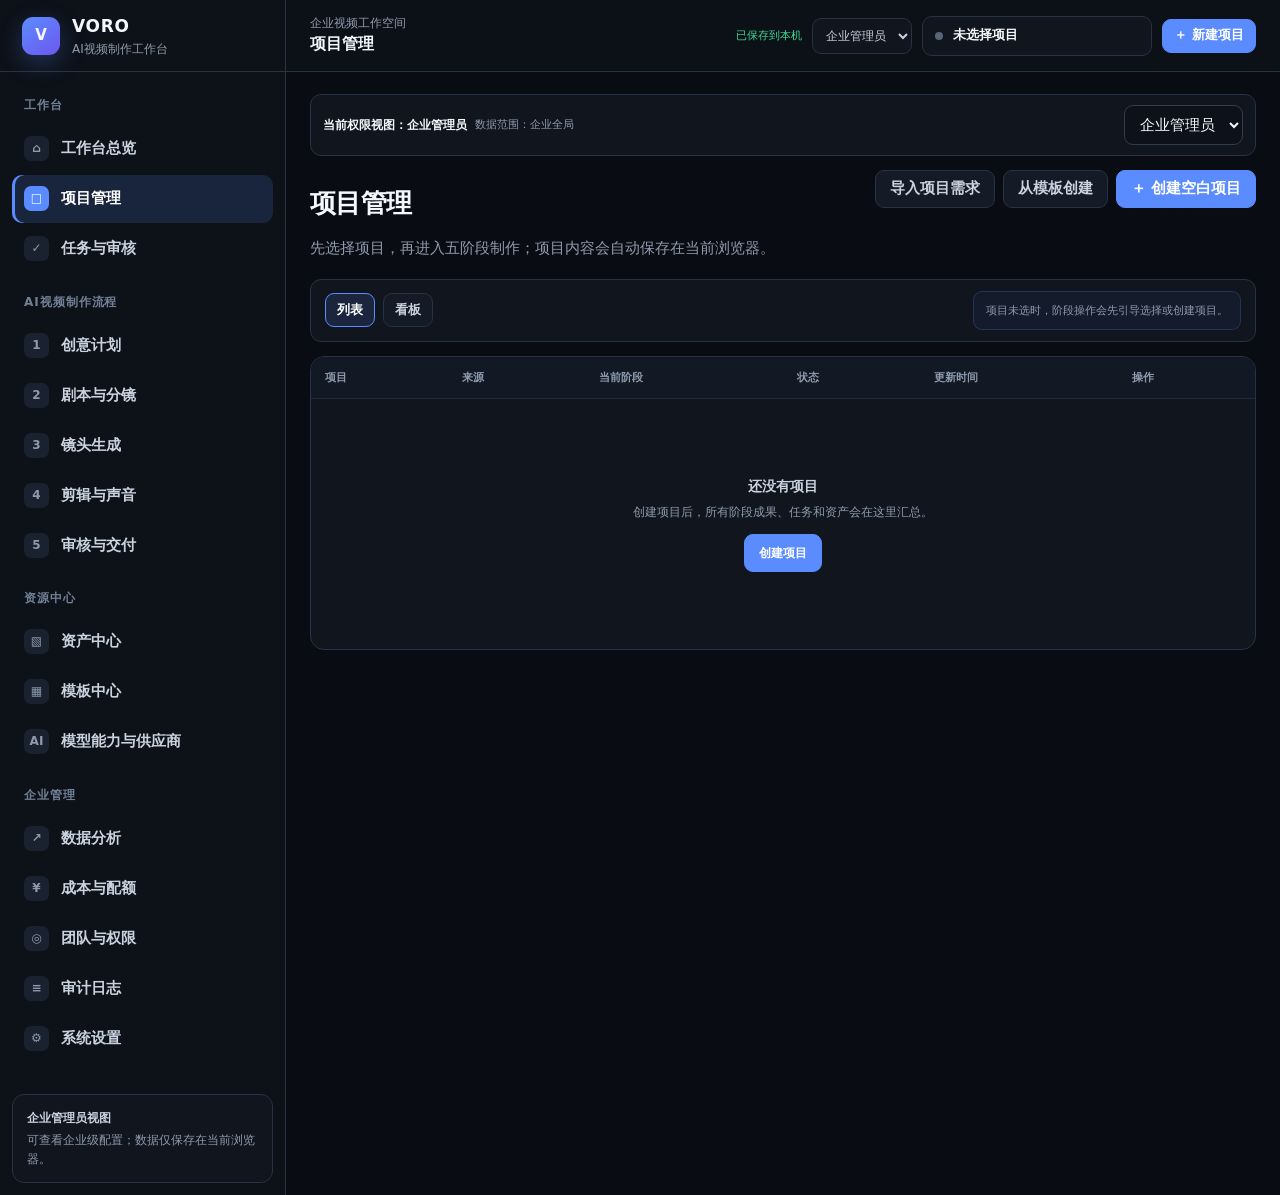
==== prototype.html @ 7858fd2a "Refine page focus treatment" ====
<!doctype html>
<html lang="zh-CN">
<head>
  <meta charset="utf-8">
  <meta name="viewport" content="width=device-width,initial-scale=1">
  <meta name="color-scheme" content="dark">
  <title>VORO · AI视频制作工作台</title>
  <style>
    :root{
      --bg:#090c12;--surface:#10151e;--surface-2:#151b26;--surface-3:#1a2230;
      --line:#273244;--line-soft:#202a39;--text:#f4f7fb;--text-2:#c9d2df;--text-3:#8f9bad;
      --blue:#5b8cff;--blue-2:#79a3ff;--green:#3ddc97;--amber:#f6bd60;--red:#ff6b7a;
      --violet:#9c7cff;--radius:14px;--shadow:0 18px 48px rgba(0,0,0,.34);
      --sidebar:286px;--topbar:72px;
    }
    *{box-sizing:border-box}html,body{height:100%}[hidden]{display:none!important}body{margin:0;background:var(--bg);color:var(--text);font:15px/1.55 "Microsoft YaHei UI","PingFang SC",system-ui,sans-serif;overflow:hidden}
    button,input,textarea,select{font:inherit;color:inherit}button{cursor:pointer}button:disabled{cursor:not-allowed;opacity:.45}
    .app{height:100%;display:grid;grid-template-columns:var(--sidebar) 1fr}
    .sidebar{min-width:0;background:#0d1118;border-right:1px solid var(--line);display:flex;flex-direction:column;z-index:10}
    .brand{height:var(--topbar);display:flex;align-items:center;gap:12px;padding:0 22px;border-bottom:1px solid var(--line)}
    .brand-mark{width:38px;height:38px;border-radius:11px;display:grid;place-items:center;background:linear-gradient(145deg,var(--blue),#6e57ef);font-weight:800;box-shadow:0 8px 24px rgba(91,140,255,.28)}
    .brand b{display:block;font-size:17px;letter-spacing:.04em}.brand small{display:block;color:var(--text-3);font-size:12px;margin-top:1px}
    .nav{padding:18px 12px;overflow:auto;flex:1}.nav-label{padding:6px 12px 8px;color:#718096;font-size:12px;font-weight:700;letter-spacing:.08em}
    .nav-item{width:100%;height:48px;border:0;border-radius:10px;background:transparent;color:var(--text-2);display:flex;align-items:center;gap:12px;padding:0 12px;margin:2px 0;text-align:left;transition:.18s ease}
    .nav-item:hover{background:var(--surface-2);color:#fff}.nav-item.active{background:rgba(91,140,255,.16);color:#fff;box-shadow:inset 3px 0 var(--blue)}
    .nav-icon,.nav-no{width:25px;height:25px;border-radius:7px;display:grid;place-items:center;background:#1a2230;color:var(--text-3);font-size:12px;font-weight:800;flex:0 0 auto}
    .nav-item.active .nav-icon,.nav-item.active .nav-no{background:var(--blue);color:white}.nav-item span:last-child{font-size:15px;font-weight:600}
    .sidebar-foot{margin:12px;padding:14px;border:1px solid var(--line);border-radius:12px;background:var(--surface);color:var(--text-3);font-size:12px}.sidebar-foot b{color:var(--text-2);display:block;margin-bottom:3px}
    .main{min-width:0;display:flex;flex-direction:column}.topbar{height:var(--topbar);border-bottom:1px solid var(--line);background:rgba(13,17,24,.94);backdrop-filter:blur(16px);display:flex;align-items:center;justify-content:space-between;padding:0 24px;gap:18px;z-index:8}
    .top-left,.top-actions,.project-select{display:flex;align-items:center;gap:10px}.mobile-menu{display:none}.page-kicker{color:var(--text-3);font-size:12px}.page-name{font-size:16px;font-weight:700}
    .project-select{min-width:230px;height:40px;border:1px solid var(--line);border-radius:10px;background:var(--surface);padding:0 12px}.project-select i{width:8px;height:8px;border-radius:50%;background:#586477}.project-select b{font-size:13px;white-space:nowrap;overflow:hidden;text-overflow:ellipsis}
    .btn{min-height:38px;border-radius:9px;border:1px solid var(--line);padding:0 14px;background:var(--surface-2);color:var(--text-2);display:inline-flex;align-items:center;justify-content:center;gap:7px;font-weight:650;transition:.18s ease}
    .btn:hover{border-color:#3a4a64;color:#fff;transform:translateY(-1px)}.btn-primary{background:var(--blue);border-color:var(--blue);color:#fff}.btn-primary:hover{background:#6b97ff;border-color:#6b97ff}.btn-ghost{background:transparent}.btn-sm{min-height:34px;padding:0 11px;font-size:13px}.btn-xs{min-height:29px;padding:0 9px;font-size:12px}.btn-danger{border-color:rgba(255,107,122,.45);color:#ff9aa5;background:rgba(255,107,122,.08)}
    .content{flex:1;overflow-y:auto;overflow-x:hidden;padding:22px 24px 48px;scrollbar-color:#344056 transparent}.page{max-width:1640px;min-width:0;margin:0 auto}.page.hidden{display:none}
    .project-tools{display:flex;align-items:center;justify-content:space-between;gap:14px;padding:11px 14px;border:1px solid var(--line);border-radius:12px;background:var(--surface);margin-bottom:18px}.tool-more{display:none}
    .project-tools-left{display:flex;align-items:center;gap:10px;min-width:0}.context-mark{width:34px;height:34px;border-radius:9px;display:grid;place-items:center;background:rgba(91,140,255,.16);color:var(--blue-2);font-weight:800}.context-copy b{display:block;font-size:13px}.context-copy small{color:var(--text-3)}
    .tool-links{display:flex;gap:7px;flex-wrap:wrap;justify-content:flex-end}.tool-link{border:1px solid transparent;background:#171e2a;color:var(--text-2);padding:7px 10px;border-radius:8px;font-size:12px}.tool-link:hover{border-color:#3a4a64;color:#fff}
    .page-head{display:flex;align-items:flex-start;justify-content:space-between;gap:20px;margin:4px 0 18px}.page-title{font-size:26px;line-height:1.25;font-weight:780;letter-spacing:-.02em}.page-desc{color:var(--text-3);margin-top:7px;max-width:860px}.page-actions{display:flex;gap:8px;flex-wrap:wrap;justify-content:flex-end}
    .stage-strip{display:grid;grid-template-columns:repeat(5,minmax(0,1fr));gap:8px;margin-bottom:18px}.stage-chip{border:1px solid var(--line);border-radius:11px;background:var(--surface);padding:10px 11px;color:var(--text-3);text-align:left;display:flex;gap:9px;align-items:center;min-width:0}.stage-chip:hover{border-color:#43526a;color:var(--text-2)}.stage-chip.active{border-color:var(--blue);background:rgba(91,140,255,.12);color:#fff}.stage-chip em{width:24px;height:24px;border-radius:7px;background:#1b2432;display:grid;place-items:center;font-style:normal;font-size:12px;font-weight:800;flex:0 0 auto}.stage-chip.active em{background:var(--blue)}.stage-chip span{font-size:12px;font-weight:650;white-space:nowrap;overflow:hidden;text-overflow:ellipsis}
    .grid-2{display:grid;grid-template-columns:minmax(0,1fr) minmax(0,1fr);gap:14px}.grid-3{display:grid;grid-template-columns:repeat(3,minmax(0,1fr));gap:14px}.grid-2-1{display:grid;grid-template-columns:minmax(0,1.7fr) minmax(320px,1fr);gap:14px}.stack{display:grid;gap:14px}.span-2{grid-column:1/-1}
    .card{border:1px solid var(--line);border-radius:var(--radius);background:var(--surface);overflow:hidden;min-width:0}.card-head{min-height:55px;padding:12px 16px;border-bottom:1px solid var(--line-soft);display:flex;align-items:center;justify-content:space-between;gap:12px}.card-head h3{font-size:15px;margin:0}.card-head p{margin:2px 0 0;color:var(--text-3);font-size:12px}.card-actions{display:flex;gap:6px;flex-wrap:wrap;justify-content:flex-end}.card-body{padding:16px}.card-note{padding:10px 12px;border:1px solid rgba(91,140,255,.24);border-radius:9px;background:rgba(91,140,255,.07);color:var(--text-2);font-size:12px}
    .form-grid{display:grid;grid-template-columns:repeat(2,minmax(0,1fr));gap:12px}.form-group{display:grid;gap:7px;min-width:0}.form-group.full{grid-column:1/-1}.form-label{color:var(--text-2);font-size:12px;font-weight:650}.required{color:var(--red)}
    .input,.select,.textarea{width:100%;border:1px solid #303c50;border-radius:9px;background:#0d121a;color:var(--text);outline:0;transition:.15s ease}.input,.select{height:40px;padding:0 11px}.textarea{min-height:105px;padding:10px 11px;resize:vertical}.input:focus,.select:focus,.textarea:focus{border-color:var(--blue);box-shadow:0 0 0 3px rgba(91,140,255,.12)}.input::placeholder,.textarea::placeholder{color:#647085}.select:invalid{color:#6e7a8f}
    .empty{min-height:190px;border:1px dashed #344158;border-radius:11px;background:rgba(9,12,18,.42);display:flex;flex-direction:column;align-items:center;justify-content:center;text-align:center;padding:24px}.empty.compact{min-height:130px}.empty-icon{width:46px;height:46px;border-radius:13px;background:#192231;display:grid;place-items:center;color:var(--blue-2);font-weight:800;margin-bottom:11px}.empty b{font-size:14px}.empty p{margin:5px 0 14px;color:var(--text-3);font-size:12px;max-width:460px}.empty-actions{display:flex;gap:8px;flex-wrap:wrap;justify-content:center}
    .upload{position:relative;min-height:155px;border:1px dashed #3a4961;border-radius:11px;background:#0d121a;display:flex;flex-direction:column;align-items:center;justify-content:center;text-align:center;padding:18px}.upload input{position:absolute;inset:0;opacity:0;cursor:pointer}.upload strong{font-size:13px}.upload span{color:var(--text-3);font-size:12px;margin-top:5px}.upload-count{margin-top:9px;color:var(--blue-2);font-size:12px}
    .check-row,.setting-row{display:flex;align-items:center;justify-content:space-between;gap:14px;padding:11px 0;border-bottom:1px solid var(--line-soft)}.check-row:last-child,.setting-row:last-child{border-bottom:0}.check-row label,.setting-row label{display:flex;align-items:flex-start;gap:9px;color:var(--text-2);font-size:13px}.check-row input{margin-top:3px;accent-color:var(--blue)}.setting-row small{display:block;color:var(--text-3);margin-top:2px}
    .switch{width:38px;height:22px;border-radius:12px;background:#343f50;position:relative;border:0;flex:0 0 auto}.switch:after{content:"";position:absolute;width:16px;height:16px;left:3px;top:3px;border-radius:50%;background:white;transition:.18s}.switch.on{background:var(--blue)}.switch.on:after{left:19px}
    .seg{display:inline-flex;border:1px solid var(--line);border-radius:9px;padding:3px;background:#0d121a}.seg button{border:0;background:transparent;color:var(--text-3);padding:6px 11px;border-radius:6px;font-size:12px}.seg button.active{background:#253249;color:white}
    .workspace{display:grid;grid-template-columns:250px minmax(0,1fr) 320px;min-height:540px;border:1px solid var(--line);border-radius:var(--radius);overflow:hidden;background:var(--surface)}.workspace-col{min-width:0;border-right:1px solid var(--line)}.workspace-col:last-child{border-right:0}.workspace-title{min-height:50px;padding:0 14px;border-bottom:1px solid var(--line);display:flex;align-items:center;justify-content:space-between;font-size:13px;font-weight:700}.workspace-body{padding:14px}.tree-empty{min-height:420px;display:flex;flex-direction:column;align-items:center;justify-content:center;text-align:center;color:var(--text-3);padding:20px}.tree-empty b{color:var(--text-2);margin-bottom:5px}
    .inspector .form-group{margin-bottom:12px}.inspector .textarea{min-height:76px}.mini-kpi{display:grid;grid-template-columns:repeat(3,1fr);gap:8px}.mini-kpi div{padding:12px;border:1px solid var(--line);border-radius:10px;background:#0d121a}.mini-kpi b{display:block;color:var(--text-2);font-size:13px}.mini-kpi span{color:var(--text-3);font-size:11px}
    .rules{display:grid;grid-template-columns:repeat(4,minmax(0,1fr));gap:9px}.rule-slot{min-width:0;min-height:96px;border:1px solid var(--line);border-radius:10px;padding:12px;background:#0d121a}.rule-slot b{display:block;font-size:12px}.rule-slot span{display:block;color:var(--text-3);font-size:11px;margin:5px 0 12px}
    .shot-toolbar,.timeline-toolbar{display:flex;align-items:center;justify-content:space-between;gap:10px;padding:11px 14px;background:#121925;border-bottom:1px solid var(--line)}.toolbar-group{display:flex;gap:7px;align-items:center;flex-wrap:wrap}.filter{height:34px;border:1px solid var(--line);border-radius:8px;background:#0d121a;padding:0 9px;color:var(--text-2);font-size:12px}
    .preview{aspect-ratio:16/8.6;min-height:280px;background:#05070a;border:1px solid #263142;border-radius:11px;display:flex;flex-direction:column;align-items:center;justify-content:center;text-align:center;color:var(--text-3);position:relative;overflow:hidden}.preview:before{content:"";position:absolute;inset:0;background:radial-gradient(circle at 50% 45%,rgba(91,140,255,.08),transparent 48%)}.preview b,.preview span,.preview button{position:relative}.preview b{color:var(--text-2);margin-bottom:5px}.preview span{font-size:12px;margin-bottom:12px}
    .audio-tool{padding:12px;border:1px solid var(--line);border-radius:10px;background:#0d121a}.audio-tool+.audio-tool{margin-top:9px}.audio-tool-head{display:flex;justify-content:space-between;gap:10px;align-items:center}.audio-tool b{font-size:13px}.audio-tool p{margin:4px 0 10px;color:var(--text-3);font-size:11px}
    .timeline{border:1px solid var(--line);border-radius:12px;overflow:hidden;background:#0b1017}.ruler{height:30px;display:grid;grid-template-columns:90px repeat(6,1fr);align-items:center;border-bottom:1px solid var(--line);color:#667389;font-size:10px}.ruler span{padding-left:8px}.track{display:grid;grid-template-columns:90px 1fr;min-height:54px;border-bottom:1px solid var(--line-soft)}.track:last-child{border-bottom:0}.track-name{padding:11px;border-right:1px solid var(--line);color:var(--text-2);font-size:12px;display:flex;align-items:center;gap:6px}.track-name i{width:8px;height:8px;border-radius:50%;background:var(--blue)}.track:nth-child(3) i{background:var(--green)}.track:nth-child(4) i{background:var(--violet)}.track:nth-child(5) i{background:var(--amber)}.track-lane{margin:7px;border:1px dashed #303c50;border-radius:7px;display:flex;align-items:center;justify-content:center;color:#5e6a7e;font-size:11px;min-width:0}.timeline-foot{padding:10px 14px;display:flex;justify-content:space-between;align-items:center;color:var(--text-3);font-size:11px}
    .qc-grid{display:grid;grid-template-columns:repeat(2,minmax(0,1fr));gap:8px}.qc-option{border:1px solid var(--line);border-radius:9px;padding:10px;background:#0d121a}.qc-option label{display:flex;gap:8px;align-items:flex-start;color:var(--text-2);font-size:12px}.qc-option input{accent-color:var(--blue);margin-top:2px}.qc-option small{display:block;color:var(--text-3);margin:5px 0 0 22px}
    .deliverables{display:grid;grid-template-columns:repeat(2,minmax(0,1fr));gap:8px}.delivery{border:1px solid var(--line);border-radius:9px;padding:10px;background:#0d121a;display:flex;gap:9px;align-items:flex-start}.delivery input{accent-color:var(--blue);margin-top:3px}.delivery b{display:block;font-size:12px}.delivery small{color:var(--text-3);font-size:11px}
    .metric-row{display:grid;grid-template-columns:repeat(4,minmax(0,1fr));gap:12px;margin-bottom:14px}.metric-card{min-height:112px;border:1px solid var(--line);border-radius:12px;background:var(--surface);padding:15px}.metric-card span{display:block;color:var(--text-3);font-size:12px}.metric-card b{display:block;font-size:25px;margin:9px 0 2px}.metric-card small{color:#68758a;font-size:11px}.metric-card .metric-empty{color:#68758a;font-size:22px}
    .filterbar{display:flex;align-items:center;justify-content:space-between;gap:10px;padding:11px 14px;border:1px solid var(--line);border-radius:11px;background:var(--surface);margin-bottom:14px}.filterbar-left,.filterbar-right{display:flex;align-items:center;gap:8px;flex-wrap:wrap}.filterbar button.active{border-color:var(--blue);background:rgba(91,140,255,.14);color:#fff}.search-input{height:36px;min-width:230px;border:1px solid var(--line);border-radius:8px;background:#0d121a;padding:0 11px;color:var(--text)}
    .page-tabs{display:flex;gap:3px;border-bottom:1px solid var(--line);padding:0 14px}.page-tabs button{border:0;border-bottom:2px solid transparent;background:transparent;color:var(--text-3);padding:11px 12px;font-size:12px}.page-tabs button.active{color:#fff;border-bottom-color:var(--blue)}
    .table-shell{border:1px solid var(--line);border-radius:var(--radius);background:var(--surface);overflow:hidden}.data-table{width:100%;border-collapse:collapse}.data-table th{height:42px;padding:0 14px;background:#121925;color:var(--text-3);font-size:11px;text-align:left;font-weight:650;white-space:nowrap}.data-table td{padding:13px 14px;border-top:1px solid var(--line-soft);color:var(--text-2);font-size:12px}.data-table-empty td{padding:0}.table-empty{min-height:250px;display:flex;flex-direction:column;align-items:center;justify-content:center;text-align:center;color:var(--text-3);padding:26px}.table-empty b{color:var(--text-2);font-size:14px}.table-empty p{margin:5px 0 13px;font-size:12px}
    .module-grid{display:grid;grid-template-columns:repeat(3,minmax(0,1fr));gap:12px}.module-card{min-width:0;min-height:156px;border:1px solid var(--line);border-radius:11px;background:var(--surface);padding:14px;display:flex;flex-direction:column}.module-card-head{display:flex;align-items:center;justify-content:space-between;gap:9px}.module-card h3{font-size:14px;margin:0}.module-card p{color:var(--text-3);font-size:11px;margin:6px 0 14px}.module-card .btn{margin-top:auto;align-self:flex-start}.module-icon{width:34px;height:34px;border-radius:9px;display:grid;place-items:center;background:rgba(91,140,255,.12);color:var(--blue-2);font-size:12px;font-weight:800}
    .chart-empty{min-height:280px;border:1px dashed #334056;border-radius:11px;background:linear-gradient(180deg,rgba(91,140,255,.03),transparent);display:flex;flex-direction:column;align-items:center;justify-content:center;text-align:center;color:var(--text-3);padding:24px}.chart-empty b{color:var(--text-2)}.chart-empty p{font-size:12px;margin:6px 0 0}
    .capability-grid{display:grid;grid-template-columns:repeat(4,minmax(0,1fr));gap:10px}.capability-card{min-height:132px;border:1px solid var(--line);border-radius:10px;background:#0d121a;padding:12px}.capability-card b{display:block;font-size:13px}.capability-card p{color:var(--text-3);font-size:11px;margin:5px 0 12px}.capability-state{display:inline-flex;border:1px solid var(--line);border-radius:999px;padding:3px 7px;color:#758198;font-size:10px}
    .policy-list{display:grid;gap:8px}.policy-item{border:1px solid var(--line);border-radius:10px;background:#0d121a;padding:12px;display:flex;align-items:center;justify-content:space-between;gap:14px}.policy-item b{display:block;font-size:12px}.policy-item p{margin:3px 0 0;color:var(--text-3);font-size:11px}
    .role-select{height:36px;max-width:150px;border:1px solid var(--line);border-radius:9px;background:var(--surface);padding:0 9px;color:var(--text-2);font-size:12px}.save-state{min-width:88px;color:var(--text-3);font-size:11px;text-align:right}.save-state.saved{color:var(--green)}
    .sidebar-close{display:none;margin-left:auto;width:34px;height:34px;border:1px solid var(--line);border-radius:9px;background:var(--surface);color:var(--text-2)}.sidebar-mask{display:none;position:fixed;inset:0;background:rgba(2,5,9,.66);z-index:9}
    button:focus-visible,.input:focus-visible,.select:focus-visible,.textarea:focus-visible,[tabindex]:focus-visible{outline:3px solid rgba(121,163,255,.8);outline-offset:2px}.page-title:focus-visible{outline:none}
    .status-pill{display:inline-flex;align-items:center;gap:5px;border:1px solid var(--line);border-radius:999px;padding:3px 8px;color:var(--text-3);font-size:10px;white-space:nowrap}.status-pill:before{content:"";width:6px;height:6px;border-radius:50%;background:#667389}.status-pill.draft:before{background:var(--amber)}.status-pill.running:before{background:var(--blue)}.status-pill.ready:before,.status-pill.approved:before,.status-pill.locked:before,.status-pill.connected:before{background:var(--green)}.status-pill.blocked:before,.status-pill.failed:before{background:var(--red)}.status-pill.stale:before{background:var(--violet)}
    .stage-chip{position:relative}.stage-chip small{display:block;color:#738098;font-size:10px;margin-left:auto}.stage-chip.active small{color:var(--blue-2)}.stage-chip.locked{border-color:rgba(61,220,151,.35)}
    .onboarding{display:grid;grid-template-columns:repeat(3,minmax(0,1fr));gap:12px}.onboarding-step{border:1px solid var(--line);border-radius:12px;background:var(--surface);padding:16px}.onboarding-step em{width:28px;height:28px;border-radius:8px;display:grid;place-items:center;background:rgba(91,140,255,.15);color:var(--blue-2);font-style:normal;font-weight:800}.onboarding-step b{display:block;margin-top:12px}.onboarding-step p{color:var(--text-3);font-size:12px;min-height:38px}.onboarding-step.done{border-color:rgba(61,220,151,.32)}
    .project-card-grid{display:grid;grid-template-columns:repeat(3,minmax(0,1fr));gap:12px}.project-card{border:1px solid var(--line);border-radius:12px;background:var(--surface);padding:14px}.project-card.selected{border-color:var(--blue);box-shadow:0 0 0 2px rgba(91,140,255,.1)}.project-card h3{margin:0;font-size:14px}.project-card p{color:var(--text-3);font-size:11px}.project-meta{display:flex;gap:7px;flex-wrap:wrap;margin:10px 0}.board-columns{display:grid;grid-template-columns:repeat(4,minmax(180px,1fr));gap:10px;overflow:auto}.board-column{min-height:280px;border:1px solid var(--line);border-radius:11px;background:#0d121a;padding:10px}.board-column h3{font-size:12px;margin:0 0 10px;color:var(--text-2)}
    .stage-alert{display:flex;align-items:center;justify-content:space-between;gap:12px;border:1px solid rgba(246,189,96,.32);border-radius:11px;background:rgba(246,189,96,.07);padding:11px 13px;margin-bottom:14px;color:#e8cb8e;font-size:12px}.stage-alert.success{border-color:rgba(61,220,151,.3);background:rgba(61,220,151,.06);color:#9ce9c5}.stage-alert b{color:inherit}.stage-alert p{margin:2px 0 0;color:var(--text-3)}
    .artifact{border:1px solid var(--line);border-radius:11px;background:#0d121a;padding:13px}.artifact+.artifact{margin-top:9px}.artifact-head{display:flex;align-items:flex-start;justify-content:space-between;gap:10px}.artifact h4{font-size:13px;margin:0}.artifact p{color:var(--text-3);font-size:11px;margin:4px 0 10px}.artifact-actions{display:flex;gap:6px;flex-wrap:wrap}.artifact-grid{display:grid;grid-template-columns:repeat(3,minmax(0,1fr));gap:9px}.artifact.selected{border-color:var(--blue);background:rgba(91,140,255,.06)}
    .tree-list{display:grid;gap:7px}.tree-item{border:1px solid var(--line);border-radius:9px;background:#0d121a;padding:10px;text-align:left;color:var(--text-2)}.tree-item:hover,.tree-item.selected{border-color:var(--blue);background:rgba(91,140,255,.09)}.tree-item b{display:block;font-size:12px}.tree-item small{color:var(--text-3)}
    .shot-card-grid{display:grid;grid-template-columns:repeat(3,minmax(250px,1fr));gap:11px}.shot-card{border:1px solid var(--line);border-radius:12px;background:var(--surface);overflow:hidden}.shot-card.selected{border-color:var(--blue)}.shot-frame{aspect-ratio:16/8.5;background:linear-gradient(145deg,#111a28,#080b10);display:grid;place-items:center;color:#667389;border-bottom:1px solid var(--line)}.shot-card-body{padding:12px}.shot-card-body h3{margin:0;font-size:13px}.shot-card-body p{min-height:34px;color:var(--text-3);font-size:11px}.candidate{border:1px solid var(--line);border-radius:10px;background:#0d121a;padding:10px}.candidate.adopted{border-color:rgba(61,220,151,.48)}
    .timeline-clip{height:34px;border:1px solid #4c6fae;border-radius:6px;background:rgba(91,140,255,.24);padding:0 9px;color:#dbe6ff;font-size:11px;display:flex;align-items:center;justify-content:space-between;min-width:80px}.timeline-clip.selected{box-shadow:0 0 0 2px var(--blue)}.track-lane.has-clips{justify-content:flex-start;gap:5px;padding:3px;overflow:auto}.issue-list{display:grid;gap:8px}.issue{border:1px solid var(--line);border-radius:10px;background:#0d121a;padding:11px;display:flex;align-items:flex-start;justify-content:space-between;gap:12px}.issue b{font-size:12px}.issue p{margin:3px 0 0;color:var(--text-3);font-size:11px}
    .scope-bar{display:flex;align-items:center;gap:8px;padding:10px 12px;border:1px solid var(--line);border-radius:11px;background:var(--surface);margin-bottom:14px}.scope-bar b{font-size:12px}.scope-bar span{color:var(--text-3);font-size:11px}.scope-bar .select{width:auto;margin-left:auto}.permission-note{padding:10px 12px;border:1px solid rgba(91,140,255,.22);border-radius:9px;background:rgba(91,140,255,.06);color:var(--text-3);font-size:11px}
    .drawer-mask{position:fixed;inset:0;background:rgba(2,5,9,.7);backdrop-filter:blur(4px);z-index:30;opacity:0;pointer-events:none;transition:.2s}.drawer-mask.show{opacity:1;pointer-events:auto}.drawer{position:fixed;right:0;top:0;bottom:0;width:min(570px,96vw);background:#0f141d;border-left:1px solid var(--line);z-index:31;transform:translateX(102%);transition:.24s ease;display:flex;flex-direction:column;box-shadow:var(--shadow)}.drawer.show{transform:none}.drawer-head{height:72px;border-bottom:1px solid var(--line);display:flex;align-items:center;justify-content:space-between;padding:0 20px}.drawer-head h2{font-size:18px;margin:0}.drawer-head p{margin:2px 0 0;color:var(--text-3);font-size:11px}.drawer-close{width:36px;height:36px;border-radius:9px;border:1px solid var(--line);background:var(--surface);color:var(--text-2)}.drawer-body{padding:18px 20px;overflow:auto;flex:1}.drawer-foot{padding:14px 20px;border-top:1px solid var(--line);display:flex;align-items:center;justify-content:space-between;gap:10px}.drawer-foot-right{display:flex;gap:8px}.drawer-section{padding:14px;border:1px solid var(--line);border-radius:11px;background:var(--surface);margin-bottom:12px}.drawer-section h3{font-size:14px;margin:0 0 3px}.drawer-section>p{font-size:11px;color:var(--text-3);margin:0 0 13px}.impact{padding:10px 11px;border-radius:9px;background:rgba(246,189,96,.08);border:1px solid rgba(246,189,96,.28);color:#e8cb8e;font-size:11px;margin-top:12px}
    .toast-wrap{position:fixed;right:22px;bottom:22px;z-index:50;display:grid;gap:8px}.toast{min-width:300px;max-width:420px;border:1px solid #33435b;border-radius:11px;background:#151d29;box-shadow:var(--shadow);padding:12px 14px;display:flex;gap:10px;align-items:flex-start;animation:toastIn .2s ease}.toast i{width:9px;height:9px;border-radius:50%;background:var(--blue);margin-top:7px;flex:0 0 auto}.toast.success i{background:var(--green)}.toast.warn i{background:var(--amber)}.toast b{display:block;font-size:13px}.toast span{color:var(--text-3);font-size:11px}.toast.out{opacity:0;transform:translateY(8px);transition:.2s}@keyframes toastIn{from{opacity:0;transform:translateY(8px)}}
    .sr-only{position:absolute;width:1px;height:1px;padding:0;margin:-1px;overflow:hidden;clip:rect(0,0,0,0);white-space:nowrap;border:0}
    @media(max-width:1180px){:root{--sidebar:246px}.workspace{grid-template-columns:220px minmax(0,1fr)}.workspace-col:last-child{grid-column:1/-1;border-top:1px solid var(--line);border-right:0}.rules{grid-template-columns:repeat(2,1fr)}.top-actions .project-select{min-width:180px}.metric-row{grid-template-columns:repeat(2,1fr)}.module-grid{grid-template-columns:repeat(2,1fr)}.capability-grid{grid-template-columns:repeat(2,1fr)}.artifact-grid,.shot-card-grid,.project-card-grid{grid-template-columns:repeat(2,1fr)}}
    @media(max-width:850px){body{overflow:auto}body.nav-open,body.drawer-open{overflow:hidden}.sidebar-mask.show{display:block}.app{display:block}.sidebar{position:fixed;left:0;top:0;bottom:0;width:280px;transform:translateX(-102%);transition:.22s;box-shadow:var(--shadow)}.sidebar.show{transform:none}.sidebar-close{display:grid;place-items:center}.main{min-height:100vh}.mobile-menu{display:grid;place-items:center;width:38px;height:38px;border:1px solid var(--line);border-radius:9px;background:var(--surface);color:var(--text)}.topbar{padding:0 14px}.top-left .page-kicker{display:none}.top-actions .project-select,.top-actions .save-state{display:none}.role-select{max-width:112px}.content{padding:16px 14px 40px}.page-head{display:block}.page-actions{justify-content:flex-start;margin-top:13px}.stage-strip{display:flex;overflow:auto;padding-bottom:4px}.stage-chip{min-width:155px}.grid-2,.grid-3,.grid-2-1,.metric-row,.module-grid,.capability-grid,.artifact-grid,.shot-card-grid,.project-card-grid,.onboarding{grid-template-columns:1fr}.workspace{display:block}.workspace-col{border-right:0;border-bottom:1px solid var(--line)}.form-grid{grid-template-columns:1fr}.form-group.full{grid-column:auto}.project-tools{display:block}.project-tools-left{margin-bottom:9px}.tool-links{display:flex;flex-wrap:nowrap;overflow-x:auto;justify-content:flex-start;padding-bottom:3px}.tool-link{display:inline-flex!important;flex:0 0 auto;min-height:44px}.tool-more{display:none}.qc-grid,.deliverables{grid-template-columns:1fr}.rules{grid-template-columns:1fr}.page-title{font-size:23px}.filterbar{display:block}.filterbar-right{margin-top:9px}.search-input{width:100%;min-width:0}.table-shell{overflow:auto;-webkit-overflow-scrolling:touch}.data-table{min-width:720px}.board-columns{grid-template-columns:repeat(4,240px)}.stage-alert{display:block}.stage-alert .btn{margin-top:8px}.drawer{width:100vw}.drawer-foot{align-items:flex-start;flex-wrap:wrap}.drawer-foot-right{margin-left:auto}.toast-wrap{left:12px;right:12px}.toast{min-width:0;width:100%}.btn,.btn-sm,.btn-xs,.page-tabs button,.tool-link{min-height:44px}}
    @media(max-width:520px){.top-actions .role-select{display:none}.top-actions>.btn-primary{width:44px;padding:0;font-size:0}.top-actions>.btn-primary:after{content:"＋";font-size:18px}.drawer-foot{display:block}.drawer-foot-right{margin-top:10px}.drawer-foot-right .btn{flex:1}}
    @media(prefers-reduced-motion:reduce){*,*:before,*:after{scroll-behavior:auto!important;transition:none!important;animation:none!important}.btn:hover{transform:none}}
  </style>
</head>
<body>
  <div class="app" id="appRoot">
    <aside class="sidebar" id="sidebar" aria-label="主导航">
      <div class="brand"><div class="brand-mark">V</div><div><b>VORO</b><small>AI视频制作工作台</small></div><button class="sidebar-close" id="sidebarClose" aria-label="关闭导航">✕</button></div>
      <nav class="nav" id="nav" aria-label="主导航">
        <div class="nav-label">工作台</div>
        <button class="nav-item" data-page="dashboard"><span class="nav-icon">⌂</span><span>工作台总览</span></button>
        <button class="nav-item active" data-page="projects"><span class="nav-icon">□</span><span>项目管理</span></button>
        <button class="nav-item" data-page="tasks"><span class="nav-icon">✓</span><span>任务与审核</span></button>
        <div class="nav-label" style="margin-top:14px">AI视频制作流程</div>
        <button class="nav-item" data-page="plan"><span class="nav-no">1</span><span>创意计划</span></button>
        <button class="nav-item" data-page="script"><span class="nav-no">2</span><span>剧本与分镜</span></button>
        <button class="nav-item" data-page="shots"><span class="nav-no">3</span><span>镜头生成</span></button>
        <button class="nav-item" data-page="edit"><span class="nav-no">4</span><span>剪辑与声音</span></button>
        <button class="nav-item" data-page="delivery"><span class="nav-no">5</span><span>审核与交付</span></button>
        <div class="nav-label" style="margin-top:14px">资源中心</div>
        <button class="nav-item" data-page="assets"><span class="nav-icon">▧</span><span>资产中心</span></button>
        <button class="nav-item" data-page="templates"><span class="nav-icon">▦</span><span>模板中心</span></button>
        <button class="nav-item role-admin" data-page="models"><span class="nav-icon">AI</span><span>模型能力与供应商</span></button>
        <div class="nav-label" style="margin-top:14px">企业管理</div>
        <button class="nav-item" data-page="analytics"><span class="nav-icon">↗</span><span>数据分析</span></button>
        <button class="nav-item role-admin" data-page="cost"><span class="nav-icon">¥</span><span>成本与配额</span></button>
        <button class="nav-item role-admin" data-page="team"><span class="nav-icon">◎</span><span>团队与权限</span></button>
        <button class="nav-item role-admin" data-page="audit"><span class="nav-icon">≡</span><span>审计日志</span></button>
        <button class="nav-item role-admin" data-page="settings"><span class="nav-icon">⚙</span><span>系统设置</span></button>
      </nav>
      <div class="sidebar-foot"><b id="sidebarScope">企业管理员视图</b><span id="sidebarFootText">所有数据仅保存在当前浏览器，不含预置样例。</span></div>
    </aside>

    <main class="main">
      <header class="topbar">
        <div class="top-left">
          <button class="mobile-menu" id="mobileMenu" aria-label="打开导航" aria-controls="sidebar" aria-expanded="false">☰</button>
          <div><div class="page-kicker">企业视频工作空间</div><div class="page-name" id="topPageName">项目管理</div></div>
        </div>
        <div class="top-actions">
          <span class="save-state saved" id="saveState" aria-live="polite">已保存到本机</span>
          <select class="role-select" id="roleSelect" aria-label="预览权限视图"><option value="member">普通成员</option><option value="projectAdmin">项目管理员</option><option value="enterpriseAdmin" selected>企业管理员</option></select>
          <button class="project-select" data-action="go-projects"><i></i><b id="projectNameTop">未选择项目</b></button>
          <button class="btn btn-primary btn-sm" data-action="new-project">＋ 新建项目</button>
        </div>
      </header>
      <div class="content"><div class="page" id="page"></div></div>
    </main>
  </div>
  <div class="sidebar-mask" id="sidebarMask" aria-hidden="true"></div>

  <div class="drawer-mask" id="drawerMask" hidden></div>
  <aside class="drawer" id="drawer" role="dialog" aria-modal="true" aria-labelledby="drawerTitle" aria-describedby="drawerSubtitle" aria-hidden="true" tabindex="-1" hidden>
    <div class="drawer-head"><div><h2 id="drawerTitle">功能配置</h2><p id="drawerSubtitle">配置仅作用于当前项目</p></div><button class="drawer-close" data-action="close-drawer" aria-label="关闭">✕</button></div>
    <div class="drawer-body" id="drawerBody"></div>
    <div class="drawer-foot"><span style="color:var(--text-3);font-size:11px" id="drawerHint">所有设置均可再次修改</span><div class="drawer-foot-right"><button class="btn btn-ghost" data-action="close-drawer">取消</button><button class="btn btn-primary" id="drawerPrimary" data-action="save-panel">保存设置</button></div></div>
  </aside>
  <div class="toast-wrap" id="toastWrap" aria-live="polite"></div>

  <script type="application/x-voro-legacy">
    const STAGES=[
      {key:'plan',no:1,name:'创意计划',desc:'明确目标、输入、约束和生成计划'},
      {key:'script',no:2,name:'剧本与分镜',desc:'组织内容结构并拆解为可编辑镜头'},
      {key:'shots',no:3,name:'镜头生成',desc:'建立一致性规则并逐镜头生成'},
      {key:'edit',no:4,name:'剪辑与声音',desc:'完成时间线、旁白、音乐、音效和字幕'},
      {key:'delivery',no:5,name:'审核与交付',desc:'质量检查、审批、导出和发布'}
    ];
    const PAGE_NAMES={dashboard:'工作台总览',projects:'项目管理',tasks:'任务与审核',assets:'项目资产库',templates:'模板中心',models:'模型能力与供应商',analytics:'数据分析',cost:'成本与配额',team:'团队与权限',audit:'审计日志',settings:'系统设置'};
    const state={page:'projects',projectName:'',uploadCounts:{},drawerType:'',drawerStage:'',createdScenes:0,createdShots:0};
    const $=s=>document.querySelector(s), $$=s=>[...document.querySelectorAll(s)];
    const esc=s=>String(s||'').replace(/[&<>'"]/g,c=>({'&':'&amp;','<':'&lt;','>':'&gt;',"'":'&#39;','"':'&quot;'}[c]));

    function stageStrip(){return `<div class="stage-strip">${STAGES.map(s=>`<button class="stage-chip ${state.page===s.key?'active':''}" data-page="${s.key}"><em>${s.no}</em><span>${s.name}</span></button>`).join('')}</div>`}
    function projectTools(){return `<div class="project-tools"><div class="project-tools-left"><span class="context-mark">AI</span><div class="context-copy"><b>${state.projectName?esc(state.projectName):'未选择项目'}</b><small>项目级上下文、锁定内容和版本关系持续生效</small></div></div><div class="tool-links"><button class="tool-link" data-panel="requirement">项目需求</button><button class="tool-link" data-panel="materials">素材库</button><button class="tool-link" data-panel="visual">全局视觉规则</button><button class="tool-link" data-panel="model">项目AI与预算</button><button class="tool-link" data-panel="history">版本历史</button></div></div>`}
    function stageHead(stage,actions=''){return `${projectTools()}${stageStrip()}<div class="page-head"><div><div class="page-title">${stage.no}. ${stage.name}</div><div class="page-desc">${stage.desc}。各成果物均可编辑、锁定版本，并针对局部内容继续调用AI。</div></div><div class="page-actions">${actions}<button class="btn btn-primary" data-panel="model" data-stage="${stage.key}">配置本阶段AI</button></div></div>`}
    function empty(icon,title,desc,buttons=''){return `<div class="empty"><div class="empty-icon">${icon}</div><b>${title}</b><p>${desc}</p>${buttons?`<div class="empty-actions">${buttons}</div>`:''}</div>`}
    function nextButton(key){const i=STAGES.findIndex(s=>s.key===key);if(i<0||i===STAGES.length-1)return '';return `<button class="btn" data-page="${STAGES[i+1].key}">下一阶段：${STAGES[i+1].name}</button>`}
    function enterpriseHead(title,desc,actions=''){return `<div class="page-head"><div><div class="page-title">${title}</div><div class="page-desc">${desc}</div></div>${actions?`<div class="page-actions">${actions}</div>`:''}</div>`}
    function metricCards(items){return `<div class="metric-row">${items.map(x=>`<div class="metric-card"><span>${x[0]}</span><b class="metric-empty">—</b><small>${x[1]}</small></div>`).join('')}</div>`}
    function emptyTable(columns,title,desc,buttons=''){return `<div class="table-shell"><table class="data-table"><thead><tr>${columns.map(c=>`<th>${c}</th>`).join('')}</tr></thead><tbody><tr class="data-table-empty"><td colspan="${columns.length}"><div class="table-empty"><b>${title}</b><p>${desc}</p>${buttons?`<div class="empty-actions">${buttons}</div>`:''}</div></td></tr></tbody></table></div>`}
    function pageTabs(items,active=0){return `<div class="page-tabs">${items.map((x,i)=>`<button class="${i===active?'active':''}" data-seg>${x}</button>`).join('')}</div>`}
    function moduleCard(icon,title,desc,action,panel){return `<div class="module-card"><div class="module-card-head"><div class="module-icon">${icon}</div><span class="capability-state">尚未配置</span></div><h3 style="margin-top:12px">${title}</h3><p>${desc}</p><button class="btn btn-sm" data-panel="${panel}">${action}</button></div>`}

    function projectsPage(){return `${enterpriseHead('项目管理','创建、导入、查找并管理企业视频项目；选择项目后进入五阶段AI制作流程。','<button class="btn" data-panel="import">导入项目需求</button><button class="btn btn-primary" data-action="new-project">＋ 创建空白项目</button>')}
      <div class="filterbar"><div class="filterbar-left"><input class="search-input" placeholder="搜索项目名称或标识"><select class="select" style="width:auto"><option>全部状态</option><option>制作中</option><option>待审核</option><option>已交付</option></select><select class="select" style="width:auto"><option>全部阶段</option>${STAGES.map(s=>`<option>${s.name}</option>`).join('')}</select></div><div class="filterbar-right"><button class="btn btn-sm active" data-seg>列表</button><button class="btn btn-sm" data-seg>看板</button><button class="btn btn-sm" data-action="disabled-bulk">批量操作</button></div></div>
      ${emptyTable(['项目','当前阶段','负责人','输出规格','状态','更新时间','操作'],'暂无项目','创建空白项目或导入已有需求后，项目会显示在这里。','<button class="btn" data-panel="import">导入需求</button><button class="btn btn-primary" data-action="new-project">创建第一个项目</button>')}
      <section class="card" style="margin-top:14px"><div class="card-head"><div><h3>标准AI制作流程</h3><p>项目上下文、素材、模型路由、版本关系和审核状态贯穿全部阶段</p></div></div><div class="card-body"><div class="grid-3">${STAGES.map(s=>`<button class="rule-slot" style="text-align:left;color:inherit" data-page="${s.key}"><b>${s.no}. ${s.name}</b><span>${s.desc}</span><em style="color:var(--blue-2);font-style:normal;font-size:11px">查看功能 →</em></button>`).join('')}</div></div></section>`}

    function planPage(){const s=STAGES[0];return `${stageHead(s,nextButton('plan'))}<div class="grid-2">
      <section class="card"><div class="card-head"><div><h3>项目需求</h3><p>AI解析的唯一原始输入，可随时回溯</p></div><div class="card-actions"><button class="btn btn-xs" data-panel="adjust" data-target="项目需求">局部AI</button><button class="btn btn-xs btn-primary" data-action="ai-ready">AI解析需求</button></div></div><div class="card-body"><div class="form-group"><label class="form-label">原始制作需求 <span class="required">*</span></label><textarea class="textarea" id="briefInput" placeholder="填写视频主题、核心信息、目标受众、使用场景和必须包含的内容"></textarea></div><div class="form-grid" style="margin-top:12px"><div class="form-group"><label class="form-label">目标受众</label><input class="input" placeholder="填写目标受众"></div><div class="form-group"><label class="form-label">使用场景</label><input class="input" placeholder="填写投放或使用场景"></div><div class="form-group"><label class="form-label">内容语言</label><select class="select"><option value="" selected>请选择</option><option>中文</option><option>英文</option><option>多语言</option></select></div><div class="form-group"><label class="form-label">目标时长</label><input class="input" type="number" min="1" placeholder="填写秒数"></div></div></div></section>
      <section class="card"><div class="card-head"><div><h3>基础素材与事实依据</h3><p>上传前先分类，上传后再确认作用范围</p></div><button class="btn btn-xs" data-panel="materials">打开素材库</button></div><div class="card-body"><label class="upload"><input type="file" multiple data-file-input data-upload-scope="project-plan"><strong>拖拽或点击上传基础素材</strong><span>图片、视频、音频、文档和品牌规范</span><em class="upload-count" data-file-count>尚未选择文件</em></label><div class="form-grid" style="margin-top:12px"><div class="form-group"><label class="form-label">素材作用范围</label><select class="select"><option>整个项目</option><option>当前阶段</option><option>指定镜头</option></select></div><div class="form-group"><label class="form-label">版权与来源</label><select class="select"><option value="" selected>待确认</option><option>自有素材</option><option>已授权素材</option><option>公开可用素材</option></select></div></div></div></section>
      <section class="card"><div class="card-head"><div><h3>输出规格与约束</h3><p>规格将自动传递到镜头、时间线和交付</p></div><button class="btn btn-xs" data-panel="requirement">完整设置</button></div><div class="card-body"><div class="form-grid"><div class="form-group"><label class="form-label">主画幅</label><select class="select"><option value="" selected>请选择</option><option>横屏</option><option>竖屏</option><option>方形</option><option>自定义</option></select></div><div class="form-group"><label class="form-label">分辨率</label><select class="select"><option value="" selected>请选择</option><option>高清</option><option>超高清</option><option>自定义</option></select></div><div class="form-group full"><label class="form-label">必须遵守的约束</label><textarea class="textarea" placeholder="填写品牌、合规、版权、内容禁区和技术限制"></textarea></div></div></div></section>
      <section class="card"><div class="card-head"><div><h3>创意方向与风险</h3><p>生成多个可比较方向，选定后作为项目基线</p></div><div class="card-actions"><button class="btn btn-xs" data-panel="model">模型配置</button><button class="btn btn-xs btn-primary" data-action="ai-ready">生成创意方向</button></div></div><div class="card-body">${empty('AI','尚未生成创意方向','填写需求并配置AI后，可生成、比较、编辑和锁定多个创意方向。')}</div></section>
      <section class="card span-2"><div class="card-head"><div><h3>AI视频计划</h3><p>统一描述叙事结构、阶段产物、时长分配、素材需求、模型路由和成本上限</p></div><div class="card-actions"><button class="btn btn-xs" data-panel="adjust" data-target="视频计划">局部AI</button><button class="btn btn-xs btn-primary" data-action="ai-ready">生成视频计划</button></div></div><div class="card-body">${empty('▤','等待生成视频计划','确认需求与创意方向后，AI会输出可编辑的结构化计划，并标记缺失信息和高风险环节。')}</div></section>
    </div>`}

    function scriptPage(){const s=STAGES[1];return `${stageHead(s,nextButton('script'))}<div class="shot-toolbar" style="border:1px solid var(--line);border-radius:12px 12px 0 0"><div class="toolbar-group"><div class="seg"><button class="active" data-seg>剧本视图</button><button data-seg>场景视图</button><button data-seg>分镜视图</button></div><button class="btn btn-sm" data-action="add-scene">＋ 空白场景</button><button class="btn btn-sm" data-action="add-shot">＋ 空白镜头</button></div><div class="toolbar-group"><button class="btn btn-sm" data-panel="adjust" data-target="剧本与分镜">局部AI</button><button class="btn btn-primary btn-sm" data-action="ai-ready">从计划生成</button></div></div>
      <div class="workspace">
        <section class="workspace-col"><div class="workspace-title"><span>内容结构</span><button class="btn btn-xs" data-action="add-scene">＋</button></div><div class="workspace-body" id="sceneList"><div class="tree-empty"><b>暂无场景或镜头</b><span>手动创建空白结构，或由AI从视频计划生成。</span></div></div></section>
        <section class="workspace-col"><div class="workspace-title"><span>内容编辑区</span><div class="seg"><button class="active" data-seg>画面</button><button data-seg>旁白</button><button data-seg>屏幕文字</button></div></div><div class="workspace-body">${empty('▦','选择一个场景或镜头','在左侧选择内容后，可直接编辑画面描述、旁白、字幕、时长、景别、机位和运镜。','<button class="btn btn-sm" data-action="add-shot">创建空白镜头</button>')}</div></section>
        <aside class="workspace-col inspector"><div class="workspace-title"><span>镜头检查器</span><button class="btn btn-xs" data-panel="model">AI设置</button></div><div class="workspace-body"><div class="form-group"><label class="form-label">镜头名称</label><input class="input" placeholder="选择镜头后编辑"></div><div class="form-group"><label class="form-label">画面描述</label><textarea class="textarea" placeholder="选择镜头后编辑"></textarea></div><div class="form-grid"><div class="form-group"><label class="form-label">时长</label><input class="input" placeholder="未设置"></div><div class="form-group"><label class="form-label">景别</label><select class="select"><option>未设置</option></select></div><div class="form-group"><label class="form-label">机位</label><select class="select"><option>未设置</option></select></div><div class="form-group"><label class="form-label">运镜</label><select class="select"><option>未设置</option></select></div></div><div class="form-group" style="margin-top:12px"><label class="form-label">验收标准</label><textarea class="textarea" placeholder="填写本镜头通过条件"></textarea></div></div></aside>
      </div>
      <section class="card" style="margin-top:14px"><div class="card-head"><div><h3>脚本覆盖与时长检查</h3><p>自动检查信息覆盖、节奏、重复内容、旁白密度和目标时长</p></div><button class="btn btn-sm" data-action="ai-ready">运行AI检查</button></div><div class="card-body"><div class="mini-kpi"><div><b>内容覆盖</b><span>尚未检查</span></div><div><b>目标时长</b><span>尚未计算</span></div><div><b>待确认项</b><span>尚未识别</span></div></div></div></section>`}

    function shotsPage(){const s=STAGES[2];return `${stageHead(s,nextButton('shots'))}<section class="card"><div class="card-head"><div><h3>全局视觉与一致性规则</h3><p>主体、环境、风格和负面约束由所有镜头继承，也可逐镜头覆盖</p></div><div class="card-actions"><button class="btn btn-xs" data-panel="visual">详细设置</button><button class="btn btn-xs" data-panel="model">模型路由</button></div></div><div class="card-body"><div class="rules"><div class="rule-slot"><b>主体一致性</b><span>尚未配置主体参考、身份特征和锁定项</span><button class="btn btn-xs" data-panel="visual">配置</button></div><div class="rule-slot"><b>环境一致性</b><span>尚未配置场景、时间、天气和空间关系</span><button class="btn btn-xs" data-panel="visual">配置</button></div><div class="rule-slot"><b>风格与摄影</b><span>尚未配置影调、镜头语言、质感和构图</span><button class="btn btn-xs" data-panel="visual">配置</button></div><div class="rule-slot"><b>负面约束</b><span>尚未配置禁止元素、失真类型和安全规则</span><button class="btn btn-xs" data-panel="visual">配置</button></div></div></div></section>
      <section class="card" style="margin-top:14px"><div class="shot-toolbar"><div class="toolbar-group"><select class="filter"><option>全部镜头</option><option>待生成</option><option>待确认</option><option>已锁定</option></select><select class="filter"><option>全部模型路由</option><option>未配置模型</option></select></div><div class="toolbar-group"><button class="btn btn-sm" data-action="add-shot">＋ 空白镜头</button><button class="btn btn-sm" data-panel="materials">批量绑定素材</button><button class="btn btn-primary btn-sm" data-action="ai-ready">批量生成</button></div></div><div class="card-body" id="shotBoard">${empty('◇','暂无待生成镜头','从剧本与分镜同步镜头，或手动创建空白镜头。每个镜头可独立生成关键帧、首尾帧、视频候选和局部修复。','<button class="btn btn-sm" data-action="add-shot">创建空白镜头</button><button class="btn btn-primary btn-sm" data-action="ai-ready">从分镜同步</button>')}</div></section>
      <div class="grid-2" style="margin-top:14px"><section class="card"><div class="card-head"><div><h3>生成队列</h3><p>查看排队、生成、重试和备用模型状态</p></div><button class="btn btn-xs" data-panel="model">队列策略</button></div><div class="card-body">${empty('↻','当前没有生成任务','提交镜头后，此处显示任务状态、预计耗时和成本。')}</div></section><section class="card"><div class="card-head"><div><h3>版本与候选</h3><p>逐镜头比较候选、锁定版本并回滚</p></div><button class="btn btn-xs" data-panel="history">版本历史</button></div><div class="card-body">${empty('V','暂无镜头版本','生成镜头后，可在此进行A/B对比、AI局部调整、确认和锁定。')}</div></section></div>`}

    function editPage(){const s=STAGES[3];return `${stageHead(s,nextButton('edit'))}<div class="grid-2-1"><section class="card"><div class="card-head"><div><h3>成片预览</h3><p>时间线、声音和字幕修改会同步到预览</p></div><div class="card-actions"><button class="btn btn-xs" data-panel="adjust" data-target="时间线">局部AI</button><button class="btn btn-xs btn-primary" data-action="ai-ready">生成预览</button></div></div><div class="card-body"><div class="preview"><b>暂无可预览内容</b><span>将已确认的视频镜头加入时间线后生成预览。</span><button class="btn btn-sm" data-action="ai-ready">从镜头自动建序列</button></div></div></section>
      <aside class="card"><div class="card-head"><div><h3>声音与字幕</h3><p>每类声音独立生成、编辑和混音</p></div></div><div class="card-body"><div class="audio-tool"><div class="audio-tool-head"><b>旁白与语音</b><button class="btn btn-xs" data-panel="model">配置</button></div><p>文本、音色、语速、停顿和发音词典</p><button class="btn btn-xs" data-action="ai-ready">AI生成旁白</button></div><div class="audio-tool"><div class="audio-tool-head"><b>音乐</b><button class="btn btn-xs" data-panel="model">配置</button></div><p>情绪曲线、段落、循环点和版权策略</p><button class="btn btn-xs" data-action="ai-ready">AI生成音乐</button></div><div class="audio-tool"><div class="audio-tool-head"><b>环境声与动作音效</b><button class="btn btn-xs" data-panel="materials">素材</button></div><p>按镜头语义生成并自动对齐动作点</p><button class="btn btn-xs" data-action="ai-ready">AI生成音效</button></div><div class="audio-tool"><div class="audio-tool-head"><b>字幕</b><button class="btn btn-xs" data-panel="requirement">样式</button></div><p>自动转写、断句、校时、翻译和安全区</p><button class="btn btn-xs" data-action="ai-ready">AI生成字幕</button></div></div></aside></div>
      <section class="card" style="margin-top:14px"><div class="timeline-toolbar"><div class="toolbar-group"><button class="btn btn-xs" data-action="timeline-empty">↶ 撤销</button><button class="btn btn-xs" data-action="timeline-empty">↷ 重做</button><button class="btn btn-xs" data-action="timeline-empty">✂ 分割</button><button class="btn btn-xs" data-action="timeline-empty">删除</button></div><div class="toolbar-group"><button class="btn btn-sm" data-panel="adjust" data-target="剪辑节奏">AI剪辑建议</button><button class="btn btn-primary btn-sm" data-action="ai-ready">AI粗剪</button></div></div><div class="timeline"><div class="ruler"><span>轨道</span><span>开始</span><span></span><span></span><span></span><span></span><span>结束</span></div><div class="track"><div class="track-name"><i></i>视频</div><div class="track-lane">拖入已确认镜头</div></div><div class="track"><div class="track-name"><i></i>旁白</div><div class="track-lane">拖入或生成旁白</div></div><div class="track"><div class="track-name"><i></i>音乐</div><div class="track-lane">拖入或生成音乐</div></div><div class="track"><div class="track-name"><i></i>音效</div><div class="track-lane">拖入或生成音效</div></div><div class="track"><div class="track-name"><i></i>字幕</div><div class="track-lane">生成或导入字幕</div></div><div class="timeline-foot"><span>未创建时间线版本</span><span>总时长：--</span></div></div></section>`}

    function deliveryPage(){const s=STAGES[4];return `${stageHead(s,'<button class="btn" data-panel="history">查看版本</button>')}<div class="grid-2-1"><section class="card"><div class="card-head"><div><h3>审核预览</h3><p>审核意见可定位到时间码、轨道和具体成果物</p></div><div class="card-actions"><button class="btn btn-xs" data-action="ai-ready">渲染审核版</button><button class="btn btn-xs" data-panel="adjust" data-target="审核问题">局部AI修复</button></div></div><div class="card-body"><div class="preview"><b>暂无审核版本</b><span>从剪辑与声音阶段提交审核版本后，可逐帧查看和批注。</span><button class="btn btn-sm" data-page="edit">返回时间线</button></div></div></section><aside class="card"><div class="card-head"><div><h3>审批流程</h3><p>定义负责人、会签规则和发布权限</p></div><button class="btn btn-xs" data-panel="approval">设置</button></div><div class="card-body">${empty('✓','尚未发起审批','生成审核版本后，可提交内部审核、客户确认或合规复核。','<button class="btn btn-sm" data-action="ai-ready">提交审批</button>')}</div></aside></div>
      <div class="grid-2" style="margin-top:14px"><section class="card"><div class="card-head"><div><h3>AI质量检查</h3><p>检查技术质量、内容一致性、音画关系和交付规范</p></div><div class="card-actions"><button class="btn btn-xs" data-panel="qc">检查项</button><button class="btn btn-xs btn-primary" data-action="ai-ready">运行AI质检</button></div></div><div class="card-body"><div class="qc-grid"><div class="qc-option"><label><input type="checkbox" checked>技术与编码</label><small>黑帧、卡帧、分辨率、码率、帧率和响度</small></div><div class="qc-option"><label><input type="checkbox" checked>内容与一致性</label><small>主体、场景、动作因果、镜头连续性和事实</small></div><div class="qc-option"><label><input type="checkbox" checked>音画与字幕</label><small>同步、可懂度、字幕校时、安全区和错别字</small></div><div class="qc-option"><label><input type="checkbox" checked>合规与版权</label><small>敏感内容、授权状态、标识和发布规范</small></div></div><div class="empty compact" style="margin-top:12px"><b>尚未运行质量检查</b><p>质检后按时间码列出问题、影响范围、严重度和AI修复入口。</p></div></div></section>
      <section class="card"><div class="card-head"><div><h3>交付包</h3><p>选择要导出的主文件、衍生版本和制作资料</p></div><button class="btn btn-xs" data-panel="export">导出设置</button></div><div class="card-body"><div class="deliverables"><label class="delivery"><input type="checkbox" checked><span><b>主视频</b><small>按项目输出规格渲染</small></span></label><label class="delivery"><input type="checkbox"><span><b>画幅适配版本</b><small>按需要生成横竖屏变体</small></span></label><label class="delivery"><input type="checkbox" checked><span><b>字幕文件</b><small>独立字幕与烧录版本</small></span></label><label class="delivery"><input type="checkbox"><span><b>分轨音频</b><small>旁白、音乐、环境声和音效</small></span></label><label class="delivery"><input type="checkbox"><span><b>封面与文案</b><small>平台封面、标题和简介</small></span></label><label class="delivery"><input type="checkbox" checked><span><b>质检与资产清单</b><small>审计、来源、授权和版本报告</small></span></label></div><div class="empty compact" style="margin-top:12px"><b>尚无可交付版本</b><p>审核通过后，可导出、生成分享链接或连接发布平台。</p><div class="empty-actions"><button class="btn btn-sm" data-action="ai-ready">导出交付包</button><button class="btn btn-primary btn-sm" data-action="ai-ready">发布或分享</button></div></div></div></section></div>`}

    function dashboardPage(){return `${enterpriseHead('工作台总览','汇总企业视频项目、待办、生成任务和运行风险；未接入业务数据时仅展示功能结构。','<button class="btn" data-page="tasks">查看任务与审核</button><button class="btn btn-primary" data-action="new-project">＋ 新建项目</button>')}
      ${metricCards([['进行中的项目','连接项目服务后自动汇总'],['待处理任务','按成员权限显示待办'],['生成任务','查看排队、运行和失败状态'],['交付健康度','结合审核与质量规则计算']])}
      <div class="grid-2"><section class="card"><div class="card-head"><div><h3>项目阶段概览</h3><p>跟踪项目从创意计划到审核交付的推进状态</p></div><button class="btn btn-xs" data-page="projects">项目管理</button></div><div class="card-body">${empty('□','暂无可展示项目','创建项目或接入项目数据后，这里按五阶段展示状态、阻塞点和下一步。','<button class="btn btn-primary btn-sm" data-action="new-project">创建项目</button>')}</div></section>
      <section class="card"><div class="card-head"><div><h3>我的任务与审核</h3><p>集中处理跨项目待办、批注、会签和审批</p></div><button class="btn btn-xs" data-page="tasks">进入队列</button></div><div class="card-body">${empty('✓','暂无待处理事项','项目分派、审核请求和批注提及时会显示在这里。','<button class="btn btn-sm" data-page="tasks">查看任务中心</button>')}</div></section></div>
      <div class="module-grid" style="margin-top:14px">${moduleCard('↻','生成任务队列','查看各模型任务的排队、执行、重试和失败原因。','打开队列','job-center')}${moduleCard('!','风险与阻塞','汇总素材授权、内容合规、预算、依赖和交付风险。','配置规则','risk-rules')}${moduleCard('↗','运营报告','按项目、团队、模型和阶段分析效率、质量与成本。','查看分析','analytics-filter')}</div>`}

    function tasksPage(){return `${enterpriseHead('任务与审核','处理个人待办与组织级审核队列；当前项目的制作审核仍在“审核与交付”阶段完成。','<button class="btn" data-panel="approval-policy">审批流程设置</button><button class="btn btn-primary" data-panel="task-create">＋ 创建任务</button>')}
      ${metricCards([['待我处理','分派给当前成员的任务'],['待我审核','需要当前成员决定的版本'],['我发起的','跟踪发起后的流转状态'],['批注与提及','定位到时间码和成果物']])}
      <section class="card"><div class="card-head" style="padding-bottom:0"><div><h3>统一任务队列</h3><p>个人任务、跨项目审核和协作通知统一处理</p></div></div>${pageTabs(['我的任务','待我审核','我发起的','批注与提及'])}<div class="card-body"><div class="filterbar"><div class="filterbar-left"><input class="search-input" placeholder="搜索任务、项目或成果物"><select class="select" style="width:auto"><option>全部项目</option></select><select class="select" style="width:auto"><option>全部阶段</option>${STAGES.map(s=>`<option>${s.name}</option>`).join('')}</select><select class="select" style="width:auto"><option>全部优先级</option></select></div><div class="filterbar-right"><button class="btn btn-sm" data-action="refresh-empty">刷新</button></div></div>${emptyTable(['任务','项目与阶段','发起人','优先级','截止时间','状态','操作'],'暂无任务或审核请求','任务分派、版本送审、批注提及和审批流转会显示在这里。','<button class="btn btn-primary" data-panel="task-create">创建任务</button>')}</div></section>`}

    function assetsPage(){return `${enterpriseHead('项目资产库','统一管理项目素材、版本、来源授权和使用关系，并支持绑定到场景、镜头与声音轨道。','<button class="btn" data-panel="asset-rules">素材规范</button><button class="btn btn-primary" data-panel="asset-upload">⇧ 上传素材</button>')}
      <div class="module-grid">${moduleCard('▧','视觉素材','图片、视频、主体、场景、风格与品牌视觉参考。','上传或导入','asset-upload')}${moduleCard('♫','声音素材','旁白音色、音乐、环境声、动作音效与已有音轨。','上传或导入','asset-upload')}${moduleCard('≡','资料与规范','需求文档、事实依据、品牌规范、版权证明与授权记录。','上传或导入','asset-upload')}</div>
      <section class="card" style="margin-top:14px"><div class="card-head" style="padding-bottom:0"><div><h3>全部资产</h3><p>支持AI标签、重复检测、版权风险提示和上下游引用追踪</p></div></div>${pageTabs(['全部','图片','视频','音频','文档','规范与授权'])}<div class="card-body"><div class="filterbar"><div class="filterbar-left"><input class="search-input" placeholder="搜索文件名、标签或来源"><select class="select" style="width:auto"><option>全部授权状态</option></select><select class="select" style="width:auto"><option>全部作用范围</option></select></div><div class="filterbar-right"><button class="btn btn-sm" data-action="disabled-bulk">批量绑定</button></div></div>${emptyTable(['资产','类型','来源与授权','作用范围','引用关系','版本','更新时间','操作'],'暂无项目资产','上传文件后先进入暂存区，确认分类、来源与使用范围后再绑定到项目。','<button class="btn btn-primary" data-panel="asset-upload">上传素材</button>')}</div></section>`}

    function templatesPage(){return `${enterpriseHead('模板中心','创建和管理可复用的项目、流程、提示词、视觉、声音与交付模板。','<button class="btn" data-panel="template-import">导入模板</button><button class="btn btn-primary" data-panel="template-create">＋ 新建模板</button>')}
      <div class="capability-grid">${[['项','项目模板','保存输入字段、规格和完整制作流程'],['流','流程模板','组合、增减和排序通用制作节点'],['词','提示词模板','管理阶段、能力和局部调整提示词'],['视','视觉模板','保存主体、场景、风格与一致性规则'],['声','声音模板','保存旁白、音乐、音效和混音规则'],['交','交付模板','保存审核、导出、命名与发布设置']].map(x=>`<div class="capability-card"><b>${x[1]}</b><p>${x[2]}</p><span class="capability-state">尚无模板</span></div>`).join('')}</div>
      <section class="card" style="margin-top:14px"><div class="card-head" style="padding-bottom:0"><div><h3>模板列表</h3><p>模板可复制、编辑、授权、导入、导出和生成新版本</p></div></div>${pageTabs(['我的模板','团队模板','组织模板','已归档'])}<div class="card-body"><div class="filterbar"><div class="filterbar-left"><input class="search-input" placeholder="搜索模板名称或标签"><select class="select" style="width:auto"><option>全部模板类型</option></select></div><div class="filterbar-right"><button class="btn btn-sm" data-action="refresh-empty">刷新</button></div></div>${emptyTable(['模板','类型','适用范围','版本','维护人','更新时间','操作'],'暂无模板','创建模板后，可在新项目或指定制作阶段中套用。','<button class="btn btn-primary" data-panel="template-create">创建第一个模板</button>')}</div></section>`}

    function modelsPage(){const caps=[['文','文本理解与创作','需求解析、策划、脚本和提示词'],['图','图像生成与编辑','关键帧、参考图、局部重绘和扩图'],['视','视频生成与编辑','文生视频、图生视频和局部修改'],['语','语音与口型','旁白、声音克隆、对齐和口型同步'],['乐','音乐与音效','配乐、环境声和动作音效'],['剪','智能剪辑','镜头选择、节奏、转场和版本适配'],['检','质量检查','技术、内容、一致性、合规和版权检查']];return `${enterpriseHead('模型能力与供应商','以能力为中心接入公有云、自定义API或私有服务，并配置主用、备用与兜底路由。','<button class="btn" data-panel="routing-policy">路由策略</button><button class="btn btn-primary" data-panel="model-connect">＋ 接入模型服务</button>')}
      <div class="capability-grid">${caps.map(x=>`<div class="capability-card"><b>${x[0]} · ${x[1]}</b><p>${x[2]}</p><span class="capability-state">尚未接入</span></div>`).join('')}</div>
      <div class="grid-2" style="margin-top:14px"><section class="card"><div class="card-head"><div><h3>服务连接</h3><p>查看连接状态、凭据范围、限额和健康度</p></div><button class="btn btn-xs" data-panel="model-connect">添加连接</button></div><div class="card-body">${empty('AI','尚未接入模型服务','接入后可按能力映射模型，并设置项目或阶段级路由。','<button class="btn btn-primary btn-sm" data-panel="model-connect">接入模型服务</button>')}</div></section><section class="card"><div class="card-head"><div><h3>默认路由与故障转移</h3><p>按质量、速度、成本和数据边界选择模型</p></div><button class="btn btn-xs" data-panel="routing-policy">配置</button></div><div class="card-body"><div class="policy-list"><div class="policy-item"><div><b>默认选择策略</b><p>尚未配置</p></div><span class="capability-state">待配置</span></div><div class="policy-item"><div><b>失败备用与重试</b><p>尚未配置</p></div><span class="capability-state">待配置</span></div><div class="policy-item"><div><b>数据与合规边界</b><p>尚未配置</p></div><span class="capability-state">待配置</span></div></div></div></section></div>`}

    function analyticsPage(){return `${enterpriseHead('数据分析','从产量、效率、质量、审核、成本和交付维度分析AI视频生产。','<button class="btn" data-panel="analytics-filter">分析口径</button><button class="btn btn-primary" data-action="export-empty">导出报表</button>')}
      <div class="filterbar"><div class="filterbar-left"><select class="select" style="width:auto"><option>选择时间范围</option></select><select class="select" style="width:auto"><option>全部项目</option></select><select class="select" style="width:auto"><option>全部团队</option></select><select class="select" style="width:auto"><option>全部模型能力</option></select></div><div class="filterbar-right"><button class="btn btn-sm" data-action="refresh-empty">刷新</button></div></div>
      ${metricCards([['视频产量','统计项目、版本与交付件'],['平均制作周期','按阶段拆分耗时与等待'],['一次审核通过率','衡量返工与质量趋势'],['单位交付成本','关联模型、人工与资源成本']])}
      <div class="grid-2"><section class="card"><div class="card-head"><div><h3>生产效率趋势</h3><p>查看阶段耗时、生成成功率与返工情况</p></div></div><div class="card-body"><div class="chart-empty"><b>尚无可分析数据</b><p>接入项目与任务数据后生成趋势和阶段漏斗。</p></div></div></section><section class="card"><div class="card-head"><div><h3>质量与审核趋势</h3><p>查看质检问题、审核轮次与修复效率</p></div></div><div class="card-body"><div class="chart-empty"><b>尚无可分析数据</b><p>运行AI质检并完成审批后生成质量分析。</p></div></div></section></div>
      <section class="card" style="margin-top:14px"><div class="card-head"><div><h3>明细下钻</h3><p>按项目、阶段、团队、模型和交付渠道查看明细</p></div></div><div class="card-body">${emptyTable(['维度','项目或对象','产量','耗时','质量','成本','操作'],'暂无明细数据','选择分析范围并接入业务数据后，此处展示可下钻明细。')}</div></section>`}

    function costPage(){return `${enterpriseHead('成本与配额','配置组织、团队和项目预算，跟踪模型用量、资源消耗、预警与审批。','<button class="btn" data-panel="quota-request">申请配额</button><button class="btn btn-primary" data-panel="budget-setting">配置预算与预警</button>')}
      ${metricCards([['本期预算','尚未配置预算口径'],['本期已用','尚未接入计费数据'],['可用配额','尚未配置组织配额'],['预计消耗','有项目计划后进行估算']])}
      <div class="grid-2"><section class="card"><div class="card-head"><div><h3>预算使用趋势</h3><p>按日期、项目、团队和能力类型分析消耗</p></div></div><div class="card-body"><div class="chart-empty"><b>尚无成本数据</b><p>接入模型计费与项目数据后生成预算趋势。</p></div></div></section><section class="card"><div class="card-head"><div><h3>配额与预警规则</h3><p>控制超额生成、审批和通知策略</p></div><button class="btn btn-xs" data-panel="budget-setting">配置</button></div><div class="card-body"><div class="policy-list"><div class="policy-item"><div><b>组织总预算</b><p>尚未配置</p></div><span class="capability-state">待配置</span></div><div class="policy-item"><div><b>团队与项目配额</b><p>尚未配置</p></div><span class="capability-state">待配置</span></div><div class="policy-item"><div><b>阈值预警与超额审批</b><p>尚未配置</p></div><span class="capability-state">待配置</span></div></div></div></section></div>
      <section class="card" style="margin-top:14px"><div class="card-head" style="padding-bottom:0"><div><h3>用量明细</h3><p>可追溯到项目、阶段、成果物、模型和调用记录</p></div></div>${pageTabs(['按模型能力','按项目','按团队','配额申请','账单与结算'])}<div class="card-body">${emptyTable(['时间','项目与阶段','能力类型','模型连接','用量','费用','状态'],'暂无用量记录','模型服务开始执行生成任务后，这里展示可审计的用量与费用明细。')}</div></section>`}

    function teamPage(){return `${enterpriseHead('团队与权限','管理成员、用户组、角色、项目范围、审批权限和外部协作访问。','<button class="btn" data-panel="role-create">角色与权限</button><button class="btn btn-primary" data-panel="member-invite">＋ 邀请成员</button>')}
      <section class="card"><div class="card-head" style="padding-bottom:0"><div><h3>组织成员</h3><p>控制工作空间、项目、资产、生成、审核、发布和成本权限</p></div></div>${pageTabs(['成员','用户组','角色与权限','项目范围','外部协作'])}<div class="card-body"><div class="filterbar"><div class="filterbar-left"><input class="search-input" placeholder="搜索成员、用户组或角色"><select class="select" style="width:auto"><option>全部状态</option></select><select class="select" style="width:auto"><option>全部角色</option></select></div><div class="filterbar-right"><button class="btn btn-sm" data-action="disabled-bulk">批量操作</button></div></div>${emptyTable(['成员','所属用户组','角色','项目范围','状态','最近活动','操作'],'暂无团队成员','邀请成员后分配角色、项目范围和审批权限。','<button class="btn btn-primary" data-panel="member-invite">邀请第一个成员</button>')}</div></section>
      <div class="module-grid" style="margin-top:14px">${moduleCard('角','角色模板','定义创建、生成、剪辑、审核、发布和管理权限。','配置角色','role-create')}${moduleCard('审','审批权限','控制谁可通过、退回、豁免质检和对外发布。','配置审批','approval-policy')}${moduleCard('外','外部协作','为客户或合作方设置限时、限项目的安全访问。','配置访问','external-access')}</div>`}

    function auditPage(){return `${enterpriseHead('审计日志','记录成员、模型、项目、资产、审批、发布、权限与配置变更，支持差异查看和合规导出。','<button class="btn" data-panel="audit-policy">留存策略</button><button class="btn btn-primary" data-action="export-empty">导出日志</button>')}
      <div class="filterbar"><div class="filterbar-left"><input class="search-input" placeholder="搜索操作者、对象或动作"><select class="select" style="width:auto"><option>全部操作类型</option></select><select class="select" style="width:auto"><option>全部结果</option></select><select class="select" style="width:auto"><option>选择时间范围</option></select></div><div class="filterbar-right"><button class="btn btn-sm" data-action="refresh-empty">刷新</button></div></div>
      ${emptyTable(['时间','操作者','动作','对象','变更摘要','结果','来源','详情'],'暂无审计记录','接入身份、项目和模型服务后，关键操作与配置差异会自动记录在这里。')}`}

    function settingsPage(){return `${enterpriseHead('系统设置','管理工作空间默认值、安全与合规、存储、通知、品牌、发布和数据使用策略。','<button class="btn" data-action="reset-empty">恢复未保存更改</button><button class="btn btn-primary" data-action="save-settings">保存设置</button>')}
      <div class="module-grid">${moduleCard('工','工作空间与默认规格','名称、语言、时区、画幅、分辨率、帧率和水印。','配置','workspace-setting')}${moduleCard('存','存储与文件策略','存储位置、缓存、归档、备份和文件生命周期。','配置','storage-setting')}${moduleCard('通','通知与协作','任务、审核、失败、预算和交付通知渠道。','配置','notification-setting')}${moduleCard('安','安全与身份','单点登录、双重验证、会话和访问控制。','配置','security-setting')}${moduleCard('牌','品牌与发布','工作空间品牌、分享页、域名和发布默认项。','配置','brand-setting')}${moduleCard('数','数据与训练权限','素材留存、模型使用边界、训练授权和脱敏规则。','配置','data-policy')}</div>
      <section class="card" style="margin-top:14px"><div class="card-head"><div><h3>企业级内容与交付策略</h3><p>需要明确确认的关键系统规则</p></div></div><div class="card-body"><div class="policy-list"><div class="policy-item"><div><b>对外交付前强制审核</b><p>未通过审批的版本不能生成公开链接或发布</p></div><button class="switch on" data-switch></button></div><div class="policy-item"><div><b>生成内容保留AI来源记录</b><p>记录模型、提示词、参数、素材引用和生成版本</p></div><button class="switch on" data-switch></button></div><div class="policy-item"><div><b>敏感内容与版权风险阻断</b><p>命中严重规则时停止生成或交付并进入人工复核</p></div><button class="switch on" data-switch></button></div><div class="policy-item"><div><b>素材用于模型训练需单独授权</b><p>默认不允许供应商将企业素材用于训练</p></div><button class="switch on" data-switch></button></div></div></div></section>`}

    function settingsPageEnhanced(){
      const s=state.settings;
      const switchRow=(path,name,note)=>{const [a,b]=path.split('.'),on=s[a][b];return `<div class="setting-row"><div><b>${esc(name)}</b><small>${esc(note)}</small></div><button class="switch ${on?'on':''}" role="switch" aria-checked="${on}" aria-label="${esc(name)}" data-action="toggle-setting" data-path="${path}"></button></div>`};
      return `${scopeBar()}${pageHead('系统设置','每个设置模块都有明确字段、保存状态和作用范围。','<button class="btn btn-primary" data-action="save-settings">保存全部设置</button>')}<div class="grid-2">
        <section class="card"><div class="card-head"><div><h3>工作空间</h3><p>企业基础信息与本地化设置</p></div></div><div class="card-body"><div class="form-grid"><div class="form-group full"><label class="form-label">工作空间名称</label><input class="input" data-setting="workspace.name" value="${esc(s.workspace.name)}" placeholder="未配置"></div><div class="form-group"><label class="form-label">语言</label><select class="select" data-setting="workspace.language"><option value="zh-CN" ${s.workspace.language==='zh-CN'?'selected':''}>简体中文</option><option value="en-US" ${s.workspace.language==='en-US'?'selected':''}>English</option></select></div><div class="form-group"><label class="form-label">时区</label><input class="input" data-setting="workspace.timezone" value="${esc(s.workspace.timezone)}"></div></div></div></section>
        <section class="card"><div class="card-head"><div><h3>存储与保留</h3><p>媒体存储、数据区域和保留周期</p></div></div><div class="card-body"><div class="form-grid"><div class="form-group"><label class="form-label">存储服务</label><input class="input" data-setting="storage.provider" value="${esc(s.storage.provider)}" placeholder="未配置"></div><div class="form-group"><label class="form-label">数据区域</label><input class="input" data-setting="storage.region" value="${esc(s.storage.region)}" placeholder="未配置"></div><div class="form-group full"><label class="form-label">保留周期</label><input class="input" data-setting="storage.retention" value="${esc(s.storage.retention)}" placeholder="例如：90天"></div></div></div></section>
        <section class="card"><div class="card-head"><div><h3>通知</h3><p>审核、失败和配额预警的通知方式</p></div></div><div class="card-body"><div class="form-grid"><div class="form-group"><label class="form-label">通知渠道</label><select class="select" data-setting="notifications.channel"><option value="" ${!s.notifications.channel?'selected':''}>未配置</option><option value="email" ${s.notifications.channel==='email'?'selected':''}>邮件</option><option value="webhook" ${s.notifications.channel==='webhook'?'selected':''}>Webhook</option><option value="in-app" ${s.notifications.channel==='in-app'?'selected':''}>站内通知</option></select></div><div class="form-group"><label class="form-label">接收人或地址</label><input class="input" data-setting="notifications.recipient" value="${esc(s.notifications.recipient)}" placeholder="未配置"></div></div><div class="card-note" style="margin-top:10px">建议至少通知：生成失败、审核待办、配额预警和交付完成。</div></div></section>
        <section class="card"><div class="card-head"><div><h3>品牌</h3><p>品牌名称、公开域名和水印策略</p></div></div><div class="card-body"><div class="form-grid"><div class="form-group"><label class="form-label">品牌名称</label><input class="input" data-setting="brand.name" value="${esc(s.brand.name)}" placeholder="未配置"></div><div class="form-group"><label class="form-label">公开域名</label><input class="input" data-setting="brand.domain" value="${esc(s.brand.domain)}" placeholder="未配置"></div></div>${switchRow('brand.watermark','默认添加水印','应用于新生成的预览与审核版本。')}</div></section>
        <section class="card"><div class="card-head"><div><h3>安全</h3><p>身份认证和敏感信息处理</p></div></div><div class="card-body">${switchRow('security.sso','单点登录','企业身份系统接入后启用。')}${switchRow('security.mfa','强制多因素认证','针对高权限成员和发布操作。')}${switchRow('data.masking','敏感信息遮蔽','在日志、提示词和导出清单中遮蔽。')}</div></section>
        <section class="card"><div class="card-head"><div><h3>AI与数据策略</h3><p>来源追踪、版权、审批和训练授权</p></div></div><div class="card-body">${switchRow('policies.trackAiSource','记录AI来源','保留模型、参数和生成版本摘要。')}${switchRow('policies.blockCopyright','阻断版权未确认素材','提交审核与交付前执行。')}${switchRow('policies.requireApproval','交付前必须审批','审批通过后才启用导出。')}${switchRow('data.trainingAllowed','允许用于模型训练','默认关闭，开启前必须获得授权。')}</div></section>
      </div>`
    }
    const renderers={dashboard:dashboardPage,projects:projectsPage,tasks:tasksPage,plan:planPage,script:scriptPage,shots:shotsPage,edit:editPage,delivery:deliveryPage,assets:assetsPage,templates:templatesPage,models:modelsPage,analytics:analyticsPage,cost:costPage,team:teamPage,audit:auditPage,settings:settingsPageEnhanced};
    function render(){const renderer=renderers[state.page]||projectsPage;$('#page').innerHTML=renderer();$('#topPageName').textContent=PAGE_NAMES[state.page]||STAGES.find(s=>s.key===state.page)?.name||'工作台';$('#projectNameTop').textContent=state.projectName||'未选择项目';$$('.nav-item').forEach(n=>n.classList.toggle('active',n.dataset.page===state.page));$('#sidebar').classList.remove('show');syncFileCounts()}
    function go(page){if(!renderers[page])return;state.page=page;render();$('.content').scrollTop=0}

    function drawerShell(title,subtitle,body,primary='保存设置',hint='所有设置均可再次修改'){$('#drawerTitle').textContent=title;$('#drawerSubtitle').textContent=subtitle;$('#drawerBody').innerHTML=body;$('#drawerPrimary').textContent=primary;$('#drawerPrimary').dataset.action=primary==='关闭'?'close-drawer':state.drawerType==='new-project'?'create-project':'save-panel';$('#drawerHint').textContent=hint;$('#drawer').classList.add('show');$('#drawerMask').classList.add('show');$('#drawer').setAttribute('aria-hidden','false');syncFileCounts()}
    function openDrawer(type,stage='',target=''){state.drawerType=type;state.drawerStage=stage||state.page;let body='';
      if(type==='new-project'){body=`<div class="drawer-section"><h3>项目基本信息</h3><p>只创建空白项目，不带入任何样例数据。</p><div class="form-group"><label class="form-label">项目名称</label><input class="input" id="newProjectName" placeholder="填写项目名称"></div><div class="form-group" style="margin-top:12px"><label class="form-label">原始需求</label><textarea class="textarea" id="newProjectBrief" placeholder="可先留空，进入创意计划后再完善"></textarea></div></div><div class="drawer-section"><h3>初始输出规格</h3><p>后续可在项目需求中修改。</p><div class="form-grid"><div class="form-group"><label class="form-label">目标时长</label><input class="input" type="number" min="1" placeholder="填写秒数"></div><div class="form-group"><label class="form-label">主画幅</label><select class="select"><option value="" selected>请选择</option><option>横屏</option><option>竖屏</option><option>方形</option><option>自定义</option></select></div></div></div>`;return drawerShell('创建空白项目','创建后进入创意计划',''+body,'创建并进入','不会自动生成或填充内容');}
      if(type==='import'){body=`<div class="drawer-section"><h3>导入需求资料</h3><p>支持原始文本、文档、表格、图片、视频和音频。</p><label class="upload"><input type="file" multiple data-file-input data-upload-scope="project-import"><strong>拖拽或点击选择文件</strong><span>文件先进入暂存区，确认后才由AI解析</span><em class="upload-count" data-file-count>尚未选择文件</em></label></div><div class="drawer-section"><h3>解析范围</h3><p>选择希望AI从资料中提取的内容。</p><div class="check-row"><label><input type="checkbox" checked>目标、受众与使用场景</label></div><div class="check-row"><label><input type="checkbox" checked>必须出现的内容与事实依据</label></div><div class="check-row"><label><input type="checkbox" checked>规格、限制、风险和待补信息</label></div></div>`;return drawerShell('导入项目需求','导入后仍由用户确认结构化结果',body,'开始解析');}
      if(type==='requirement'){body=`<div class="drawer-section"><h3>项目级需求</h3><p>这里的设置会传递到所有阶段。</p><div class="form-group"><label class="form-label">项目目标</label><textarea class="textarea" placeholder="填写视频要解决的问题和期望结果"></textarea></div><div class="form-grid" style="margin-top:12px"><div class="form-group"><label class="form-label">目标时长</label><input class="input" placeholder="未设置"></div><div class="form-group"><label class="form-label">主画幅</label><select class="select"><option>未设置</option></select></div><div class="form-group"><label class="form-label">语言</label><select class="select"><option>未设置</option></select></div><div class="form-group"><label class="form-label">输出规格</label><select class="select"><option>未设置</option></select></div></div></div><div class="drawer-section"><h3>继承与变更</h3><p>修改项目级设置前显示受影响的阶段和成果物。</p><div class="setting-row"><label>变更前显示影响范围<small>避免覆盖已锁定内容</small></label><button class="switch on" data-switch></button></div><div class="setting-row"><label>保留人工编辑与锁定版本<small>AI重生成时优先保护</small></label><button class="switch on" data-switch></button></div></div>`;return drawerShell('项目需求','项目级设置',body);}
      if(type==='materials'){body=`<div class="drawer-section"><h3>素材暂存与分类</h3><p>上传素材不会立即调用模型。</p><div class="form-grid"><div class="form-group"><label class="form-label">素材类型</label><select class="select"><option>主体参考</option><option>场景参考</option><option>风格参考</option><option>品牌规范</option><option>音频与音色</option><option>已有视频</option><option>事实与资料</option></select></div><div class="form-group"><label class="form-label">作用范围</label><select class="select"><option>整个项目</option><option>当前阶段</option><option>指定场景</option><option>指定镜头</option></select></div></div><label class="upload" style="margin-top:12px"><input type="file" multiple data-file-input data-upload-scope="project-materials"><strong>拖拽或点击上传素材</strong><span>上传后可查看、替换、解绑和修改用途</span><em class="upload-count" data-file-count>尚未选择文件</em></label></div><div class="drawer-section"><h3>提交前检查</h3><p>自动读取文件信息并提示版权、重复和敏感风险。</p><div class="check-row"><label><input type="checkbox" checked>读取媒体参数和元数据</label></div><div class="check-row"><label><input type="checkbox" checked>检查来源、授权和使用范围</label></div><div class="check-row"><label><input type="checkbox" checked>绑定前要求人工确认</label></div></div>`;return drawerShell('项目素材库','素材分类、暂存和绑定',body,'确认绑定');}
      if(type==='visual'){body=`<div class="drawer-section"><h3>全局视觉规则</h3><p>规则由镜头默认继承，局部覆盖会被明确标记。</p><div class="form-group"><label class="form-label">主体与身份特征</label><textarea class="textarea" placeholder="描述需要跨镜头保持的主体特征"></textarea></div><div class="form-group" style="margin-top:12px"><label class="form-label">环境与空间规则</label><textarea class="textarea" placeholder="描述场景、时间、天气、空间关系和连续性要求"></textarea></div><div class="form-group" style="margin-top:12px"><label class="form-label">风格、摄影与质感</label><textarea class="textarea" placeholder="描述整体风格、光线、色彩、构图、景别和运镜规则"></textarea></div><div class="form-group" style="margin-top:12px"><label class="form-label">负面约束</label><textarea class="textarea" placeholder="填写禁止元素、常见失真和不可接受结果"></textarea></div></div><div class="impact">保存前将显示受到影响的镜头；已锁定镜头不会被自动覆盖。</div>`;return drawerShell('全局视觉规则','项目级一致性控制',body);}
      if(type==='model'){const stage=STAGES.find(s=>s.key===state.drawerStage);body=`<div class="drawer-section"><h3>${stage?stage.name:'当前阶段'} · 模型路由</h3><p>不绑定固定供应商，可配置任何已接入模型或私有服务。</p><div class="form-grid"><div class="form-group"><label class="form-label">主模型</label><select class="select"><option>未配置</option><option>智能路由</option><option>选择已接入模型</option></select></div><div class="form-group"><label class="form-label">失败备用</label><select class="select"><option>未配置</option><option>智能选择备用模型</option></select></div><div class="form-group"><label class="form-label">作用范围</label><select class="select"><option>当前阶段</option><option>选中成果物</option><option>整个项目</option></select></div><div class="form-group"><label class="form-label">候选版本数</label><input class="input" type="number" min="1" placeholder="未设置"></div></div><button class="btn btn-sm" style="margin-top:12px" data-action="connect-model">＋ 接入或管理模型</button></div><div class="drawer-section"><h3>运行参数与预算</h3><p>不同能力类型显示对应参数，提交前估算时间和成本。</p><div class="form-grid"><div class="form-group"><label class="form-label">质量策略</label><select class="select"><option>未选择</option><option>质量优先</option><option>速度优先</option><option>成本优先</option><option>自定义</option></select></div><div class="form-group"><label class="form-label">成本上限</label><input class="input" placeholder="未设置"></div><div class="form-group"><label class="form-label">超时策略</label><select class="select"><option>等待人工确认</option><option>自动切换备用</option></select></div><div class="form-group"><label class="form-label">失败重试</label><input class="input" type="number" min="0" placeholder="未设置"></div></div></div><div class="drawer-section"><h3>提示词与上下文</h3><p>项目需求、上游确认结果和锁定内容自动作为上下文。</p><textarea class="textarea" placeholder="填写本阶段系统提示词或保留为空"></textarea><div class="setting-row"><label>记录提示词和参数快照<small>用于复现、审计和回滚</small></label><button class="switch on" data-switch></button></div></div>`;return drawerShell('模型与生成配置','当前阶段可独立覆盖项目默认配置',body,'保存配置','尚未产生费用估算');}
      if(type==='adjust'){body=`<div class="drawer-section"><h3>选择调整对象</h3><p>只重做受影响的局部，不覆盖已锁定内容。</p><div class="form-grid"><div class="form-group"><label class="form-label">成果物</label><select class="select"><option>尚无可调整成果物</option></select></div><div class="form-group"><label class="form-label">调整范围</label><select class="select"><option>选中内容</option><option>当前成果物</option><option>当前镜头</option><option>当前阶段</option></select></div></div><div class="empty compact" style="margin-top:12px"><b>暂无可调整内容</b><p>生成或创建${esc(target||'成果物')}后，可框选文字、区域、时间段或轨道进行局部AI调整。</p></div></div><div class="drawer-section"><h3>AI修改指令</h3><p>描述要改变的内容，以及必须保持不变的部分。</p><textarea class="textarea" placeholder="填写局部修改要求"></textarea><div class="form-grid" style="margin-top:12px"><div class="form-group"><label class="form-label">保护范围</label><select class="select"><option>保持锁定内容</option><option>保持主体与结构</option><option>允许重新生成</option></select></div><div class="form-group"><label class="form-label">版本方式</label><select class="select"><option>生成新候选，不覆盖当前版本</option><option>复制为新版本后修改</option></select></div></div><div class="impact">运行前将展示对下游镜头、时间线、声音、字幕和审核版本的影响。</div></div>`;return drawerShell('局部AI调整','文本、画面、视频、音频和时间线统一入口',body,'生成候选');}
      if(type==='history'){body=`<div class="drawer-section"><h3>项目版本</h3><p>每次AI生成、人工修改、确认和回滚都会形成版本记录。</p>${empty('V','暂无版本记录','创建或生成首个成果物后，此处显示版本、作者、模型、参数、差异和影响范围。')}</div><div class="drawer-section"><h3>版本策略</h3><p>保护已确认结果，避免上游修改静默覆盖下游。</p><div class="setting-row"><label>确认后锁定为基线<small>需要明确解锁才能覆盖</small></label><button class="switch on" data-switch></button></div><div class="setting-row"><label>修改前创建可回滚快照<small>保留完整差异和依赖关系</small></label><button class="switch on" data-switch></button></div></div>`;return drawerShell('版本历史','项目级可追溯与回滚',body,'关闭');}
      if(type==='qc'){body=`<div class="drawer-section"><h3>AI质检维度</h3><p>可按项目类型添加、删除或调整阻断规则。</p><div class="check-row"><label><input type="checkbox" checked>技术与媒体参数</label></div><div class="check-row"><label><input type="checkbox" checked>提示词与需求符合度</label></div><div class="check-row"><label><input type="checkbox" checked>主体和场景一致性</label></div><div class="check-row"><label><input type="checkbox" checked>动作因果与镜头连续性</label></div><div class="check-row"><label><input type="checkbox" checked>旁白、音效、音乐和字幕同步</label></div><div class="check-row"><label><input type="checkbox" checked>事实、版权、合规和发布规范</label></div></div><div class="drawer-section"><h3>问题处理策略</h3><p>决定哪些问题阻断交付，哪些只作为建议。</p><div class="setting-row"><label>严重问题阻断交付<small>需修复或人工豁免并记录原因</small></label><button class="switch on" data-switch></button></div><div class="setting-row"><label>为问题生成AI修复候选<small>不直接覆盖当前审核版本</small></label><button class="switch on" data-switch></button></div></div>`;return drawerShell('AI质检配置','检查项、阈值和阻断策略',body);}
      if(type==='approval'||type==='export'){body=`<div class="drawer-section"><h3>${type==='approval'?'审批流程':'导出与发布'}</h3><p>当前仅展示通用配置入口，不预置成员、平台或交付结果。</p>${empty(type==='approval'?'✓':'⇩',type==='approval'?'尚未配置审批节点':'尚未配置导出目标',type==='approval'?'添加内部审核、客户确认或合规复核节点。':'选择文件规格、命名、存储、分享和发布连接。','<button class="btn btn-sm" data-action="placeholder-config">＋ 添加配置</button>')}</div>`;return drawerShell(type==='approval'?'审批设置':'导出设置','按项目配置',body);}
      if(type==='asset-upload'){body=`<div class="drawer-section"><h3>上传暂存区</h3><p>上传不会立即调用AI或绑定到项目。</p><label class="upload"><input type="file" multiple data-file-input data-upload-scope="asset-library"><strong>拖拽或点击选择文件</strong><span>支持图片、视频、音频、文档和授权证明</span><em class="upload-count" data-file-count>尚未选择文件</em></label></div><div class="drawer-section"><h3>分类与使用范围</h3><p>确认后才进入正式资产库。</p><div class="form-grid"><div class="form-group"><label class="form-label">素材分类</label><select class="select"><option>请选择</option><option>视觉素材</option><option>声音素材</option><option>资料与规范</option></select></div><div class="form-group"><label class="form-label">作用范围</label><select class="select"><option>请选择</option><option>整个项目</option><option>指定阶段</option><option>指定场景或镜头</option></select></div><div class="form-group"><label class="form-label">来源</label><input class="input" placeholder="填写来源或提供方"></div><div class="form-group"><label class="form-label">授权状态</label><select class="select"><option>待确认</option><option>已授权</option><option>仅限内部使用</option></select></div></div></div><div class="impact">提交前将检查媒体参数、重复文件、授权范围和潜在敏感风险。</div>`;return drawerShell('上传项目资产','暂存、分类、检查并确认绑定',body,'确认入库');}
      if(type==='model-connect'){body=`<div class="drawer-section"><h3>连接方式</h3><p>可接入公有云、自定义API或企业私有服务。</p><div class="form-grid"><div class="form-group"><label class="form-label">服务类型</label><select class="select"><option>请选择</option><option>公有云服务</option><option>自定义API</option><option>私有部署</option></select></div><div class="form-group"><label class="form-label">能力类型</label><select class="select"><option>请选择</option><option>文本</option><option>图像</option><option>视频</option><option>语音</option><option>音乐与音效</option><option>剪辑</option><option>质量检查</option></select></div></div><div class="form-group" style="margin-top:12px"><label class="form-label">连接名称</label><input class="input" placeholder="填写内部可识别名称"></div><div class="form-group" style="margin-top:12px"><label class="form-label">服务地址</label><input class="input" placeholder="填写API或网关地址"></div><div class="form-group" style="margin-top:12px"><label class="form-label">凭据</label><input class="input" type="password" placeholder="仅保存到安全凭据服务"></div></div><div class="drawer-section"><h3>连接验证</h3><p>保存前测试网络、认证、能力、限额和响应格式。</p><button class="btn btn-sm" data-action="test-empty">测试连接</button></div>`;return drawerShell('接入模型服务','企业级能力连接',body,'验证并保存','敏感凭据不会显示在原型页面');}
      if(type==='template-create'||type==='template-import'){const create=type==='template-create';body=`<div class="drawer-section"><h3>${create?'模板基本信息':'导入模板文件'}</h3><p>${create?'从空白结构开始，不预填任何样例内容。':'导入前检查结构、版本、依赖和权限。'}</p>${create?`<div class="form-group"><label class="form-label">模板名称</label><input class="input" placeholder="填写模板名称"></div><div class="form-grid" style="margin-top:12px"><div class="form-group"><label class="form-label">模板类型</label><select class="select"><option>请选择</option><option>项目模板</option><option>流程模板</option><option>提示词模板</option><option>视觉模板</option><option>声音模板</option><option>交付模板</option></select></div><div class="form-group"><label class="form-label">可见范围</label><select class="select"><option>仅自己</option><option>指定团队</option><option>整个组织</option></select></div></div>`:`<label class="upload"><input type="file" data-file-input data-upload-scope="template-import"><strong>点击选择模板文件</strong><span>导入后先进入待确认状态</span><em class="upload-count" data-file-count>尚未选择文件</em></label>`}</div>`;return drawerShell(create?'新建模板':'导入模板',create?'创建可复用的生产配置':'结构化模板导入',body,create?'创建模板':'检查并导入');}
      const panels={
        'task-create':['创建任务','为成员或用户组分派项目任务','任务名称','填写需要完成的工作','创建任务'],
        'approval-policy':['审批流程与规则','配置跨项目审核、会签、退回和发布授权','流程名称','填写审批流程名称','保存审批规则'],
        'asset-rules':['素材管理规范','配置来源、授权、分类、留存和风险检查','规范名称','填写素材规范名称','保存规范'],
        'routing-policy':['模型路由策略','配置质量、速度、成本、可用性和数据边界','策略名称','填写路由策略名称','保存策略'],
        'analytics-filter':['分析口径','定义指标、时间范围、归属和统计规则','口径名称','填写分析口径名称','应用口径'],
        'quota-request':['配额申请','按团队、项目或能力类型申请使用配额','申请说明','填写用途和预期产出','提交申请'],
        'budget-setting':['预算与预警','配置预算范围、阈值、超额审批和通知','预算名称','填写预算规则名称','保存预算'],
        'role-create':['角色与权限','配置工作空间、项目、生成、审核、发布和管理权限','角色名称','填写角色名称','保存角色'],
        'member-invite':['邀请成员','邀请后再分配角色、用户组和项目范围','成员账号','填写企业邮箱或账号','发送邀请'],
        'external-access':['外部协作访问','配置限时、限项目和只读或批注权限','访问名称','填写协作方或访问用途','创建访问'],
        'audit-policy':['审计留存策略','配置记录范围、保留周期、导出与访问权限','策略名称','填写留存策略名称','保存策略'],
        'workspace-setting':['工作空间与默认规格','配置组织信息、语言、时区和默认输出规格','工作空间名称','填写工作空间名称','保存设置'],
        'storage-setting':['存储与文件策略','配置存储、缓存、归档、备份和生命周期','策略名称','填写存储策略名称','保存设置'],
        'notification-setting':['通知与协作','配置任务、审核、失败、预算和交付通知','通知规则','填写规则名称','保存设置'],
        'security-setting':['安全与身份','配置登录、会话、访问控制和身份服务','策略名称','填写安全策略名称','保存设置'],
        'brand-setting':['品牌与发布','配置品牌元素、分享页、域名和发布默认项','品牌名称','填写品牌或工作空间名称','保存设置'],
        'data-policy':['数据与训练权限','配置留存、脱敏、外发边界和模型训练授权','策略名称','填写数据策略名称','保存设置'],
        'risk-rules':['风险与阻塞规则','配置素材、内容、预算、依赖和交付风险','规则名称','填写风险规则名称','保存规则']
      };
      if(panels[type]){const p=panels[type];body=`<div class="drawer-section"><h3>${p[0]}</h3><p>${p[1]}。</p><div class="form-group"><label class="form-label">${p[2]}</label><input class="input" placeholder="${p[3]}"></div><div class="form-group" style="margin-top:12px"><label class="form-label">说明</label><textarea class="textarea" placeholder="填写适用范围、条件和注意事项"></textarea></div></div><div class="drawer-section"><h3>范围与生效方式</h3><p>未选择实际对象前不会写入业务数据。</p><div class="form-grid"><div class="form-group"><label class="form-label">适用范围</label><select class="select"><option>请选择</option><option>整个组织</option><option>指定团队</option><option>指定项目</option></select></div><div class="form-group"><label class="form-label">生效方式</label><select class="select"><option>保存后立即生效</option><option>审批后生效</option><option>指定时间生效</option></select></div></div></div>`;return drawerShell(p[0],p[1],body,p[4]);}
      if(type==='job-center'){body=`<div class="drawer-section"><h3>生成任务队列</h3><p>按项目、阶段、能力和状态查看生成任务。</p>${empty('↻','暂无生成任务','项目调用模型后，这里展示排队、运行、重试、失败原因和取消入口。')}</div>`;return drawerShell('生成任务队列','跨项目运行状态',body,'关闭');}
    }
    function closeDrawer(){$('#drawer').classList.remove('show');$('#drawerMask').classList.remove('show');$('#drawer').setAttribute('aria-hidden','true')}
    function toast(title,detail='',type=''){const el=document.createElement('div');el.className='toast '+type;el.innerHTML=`<i></i><div><b>${esc(title)}</b>${detail?`<span>${esc(detail)}</span>`:''}</div>`;$('#toastWrap').appendChild(el);setTimeout(()=>{el.classList.add('out');setTimeout(()=>el.remove(),220)},2500)}
    function syncFileCounts(){$$('[data-file-count]').forEach(el=>{const scope=el.closest('.upload')?.querySelector('[data-file-input]')?.dataset.uploadScope||'';const count=state.uploadCounts[scope]||0;el.textContent=count?`已选择 ${count} 个文件`:'尚未选择文件'})}
    function activateSegment(seg){const root=seg.parentElement;root.querySelectorAll('[data-seg]').forEach(x=>x.classList.toggle('active',x===seg));const label=seg.textContent.trim();if(root.classList.contains('page-tabs')){const box=root.closest('.card')?.querySelector('.table-empty');if(box){const title=box.querySelector('b'),desc=box.querySelector('p');if(title)title.textContent=`${label}：暂无记录`;if(desc)desc.textContent=`当前“${label}”范围内没有可显示的数据，接入业务服务后将在此更新。`}}else if(state.page==='projects'&&(label==='列表'||label==='看板')){const box=$('.table-empty');if(box){const title=box.querySelector('b'),desc=box.querySelector('p');if(title)title.textContent=`${label}视图：暂无项目`;if(desc)desc.textContent='创建空白项目或导入已有需求后，项目会显示在当前视图中。'}}}
    function addEmpty(kind){if(kind==='scene'){state.createdScenes++;const list=$('#sceneList');if(list)list.innerHTML=`<div class="rule-slot"><b>未命名场景</b><span>空白场景 · 尚未配置内容</span><button class="btn btn-xs" data-panel="adjust" data-target="场景">编辑或AI生成</button></div>`;toast('已创建空白场景','未添加任何样例内容','success')}else{state.createdShots++;const board=$('#shotBoard');if(board)board.innerHTML=`<div class="rule-slot" style="min-height:140px"><b>未命名镜头</b><span>尚未填写画面、时长、素材和生成配置</span><div class="card-actions" style="justify-content:flex-start"><button class="btn btn-xs" data-panel="materials">绑定素材</button><button class="btn btn-xs" data-panel="model">配置AI</button><button class="btn btn-xs btn-primary" data-action="ai-ready">生成</button></div></div>`;toast('已创建空白镜头','可以继续填写或调用AI','success')}}

    document.addEventListener('click',e=>{
      const pageBtn=e.target.closest('[data-page]');if(pageBtn){go(pageBtn.dataset.page);return}
      const panel=e.target.closest('[data-panel]');if(panel){openDrawer(panel.dataset.panel,panel.dataset.stage||state.page,panel.dataset.target||'');return}
      const action=e.target.closest('[data-action]');if(!action)return;const a=action.dataset.action;
      if(a==='new-project')openDrawer('new-project');
      else if(a==='close-drawer')closeDrawer();
      else if(a==='go-projects')go('projects');
      else if(a==='create-project'){const name=$('#newProjectName')?.value.trim();state.projectName=name||'未命名项目';closeDrawer();go('plan');toast('项目已创建','已进入创意计划，可继续填写需求','success')}
      else if(a==='save-panel'){closeDrawer();toast('设置已保存','当前原型仅记录交互，不调用外部服务','success')}
      else if(a==='ai-ready')toast('AI功能入口已就绪','接入模型并补齐所需输入后即可执行');
      else if(a==='connect-model')toast('模型接入模块','支持公有云、私有部署和自定义API');
      else if(a==='add-scene')addEmpty('scene');
      else if(a==='add-shot')addEmpty('shot');
      else if(a==='timeline-empty')toast('当前没有可编辑片段','添加并选中时间线片段后可执行此操作','warn');
      else if(a==='placeholder-config')toast('已打开新增配置入口','接入业务服务后可保存实际配置');
      else if(a==='disabled-bulk')toast('尚未选择对象','选择项目、资产或成员后即可批量操作','warn');
      else if(a==='refresh-empty')toast('已刷新','当前没有可显示的业务数据');
      else if(a==='export-empty')toast('暂无可导出数据','接入并选择实际数据后即可导出','warn');
      else if(a==='reset-empty')toast('没有未保存的更改','当前页面保持不变');
      else if(a==='save-settings')toast('系统设置已保存','当前原型仅记录交互，不连接实际配置服务','success');
      else if(a==='test-empty')toast('等待完整连接信息','补齐服务地址与凭据后可执行连接测试','warn');
    });
    document.addEventListener('change',e=>{if(e.target.matches('[data-file-input]')){const scope=e.target.dataset.uploadScope||`${state.page}-upload`;state.uploadCounts[scope]=(state.uploadCounts[scope]||0)+e.target.files.length;syncFileCounts();toast('文件已进入当前暂存区','确认用途后再绑定到对应项目、镜头或模板','success')}});
    document.addEventListener('click',e=>{const seg=e.target.closest('[data-seg]');if(seg)activateSegment(seg);const sw=e.target.closest('[data-switch]');if(sw)sw.classList.toggle('on')});
    $('#drawerMask').addEventListener('click',closeDrawer);$('#mobileMenu').addEventListener('click',()=>$('#sidebar').classList.toggle('show'));document.addEventListener('keydown',e=>{if(e.key==='Escape')closeDrawer()});
    render();
  </script>
  <script id="voroApp">
  (()=>{
    'use strict';
    const $=(s,r=document)=>r.querySelector(s), $$=(s,r=document)=>[...r.querySelectorAll(s)];
    const STORAGE_KEY='voro.prototype.state.v4';
    const STAGES=[
      {key:'plan',no:1,name:'创意计划',desc:'定义需求、候选方案与计划基线'},
      {key:'script',no:2,name:'剧本与分镜',desc:'拆解场景、镜头与验收标准'},
      {key:'shots',no:3,name:'镜头生成',desc:'生成、采用并锁定镜头候选'},
      {key:'edit',no:4,name:'剪辑与声音',desc:'编排时间线、声音与字幕'},
      {key:'delivery',no:5,name:'审核与交付',desc:'质检、审批并导出交付包'}
    ];
    const PAGE_NAMES={dashboard:'工作台总览',projects:'项目管理',tasks:'任务与审核',assets:'资产中心',templates:'模板中心',models:'模型能力与供应商',analytics:'数据分析',cost:'成本与配额',team:'团队与权限',audit:'审计日志',settings:'系统设置',...Object.fromEntries(STAGES.map(s=>[s.key,s.name]))};
    const STAGE_KEYS=STAGES.map(s=>s.key);
    const ROLE_PAGES={member:['dashboard','projects','tasks',...STAGE_KEYS,'assets','templates'],projectAdmin:['dashboard','projects','tasks',...STAGE_KEYS,'assets','templates','analytics','cost'],enterpriseAdmin:Object.keys(PAGE_NAMES)};
    const STATUS_TEXT={not_started:'未开始',draft:'草稿',running:'生成中',ready:'待确认',locked:'已锁定',stale:'需更新',blocked:'已阻断',in_review:'审批中',approved:'已通过',connected:'已连接',failed:'失败'};
    const ROLE_TEXT={member:'普通成员',projectAdmin:'项目管理员',enterpriseAdmin:'企业管理员'};
    const CAP_TEXT={text:'文本与策划',image:'图像与关键帧',video:'视频生成',speech:'旁白语音',music:'音乐生成',editing:'智能剪辑',quality:'质量检测'};
    const now=()=>new Date().toISOString();
    const makeId=p=>`${p}_${crypto.randomUUID?.()||Date.now().toString(36)+Math.random().toString(36).slice(2)}`;
    const esc=v=>String(v??'').replace(/[&<>'"]/g,c=>({'&':'&amp;','<':'&lt;','>':'&gt;',"'":'&#39;','"':'&quot;'}[c]));
    const clone=v=>JSON.parse(JSON.stringify(v));
    const defaultSettings=()=>({workspace:{name:'',language:'zh-CN',timezone:'Asia/Shanghai'},storage:{provider:'',region:'',retention:''},notifications:{events:[],channel:'',recipient:''},security:{sso:false,mfa:false,session:''},brand:{name:'',domain:'',watermark:false},data:{retention:'',trainingAllowed:false,masking:true},policies:{requireApproval:true,trackAiSource:true,blockCopyright:true,trainingRequiresConsent:true}});
    const defaultState=()=>({schemaVersion:4,page:'projects',role:'enterpriseAdmin',currentProjectId:null,projects:[],tasks:[],assets:[],templates:[],modelConnections:[],routes:[],members:[],audit:[],budget:{currency:'CNY',period:'monthly',amount:'',softLimit:'',hardLimit:'',warning:'80',approver:''},settings:defaultSettings(),ui:{pendingPage:null,projectView:'list',taskTab:'mine',assetTab:'all',assetScope:'org',templateTab:'mine',costTab:'model',scriptView:'script',selectedSceneId:null,selectedShotId:null,selectedClipId:null,drawer:null,pendingFiles:[]},jobs:{},updatedAt:now()});
    function loadState(){
      try{
        const saved=JSON.parse(localStorage.getItem(STORAGE_KEY));
        if(!saved||saved.schemaVersion!==4)return defaultState();
        const base=defaultState();
        return {...base,...saved,settings:{...base.settings,...(saved.settings||{})},budget:{...base.budget,...(saved.budget||{})},ui:{...base.ui,...(saved.ui||{}),drawer:null,pendingFiles:[]},jobs:{}};
      }catch{return defaultState()}
    }
    let state=loadState(), lastFocused=null, formSeq=0, renderFocus=false, saveTimer=null;
    function currentProject(){return state.projects.find(p=>p.id===state.currentProjectId)||null}
    function freshProject(name='',brief='',source='blank',templateId=null){return {id:makeId('project'),name:name||'未命名项目',brief,source,templateId,status:'draft',currentStage:'plan',audience:'',useCase:'',language:'zh-CN',duration:'',ratio:'16:9',resolution:'',constraints:'',requiredTracks:{narration:true,music:true,sfx:true,subtitles:true},stageStatus:{plan:'draft',script:'not_started',shots:'not_started',edit:'not_started',delivery:'not_started'},plan:{parsed:false,job:'idle',directions:[],selected:null,baselineLocked:false,version:0},scenes:[],shots:[],timeline:{clips:[],history:[],future:[],tracks:{narration:'not_started',music:'not_started',sfx:'not_started',subtitles:'not_started'},dirty:false,savedVersion:0,previewStatus:'none'},delivery:{reviewVersion:null,qcStatus:'not_started',issues:[],approvalStatus:'none',exportStatus:'none'},visual:{subject:'',environment:'',style:'',negative:''},versions:[],createdAt:now(),updatedAt:now()}}
    function persist(label='',quiet=false){
      state.updatedAt=now();
      const safe=clone(state); safe.ui.drawer=null; safe.ui.pendingFiles=[]; safe.jobs={};
      safe.modelConnections.forEach(x=>{delete x.apiKey;delete x.token;delete x.secret});
      localStorage.setItem(STORAGE_KEY,JSON.stringify(safe));
      const el=$('#saveState'); if(el){el.textContent='已保存到本机';el.classList.add('saved')}
      if(label){state.audit.unshift({id:makeId('audit'),action:label,page:state.page,projectId:state.currentProjectId,at:now()});state.audit=state.audit.slice(0,120);localStorage.setItem(STORAGE_KEY,JSON.stringify({...safe,audit:state.audit}))}
      if(!quiet&&label)toast('已保存到本机',label,'success');
    }
    function markDirty(label='正在保存'){const el=$('#saveState');if(el){el.textContent=label;el.classList.remove('saved')}clearTimeout(saveTimer);saveTimer=setTimeout(()=>persist('',true),180)}
    function toast(title,detail='',type=''){const w=$('#toastWrap');if(!w)return;const t=document.createElement('div');t.className=`toast ${type}`;t.innerHTML=`<i></i><div><b>${esc(title)}</b><span>${esc(detail)}</span></div>`;w.appendChild(t);setTimeout(()=>{t.classList.add('out');setTimeout(()=>t.remove(),220)},3200)}
    function statusPill(status){return `<span class="status-pill ${esc(status)}">${STATUS_TEXT[status]||status}</span>`}
    function pageHead(title,desc,actions=''){return `<div class="page-head"><div><h1 class="page-title" tabindex="-1">${esc(title)}</h1><div class="page-desc">${esc(desc)}</div></div><div class="page-actions">${actions}</div></div>`}
    function scopeBar(){const p=currentProject();return `<div class="scope-bar"><b>当前权限视图：${ROLE_TEXT[state.role]}</b><span>数据范围：${state.role==='enterpriseAdmin'?'企业全局':p?'当前项目':'待选择项目'}</span><select class="select" id="inlineRoleSelect" aria-label="切换权限视图"><option value="member" ${state.role==='member'?'selected':''}>普通成员</option><option value="projectAdmin" ${state.role==='projectAdmin'?'selected':''}>项目管理员</option><option value="enterpriseAdmin" ${state.role==='enterpriseAdmin'?'selected':''}>企业管理员</option></select></div>`}
    function projectTools(){const p=currentProject();if(!p)return'';return `<div class="project-tools"><div class="project-tools-left"><div class="context-mark">P</div><div class="context-copy"><b>${esc(p.name)}</b><small>当前项目 · ${STATUS_TEXT[p.stageStatus[p.currentStage]]||'草稿'} · 本机自动保存</small></div></div><div class="tool-links"><button class="tool-link" data-page="plan">项目需求</button><button class="tool-link" data-page="assets">项目素材</button><button class="tool-link" data-panel="visual-rules">视觉规则</button><button class="tool-link" data-page="cost">预算配额</button><button class="tool-link" data-panel="versions">版本记录</button></div></div>`}
    function stageStrip(){const p=currentProject();return `<div class="stage-strip" aria-label="项目进度">${STAGES.map(s=>{const st=p?.stageStatus?.[s.key]||'not_started';return `<button class="stage-chip ${state.page===s.key?'active':''} ${st==='locked'||st==='approved'?'locked':''}" data-page="${s.key}" ${state.page===s.key?'aria-current="step"':''}><em>${s.no}</em><span>${esc(s.name)}</span><small>${STATUS_TEXT[st]||'未开始'}</small></button>`}).join('')}</div>`}
    function stageShell(title,desc,actions,content){return `${projectTools()}${pageHead(title,desc,actions)}${stageStrip()}${content}`}
    function emptyState(title,desc,actions=''){return `<div class="empty"><div class="empty-icon">＋</div><b>${esc(title)}</b><p>${esc(desc)}</p><div class="empty-actions">${actions}</div></div>`}
    function tableEmpty(title,desc,actions=''){return `<tr class="data-table-empty"><td colspan="8"><div class="table-empty"><b>${esc(title)}</b><p>${esc(desc)}</p>${actions}</div></td></tr>`}
    function canAccess(page){return (ROLE_PAGES[state.role]||ROLE_PAGES.member).includes(page)}
    function requireProject(nextPage){if(currentProject())return true;state.ui.pendingPage=nextPage;openDrawer('project-gate',{nextPage});return false}
    function setStage(p,key,status){p.stageStatus[key]=status;p.currentStage=key;p.updatedAt=now()}
    function markDownstreamStale(p,from){const i=STAGE_KEYS.indexOf(from);STAGE_KEYS.slice(i+1).forEach(k=>{if(p.stageStatus[k]!=='not_started')p.stageStatus[k]='stale'});if(from!=='delivery'){p.delivery.reviewVersion=null;p.delivery.approvalStatus='none';p.delivery.exportStatus='none'}}
    function runJob(key,label,complete){if(state.jobs[key]?.status==='running')return;state.jobs[key]={status:'running',label,progress:20};render(false);setTimeout(()=>{state.jobs[key].progress=70;render(false);setTimeout(()=>{try{complete()}catch(err){state.jobs[key]={status:'failed',label,error:err.message};render(false);toast('AI任务失败',err.message,'warn');return}state.jobs[key]={status:'ready',label,progress:100};persist(`${label}已完成`,true);render(false);toast(`${label}已完成`,'成果已生成，可继续编辑、采用或重做','success')},360)},320)}
    function jobButton(key,label,action,disabled=false){const j=state.jobs[key];return `<button class="btn btn-primary btn-sm" data-action="${action}" ${disabled||j?.status==='running'?'disabled':''}>${j?.status==='running'?`生成中 ${j.progress}%`:label}</button>`}
    function normalizeProject(p){p.requiredTracks={narration:true,music:true,sfx:true,subtitles:true,...(p.requiredTracks||{})};p.plan={parsed:false,job:'idle',directions:[],selected:null,baselineLocked:false,version:0,...(p.plan||{})};p.scenes=p.scenes||[];p.shots=p.shots||[];p.timeline={clips:[],history:[],future:[],tracks:{narration:'not_started',music:'not_started',sfx:'not_started',subtitles:'not_started'},dirty:false,savedVersion:0,previewStatus:'none',...(p.timeline||{})};p.timeline.tracks={narration:'not_started',music:'not_started',sfx:'not_started',subtitles:'not_started',...(p.timeline.tracks||{})};p.delivery={reviewVersion:null,qcStatus:'not_started',issues:[],approvalStatus:'none',exportStatus:'none',...(p.delivery||{})};p.visual={subject:'',environment:'',style:'',negative:'',...(p.visual||{})};return p}
    state.projects.forEach(normalizeProject);

    function dashboardPage(){
      const p=currentProject(), openTasks=state.tasks.filter(t=>!['done','approved','cancelled'].includes(t.status)).length, pending=state.tasks.filter(t=>t.kind==='review'&&t.status==='pending_review').length;
      const onboarding=!state.projects.length?`<div class="onboarding"><div class="onboarding-step"><em>1</em><b>创建或导入项目</b><p>先建立项目，所有生成成果和版本都归档到项目。</p><button class="btn btn-primary btn-sm" data-action="new-project">创建项目</button></div><div class="onboarding-step"><em>2</em><b>准备素材与AI能力</b><p>按项目或企业范围管理素材、模型和路由。</p><button class="btn btn-sm" data-page="assets">打开资产中心</button></div><div class="onboarding-step"><em>3</em><b>进入五阶段制作</b><p>从需求计划开始，逐步完成生成、剪辑和交付。</p><button class="btn btn-sm" data-page="plan">进入创意计划</button></div></div>`:`<div class="grid-2"><div class="card"><div class="card-head"><h3>当前项目进度</h3></div><div class="card-body">${p?stageStrip():emptyState('选择一个项目','从项目管理选择后查看完整进度。','<button class="btn btn-sm" data-page="projects">选择项目</button>')}</div></div><div class="card"><div class="card-head"><h3>最近操作</h3></div><div class="card-body">${state.audit.length?state.audit.slice(0,6).map(a=>`<div class="setting-row"><div><b>${esc(a.action)}</b><small>${new Date(a.at).toLocaleString('zh-CN')}</small></div><button class="btn btn-xs" data-page="${a.page}">打开</button></div>`).join(''):emptyState('尚无操作记录','创建项目或编辑成果后，这里会显示最近活动。')}</div></div></div>`;
      return `${scopeBar()}${pageHead('工作台总览','从项目、任务和审核状态快速进入下一步工作。','<button class="btn btn-primary" data-action="new-project">＋ 新建项目</button>')}<div class="metric-row"><div class="metric-card"><span>项目总数</span><b>${state.projects.length}</b><small>当前浏览器中的项目</small></div><div class="metric-card"><span>进行中任务</span><b>${openTasks}</b><small>含人工任务与审核</small></div><div class="metric-card"><span>待审核</span><b>${pending}</b><small>等待处理的审核版本</small></div><div class="metric-card"><span>已交付</span><b>${state.projects.filter(x=>x.status==='delivered').length}</b><small>已导出交付包</small></div></div>${onboarding}`
    }

    function projectsPage(){
      const rows=state.projects.map(p=>`<tr><td><b>${esc(p.name)}</b>${p.id===state.currentProjectId?' '+statusPill('ready'):''}</td><td>${esc(p.source==='import'?'导入需求':p.source==='template'?'模板创建':'空白创建')}</td><td>${esc(PAGE_NAMES[p.currentStage]||'创意计划')}</td><td>${statusPill(p.status==='approved'?'approved':p.status==='review'?'in_review':'draft')}</td><td>${new Date(p.updatedAt).toLocaleString('zh-CN')}</td><td><button class="btn btn-xs" data-action="select-project" data-id="${p.id}">${p.id===state.currentProjectId?'继续':'选择'}</button></td></tr>`).join('');
      const cards=state.projects.map(p=>`<article class="project-card ${p.id===state.currentProjectId?'selected':''}"><div class="artifact-head"><h3>${esc(p.name)}</h3>${statusPill(p.stageStatus[p.currentStage])}</div><p>${esc(p.brief||'尚未填写项目需求')}</p><div class="project-meta"><span class="status-pill">${esc(PAGE_NAMES[p.currentStage])}</span><span class="status-pill">${p.shots.length} 个镜头</span></div><button class="btn btn-sm" data-action="select-project" data-id="${p.id}">${p.id===state.currentProjectId?'继续制作':'选择项目'}</button></article>`).join('');
      return `${scopeBar()}${pageHead('项目管理','先选择项目，再进入五阶段制作；项目内容会自动保存在当前浏览器。','<button class="btn" data-panel="import-project">导入项目需求</button><button class="btn" data-panel="project-from-template">从模板创建</button><button class="btn btn-primary" data-action="new-project">＋ 创建空白项目</button>')}<div class="filterbar"><div class="filterbar-left"><button class="btn btn-sm ${state.ui.projectView==='list'?'active':''}" data-action="project-view" data-value="list" aria-pressed="${state.ui.projectView==='list'}">列表</button><button class="btn btn-sm ${state.ui.projectView==='board'?'active':''}" data-action="project-view" data-value="board" aria-pressed="${state.ui.projectView==='board'}">看板</button></div><div class="filterbar-right"><span class="permission-note">项目未选时，阶段操作会先引导选择或创建项目。</span></div></div>${state.ui.projectView==='board'?`<div class="project-card-grid">${cards||emptyState('还没有项目','从空白、需求文件或模板创建第一个项目。','<button class="btn btn-primary" data-action="new-project">创建项目</button>')}</div>`:`<div class="table-shell"><table class="data-table"><thead><tr><th>项目</th><th>来源</th><th>当前阶段</th><th>状态</th><th>更新时间</th><th>操作</th></tr></thead><tbody>${rows||tableEmpty('还没有项目','创建项目后，所有阶段成果、任务和资产会在这里汇总。','<button class="btn btn-primary" data-action="new-project">创建项目</button>')}</tbody></table></div>`}`
    }

    function tasksPage(){
      let tasks=[...state.tasks];if(state.ui.taskTab==='mine')tasks=tasks.filter(t=>t.assignee==='current-user');if(state.ui.taskTab==='review')tasks=tasks.filter(t=>t.kind==='review');if(state.ui.taskTab==='created')tasks=tasks.filter(t=>t.creator==='current-user');
      const rows=tasks.map(t=>{const p=state.projects.find(x=>x.id===t.projectId);return `<tr><td><b>${esc(t.title)}</b><br><small>${t.kind==='review'?'审核任务':'协作任务'}</small></td><td>${esc(p?.name||'未关联')}</td><td>${esc(t.stageKey?PAGE_NAMES[t.stageKey]:'项目级')}</td><td>${statusPill(t.status==='pending_review'?'in_review':t.status==='approved'?'approved':'draft')}</td><td>${esc(t.priority||'中')}</td><td><button class="btn btn-xs" data-action="open-task" data-id="${t.id}">打开</button>${t.kind==='review'&&t.status==='pending_review'?` <button class="btn btn-xs" data-action="review-approve" data-id="${t.id}">通过</button> <button class="btn btn-xs btn-danger" data-action="review-return" data-id="${t.id}">退回</button>`:''}</td></tr>`}).join('');
      return `${scopeBar()}${pageHead('任务与审核','人工任务、审核版本和项目阶段保持联动。','<button class="btn btn-primary" data-panel="new-task">＋ 新建任务</button>')}<div class="page-tabs"><button class="${state.ui.taskTab==='mine'?'active':''}" data-action="task-tab" data-value="mine" aria-pressed="${state.ui.taskTab==='mine'}">我的任务</button><button class="${state.ui.taskTab==='review'?'active':''}" data-action="task-tab" data-value="review" aria-pressed="${state.ui.taskTab==='review'}">待我审核</button><button class="${state.ui.taskTab==='created'?'active':''}" data-action="task-tab" data-value="created" aria-pressed="${state.ui.taskTab==='created'}">我发起的</button></div><div class="table-shell" style="border-top-left-radius:0;border-top-right-radius:0"><table class="data-table"><thead><tr><th>任务</th><th>项目</th><th>关联阶段</th><th>状态</th><th>优先级</th><th>操作</th></tr></thead><tbody>${rows||tableEmpty('当前没有任务','新建任务，或从交付阶段提交审核。','<button class="btn btn-primary" data-panel="new-task">新建任务</button>')}</tbody></table></div>`
    }

    function planPage(){
      const p=currentProject();if(!p)return `${pageHead('创意计划','先选择项目，再填写需求并生成计划。')} ${emptyState('尚未选择项目','选择或创建项目后，AI成果才会归档到正确项目。','<button class="btn btn-primary" data-page="projects">选择项目</button>')}`;
      const dirs=p.plan.directions.map((d,i)=>`<article class="artifact ${p.plan.selected===d.id?'selected':''}"><div class="artifact-head"><div><h4>${esc(d.title)}</h4><p>AI生成 · V${d.version}${d.humanEdited?' · 人工已编辑':''}</p></div>${p.plan.selected===d.id?statusPill('ready'):statusPill('draft')}</div><div class="form-group"><label class="form-label">创作主张</label><textarea class="textarea" data-direction-field="summary" data-id="${d.id}">${esc(d.summary)}</textarea></div><div class="form-grid" style="margin-top:9px"><div class="form-group"><label class="form-label">内容结构</label><textarea class="textarea" data-direction-field="structure" data-id="${d.id}">${esc(d.structure)}</textarea></div><div class="form-group"><label class="form-label">时长与节奏</label><textarea class="textarea" data-direction-field="rhythm" data-id="${d.id}">${esc(d.rhythm)}</textarea></div></div><div class="artifact-actions" style="margin-top:10px"><button class="btn btn-xs" data-action="select-direction" data-id="${d.id}">${p.plan.selected===d.id?'已采用':'采用此候选'}</button><button class="btn btn-xs" data-action="ai-refine-plan" data-id="${d.id}">AI局部优化</button><button class="btn btn-xs" data-action="duplicate-direction" data-id="${d.id}">保存为新版本</button></div></article>`).join('');
      const locked=p.plan.baselineLocked;
      return stageShell('创意计划','将原始需求转化为可编辑、可选择和可锁定的项目计划。',`<button class="btn" data-action="save-requirements">保存需求</button>${jobButton(`plan:${p.id}`,'AI生成计划','ai-plan',!p.brief.trim())}<button class="btn btn-primary" data-page="script" ${!locked?'disabled title="需先锁定计划基线"':''}>进入剧本与分镜</button>`,`<div class="stage-alert ${locked?'success':''}"><div><b>${locked?'计划基线已锁定':'当前为需求草稿'}</b><p>${locked?'下游已可引用当前计划；解锁修改会把下游标记为需更新。':'填写并保存需求，生成候选后采用并锁定。'}</p></div>${locked?'<button class="btn btn-sm" data-action="unlock-plan">解锁并创建新版本</button>':''}</div><div class="grid-2-1"><div class="stack"><section class="card"><div class="card-head"><div><h3>项目需求</h3><p>所有字段自动保存在本机，可随时返回继续。</p></div>${statusPill(p.plan.parsed?'ready':'draft')}</div><div class="card-body"><div class="form-grid"><div class="form-group full"><label class="form-label">原始需求 <span class="required">*</span></label><textarea class="textarea" data-project-field="brief" placeholder="说明要制作什么、给谁看、希望达到什么效果">${esc(p.brief)}</textarea></div><div class="form-group"><label class="form-label">目标受众</label><input class="input" data-project-field="audience" value="${esc(p.audience)}" placeholder="例如：内部评审、公开传播"></div><div class="form-group"><label class="form-label">使用场景</label><input class="input" data-project-field="useCase" value="${esc(p.useCase)}" placeholder="说明发布渠道或播放环境"></div><div class="form-group"><label class="form-label">目标时长（秒）</label><input class="input" type="number" min="1" data-project-field="duration" value="${esc(p.duration)}" placeholder="未设定"></div><div class="form-group"><label class="form-label">主画幅</label><select class="select" data-project-field="ratio"><option value="16:9" ${p.ratio==='16:9'?'selected':''}>16:9 横屏</option><option value="9:16" ${p.ratio==='9:16'?'selected':''}>9:16 竖屏</option><option value="1:1" ${p.ratio==='1:1'?'selected':''}>1:1 方形</option></select></div><div class="form-group full"><label class="form-label">必须项、禁止项与约束</label><textarea class="textarea" data-project-field="constraints" placeholder="可填写必须出现、不能出现、事实依据、版权要求等">${esc(p.constraints)}</textarea></div></div></div></section><section class="card"><div class="card-head"><div><h3>AI计划候选</h3><p>每次生成或局部优化都会保留独立版本。</p></div>${p.plan.directions.length?`<span>${p.plan.directions.length} 个候选</span>`:''}</div><div class="card-body">${dirs||emptyState('尚未生成计划候选','保存需求后点击“AI生成计划”，系统会创建可编辑候选。')}</div></section></div><aside class="stack"><section class="card"><div class="card-head"><h3>当前计划基线</h3></div><div class="card-body">${p.plan.selected?`<div class="artifact selected"><div class="artifact-head"><h4>${esc(p.plan.directions.find(d=>d.id===p.plan.selected)?.title||'已选候选')}</h4>${statusPill(locked?'locked':'ready')}</div><p>版本 V${p.plan.version||1} · ${locked?'下游可引用':'等待锁定'}</p>${locked?'':'<button class="btn btn-primary btn-sm" data-action="lock-plan">设为计划基线并锁定</button>'}</div>`:emptyState('尚未采用候选','先从左侧选择一个候选。')}</div></section><section class="card"><div class="card-head"><h3>输出与轨道要求</h3></div><div class="card-body">${['narration:旁白','music:音乐','sfx:音效','subtitles:字幕'].map(x=>{const [k,n]=x.split(':');return `<div class="setting-row"><div><b>${n}</b><small>纳入成片检查与交付清单</small></div><button class="switch ${p.requiredTracks[k]?'on':''}" role="switch" aria-checked="${p.requiredTracks[k]}" aria-label="是否需要${n}" data-action="toggle-track" data-key="${k}"></button></div>`}).join('')}</div></section></aside></div>`)
    }

    function sceneTree(p){
      if(!p.scenes.length)return `<div class="tree-empty"><b>还没有场景</b><span>添加场景后，再在场景内追加镜头。</span></div>`;
      return `<div class="tree-list">${p.scenes.map((s,si)=>`<button class="tree-item ${state.ui.selectedSceneId===s.id&&!state.ui.selectedShotId?'selected':''}" data-action="select-scene" data-id="${s.id}"><b>S${String(si+1).padStart(2,'0')} · ${esc(s.name)}</b><small>${p.shots.filter(x=>x.sceneId===s.id).length} 个镜头 · ${s.locked?'已锁定':'草稿'}</small></button>${p.shots.filter(x=>x.sceneId===s.id).map((sh,shi)=>`<button class="tree-item ${state.ui.selectedShotId===sh.id?'selected':''}" data-action="select-shot" data-id="${sh.id}" style="margin-left:16px"><b>S${String(si+1).padStart(2,'0')}-${String(shi+1).padStart(2,'0')} · ${esc(sh.name)}</b><small>${esc(sh.duration||'未设时长')}秒 · ${sh.locked?'已锁定':'可编辑'}</small></button>`).join('')}`).join('')}</div>`
    }
    function scriptEditor(p){
      const shot=p.shots.find(x=>x.id===state.ui.selectedShotId), scene=p.scenes.find(x=>x.id===state.ui.selectedSceneId);
      if(shot)return `<div class="form-grid"><div class="form-group"><label class="form-label">镜头名称</label><input class="input" data-shot-field="name" data-id="${shot.id}" value="${esc(shot.name)}"></div><div class="form-group"><label class="form-label">目标时长（秒）</label><input class="input" type="number" min="0.5" step="0.5" data-shot-field="duration" data-id="${shot.id}" value="${esc(shot.duration)}"></div><div class="form-group full"><label class="form-label">画面描述 <span class="required">*</span></label><textarea class="textarea" data-shot-field="visual" data-id="${shot.id}" placeholder="描述主体、环境、动作、光线和镜头运动">${esc(shot.visual)}</textarea></div><div class="form-group"><label class="form-label">景别</label><input class="input" data-shot-field="shotSize" data-id="${shot.id}" value="${esc(shot.shotSize)}" placeholder="远景、中景、近景等"></div><div class="form-group"><label class="form-label">机位与运动</label><input class="input" data-shot-field="camera" data-id="${shot.id}" value="${esc(shot.camera)}" placeholder="固定、跟拍、推拉摇移等"></div><div class="form-group"><label class="form-label">旁白</label><textarea class="textarea" data-shot-field="narration" data-id="${shot.id}">${esc(shot.narration)}</textarea></div><div class="form-group"><label class="form-label">画面文字</label><textarea class="textarea" data-shot-field="screenText" data-id="${shot.id}">${esc(shot.screenText)}</textarea></div><div class="form-group full"><label class="form-label">验收标准</label><textarea class="textarea" data-shot-field="acceptance" data-id="${shot.id}" placeholder="说明生成结果必须满足什么条件">${esc(shot.acceptance)}</textarea></div></div><div class="artifact-actions" style="margin-top:12px"><button class="btn btn-primary btn-sm" data-action="ai-expand-selected">AI补全当前镜头</button><button class="btn btn-sm" data-action="duplicate-shot" data-id="${shot.id}">复制镜头</button><button class="btn btn-sm btn-danger" data-action="delete-shot" data-id="${shot.id}">删除</button></div>`;
      if(scene)return `<div class="form-grid"><div class="form-group full"><label class="form-label">场景名称</label><input class="input" data-scene-field="name" data-id="${scene.id}" value="${esc(scene.name)}"></div><div class="form-group full"><label class="form-label">场景任务与内容</label><textarea class="textarea" data-scene-field="description" data-id="${scene.id}" placeholder="说明本场景要表达的内容与叙事作用">${esc(scene.description)}</textarea></div></div><div class="artifact-actions" style="margin-top:12px"><button class="btn btn-primary btn-sm" data-action="ai-expand-selected">AI扩写当前场景</button><button class="btn btn-sm" data-action="add-shot">＋ 在此场景添加镜头</button><button class="btn btn-sm btn-danger" data-action="delete-scene" data-id="${scene.id}">删除场景</button></div>`;
      return emptyState('选择或添加场景','左侧选择场景或镜头后，可在这里直接编辑并使用AI局部补全。','<button class="btn btn-primary" data-action="add-scene">＋ 添加场景</button>')
    }
    function scriptPage(){
      const p=currentProject();if(!p)return `${pageHead('剧本与分镜','先选择项目。')}${emptyState('尚未选择项目','选择项目后再创建场景和镜头。','<button class="btn btn-primary" data-page="projects">选择项目</button>')}`;
      const locked=p.stageStatus.script==='locked', ready=p.plan.baselineLocked, total=p.shots.reduce((n,s)=>n+(Number(s.duration)||0),0);
      let body='';
      if(state.ui.scriptView==='storyboard')body=p.shots.length?`<div class="shot-card-grid">${p.shots.map((s,i)=>`<article class="shot-card"><div class="shot-frame">镜头 ${i+1} · 等待生成</div><div class="shot-card-body"><div class="artifact-head"><h3>${esc(s.name)}</h3>${statusPill(s.locked?'locked':'draft')}</div><p>${esc(s.visual||'尚未填写画面描述')}</p><button class="btn btn-xs" data-action="select-shot-and-script" data-id="${s.id}">编辑镜头</button></div></article>`).join('')}</div>`:emptyState('还没有镜头','先添加场景，再在场景中追加镜头。','<button class="btn btn-primary" data-action="add-scene">添加场景</button>');
      else if(state.ui.scriptView==='coverage')body=`<div class="table-shell"><table class="data-table"><thead><tr><th>镜头</th><th>画面描述</th><th>时长</th><th>旁白/文字</th><th>验收标准</th><th>状态</th></tr></thead><tbody>${p.shots.map(s=>`<tr><td>${esc(s.name)}</td><td>${s.visual?'完整':'缺失'}</td><td>${s.duration?`${esc(s.duration)}秒`:'缺失'}</td><td>${s.narration||s.screenText?'已填写':'未填写'}</td><td>${s.acceptance?'已填写':'未填写'}</td><td>${statusPill(s.visual&&s.duration?'ready':'blocked')}</td></tr>`).join('')||tableEmpty('还没有镜头','添加镜头后，这里会检查字段完整度。')}</tbody></table></div>`;
      else body=`<div class="workspace"><div class="workspace-col"><div class="workspace-title"><span>场景与镜头树</span><button class="btn btn-xs" data-action="add-scene" ${!ready?'disabled title="需先锁定计划基线"':''}>＋ 场景</button></div><div class="workspace-body">${sceneTree(p)}</div></div><div class="workspace-col"><div class="workspace-title"><span>当前内容编辑</span><span class="save-state saved">自动保存</span></div><div class="workspace-body">${scriptEditor(p)}</div></div><div class="workspace-col"><div class="workspace-title"><span>阶段检查器</span></div><div class="workspace-body"><div class="mini-kpi"><div><b>${p.scenes.length}</b><span>场景</span></div><div><b>${p.shots.length}</b><span>镜头</span></div><div><b>${total.toFixed(1)}s</b><span>总时长</span></div></div><div class="card-note" style="margin-top:12px">确认条件：至少 1 个场景和 1 个镜头；每个镜头必须有画面描述和有效时长。</div><div class="artifact-actions" style="margin-top:12px"><button class="btn btn-sm" data-action="add-shot" ${!state.ui.selectedSceneId?'disabled title="先选择场景"':''}>＋ 镜头</button><button class="btn btn-sm" data-action="ai-generate-structure" ${!ready?'disabled title="需先锁定计划基线"':''}>AI从计划拆解</button></div></div></div></div>`;
      return stageShell('剧本与分镜','场景和镜头会持续追加、独立保存；任何成果都可局部AI补全。',`<button class="btn" data-action="add-scene" ${!ready?'disabled':''}>＋ 空白场景</button><button class="btn" data-action="ai-generate-structure" ${!ready?'disabled':''}>AI从计划生成</button><button class="btn btn-primary" data-action="confirm-storyboard" ${locked?'disabled':''}>确认并锁定分镜</button>`,`<div class="stage-alert ${locked?'success':''}"><div><b>${locked?'剧本分镜版本已锁定':ready?'计划已就绪，可开始拆解':'等待计划基线'}</b><p>${locked?'镜头生成已可使用当前版本。':'锁定计划基线后，才能正式生成并确认分镜。'}</p></div>${locked?'<button class="btn btn-sm" data-action="unlock-script">解锁新版本</button>':''}</div><div class="filterbar"><div class="filterbar-left"><button class="btn btn-sm ${state.ui.scriptView==='script'?'active':''}" data-action="script-view" data-value="script" aria-pressed="${state.ui.scriptView==='script'}">内容编辑</button><button class="btn btn-sm ${state.ui.scriptView==='storyboard'?'active':''}" data-action="script-view" data-value="storyboard" aria-pressed="${state.ui.scriptView==='storyboard'}">分镜总览</button><button class="btn btn-sm ${state.ui.scriptView==='coverage'?'active':''}" data-action="script-view" data-value="coverage" aria-pressed="${state.ui.scriptView==='coverage'}">完整度检查</button></div><div class="filterbar-right"><span class="status-pill">V${p.versions.filter(v=>v.stage==='script').length+1}</span></div></div>${body}`)
    }

    function shotsPage(){
      const p=currentProject();if(!p)return `${pageHead('镜头生成','先选择项目。')}${emptyState('尚未选择项目','选择项目后再生成镜头。','<button class="btn btn-primary" data-page="projects">选择项目</button>')}`;
      const ready=p.stageStatus.script==='locked', allLocked=p.shots.length>0&&p.shots.every(s=>s.locked);
      const cards=p.shots.map((s,i)=>{const cands=s.candidates||[], adopted=cands.find(c=>c.id===s.adoptedCandidateId);return `<article class="shot-card ${state.ui.selectedShotId===s.id?'selected':''}"><button class="shot-frame" data-action="select-shot" data-id="${s.id}" style="width:100%;border-left:0;border-right:0;border-top:0">${adopted?`${esc(adopted.type)} · V${adopted.version}`:'尚无采用候选'}</button><div class="shot-card-body"><div class="artifact-head"><div><h3>S${String(i+1).padStart(2,'0')} · ${esc(s.name)}</h3><p>${esc(s.duration||'未设')}秒 · ${esc(s.visual||'缺少画面描述')}</p></div>${statusPill(s.locked?'locked':cands.length?'ready':'draft')}</div><div class="artifact-actions"><button class="btn btn-xs" data-action="generate-candidate" data-type="keyframe" data-id="${s.id}" ${!ready||!s.visual?'disabled':''}>生成关键帧</button><button class="btn btn-xs" data-action="generate-candidate" data-type="video" data-id="${s.id}" ${!ready||!s.visual?'disabled':''}>生成视频</button><button class="btn btn-xs" data-action="local-redo" data-id="${s.id}" ${!cands.length?'disabled':''}>AI局部重做</button></div>${cands.length?`<div style="display:grid;gap:7px;margin-top:10px">${cands.map(c=>`<div class="candidate ${c.id===s.adoptedCandidateId?'adopted':''}"><div class="artifact-head"><b>${esc(c.type)} · V${c.version}</b>${c.id===s.adoptedCandidateId?statusPill('ready'):statusPill(c.status)}</div><p>${esc(c.prompt)}</p><div class="artifact-actions"><button class="btn btn-xs" data-action="adopt-candidate" data-shot="${s.id}" data-id="${c.id}">${c.id===s.adoptedCandidateId?'已采用':'采用'}</button><button class="btn btn-xs" data-action="compare-candidate" data-shot="${s.id}" data-id="${c.id}">查看参数</button></div></div>`).join('')}</div>`:''}<div class="artifact-actions" style="margin-top:10px"><button class="btn btn-sm btn-primary" data-action="lock-shot" data-id="${s.id}" ${!adopted||s.locked?'disabled':''}>${s.locked?'镜头已锁定':'锁定采用版本'}</button></div></div></article>`}).join('');
      return stageShell('镜头生成','每个规划镜头都可独立调用AI、比较候选、局部重做、采用并锁定。',`<button class="btn" data-action="batch-generate" ${!ready||!p.shots.length?'disabled':''}>批量生成未完成镜头</button><button class="btn btn-primary" data-page="edit" ${!allLocked?'disabled title="需锁定全部纳入成片的镜头"':''}>进入剪辑与声音</button>`,`<div class="stage-alert ${allLocked?'success':''}"><div><b>${!ready?'等待锁定剧本分镜':allLocked?'全部镜头已锁定':'镜头生产进行中'}</b><p>${!ready?'可查看镜头，但生成操作暂不可用。':`已锁定 ${p.shots.filter(s=>s.locked).length}/${p.shots.length} 个镜头；AI结果始终作为新候选，不直接覆盖。`}</p></div><button class="btn btn-sm" data-page="models">配置本阶段AI路由</button></div>${p.shots.length?`<div class="shot-card-grid">${cards}</div>`:emptyState('还没有可生产镜头','先在剧本与分镜阶段添加并锁定镜头表。','<button class="btn btn-primary" data-page="script">返回剧本与分镜</button>')}`)
    }

    function timelineTracks(p){const clips=p.timeline.clips;const clipHtml=clips.map(c=>`<button class="timeline-clip ${state.ui.selectedClipId===c.id?'selected':''}" data-action="select-clip" data-id="${c.id}" style="flex:${Math.max(.6,Number(c.duration)||1)} 0 70px"><span>${esc(c.label)}</span><small>${Number(c.duration).toFixed(1)}s</small></button>`).join('');return `<div class="timeline"><div class="ruler"><span>轨道</span><span>00:00</span><span>00:15</span><span>00:30</span><span>00:45</span><span>01:00</span><span>01:15</span></div><div class="track"><div class="track-name"><i></i>V1 视频</div><div class="track-lane ${clips.length?'has-clips':''}">${clipHtml||'等待建立序列'}</div></div>${[['narration','A1 旁白'],['music','A2 音乐'],['sfx','A3 音效'],['subtitles','T1 字幕']].map(([k,n])=>`<div class="track"><div class="track-name"><i></i>${n}</div><div class="track-lane">${p.timeline.tracks[k]==='ready'?'AI成果已就绪':p.timeline.tracks[k]==='running'?'生成中…':'尚未生成'}</div></div>`).join('')}<div class="timeline-foot"><span>总时长 ${clips.reduce((n,c)=>n+Number(c.duration||0),0).toFixed(1)} 秒</span><span>时间线 V${p.timeline.savedVersion||1} · ${p.timeline.dirty?'未保存':'已保存'}</span></div></div>`}
    function editPage(){
      const p=currentProject();if(!p)return `${pageHead('剪辑与声音','先选择项目。')}${emptyState('尚未选择项目','选择项目后再进行时间线编辑。','<button class="btn btn-primary" data-page="projects">选择项目</button>')}`;
      const locked=p.shots.filter(s=>s.locked), t=p.timeline, selected=t.clips.find(c=>c.id===state.ui.selectedClipId);
      return stageShell('剪辑与声音','从已锁定镜头建立序列；分割、删除、撤销和重做都改变真实时间线状态。',`<button class="btn" data-action="auto-sequence" ${!locked.length?'disabled':''}>从锁定镜头建序列</button><button class="btn" data-action="save-timeline" ${!t.clips.length||!t.dirty?'disabled':''}>保存时间线版本</button><button class="btn btn-primary" data-action="render-review" ${!t.savedVersion?'disabled title="需先保存时间线版本"':''}>渲染审核版</button>`,`<div class="stage-alert ${t.savedVersion?'success':''}"><div><b>${t.clips.length?`时间线已有 ${t.clips.length} 个片段`:'等待建立时间线'}</b><p>${t.savedVersion?`已保存 V${t.savedVersion}，可渲染审核版。`:'从已锁定镜头建立序列后，可进行可撤销编辑。'}</p></div></div><div class="grid-2-1"><div class="stack"><section class="card"><div class="card-head"><div><h3>动态预览</h3><p>预览状态与时间线版本保持联动。</p></div>${statusPill(t.previewStatus==='ready'?'ready':'draft')}</div><div class="card-body"><div class="preview"><b>${t.previewStatus==='ready'?'审核版已生成':'当前为时间线代理预览'}</b><span>${t.clips.length?'选择片段后可拆分或局部重剪':'尚无视频片段'}</span><button class="btn btn-sm" data-action="render-review" ${!t.savedVersion?'disabled':''}>生成审核预览</button></div></div></section><section class="card"><div class="timeline-toolbar"><div class="toolbar-group"><button class="btn btn-sm" data-action="undo-timeline" ${!t.history.length?'disabled':''}>↶ 撤销</button><button class="btn btn-sm" data-action="redo-timeline" ${!t.future.length?'disabled':''}>↷ 重做</button><button class="btn btn-sm" data-action="split-clip" ${!selected?'disabled':''}>✂ 分割</button><button class="btn btn-sm btn-danger" data-action="delete-clip" ${!selected?'disabled':''}>删除片段</button></div><span class="save-state ${t.dirty?'':'saved'}">${t.dirty?'有未保存更改':'当前版本已保存'}</span></div><div class="card-body">${timelineTracks(p)}</div></section></div><aside class="stack"><section class="card"><div class="card-head"><h3>片段检查器</h3></div><div class="card-body">${selected?`<div class="form-group"><label class="form-label">片段名称</label><input class="input" data-clip-field="label" data-id="${selected.id}" value="${esc(selected.label)}"></div><div class="form-group"><label class="form-label">时长（秒）</label><input class="input" type="number" min="0.2" step="0.1" data-clip-field="duration" data-id="${selected.id}" value="${esc(selected.duration)}"></div><div class="artifact-actions"><button class="btn btn-sm" data-action="split-clip">从中点分割</button><button class="btn btn-sm" data-action="ai-recut">AI局部重剪</button></div>`:emptyState('尚未选择片段','点击时间线中的视频片段后，可编辑、分割或局部AI重剪。')}</div></section><section class="card"><div class="card-head"><h3>声音与字幕成果</h3></div><div class="card-body">${[['narration','旁白语音'],['music','音乐'],['sfx','动作音效'],['subtitles','字幕']].map(([k,n])=>`<div class="audio-tool"><div class="audio-tool-head"><b>${n}</b>${statusPill(t.tracks[k])}</div><p>${t.tracks[k]==='ready'?'成果已生成并写入当前时间线。':'根据项目需求与当前时间线生成。'}</p><button class="btn btn-xs" data-action="generate-track" data-key="${k}" ${!t.clips.length||t.tracks[k]==='running'?'disabled':''}>${t.tracks[k]==='ready'?'重新生成':'AI生成'}</button></div>`).join('')}</div></section></aside></div>`)
    }

    function deliveryPage(){
      const p=currentProject();if(!p)return `${pageHead('审核与交付','先选择项目。')}${emptyState('尚未选择项目','选择项目后再进行审核与交付。','<button class="btn btn-primary" data-page="projects">选择项目</button>')}`;
      const d=p.delivery, reviewTask=state.tasks.find(t=>t.kind==='review'&&t.projectId===p.id&&t.status==='pending_review'), blockers=d.issues.filter(i=>i.severity==='blocking'&&i.status==='open').length, canSubmit=d.reviewVersion&&d.qcStatus==='ready'&&!blockers, canExport=d.approvalStatus==='approved'&&!blockers;
      const issues=d.issues.map(i=>`<div class="issue"><div><div class="artifact-head"><b>${esc(i.title)}</b>${statusPill(i.status==='open'?'blocked':'approved')}</div><p>${esc(i.description)}</p><small>${i.severity==='blocking'?'阻断问题':'建议项'} · ${esc(i.target||'项目')}</small></div><div class="artifact-actions">${i.status==='open'?`<button class="btn btn-xs" data-action="fix-issue" data-id="${i.id}">AI修复</button><button class="btn btn-xs" data-panel="waive-issue" data-target="${i.id}">人工豁免</button>`:'<span class="status-pill approved">已处理</span>'}</div></div>`).join('');
      return stageShell('审核与交付','审核版本、AI质检、审批任务和交付包使用同一套项目状态。',`<button class="btn" data-action="run-qc" ${!d.reviewVersion?'disabled':''}>运行AI质检</button><button class="btn" data-action="submit-review" ${!canSubmit||reviewTask?'disabled':''}>提交审批</button><button class="btn btn-primary" data-action="export-package" ${!canExport?'disabled':''}>导出交付包</button>`,`<div class="stage-alert ${d.exportStatus==='ready'?'success':''}"><div><b>${d.exportStatus==='ready'?'交付包已生成':d.approvalStatus==='approved'?'审批已通过，可导出':d.approvalStatus==='in_review'?'正在审批':'等待审核版本'}</b><p>${!d.reviewVersion?'请先在剪辑阶段保存时间线并渲染审核版。':`审核版 ${esc(d.reviewVersion.label)} · 质检 ${d.qcStatus==='ready'?(blockers?`${blockers} 个阻断问题`:'已通过'):'未完成'}`}</p></div></div><div class="grid-2"><section class="card"><div class="card-head"><div><h3>审核版本</h3><p>来源于已保存的时间线版本。</p></div>${statusPill(d.reviewVersion?'ready':'not_started')}</div><div class="card-body">${d.reviewVersion?`<div class="artifact selected"><div class="artifact-head"><h4>${esc(d.reviewVersion.label)}</h4>${statusPill(d.approvalStatus==='approved'?'approved':'ready')}</div><p>来源时间线 V${d.reviewVersion.timelineVersion} · ${new Date(d.reviewVersion.createdAt).toLocaleString('zh-CN')}</p><button class="btn btn-sm" data-page="edit">返回时间线</button></div>`:emptyState('尚无审核版本','回到剪辑与声音，保存时间线并渲染审核版。','<button class="btn btn-primary" data-page="edit">前往剪辑</button>')}</div></section><section class="card"><div class="card-head"><div><h3>AI质检结果</h3><p>问题基于当前项目真实状态动态生成。</p></div>${statusPill(d.qcStatus==='ready'?(blockers?'blocked':'approved'):d.qcStatus)}</div><div class="card-body"><div class="mini-kpi"><div><b>${d.issues.length}</b><span>问题总数</span></div><div><b>${blockers}</b><span>阻断问题</span></div><div><b>${d.issues.filter(i=>i.status!=='open').length}</b><span>已处理</span></div></div><div class="artifact-actions" style="margin-top:12px"><button class="btn btn-sm" data-action="run-qc" ${!d.reviewVersion?'disabled':''}>${d.qcStatus==='ready'?'重新检查':'运行AI质检'}</button></div></div></section><section class="card span-2"><div class="card-head"><div><h3>质检问题与AI修复</h3><p>AI修复先形成候选，采用后更新对应成果状态。</p></div></div><div class="card-body"><div class="issue-list">${issues||emptyState('当前没有质检问题','运行AI质检后，这里会显示基于项目状态生成的问题。')}</div></div></section><section class="card"><div class="card-head"><div><h3>审批</h3><p>提交后自动生成审核任务。</p></div>${statusPill(d.approvalStatus==='approved'?'approved':d.approvalStatus==='in_review'?'in_review':'not_started')}</div><div class="card-body">${reviewTask?`<div class="artifact"><h4>${esc(reviewTask.title)}</h4><p>审核任务已进入“任务与审核”，两处状态实时一致。</p><button class="btn btn-sm" data-page="tasks">打开审核任务</button></div>`:`<button class="btn btn-primary btn-sm" data-action="submit-review" ${!canSubmit?'disabled':''}>提交审批</button>`}</div></section><section class="card"><div class="card-head"><div><h3>交付包</h3><p>审批通过后生成主视频、字幕和清单。</p></div>${statusPill(d.exportStatus==='ready'?'approved':'not_started')}</div><div class="card-body">${d.exportStatus==='ready'?`<div class="artifact selected"><h4>交付清单 V${d.reviewVersion?.timelineVersion||1}</h4><p>主视频 · 字幕文件 · 音频分轨 · 质检清单 · 资产授权清单</p><div class="artifact-actions"><button class="btn btn-sm" data-action="download-manifest">查看清单</button><button class="btn btn-sm" data-action="copy-share">复制分享说明</button></div></div>`:`<button class="btn btn-primary btn-sm" data-action="export-package" ${!canExport?'disabled':''}>导出交付包</button>`}</div></section></div>`)
    }

    function assetsPage(){
      const p=currentProject();let items=state.assets;if(state.ui.assetScope==='project')items=items.filter(a=>a.scope?.projectId===p?.id);if(state.ui.assetScope==='staged')items=items.filter(a=>a.status==='staged');if(state.ui.assetTab!=='all')items=items.filter(a=>a.mediaType===state.ui.assetTab);
      const rows=items.map(a=>`<tr><td><b>${esc(a.name)}</b><br><small>${esc(a.fileMeta?.mime||'未识别类型')} · ${a.fileMeta?.size?Math.ceil(a.fileMeta.size/1024)+' KB':'无文件'}</small></td><td>${esc({image:'图片',video:'视频',audio:'音频',document:'资料'}[a.mediaType]||a.mediaType)}</td><td>${esc(a.scope?.level==='org'?'企业共享':a.scope?.level==='project'?'当前项目':'暂存区')}</td><td>${esc(a.license==='authorized'?'已授权':a.license==='internal'?'内部素材':'待确认')}</td><td>${statusPill(a.status==='ready'?'ready':'draft')}</td><td><button class="btn btn-xs" data-panel="asset-detail" data-target="${a.id}">查看详情</button><button class="btn btn-xs btn-danger" data-action="delete-asset" data-id="${a.id}">移除</button></td></tr>`).join('');
      return `${scopeBar()}${pageHead('资产中心','按企业共享、当前项目和暂存区管理素材；原型仅保存文件元数据，不保存真实文件或凭据。','<button class="btn btn-primary" data-panel="upload-asset">＋ 上传素材</button>')}<div class="scope-bar"><b>资产作用域</b><span>${state.ui.assetScope==='project'&&!p?'请先选择项目':''}</span><select class="select" id="assetScope"><option value="org" ${state.ui.assetScope==='org'?'selected':''}>企业共享资产</option><option value="project" ${state.ui.assetScope==='project'?'selected':''}>当前项目资产</option><option value="staged" ${state.ui.assetScope==='staged'?'selected':''}>暂存区</option></select></div><div class="page-tabs"><button class="${state.ui.assetTab==='all'?'active':''}" data-action="asset-tab" data-value="all" aria-pressed="${state.ui.assetTab==='all'}">全部</button><button class="${state.ui.assetTab==='image'?'active':''}" data-action="asset-tab" data-value="image" aria-pressed="${state.ui.assetTab==='image'}">图片</button><button class="${state.ui.assetTab==='video'?'active':''}" data-action="asset-tab" data-value="video" aria-pressed="${state.ui.assetTab==='video'}">视频</button><button class="${state.ui.assetTab==='audio'?'active':''}" data-action="asset-tab" data-value="audio" aria-pressed="${state.ui.assetTab==='audio'}">音频</button><button class="${state.ui.assetTab==='document'?'active':''}" data-action="asset-tab" data-value="document" aria-pressed="${state.ui.assetTab==='document'}">资料</button></div><div class="table-shell" style="border-top-left-radius:0;border-top-right-radius:0"><table class="data-table"><thead><tr><th>资产</th><th>类型</th><th>作用域</th><th>授权</th><th>状态</th><th>操作</th></tr></thead><tbody>${rows||tableEmpty(state.ui.assetScope==='project'&&!p?'尚未选择项目':'当前范围没有资产',state.ui.assetScope==='project'&&!p?'先选择项目，或切换到企业共享资产。':'上传后先进入暂存区，确认用途与授权后入库。','<button class="btn btn-primary" data-panel="upload-asset">上传素材</button>')}</tbody></table></div>`
    }

    function templatesPage(){
      let items=state.templates;if(state.ui.templateTab==='mine')items=items.filter(t=>t.visibility==='private');if(state.ui.templateTab==='org')items=items.filter(t=>t.visibility==='org');
      const cards=items.map(t=>`<article class="project-card"><div class="artifact-head"><h3>${esc(t.name)}</h3>${statusPill(t.status==='active'?'ready':'draft')}</div><p>${esc({project:'项目模板',workflow:'流程模板',prompt:'提示词模板',visual:'视觉模板',sound:'声音模板',delivery:'交付模板'}[t.type]||t.type)} · V${t.version}</p><div class="project-meta"><span class="status-pill">${esc(t.visibility==='org'?'企业可见':t.visibility==='team'?'团队可见':'仅自己')}</span><span class="status-pill">${t.includes.length} 个模块</span></div><div class="artifact-actions"><button class="btn btn-sm" data-panel="template-detail" data-target="${t.id}">查看与编辑</button><button class="btn btn-sm btn-primary" data-action="apply-template" data-id="${t.id}">套用模板</button></div></article>`).join('');
      const admin=state.role==='enterpriseAdmin';
      return `${scopeBar()}${pageHead('模板中心','从空白、当前项目或当前阶段提取模板；套用时默认只填充空字段。',`${admin?'<button class="btn" data-panel="import-template">导入模板</button>':''}<button class="btn btn-primary" data-panel="new-template">＋ 新建模板</button>`)}<div class="page-tabs"><button class="${state.ui.templateTab==='mine'?'active':''}" data-action="template-tab" data-value="mine" aria-pressed="${state.ui.templateTab==='mine'}">我的模板</button><button class="${state.ui.templateTab==='team'?'active':''}" data-action="template-tab" data-value="team" aria-pressed="${state.ui.templateTab==='team'}">团队模板</button><button class="${state.ui.templateTab==='org'?'active':''}" data-action="template-tab" data-value="org" aria-pressed="${state.ui.templateTab==='org'}">企业模板</button></div><div class="project-card-grid" style="margin-top:14px">${cards||emptyState('当前没有模板','创建项目、流程、提示词、视觉、声音或交付模板。','<button class="btn btn-primary" data-panel="new-template">新建模板</button>')}</div>`
    }

    function resolvedRoute(capability,stageKey=null){const p=currentProject();return state.routes.find(r=>r.enabled&&r.scope==='stage'&&r.projectId===p?.id&&r.stageKey===stageKey&&r.capability===capability)||state.routes.find(r=>r.enabled&&r.scope==='project'&&r.projectId===p?.id&&r.capability===capability)||state.routes.find(r=>r.enabled&&r.scope==='org'&&r.capability===capability)||null}
    function modelsPage(){
      const connections=state.modelConnections.map(m=>`<tr><td><b>${esc(m.name)}</b><br><small>${esc(m.provider||'原型模拟服务')}</small></td><td>${m.capabilities.map(c=>CAP_TEXT[c]||c).join('、')}</td><td>${statusPill(m.status==='connected'?'connected':m.status==='failed'?'failed':'draft')}</td><td>${m.lastTestAt?new Date(m.lastTestAt).toLocaleString('zh-CN'):'未测试'}</td><td><button class="btn btn-xs" data-action="test-model" data-id="${m.id}">测试连接</button><button class="btn btn-xs" data-panel="model-detail" data-target="${m.id}">配置</button></td></tr>`).join('');
      const caps=Object.keys(CAP_TEXT).map(c=>{const connected=state.modelConnections.filter(m=>m.status==='connected'&&m.capabilities.includes(c)),route=resolvedRoute(c,state.page);return `<div class="capability-card"><b>${CAP_TEXT[c]}</b><p>${connected.length?`已接入 ${connected.length} 个服务`:'尚未接入可用服务'}<br>当前路由：${route?esc(route.strategy):'继承原型模拟路由'}</p><span class="capability-state">${route?'已配置':'待配置'}</span><div style="margin-top:9px"><button class="btn btn-xs" data-panel="new-route" data-target="${c}">配置路由</button></div></div>`}).join('');
      return `${scopeBar()}${pageHead('模型能力与供应商','统一管理模型连接、能力覆盖和组织/项目/阶段三级路由；不会保存真实密钥。','<button class="btn btn-primary" data-panel="connect-model">＋ 接入模型服务</button>')}<div class="card"><div class="card-head"><div><h3>能力覆盖</h3><p>阶段路由优先于项目路由，项目路由优先于企业默认。</p></div></div><div class="card-body"><div class="capability-grid">${caps}</div></div></div><div class="table-shell" style="margin-top:14px"><table class="data-table"><thead><tr><th>连接</th><th>能力</th><th>状态</th><th>最近测试</th><th>操作</th></tr></thead><tbody>${connections||tableEmpty('尚未接入模型服务','可创建原型模拟连接，或登记公有云、私有部署和自定义API。','<button class="btn btn-primary" data-panel="connect-model">接入模型服务</button>')}</tbody></table></div>`
    }

    function analyticsPage(){
      const generated=state.projects.reduce((n,p)=>n+p.shots.reduce((x,s)=>x+(s.candidates?.length||0),0),0), locked=state.projects.reduce((n,p)=>n+p.shots.filter(s=>s.locked).length,0), approved=state.projects.filter(p=>p.delivery.approvalStatus==='approved').length;
      return `${scopeBar()}${pageHead('数据分析','指标由当前浏览器中的真实项目、任务和生成状态实时汇总。',`<button class="btn" data-action="export-data" ${!state.projects.length?'disabled':''}>导出当前数据</button>`)}<div class="metric-row"><div class="metric-card"><span>项目</span><b>${state.projects.length}</b><small>已创建项目</small></div><div class="metric-card"><span>AI候选</span><b>${generated}</b><small>镜头生成成果</small></div><div class="metric-card"><span>锁定镜头</span><b>${locked}</b><small>纳入正式时间线</small></div><div class="metric-card"><span>审批通过</span><b>${approved}</b><small>可进入交付</small></div></div><div class="grid-2"><div class="card"><div class="card-head"><h3>阶段分布</h3></div><div class="card-body">${state.projects.length?STAGES.map(s=>`<div class="setting-row"><div><b>${s.name}</b><small>${state.projects.filter(p=>p.currentStage===s.key).length} 个项目处于此阶段</small></div>${statusPill(state.projects.some(p=>p.currentStage===s.key)?'ready':'not_started')}</div>`).join(''):emptyState('暂无可分析数据','创建并推进项目后自动生成阶段统计。')}</div></div><div class="card"><div class="card-head"><h3>质量与交付</h3></div><div class="card-body">${state.projects.length?`<div class="mini-kpi"><div><b>${state.projects.reduce((n,p)=>n+p.delivery.issues.filter(i=>i.status==='open').length,0)}</b><span>未处理问题</span></div><div><b>${state.tasks.filter(t=>t.status==='pending_review').length}</b><span>待审核</span></div><div><b>${state.projects.filter(p=>p.status==='delivered').length}</b><span>已交付</span></div></div>`:emptyState('暂无质量数据','渲染审核版并运行AI质检后显示。')}</div></div></div>`
    }

    function costPage(){const admin=state.role==='enterpriseAdmin';return `${scopeBar()}${pageHead('成本与配额','配置预算、阈值和审批人；项目管理员仅可查看和申请配额。',admin?'<button class="btn btn-primary" data-action="save-budget">保存预算设置</button>':'<button class="btn btn-primary" data-panel="quota-request">申请配额</button>')}<div class="page-tabs"><button class="${state.ui.costTab==='model'?'active':''}" data-action="cost-tab" data-value="model" aria-pressed="${state.ui.costTab==='model'}">按模型</button><button class="${state.ui.costTab==='project'?'active':''}" data-action="cost-tab" data-value="project" aria-pressed="${state.ui.costTab==='project'}">按项目</button><button class="${state.ui.costTab==='team'?'active':''}" data-action="cost-tab" data-value="team" aria-pressed="${state.ui.costTab==='team'}">按团队</button></div><div class="grid-2" style="margin-top:14px"><div class="card"><div class="card-head"><h3>${admin?'企业预算配置':'当前预算（只读）'}</h3></div><div class="card-body"><div class="form-grid"><div class="form-group"><label class="form-label">结算币种</label><select class="select" data-budget="currency" ${!admin?'disabled':''}><option value="CNY" ${state.budget.currency==='CNY'?'selected':''}>人民币</option><option value="USD" ${state.budget.currency==='USD'?'selected':''}>美元</option></select></div><div class="form-group"><label class="form-label">预算周期</label><select class="select" data-budget="period" ${!admin?'disabled':''}><option value="monthly" ${state.budget.period==='monthly'?'selected':''}>按月</option><option value="quarterly" ${state.budget.period==='quarterly'?'selected':''}>按季度</option></select></div><div class="form-group"><label class="form-label">预算金额</label><input class="input" type="number" data-budget="amount" value="${esc(state.budget.amount)}" ${!admin?'disabled':''} placeholder="未配置"></div><div class="form-group"><label class="form-label">预警阈值（%）</label><input class="input" type="number" data-budget="warning" value="${esc(state.budget.warning)}" ${!admin?'disabled':''}></div><div class="form-group full"><label class="form-label">配额审批人</label><input class="input" data-budget="approver" value="${esc(state.budget.approver)}" ${!admin?'disabled':''} placeholder="未配置"></div></div></div></div><div class="card"><div class="card-head"><h3>${state.ui.costTab==='model'?'模型成本明细':state.ui.costTab==='project'?'项目成本明细':'团队成本明细'}</h3></div><div class="card-body">${emptyState('暂无成本记录','接入计费接口并执行实际生成后，此处按当前维度汇总。')}</div></div></div>`}

    function teamPage(){const rows=state.members.map(m=>`<tr><td><b>${esc(m.name)}</b><br><small>${esc(m.email||'未填写')}</small></td><td>${esc(ROLE_TEXT[m.role]||m.role)}</td><td>${esc(m.scope||'企业')}</td><td>${statusPill('ready')}</td><td><button class="btn btn-xs" data-panel="member-detail" data-target="${m.id}">编辑</button><button class="btn btn-xs btn-danger" data-action="remove-member" data-id="${m.id}">移除</button></td></tr>`).join('');return `${scopeBar()}${pageHead('团队与权限','原型演示成员、角色和数据范围；真实权限仍需由后端强制校验。','<button class="btn btn-primary" data-panel="invite-member">＋ 邀请成员</button>')}<div class="permission-note" style="margin-bottom:14px">当前“权限视图”只用于验证界面和操作范围，不替代真实身份认证与服务端授权。</div><div class="table-shell"><table class="data-table"><thead><tr><th>成员</th><th>角色</th><th>数据范围</th><th>状态</th><th>操作</th></tr></thead><tbody>${rows||tableEmpty('还没有成员记录','邀请成员后，可设置角色和可访问的数据范围。','<button class="btn btn-primary" data-panel="invite-member">邀请成员</button>')}</tbody></table></div>`}

    function auditPage(){const rows=state.audit.map(a=>{const p=state.projects.find(x=>x.id===a.projectId);return `<tr><td>${new Date(a.at).toLocaleString('zh-CN')}</td><td>当前访客</td><td><b>${esc(a.action)}</b></td><td>${esc(p?.name||'企业级')}</td><td>${esc(PAGE_NAMES[a.page]||a.page)}</td></tr>`}).join('');return `${scopeBar()}${pageHead('审计日志','记录当前浏览器内的创建、生成、采用、锁定、审核和配置操作。',`<button class="btn" data-action="export-audit" ${!state.audit.length?'disabled':''}>导出日志</button>`)}<div class="table-shell"><table class="data-table"><thead><tr><th>时间</th><th>操作者</th><th>操作</th><th>项目/范围</th><th>页面</th></tr></thead><tbody>${rows||tableEmpty('暂无审计记录','执行项目或企业配置操作后自动记录。')}</tbody></table></div>`}

    function settingsPage(){const s=state.settings;return `${scopeBar()}${pageHead('系统设置','按工作空间、存储、通知、安全、品牌和数据策略分别配置。','<button class="btn btn-primary" data-action="save-settings">保存全部设置</button>')}<div class="grid-2"><section class="card"><div class="card-head"><h3>工作空间</h3></div><div class="card-body"><div class="form-group"><label class="form-label">工作空间名称</label><input class="input" data-setting="workspace.name" value="${esc(s.workspace.name)}" placeholder="未配置"></div><div class="form-grid" style="margin-top:10px"><div class="form-group"><label class="form-label">语言</label><select class="select" data-setting="workspace.language"><option value="zh-CN" selected>简体中文</option><option value="en-US">English</option></select></div><div class="form-group"><label class="form-label">时区</label><input class="input" data-setting="workspace.timezone" value="${esc(s.workspace.timezone)}"></div></div></div></section><section class="card"><div class="card-head"><h3>存储与保留</h3></div><div class="card-body"><div class="form-grid"><div class="form-group"><label class="form-label">存储服务</label><input class="input" data-setting="storage.provider" value="${esc(s.storage.provider)}" placeholder="未配置"></div><div class="form-group"><label class="form-label">数据区域</label><input class="input" data-setting="storage.region" value="${esc(s.storage.region)}" placeholder="未配置"></div><div class="form-group full"><label class="form-label">保留周期</label><input class="input" data-setting="storage.retention" value="${esc(s.storage.retention)}" placeholder="例如：90天"></div></div></div></section><section class="card"><div class="card-head"><h3>安全策略</h3></div><div class="card-body">${[['security.sso','单点登录'],['security.mfa','强制多因素认证'],['data.masking','敏感信息遮蔽']].map(([k,n])=>{const [a,b]=k.split('.'),on=s[a][b];return `<div class="setting-row"><div><b>${n}</b><small>企业安全与访问控制配置</small></div><button class="switch ${on?'on':''}" role="switch" aria-checked="${on}" aria-label="${n}" data-action="toggle-setting" data-path="${k}"></button></div>`}).join('')}</div></section><section class="card"><div class="card-head"><h3>AI与数据策略</h3></div><div class="card-body">${[['policies.trackAiSource','记录AI来源'],['policies.blockCopyright','阻断版权未确认素材'],['policies.requireApproval','交付前必须审批'],['data.trainingAllowed','允许用于模型训练']].map(([k,n])=>{const [a,b]=k.split('.'),on=s[a][b];return `<div class="setting-row"><div><b>${n}</b><small>${k==='data.trainingAllowed'?'默认关闭，开启前需获得授权。':'应用于新项目和企业操作。'}</small></div><button class="switch ${on?'on':''}" role="switch" aria-checked="${on}" aria-label="${n}" data-action="toggle-setting" data-path="${k}"></button></div>`}).join('')}</div></section></div>`}

    function settingsPageEnhanced(){
      const s=state.settings;
      const switchRow=(path,name,note)=>{const [a,b]=path.split('.'),on=s[a][b];return `<div class="setting-row"><div><b>${esc(name)}</b><small>${esc(note)}</small></div><button class="switch ${on?'on':''}" role="switch" aria-checked="${on}" aria-label="${esc(name)}" data-action="toggle-setting" data-path="${path}"></button></div>`};
      return `${scopeBar()}${pageHead('系统设置','每个设置模块都有明确字段、保存状态和作用范围。','<button class="btn btn-primary" data-action="save-settings">保存全部设置</button>')}<div class="grid-2">
        <section class="card"><div class="card-head"><div><h3>工作空间</h3><p>企业基础信息与本地化设置</p></div></div><div class="card-body"><div class="form-grid"><div class="form-group full"><label class="form-label">工作空间名称</label><input class="input" data-setting="workspace.name" value="${esc(s.workspace.name)}" placeholder="未配置"></div><div class="form-group"><label class="form-label">语言</label><select class="select" data-setting="workspace.language"><option value="zh-CN" ${s.workspace.language==='zh-CN'?'selected':''}>简体中文</option><option value="en-US" ${s.workspace.language==='en-US'?'selected':''}>English</option></select></div><div class="form-group"><label class="form-label">时区</label><input class="input" data-setting="workspace.timezone" value="${esc(s.workspace.timezone)}"></div></div></div></section>
        <section class="card"><div class="card-head"><div><h3>存储与保留</h3><p>媒体存储、数据区域和保留周期</p></div></div><div class="card-body"><div class="form-grid"><div class="form-group"><label class="form-label">存储服务</label><input class="input" data-setting="storage.provider" value="${esc(s.storage.provider)}" placeholder="未配置"></div><div class="form-group"><label class="form-label">数据区域</label><input class="input" data-setting="storage.region" value="${esc(s.storage.region)}" placeholder="未配置"></div><div class="form-group full"><label class="form-label">保留周期</label><input class="input" data-setting="storage.retention" value="${esc(s.storage.retention)}" placeholder="例如：90天"></div></div></div></section>
        <section class="card"><div class="card-head"><div><h3>通知</h3><p>审核、失败和配额预警的通知方式</p></div></div><div class="card-body"><div class="form-grid"><div class="form-group"><label class="form-label">通知渠道</label><select class="select" data-setting="notifications.channel"><option value="" ${!s.notifications.channel?'selected':''}>未配置</option><option value="email" ${s.notifications.channel==='email'?'selected':''}>邮件</option><option value="webhook" ${s.notifications.channel==='webhook'?'selected':''}>Webhook</option><option value="in-app" ${s.notifications.channel==='in-app'?'selected':''}>站内通知</option></select></div><div class="form-group"><label class="form-label">接收人或地址</label><input class="input" data-setting="notifications.recipient" value="${esc(s.notifications.recipient)}" placeholder="未配置"></div></div><div class="card-note" style="margin-top:10px">建议至少通知：生成失败、审核待办、配额预警和交付完成。</div></div></section>
        <section class="card"><div class="card-head"><div><h3>品牌</h3><p>品牌名称、公开域名和水印策略</p></div></div><div class="card-body"><div class="form-grid"><div class="form-group"><label class="form-label">品牌名称</label><input class="input" data-setting="brand.name" value="${esc(s.brand.name)}" placeholder="未配置"></div><div class="form-group"><label class="form-label">公开域名</label><input class="input" data-setting="brand.domain" value="${esc(s.brand.domain)}" placeholder="未配置"></div></div>${switchRow('brand.watermark','默认添加水印','应用于新生成的预览与审核版本。')}</div></section>
        <section class="card"><div class="card-head"><div><h3>安全</h3><p>身份认证和敏感信息处理</p></div></div><div class="card-body">${switchRow('security.sso','单点登录','企业身份系统接入后启用。')}${switchRow('security.mfa','强制多因素认证','针对高权限成员和发布操作。')}${switchRow('data.masking','敏感信息遮蔽','在日志、提示词和导出清单中遮蔽。')}</div></section>
        <section class="card"><div class="card-head"><div><h3>AI与数据策略</h3><p>来源追踪、版权、审批和训练授权</p></div></div><div class="card-body">${switchRow('policies.trackAiSource','记录AI来源','保留模型、参数和生成版本摘要。')}${switchRow('policies.blockCopyright','阻断版权未确认素材','提交审核与交付前执行。')}${switchRow('policies.requireApproval','交付前必须审批','审批通过后才启用导出。')}${switchRow('data.trainingAllowed','允许用于模型训练','默认关闭，开启前必须获得授权。')}</div></section>
      </div>`
    }
    const renderers={dashboard:dashboardPage,projects:projectsPage,tasks:tasksPage,plan:planPage,script:scriptPage,shots:shotsPage,edit:editPage,delivery:deliveryPage,assets:assetsPage,templates:templatesPage,models:modelsPage,analytics:analyticsPage,cost:costPage,team:teamPage,audit:auditPage,settings:settingsPageEnhanced};
    function enhanceA11y(root){
      if(!root)return;
      $$('.form-group',root).forEach(g=>{const control=$('input,textarea,select',g),label=$('label',g);if(control&&label){if(!control.id)control.id=`field-${++formSeq}`;label.htmlFor=control.id}});
      $$('[data-action][aria-pressed]',root).forEach(b=>b.setAttribute('aria-pressed',b.classList.contains('active')?'true':'false'));
      $$('.switch',root).forEach(b=>{b.setAttribute('role','switch');b.setAttribute('aria-checked',b.classList.contains('on')?'true':'false')});
    }
    function applyRoleVisibility(){
      $$('.nav-item').forEach(n=>{const allowed=canAccess(n.dataset.page);n.hidden=!allowed;const active=n.dataset.page===state.page;n.classList.toggle('active',active);if(active)n.setAttribute('aria-current','page');else n.removeAttribute('aria-current')});
      $$('.nav-label').forEach(label=>{let next=label.nextElementSibling,any=false;while(next&&!next.classList.contains('nav-label')){if(next.classList.contains('nav-item')&&!next.hidden)any=true;next=next.nextElementSibling}label.hidden=!any});
      $('#roleSelect').value=state.role;$('#sidebarScope').textContent=`${ROLE_TEXT[state.role]}视图`;$('#sidebarFootText').textContent=state.role==='enterpriseAdmin'?'可查看企业级配置；数据仅保存在当前浏览器。':'仅显示当前角色可访问模块；前端视图不替代真实权限。';
    }
    function render(focus=true){
      if(!canAccess(state.page))state.page='dashboard';
      const renderer=renderers[state.page]||projectsPage;$('#page').innerHTML=renderer();
      $('#topPageName').textContent=PAGE_NAMES[state.page]||'工作台';$('#projectNameTop').textContent=currentProject()?.name||'未选择项目';document.title=`${PAGE_NAMES[state.page]||'工作台'} · VORO`;
      applyRoleVisibility();enhanceA11y($('#page'));
      if(focus){const h=$('#page h1');h?.focus({preventScroll:true})}
    }
    function go(page,{replace=false}={}){
      if(!renderers[page])page='projects';
      if(!canAccess(page)){toast('当前权限视图不可访问','请切换权限视图，或返回工作台。','warn');page='dashboard';replace=true}
      if(STAGE_KEYS.includes(page)&&!currentProject()){state.ui.pendingPage=page;openDrawer('project-gate',{nextPage:page});return}
      closeSidebar(false);const hash=`#${page}`;
      if(location.hash===hash){state.page=page;render(true)}else if(replace)history.replaceState(null,'',hash);else location.hash=page;
      if(replace){state.page=page;render(true)}
    }
    function handleHash(){let page=location.hash.slice(1)||'projects';if(!renderers[page]||!canAccess(page)){page=canAccess('dashboard')?'dashboard':'projects';history.replaceState(null,'',`#${page}`)}if(STAGE_KEYS.includes(page)&&!currentProject()){state.ui.pendingPage=page;state.page='projects';render(true);openDrawer('project-gate',{nextPage:page});return}state.page=page;render(true);closeSidebar(false)}
    function openSidebar(){if(innerWidth>850)return;$('#sidebar').classList.add('show');$('#sidebarMask').classList.add('show');$('#sidebarMask').setAttribute('aria-hidden','false');$('#mobileMenu').setAttribute('aria-expanded','true');document.body.classList.add('nav-open');$('#sidebar .nav-item:not([hidden])')?.focus()}
    function closeSidebar(restore=true){const was=$('#sidebar').classList.contains('show');$('#sidebar').classList.remove('show');$('#sidebarMask').classList.remove('show');$('#sidebarMask').setAttribute('aria-hidden','true');$('#mobileMenu').setAttribute('aria-expanded','false');document.body.classList.remove('nav-open');if(was&&restore)$('#mobileMenu').focus()}
    function drawerConfig(type,payload={}){
      const p=currentProject(), itemId=payload.target||payload.id;
      if(type==='project-gate')return {title:'先选择项目',subtitle:'阶段成果必须归档到项目',label:'前往项目管理',hint:'也可以直接在此创建空白项目。',body:`<div class="drawer-section"><h3>当前没有选定项目</h3><p>选择已有项目，或创建新项目后进入“${esc(PAGE_NAMES[payload.nextPage]||'制作流程')}”。</p><div class="form-group"><label class="form-label">已有项目</label><select class="select" id="gateProject"><option value="">请选择</option>${state.projects.map(x=>`<option value="${x.id}">${esc(x.name)}</option>`).join('')}</select></div><div class="impact">未选择项目时，生成、保存、审核和交付操作不会执行。</div></div>`};
      if(type==='new-project')return {title:'创建空白项目',subtitle:'创建后进入创意计划',label:'创建并进入',body:`<div class="drawer-section"><h3>项目基础信息</h3><p>只需填写名称即可创建，其余内容可在计划阶段继续完善。</p><div class="form-grid"><div class="form-group full"><label class="form-label">项目名称 <span class="required">*</span></label><input class="input" id="drawerProjectName" placeholder="输入项目名称"></div><div class="form-group full"><label class="form-label">原始需求</label><textarea class="textarea" id="drawerProjectBrief" placeholder="可选：粘贴初始制作需求"></textarea></div><div class="form-group"><label class="form-label">目标时长（秒）</label><input class="input" id="drawerProjectDuration" type="number" min="1" placeholder="未设定"></div><div class="form-group"><label class="form-label">主画幅</label><select class="select" id="drawerProjectRatio"><option value="16:9">16:9 横屏</option><option value="9:16">9:16 竖屏</option><option value="1:1">1:1 方形</option></select></div></div></div>`};
      if(type==='import-project')return {title:'导入项目需求',subtitle:'从需求文本或文件创建项目',label:'导入并创建项目',body:`<div class="drawer-section"><h3>需求内容</h3><p>原型读取文件名和大小，不会上传或保存文件内容。</p><div class="form-group"><label class="form-label">项目名称 <span class="required">*</span></label><input class="input" id="drawerProjectName"></div><div class="form-group" style="margin-top:10px"><label class="form-label">粘贴需求</label><textarea class="textarea" id="drawerProjectBrief"></textarea></div><div class="upload" style="margin-top:12px"><input type="file" id="drawerImportFile" accept=".txt,.doc,.docx,.pdf"><strong>选择需求文件</strong><span>仅记录本地文件元数据</span><div class="upload-count" id="importFileCount">尚未选择</div></div></div>`};
      if(type==='project-from-template')return {title:'从模板创建项目',subtitle:'模板内容只填充新项目',label:'创建项目',body:`<div class="drawer-section"><h3>选择项目模板</h3><p>不会影响任何已有项目。</p><div class="form-group"><label class="form-label">模板</label><select class="select" id="drawerTemplateId"><option value="">请选择</option>${state.templates.map(t=>`<option value="${t.id}">${esc(t.name)}</option>`).join('')}</select></div><div class="form-group" style="margin-top:10px"><label class="form-label">新项目名称 <span class="required">*</span></label><input class="input" id="drawerProjectName"></div></div>`};
      if(type==='new-task')return {title:'新建任务',subtitle:'关联到项目或具体阶段',label:'创建任务',body:`<div class="drawer-section"><h3>任务信息</h3><div class="form-grid"><div class="form-group full"><label class="form-label">任务标题 <span class="required">*</span></label><input class="input" id="drawerTaskTitle"></div><div class="form-group"><label class="form-label">项目</label><select class="select" id="drawerTaskProject"><option value="">不关联</option>${state.projects.map(x=>`<option value="${x.id}" ${x.id===p?.id?'selected':''}>${esc(x.name)}</option>`).join('')}</select></div><div class="form-group"><label class="form-label">阶段</label><select class="select" id="drawerTaskStage"><option value="">项目级</option>${STAGES.map(s=>`<option value="${s.key}">${s.name}</option>`).join('')}</select></div><div class="form-group"><label class="form-label">优先级</label><select class="select" id="drawerTaskPriority"><option value="low">低</option><option value="medium" selected>中</option><option value="high">高</option></select></div><div class="form-group"><label class="form-label">截止日期</label><input class="input" type="date" id="drawerTaskDue"></div></div></div>`};
      if(type==='upload-asset')return {title:'上传素材',subtitle:'先暂存，再确认作用域和授权',label:'确认入库',hint:'原型只保存文件名、类型、大小与授权元数据。',body:`<div class="drawer-section"><h3>选择文件</h3><div class="upload"><input type="file" multiple id="drawerAssetFiles"><strong>点击选择一个或多个文件</strong><span>图片、视频、音频或资料</span><div class="upload-count" id="assetFileCount">尚未选择文件</div></div></div><div class="drawer-section"><h3>入库信息</h3><div class="form-grid"><div class="form-group"><label class="form-label">素材类型</label><select class="select" id="drawerAssetType"><option value="image">图片</option><option value="video">视频</option><option value="audio">音频</option><option value="document">资料</option></select></div><div class="form-group"><label class="form-label">作用域</label><select class="select" id="drawerAssetScope"><option value="org">企业共享</option><option value="project" ${p?'selected':''}>当前项目</option><option value="staged">暂存区</option></select></div><div class="form-group"><label class="form-label">来源说明</label><input class="input" id="drawerAssetSource" placeholder="自有拍摄、公开授权等"></div><div class="form-group"><label class="form-label">授权状态</label><select class="select" id="drawerAssetLicense"><option value="pending">待确认</option><option value="authorized">已授权</option><option value="internal">内部素材</option></select></div></div>${!p?'<div class="impact">若选择“当前项目”，需先创建或选择项目。</div>':''}</div>`};
      if(type==='new-template')return {title:'新建模板',subtitle:'可从空白、当前项目或当前阶段提取',label:'创建模板',body:`<div class="drawer-section"><h3>模板信息</h3><div class="form-grid"><div class="form-group full"><label class="form-label">模板名称 <span class="required">*</span></label><input class="input" id="drawerTemplateName"></div><div class="form-group"><label class="form-label">模板类型</label><select class="select" id="drawerTemplateType"><option value="project">项目模板</option><option value="workflow">流程模板</option><option value="prompt">提示词模板</option><option value="visual">视觉模板</option><option value="sound">声音模板</option><option value="delivery">交付模板</option></select></div><div class="form-group"><label class="form-label">来源</label><select class="select" id="drawerTemplateSource"><option value="blank">从空白创建</option><option value="project" ${p?'':'disabled'}>从当前项目提取</option><option value="stage" ${p?'':'disabled'}>从当前阶段提取</option></select></div><div class="form-group"><label class="form-label">可见范围</label><select class="select" id="drawerTemplateVisibility"><option value="private">仅自己</option><option value="team">团队</option><option value="org" ${state.role==='enterpriseAdmin'?'':'disabled'}>企业</option></select></div><div class="form-group"><label class="form-label">包含内容</label><select class="select" id="drawerTemplateIncludes"><option value="requirements,settings,workflow">需求、规格、流程</option><option value="prompts,visual">提示词与视觉</option><option value="sound,delivery">声音与交付</option></select></div></div></div>`};
      if(type==='template-detail'){const t=state.templates.find(x=>x.id===itemId);return {title:'模板详情',subtitle:'编辑会保存为新版本',label:'保存新版本',body:t?`<div class="drawer-section"><div class="form-group"><label class="form-label">模板名称</label><input class="input" id="drawerTemplateName" value="${esc(t.name)}"></div><p>类型：${esc(t.type)} · 当前 V${t.version} · 来源 ${esc(t.source?.kind||'blank')}</p><div class="impact">保存后版本号增加，原版本摘要继续保留在审计日志。</div></div>`:emptyState('模板不存在','该模板可能已被移除。')};
      }
      if(type==='connect-model')return {title:'接入模型服务',subtitle:'支持模拟、公有云、私有部署与自定义API',label:'保存连接',hint:'不会保存 API Key、Token 或密码。',body:`<div class="drawer-section"><h3>连接信息</h3><div class="form-grid"><div class="form-group full"><label class="form-label">连接名称 <span class="required">*</span></label><input class="input" id="drawerModelName"></div><div class="form-group"><label class="form-label">连接类型</label><select class="select" id="drawerModelType"><option value="simulation">原型模拟连接</option><option value="public">公有云服务</option><option value="private">私有部署</option><option value="custom">自定义API</option></select></div><div class="form-group"><label class="form-label">供应商</label><input class="input" id="drawerModelProvider" placeholder="可选"></div><div class="form-group full"><label class="form-label">服务地址</label><input class="input" id="drawerModelEndpoint" placeholder="模拟连接可留空"></div></div><div class="form-label" style="margin-top:12px">能力</div><div class="qc-grid">${Object.entries(CAP_TEXT).map(([k,n])=>`<div class="qc-option"><label><input type="checkbox" name="modelCaps" value="${k}"> ${n}</label></div>`).join('')}</div><div class="impact">凭据请只在真实安全后端中保存；本原型仅记录“已配置/未配置”。</div></div>`};
      if(type==='model-detail'){const m=state.modelConnections.find(x=>x.id===itemId);return {title:'模型连接配置',subtitle:'查看能力、状态和路由引用',label:'保存修改',body:m?`<div class="drawer-section"><div class="form-group"><label class="form-label">连接名称</label><input class="input" id="drawerModelName" value="${esc(m.name)}"></div><div class="form-group" style="margin-top:10px"><label class="form-label">服务地址</label><input class="input" id="drawerModelEndpoint" value="${esc(m.endpoint)}"></div><p>能力：${m.capabilities.map(c=>CAP_TEXT[c]).join('、')||'未配置'}</p><p>状态：${STATUS_TEXT[m.status==='connected'?'ready':m.status]||m.status}</p><div class="impact">不会显示或保存真实密钥。</div></div>`:emptyState('连接不存在','该连接可能已被移除。')};
      }
      if(type==='new-route')return {title:'配置模型路由',subtitle:`能力：${CAP_TEXT[itemId]||itemId}`,label:'保存路由',body:`<div class="drawer-section"><h3>路由范围与策略</h3><div class="form-grid"><div class="form-group"><label class="form-label">作用范围</label><select class="select" id="drawerRouteScope"><option value="org">企业默认</option><option value="project" ${p?'':'disabled'}>当前项目</option><option value="stage" ${p&&STAGE_KEYS.includes(state.page)?'':'disabled'}>当前阶段</option></select></div><div class="form-group"><label class="form-label">主连接</label><select class="select" id="drawerRouteModel"><option value="">原型模拟路由</option>${state.modelConnections.filter(m=>m.capabilities.includes(itemId)).map(m=>`<option value="${m.id}">${esc(m.name)}</option>`).join('')}</select></div><div class="form-group"><label class="form-label">策略</label><select class="select" id="drawerRouteStrategy"><option value="balanced">质量、速度与成本均衡</option><option value="quality">质量优先</option><option value="speed">速度优先</option><option value="cost">成本优先</option></select></div><div class="form-group"><label class="form-label">失败重试</label><input class="input" type="number" min="0" max="5" value="1" id="drawerRouteRetries"></div></div></div>`};
      if(type==='visual-rules')return {title:'项目视觉规则',subtitle:p?.name||'当前项目',label:'保存视觉规则',body:p?`<div class="drawer-section"><div class="form-group"><label class="form-label">主体一致性</label><textarea class="textarea" id="drawerVisualSubject">${esc(p.visual.subject)}</textarea></div><div class="form-group" style="margin-top:10px"><label class="form-label">环境与光线</label><textarea class="textarea" id="drawerVisualEnvironment">${esc(p.visual.environment)}</textarea></div><div class="form-group" style="margin-top:10px"><label class="form-label">整体风格</label><textarea class="textarea" id="drawerVisualStyle">${esc(p.visual.style)}</textarea></div><div class="form-group" style="margin-top:10px"><label class="form-label">负面约束</label><textarea class="textarea" id="drawerVisualNegative">${esc(p.visual.negative)}</textarea></div></div>`:emptyState('尚未选择项目','先选择项目。')};
      if(type==='versions')return {title:'项目版本记录',subtitle:p?.name||'当前项目',label:'关闭',body:p&&p.versions.length?p.versions.slice().reverse().map(v=>`<div class="drawer-section"><h3>${esc(PAGE_NAMES[v.stage])} · V${v.version}</h3><p>${new Date(v.createdAt).toLocaleString('zh-CN')} · ${esc(v.note||'保存版本')}</p></div>`).join(''):emptyState('尚无版本记录','锁定计划、分镜或保存时间线后生成版本记录。')};
      if(type==='waive-issue')return {title:'人工豁免质检问题',subtitle:'需填写可审计原因',label:'确认豁免',body:`<div class="drawer-section"><div class="form-group"><label class="form-label">豁免原因 <span class="required">*</span></label><textarea class="textarea" id="drawerWaiveReason"></textarea></div><div class="impact">豁免会保留问题记录和原因，不会删除原问题。</div></div>`};
      if(type==='asset-detail'){const a=state.assets.find(x=>x.id===itemId);return {title:'资产详情',subtitle:'来源、授权与引用范围',label:'关闭',body:a?`<div class="drawer-section"><h3>${esc(a.name)}</h3><p>类型：${esc(a.mediaType)} · 大小：${a.fileMeta?.size||0} 字节</p><p>来源：${esc(a.source||'未填写')}</p><p>授权：${esc(a.license)}</p><p>作用域：${esc(a.scope?.level)}</p><div class="impact">浏览器原型只保留元数据，刷新后无法重新读取本地文件内容。</div></div>`:emptyState('资产不存在','该资产可能已移除。')};
      }
      if(type==='invite-member')return {title:'邀请成员',subtitle:'设置角色和数据范围',label:'添加成员记录',body:`<div class="drawer-section"><div class="form-grid"><div class="form-group"><label class="form-label">姓名 <span class="required">*</span></label><input class="input" id="drawerMemberName"></div><div class="form-group"><label class="form-label">邮箱</label><input class="input" id="drawerMemberEmail" type="email"></div><div class="form-group"><label class="form-label">角色</label><select class="select" id="drawerMemberRole"><option value="member">普通成员</option><option value="projectAdmin">项目管理员</option><option value="enterpriseAdmin">企业管理员</option></select></div><div class="form-group"><label class="form-label">数据范围</label><input class="input" id="drawerMemberScope" placeholder="企业或指定项目"></div></div></div>`};
      if(type==='quota-request')return {title:'申请配额',subtitle:'提交给企业管理员审批',label:'提交申请',body:`<div class="drawer-section"><div class="form-group"><label class="form-label">申请说明 <span class="required">*</span></label><textarea class="textarea" id="drawerQuotaReason"></textarea></div><div class="form-group" style="margin-top:10px"><label class="form-label">申请额度</label><input class="input" id="drawerQuotaAmount" type="number"></div></div>`};
      if(type==='import-template')return {title:'导入模板',subtitle:'登记模板文件元数据',label:'导入模板',body:`<div class="drawer-section"><div class="upload"><input type="file" id="drawerTemplateFile"><strong>选择模板文件</strong><span>原型仅记录文件名</span></div><div class="form-group" style="margin-top:12px"><label class="form-label">模板名称</label><input class="input" id="drawerTemplateName"></div></div>`};
      return {title:'功能配置',subtitle:'配置作用于当前原型状态',label:'保存设置',body:emptyState('该配置正在完善','当前入口已保留，但没有需要填写的字段。')};
    }
    function openDrawer(type,payload={}){lastFocused=document.activeElement;state.ui.drawer={type,payload};const c=drawerConfig(type,payload);$('#drawerTitle').textContent=c.title;$('#drawerSubtitle').textContent=c.subtitle||'';$('#drawerBody').innerHTML=c.body;$('#drawerHint').textContent=c.hint||'所有设置均可再次修改';$('#drawerPrimary').textContent=c.label||'保存';$('#drawerPrimary').dataset.action=c.label==='关闭'?'close-drawer':'submit-drawer';$('#drawer').hidden=false;$('#drawerMask').hidden=false;$('#drawer').classList.add('show');$('#drawerMask').classList.add('show');$('#drawer').setAttribute('aria-hidden','false');$('#appRoot').inert=true;document.body.classList.add('drawer-open');enhanceA11y($('#drawerBody'));setTimeout(()=>($('#drawerBody input:not([type=file]),#drawerBody textarea,#drawerBody select')||$('#drawer')).focus(),30)}
    function closeDrawer(){if(!$('#drawer').classList.contains('show'))return;$('#drawer').classList.remove('show');$('#drawerMask').classList.remove('show');$('#drawer').setAttribute('aria-hidden','true');$('#drawer').hidden=true;$('#drawerMask').hidden=true;$('#appRoot').inert=false;document.body.classList.remove('drawer-open');state.ui.drawer=null;if(lastFocused&&document.contains(lastFocused))lastFocused.focus();lastFocused=null}
    function createProject(source='blank',templateId=null){const name=$('#drawerProjectName')?.value.trim(),brief=$('#drawerProjectBrief')?.value.trim()||'';if(!name){toast('请填写项目名称','项目名称不能为空','warn');$('#drawerProjectName')?.focus();return null}const p=freshProject(name,brief,source,templateId);p.duration=$('#drawerProjectDuration')?.value||'';p.ratio=$('#drawerProjectRatio')?.value||'16:9';if(templateId){const t=state.templates.find(x=>x.id===templateId);if(t?.snapshot?.brief&&!p.brief)p.brief=t.snapshot.brief;if(t?.snapshot?.visual)p.visual={...p.visual,...t.snapshot.visual}}state.projects.unshift(p);state.currentProjectId=p.id;state.ui.selectedSceneId=null;state.ui.selectedShotId=null;persist('创建项目',true);closeDrawer();const next=state.ui.pendingPage||'plan';state.ui.pendingPage=null;go(next);toast('项目已创建','已进入项目制作流程','success');return p}
    function submitDrawer(){const d=state.ui.drawer;if(!d)return;const {type,payload}=d,p=currentProject();
      if(type==='project-gate'){const id=$('#gateProject')?.value;if(id){state.currentProjectId=id;persist('选择项目',true);closeDrawer();const next=state.ui.pendingPage||payload.nextPage||currentProject().currentStage;state.ui.pendingPage=null;go(next)}else{closeDrawer();go('projects')}return}
      if(type==='new-project'){createProject('blank');return}if(type==='import-project'){createProject('import');return}if(type==='project-from-template'){const tid=$('#drawerTemplateId')?.value;if(!tid){toast('请选择模板','','warn');return}createProject('template',tid);return}
      if(type==='new-task'){const title=$('#drawerTaskTitle')?.value.trim();if(!title){toast('请填写任务标题','','warn');return}state.tasks.unshift({id:makeId('task'),kind:'task',title,projectId:$('#drawerTaskProject')?.value||'',stageKey:$('#drawerTaskStage')?.value||null,creator:'current-user',assignee:'current-user',priority:$('#drawerTaskPriority')?.value||'medium',dueAt:$('#drawerTaskDue')?.value||null,status:'open',createdAt:now(),updatedAt:now()});persist('创建任务',true);closeDrawer();render(false);toast('任务已创建','','success');return}
      if(type==='upload-asset'){const files=state.ui.pendingFiles||[];if(!files.length){toast('请先选择文件','','warn');return}const scope=$('#drawerAssetScope')?.value||'staged';if(scope==='project'&&!p){toast('当前没有选定项目','请选择企业共享或暂存区，或先选择项目','warn');return}files.forEach(f=>state.assets.unshift({id:makeId('asset'),name:f.name,mediaType:$('#drawerAssetType')?.value||'document',status:scope==='staged'?'staged':'ready',scope:{level:scope==='org'?'org':scope==='project'?'project':'staged',projectId:scope==='project'?p.id:null,stageKey:null,targetId:null},source:$('#drawerAssetSource')?.value.trim()||'',license:$('#drawerAssetLicense')?.value||'pending',tags:[],fileMeta:{mime:f.type,size:f.size,lastModified:f.lastModified},createdAt:now(),updatedAt:now()}));state.ui.pendingFiles=[];persist('素材入库',true);closeDrawer();render(false);toast('素材已入库',`已保存 ${files.length} 条元数据`,'success');return}
      if(type==='new-template'||type==='import-template'){const name=$('#drawerTemplateName')?.value.trim();if(!name){toast('请填写模板名称','','warn');return}const source=type==='import-template'?'blank':$('#drawerTemplateSource')?.value||'blank';state.templates.unshift({id:makeId('template'),name,type:type==='import-template'?'project':$('#drawerTemplateType')?.value||'project',visibility:$('#drawerTemplateVisibility')?.value||'private',source:{kind:source,projectId:source==='blank'?null:p?.id||null,stageKey:source==='stage'?state.page:null},includes:($('#drawerTemplateIncludes')?.value||'requirements,settings,workflow').split(','),snapshot:source==='blank'?{}:{brief:p?.brief||'',visual:clone(p?.visual||{})},version:1,history:[],status:'active',createdAt:now(),updatedAt:now()});persist('创建模板',true);closeDrawer();render(false);toast('模板已创建','','success');return}
      if(type==='template-detail'){const t=state.templates.find(x=>x.id===(payload.target||payload.id));if(t){t.history=t.history||[];t.history.push({version:t.version,name:t.name,at:now()});t.version++;t.name=$('#drawerTemplateName')?.value.trim()||t.name;t.updatedAt=now();persist('保存模板新版本',true)}closeDrawer();render(false);return}
      if(type==='connect-model'){const name=$('#drawerModelName')?.value.trim(),caps=$$('input[name=modelCaps]:checked').map(x=>x.value);if(!name||!caps.length){toast('请填写连接名称并选择至少一项能力','','warn');return}state.modelConnections.unshift({id:makeId('model'),name,connectionType:$('#drawerModelType')?.value||'simulation',provider:$('#drawerModelProvider')?.value.trim()||'原型模拟服务',endpoint:$('#drawerModelEndpoint')?.value.trim()||'',capabilities:caps,credentialConfigured:false,status:'draft',lastTestAt:null,failureReason:'',createdAt:now(),updatedAt:now()});persist('保存模型连接',true);closeDrawer();render(false);toast('模型连接已保存','未保存任何真实凭据','success');return}
      if(type==='model-detail'){const m=state.modelConnections.find(x=>x.id===(payload.target||payload.id));if(m){m.name=$('#drawerModelName')?.value.trim()||m.name;m.endpoint=$('#drawerModelEndpoint')?.value.trim()||'';m.updatedAt=now();persist('更新模型连接',true)}closeDrawer();render(false);return}
      if(type==='new-route'){const cap=payload.target||payload.id,scope=$('#drawerRouteScope')?.value||'org';state.routes.unshift({id:makeId('route'),scope,projectId:scope==='org'?null:p?.id||null,stageKey:scope==='stage'?state.page:null,capability:cap,primaryConnectionId:$('#drawerRouteModel')?.value||'',fallbackConnectionIds:[],strategy:$('#drawerRouteStrategy')?.value||'balanced',retries:Number($('#drawerRouteRetries')?.value||1),enabled:true,createdAt:now()});persist('保存模型路由',true);closeDrawer();render(false);toast('路由已保存','阶段 > 项目 > 企业的优先级已生效','success');return}
      if(type==='visual-rules'&&p){p.visual={subject:$('#drawerVisualSubject')?.value||'',environment:$('#drawerVisualEnvironment')?.value||'',style:$('#drawerVisualStyle')?.value||'',negative:$('#drawerVisualNegative')?.value||''};persist('保存视觉规则',true);closeDrawer();render(false);return}
      if(type==='waive-issue'&&p){const reason=$('#drawerWaiveReason')?.value.trim();if(!reason){toast('请填写豁免原因','','warn');return}const issue=p.delivery.issues.find(i=>i.id===(payload.target||payload.id));if(issue){issue.status='waived';issue.reason=reason;issue.updatedAt=now()}persist('人工豁免质检问题',true);closeDrawer();render(false);return}
      if(type==='invite-member'){const name=$('#drawerMemberName')?.value.trim();if(!name){toast('请填写成员姓名','','warn');return}state.members.unshift({id:makeId('member'),name,email:$('#drawerMemberEmail')?.value.trim()||'',role:$('#drawerMemberRole')?.value||'member',scope:$('#drawerMemberScope')?.value.trim()||'企业',createdAt:now()});persist('添加成员记录',true);closeDrawer();render(false);return}
      if(type==='quota-request'){const reason=$('#drawerQuotaReason')?.value.trim();if(!reason){toast('请填写申请说明','','warn');return}state.tasks.unshift({id:makeId('task'),kind:'task',title:'配额申请',projectId:p?.id||'',stageKey:null,creator:'current-user',assignee:'enterprise-admin',priority:'medium',status:'open',comment:reason,amount:$('#drawerQuotaAmount')?.value||'',createdAt:now(),updatedAt:now()});persist('提交配额申请',true);closeDrawer();toast('配额申请已提交','','success');return}
      closeDrawer();
    }
    function pushTimelineHistory(p){p.timeline.history.push(clone(p.timeline.clips));p.timeline.history=p.timeline.history.slice(-30);p.timeline.future=[]}
    function runQc(p){const issues=[];if(!p.delivery.reviewVersion)issues.push({title:'缺少审核版本',description:'当前没有可供质检的审核版。',target:'审核版本',severity:'blocking'});if(p.shots.some(s=>!s.locked))issues.push({title:'存在未锁定镜头',description:'纳入成片的镜头必须采用并锁定生成版本。',target:'镜头生成',severity:'blocking'});Object.entries(p.requiredTracks).forEach(([k,required])=>{if(required&&p.timeline.tracks[k]!=='ready')issues.push({title:`缺少必需${{narration:'旁白',music:'音乐',sfx:'音效',subtitles:'字幕'}[k]}`,description:'项目要求包含该轨道，但当前时间线尚未生成。',target:k,severity:'blocking'})});if(state.assets.some(a=>a.scope?.projectId===p.id&&a.license==='pending'))issues.push({title:'素材授权待确认',description:'当前项目包含授权状态为“待确认”的素材。',target:'资产中心',severity:'blocking'});const total=p.timeline.clips.reduce((n,c)=>n+Number(c.duration||0),0);if(p.duration&&Math.abs(total-Number(p.duration))>Math.max(2,Number(p.duration)*.1))issues.push({title:'成片时长偏离目标',description:`当前 ${total.toFixed(1)} 秒，目标 ${p.duration} 秒。`,target:'时间线',severity:'warning'});p.delivery.issues=issues.map(x=>({id:makeId('issue'),...x,status:'open',createdAt:now()}));p.delivery.qcStatus='ready';setStage(p,'delivery','ready')}
    function createPlanDirections(p){const brief=p.brief.trim();return [{title:'方案A · 信息清晰型',summary:`围绕“${brief.slice(0,42)}${brief.length>42?'…':''}”建立清晰的目标—证据—结论结构。`,structure:'开场明确主题，中段分层展开核心信息，结尾总结价值与行动。',rhythm:'前段快速建立认知，中段留出理解空间，结尾收束。'},{title:'方案B · 叙事推进型',summary:`把当前需求转化为有起承转合的观看路径，并保持信息真实可核验。`,structure:'情境引入—问题展开—关键变化—结果与意义。',rhythm:'由慢到快形成推进，在关键节点设置节奏停顿。'},{title:'方案C · 视觉驱动型',summary:'以画面变化和声音节奏承载核心信息，减少重复解释。',structure:'视觉钩子—主体展示—细节强化—整体回收。',rhythm:'强开场、短段落、多视觉节点、明确收尾。'}].map((d,i)=>({id:makeId('direction'),...d,version:i+1,humanEdited:false,createdAt:now()}))}
    async function handleAction(a,el){const p=currentProject(),id=el.dataset.id;
      if(a==='new-project'){openDrawer('new-project');return}if(a==='go-projects'){go('projects');return}if(a==='close-drawer'){closeDrawer();return}if(a==='submit-drawer'){submitDrawer();return}
      if(a==='select-project'){state.currentProjectId=id;const np=currentProject();state.ui.selectedSceneId=np.scenes[0]?.id||null;state.ui.selectedShotId=null;persist('选择项目',true);go(np.currentStage||'plan');return}
      if(a==='project-view'){state.ui.projectView=el.dataset.value;persist('',true);render(false);return}if(a==='task-tab'){state.ui.taskTab=el.dataset.value;render(false);return}if(a==='asset-tab'){state.ui.assetTab=el.dataset.value;render(false);return}if(a==='template-tab'){state.ui.templateTab=el.dataset.value;render(false);return}if(a==='cost-tab'){state.ui.costTab=el.dataset.value;render(false);return}if(a==='script-view'){state.ui.scriptView=el.dataset.value;render(false);return}
      if(!p&&['save-requirements','ai-plan','add-scene','add-shot','ai-generate-structure','confirm-storyboard','generate-candidate','batch-generate','auto-sequence','run-qc','submit-review','export-package'].includes(a)){requireProject(state.page);return}
      if(a==='save-requirements'){if(!p.brief.trim()){toast('请先填写原始需求','','warn');return}p.plan.parsed=true;setStage(p,'plan','draft');p.versions.push({stage:'plan',version:p.plan.version+1,createdAt:now(),note:'保存需求'});persist('保存项目需求');render(false);return}
      if(a==='ai-plan'){if(!p.brief.trim()){toast('请先填写原始需求','','warn');return}runJob(`plan:${p.id}`,'AI计划生成',()=>{p.plan.parsed=true;p.plan.directions=createPlanDirections(p);p.plan.selected=null;p.plan.baselineLocked=false;setStage(p,'plan','ready')});return}
      if(a==='select-direction'){p.plan.selected=id;p.plan.version=Math.max(1,p.plan.version);persist('采用计划候选',true);render(false);return}
      if(a==='duplicate-direction'){const d=p.plan.directions.find(x=>x.id===id);if(d){p.plan.directions.push({...clone(d),id:makeId('direction'),version:Math.max(...p.plan.directions.map(x=>x.version))+1,humanEdited:true,createdAt:now()});persist('保存计划新版本',true);render(false)}return}
      if(a==='ai-refine-plan'){const d=p.plan.directions.find(x=>x.id===id);if(!d)return;runJob(`direction:${id}`,'AI局部优化',()=>{p.plan.directions.push({...clone(d),id:makeId('direction'),title:`${d.title} · 优化版`,summary:`${d.summary} 已进一步明确受众、核心信息与执行约束。`,version:Math.max(...p.plan.directions.map(x=>x.version))+1,humanEdited:false,createdAt:now()})});return}
      if(a==='lock-plan'){if(!p.plan.selected){toast('请先采用一个候选','','warn');return}p.plan.baselineLocked=true;p.plan.version++;p.versions.push({stage:'plan',version:p.plan.version,createdAt:now(),note:'锁定计划基线'});setStage(p,'plan','locked');if(p.stageStatus.script==='not_started')p.stageStatus.script='draft';persist('锁定计划基线');render(false);return}
      if(a==='unlock-plan'){p.plan.baselineLocked=false;setStage(p,'plan','draft');markDownstreamStale(p,'plan');persist('解锁计划并标记下游需更新');render(false);return}
      if(a==='toggle-track'){const k=el.dataset.key;p.requiredTracks[k]=!p.requiredTracks[k];markDownstreamStale(p,'plan');persist('更新输出轨道要求',true);render(false);return}
      if(a==='add-scene'){if(!p.plan.baselineLocked){toast('请先锁定计划基线','','warn');return}const s={id:makeId('scene'),name:`场景 ${p.scenes.length+1}`,description:'',locked:false,createdAt:now()};p.scenes.push(s);state.ui.selectedSceneId=s.id;state.ui.selectedShotId=null;setStage(p,'script','draft');persist('添加场景',true);render(false);return}
      if(a==='add-shot'){const scene=p.scenes.find(s=>s.id===state.ui.selectedSceneId);if(!scene){toast('请先选择场景','','warn');return}const count=p.shots.filter(s=>s.sceneId===scene.id).length,shot={id:makeId('shot'),sceneId:scene.id,name:`镜头 ${count+1}`,visual:'',narration:'',screenText:'',duration:'',shotSize:'',camera:'',acceptance:'',status:'draft',candidates:[],adoptedCandidateId:null,locked:false,version:1,createdAt:now()};p.shots.push(shot);state.ui.selectedShotId=shot.id;setStage(p,'script','draft');persist('添加镜头',true);render(false);return}
      if(a==='select-scene'){state.ui.selectedSceneId=id;state.ui.selectedShotId=null;persist('',true);render(false);return}if(a==='select-shot'){const s=p.shots.find(x=>x.id===id);state.ui.selectedShotId=id;state.ui.selectedSceneId=s?.sceneId||state.ui.selectedSceneId;persist('',true);render(false);return}if(a==='select-shot-and-script'){state.ui.selectedShotId=id;state.ui.selectedSceneId=p.shots.find(x=>x.id===id)?.sceneId||null;state.ui.scriptView='script';render(false);return}
      if(a==='duplicate-shot'){const s=p.shots.find(x=>x.id===id);if(s){const n={...clone(s),id:makeId('shot'),name:`${s.name} 副本`,candidates:[],adoptedCandidateId:null,locked:false,version:1,createdAt:now()};p.shots.push(n);state.ui.selectedShotId=n.id;persist('复制镜头',true);render(false)}return}
      if(a==='delete-shot'){p.shots=p.shots.filter(x=>x.id!==id);state.ui.selectedShotId=null;markDownstreamStale(p,'script');persist('删除镜头',true);render(false);return}if(a==='delete-scene'){p.scenes=p.scenes.filter(x=>x.id!==id);p.shots=p.shots.filter(x=>x.sceneId!==id);state.ui.selectedSceneId=null;state.ui.selectedShotId=null;markDownstreamStale(p,'script');persist('删除场景',true);render(false);return}
      if(a==='ai-expand-selected'){const shot=p.shots.find(x=>x.id===state.ui.selectedShotId),scene=p.scenes.find(x=>x.id===state.ui.selectedSceneId);runJob(`expand:${shot?.id||scene?.id}`,'AI局部补全',()=>{if(shot){shot.visual=shot.visual||`依据项目需求与“${scene?.name||'当前场景'}”目标，明确主体、环境、动作、光线和镜头运动。`;shot.duration=shot.duration||'5';shot.shotSize=shot.shotSize||'中景';shot.camera=shot.camera||'稳定推进';shot.acceptance=shot.acceptance||'主体清晰、动作连贯、风格与项目视觉规则一致。'}else if(scene){scene.description=scene.description||'承接计划基线，明确本场景的信息任务、情绪变化和下一场景衔接。'}});return}
      if(a==='ai-generate-structure'){if(!p.plan.baselineLocked){toast('请先锁定计划基线','','warn');return}runJob(`structure:${p.id}`,'AI剧本分镜拆解',()=>{const start=p.scenes.length,scene={id:makeId('scene'),name:`场景 ${start+1}`,description:'依据当前计划基线自动拆解的内容段落。',locked:false,createdAt:now()};p.scenes.push(scene);['建立主题','展开核心信息','形成结论'].forEach((name,i)=>p.shots.push({id:makeId('shot'),sceneId:scene.id,name,visual:`根据项目需求呈现“${name}”，保持主体、环境、动作和镜头关系清晰。`,narration:'',screenText:'',duration:p.duration?String(Math.max(2,Math.round(Number(p.duration)/3))):'5',shotSize:i===0?'全景':i===1?'中景':'近景',camera:'稳定运动',acceptance:'信息准确、画面连贯、符合视觉规则。',status:'draft',candidates:[],adoptedCandidateId:null,locked:false,version:1,createdAt:now()}));state.ui.selectedSceneId=scene.id;state.ui.selectedShotId=p.shots.find(x=>x.sceneId===scene.id)?.id||null;setStage(p,'script','draft')});return}
      if(a==='confirm-storyboard'){const invalid=!p.scenes.length||!p.shots.length||p.shots.some(s=>!s.visual.trim()||!(Number(s.duration)>0));if(invalid){toast('分镜尚不完整','至少需要一个场景和一个镜头，且每个镜头有画面描述与有效时长。','warn');return}p.scenes.forEach(s=>s.locked=true);p.shots.forEach(s=>s.locked=false);const v=p.versions.filter(v=>v.stage==='script').length+1;p.versions.push({stage:'script',version:v,createdAt:now(),note:'确认并锁定分镜'});setStage(p,'script','locked');p.stageStatus.shots='draft';persist('确认并锁定分镜');render(false);return}
      if(a==='unlock-script'){p.scenes.forEach(s=>s.locked=false);p.stageStatus.script='draft';markDownstreamStale(p,'script');persist('解锁分镜并标记下游需更新');render(false);return}
      if(a==='generate-candidate'){const s=p.shots.find(x=>x.id===id);if(!s||!s.visual)return;const type=el.dataset.type==='video'?'视频候选':'关键帧';runJob(`candidate:${s.id}:${type}`,'AI镜头生成',()=>{s.candidates=s.candidates||[];s.candidates.push({id:makeId('candidate'),type,status:'ready',prompt:`${s.visual}；${p.visual.style||'遵循项目视觉规则'}；${p.visual.negative?`避免：${p.visual.negative}`:''}`,version:s.candidates.length+1,modelRoute:resolvedRoute(el.dataset.type==='video'?'video':'image','shots')?.strategy||'原型模拟路由',createdAt:now()});s.status='ready';setStage(p,'shots','draft')});return}
      if(a==='local-redo'){const s=p.shots.find(x=>x.id===id);if(!s)return;runJob(`redo:${s.id}`,'AI局部重做',()=>{const base=s.candidates?.find(c=>c.id===s.adoptedCandidateId)||s.candidates?.at(-1);s.candidates.push({...clone(base),id:makeId('candidate'),type:`${base?.type||'视频候选'} · 局部重做`,prompt:`${base?.prompt||s.visual}；针对局部动作、主体一致性与镜头连续性重新生成。`,version:s.candidates.length+1,status:'ready',createdAt:now()})});return}
      if(a==='adopt-candidate'){const s=p.shots.find(x=>x.id===el.dataset.shot);if(!s)return;if(s.locked){s.locked=false;markDownstreamStale(p,'shots')}s.adoptedCandidateId=id;s.version++;persist('采用镜头候选',true);render(false);return}
      if(a==='compare-candidate'){const s=p.shots.find(x=>x.id===el.dataset.shot),c=s?.candidates.find(x=>x.id===id);openDrawer('asset-detail',{target:''});$('#drawerTitle').textContent='候选参数';$('#drawerSubtitle').textContent=s?.name||'';$('#drawerBody').innerHTML=`<div class="drawer-section"><h3>${esc(c?.type||'候选')}</h3><p>版本 V${c?.version||1}</p><p>模型路由：${esc(c?.modelRoute||'原型模拟路由')}</p><p>提示词：${esc(c?.prompt||'')}</p></div>`;enhanceA11y($('#drawerBody'));return}
      if(a==='lock-shot'){const s=p.shots.find(x=>x.id===id);if(!s?.adoptedCandidateId)return;s.locked=true;s.status='locked';if(p.shots.every(x=>x.locked))setStage(p,'shots','locked');persist('锁定镜头版本',true);render(false);return}
      if(a==='batch-generate'){const targets=p.shots.filter(s=>!s.locked&&s.visual);if(!targets.length){toast('没有可批量生成的镜头','','warn');return}runJob(`batch:${p.id}`,'批量生成镜头候选',()=>{targets.forEach(s=>{s.candidates=s.candidates||[];s.candidates.push({id:makeId('candidate'),type:'视频候选',status:'ready',prompt:s.visual,version:s.candidates.length+1,modelRoute:'原型模拟路由',createdAt:now()});s.status='ready'})});return}
      if(a==='auto-sequence'){const sources=p.shots.filter(s=>s.locked);if(!sources.length)return;if(p.timeline.clips.length)pushTimelineHistory(p);let start=0;p.timeline.clips=sources.map((s,i)=>{const duration=Number(s.duration)||5,clip={id:makeId('clip'),sourceId:s.id,label:s.name||`片段 ${i+1}`,start,duration,trimIn:0,trimOut:0};start+=duration;return clip});p.timeline.dirty=true;p.stageStatus.edit='draft';persist('从锁定镜头建立时间线',true);render(false);return}
      if(a==='select-clip'){state.ui.selectedClipId=id;persist('',true);render(false);return}
      if(a==='split-clip'){const c=p.timeline.clips.find(x=>x.id===state.ui.selectedClipId);if(!c||Number(c.duration)<=.4){toast('当前片段不能分割','请选择时长大于 0.4 秒的片段','warn');return}pushTimelineHistory(p);const idx=p.timeline.clips.indexOf(c),half=Number(c.duration)/2,aClip={...clone(c),id:makeId('clip'),label:`${c.label} A`,duration:half},bClip={...clone(c),id:makeId('clip'),label:`${c.label} B`,start:Number(c.start)+half,duration:half};p.timeline.clips.splice(idx,1,aClip,bClip);state.ui.selectedClipId=aClip.id;p.timeline.dirty=true;persist('分割时间线片段',true);render(false);return}
      if(a==='delete-clip'){const c=p.timeline.clips.find(x=>x.id===state.ui.selectedClipId);if(!c)return;pushTimelineHistory(p);p.timeline.clips=p.timeline.clips.filter(x=>x.id!==c.id);state.ui.selectedClipId=null;p.timeline.dirty=true;persist('删除时间线片段',true);render(false);return}
      if(a==='undo-timeline'){if(!p.timeline.history.length)return;p.timeline.future.push(clone(p.timeline.clips));p.timeline.clips=p.timeline.history.pop();state.ui.selectedClipId=null;p.timeline.dirty=true;persist('撤销时间线编辑',true);render(false);return}
      if(a==='redo-timeline'){if(!p.timeline.future.length)return;p.timeline.history.push(clone(p.timeline.clips));p.timeline.clips=p.timeline.future.pop();state.ui.selectedClipId=null;p.timeline.dirty=true;persist('重做时间线编辑',true);render(false);return}
      if(a==='ai-recut'){const c=p.timeline.clips.find(x=>x.id===state.ui.selectedClipId);if(!c)return;runJob(`recut:${c.id}`,'AI局部重剪',()=>{pushTimelineHistory(p);c.label=`${c.label} · AI重剪`;c.duration=Math.max(.5,Number(c.duration)*.9);p.timeline.dirty=true});return}
      if(a==='generate-track'){const k=el.dataset.key;p.timeline.tracks[k]='running';render(false);setTimeout(()=>{p.timeline.tracks[k]='ready';p.timeline.dirty=true;persist(`AI生成${{narration:'旁白',music:'音乐',sfx:'音效',subtitles:'字幕'}[k]}`,true);render(false);toast('轨道成果已生成','已写入当前时间线','success')},560);return}
      if(a==='save-timeline'){if(!p.timeline.clips.length)return;p.timeline.savedVersion++;p.timeline.dirty=false;p.versions.push({stage:'edit',version:p.timeline.savedVersion,createdAt:now(),note:'保存时间线版本'});setStage(p,'edit','ready');persist('保存时间线版本');render(false);return}
      if(a==='render-review'){if(!p.timeline.savedVersion){toast('请先保存时间线版本','','warn');return}p.timeline.previewStatus='ready';p.delivery.reviewVersion={id:makeId('review'),label:`审核版 V${(p.delivery.reviewVersion?.sequence||0)+1}`,sequence:(p.delivery.reviewVersion?.sequence||0)+1,timelineVersion:p.timeline.savedVersion,createdAt:now()};p.delivery.qcStatus='not_started';p.delivery.issues=[];p.delivery.approvalStatus='none';setStage(p,'edit','locked');p.stageStatus.delivery='draft';persist('渲染审核版本',true);render(false);toast('审核版已生成','可进入审核与交付运行AI质检','success');return}
      if(a==='run-qc'){runJob(`qc:${p.id}`,'AI质量检测',()=>runQc(p));return}
      if(a==='fix-issue'){const issue=p.delivery.issues.find(x=>x.id===id);if(!issue)return;runJob(`fix:${id}`,'AI问题修复',()=>{issue.status='fixed';issue.updatedAt=now();if(['narration','music','sfx','subtitles'].includes(issue.target))p.timeline.tracks[issue.target]='ready';p.delivery.reviewVersion={...p.delivery.reviewVersion,id:makeId('review'),label:`审核版 V${(p.delivery.reviewVersion?.sequence||1)+1}`,sequence:(p.delivery.reviewVersion?.sequence||1)+1,createdAt:now()}});return}
      if(a==='submit-review'){const blockers=p.delivery.issues.filter(i=>i.severity==='blocking'&&i.status==='open').length;if(!p.delivery.reviewVersion||p.delivery.qcStatus!=='ready'||blockers){toast('尚不能提交审批','需完成质检并处理所有阻断问题','warn');return}const task={id:makeId('task'),kind:'review',title:`${p.name} · ${p.delivery.reviewVersion.label} 审核`,projectId:p.id,stageKey:'delivery',artifact:{type:'review-version',label:p.delivery.reviewVersion.label,version:p.delivery.reviewVersion.label},creator:'current-user',assignee:'current-user',priority:'high',status:'pending_review',createdAt:now(),updatedAt:now()};state.tasks.unshift(task);p.delivery.approvalStatus='in_review';p.status='review';p.stageStatus.delivery='in_review';persist('提交审核并创建任务');render(false);return}
      if(a==='review-approve'||a==='review-return'){const task=state.tasks.find(x=>x.id===id),pr=state.projects.find(x=>x.id===task?.projectId);if(!task||!pr)return;if(a==='review-approve'){task.status='approved';pr.delivery.approvalStatus='approved';pr.status='approved';pr.stageStatus.delivery='approved';persist('审核通过',true)}else{task.status='changes_requested';pr.delivery.approvalStatus='changes_requested';pr.status='active';pr.stageStatus.delivery='stale';persist('审核退回修改',true)}render(false);return}
      if(a==='open-task'){const task=state.tasks.find(x=>x.id===id);if(task?.projectId)state.currentProjectId=task.projectId;if(task?.stageKey)go(task.stageKey);else{toast('任务已打开',task?.title||'');render(false)}return}
      if(a==='export-package'){const blockers=p.delivery.issues.filter(i=>i.severity==='blocking'&&i.status==='open').length;if(p.delivery.approvalStatus!=='approved'||blockers){toast('交付条件未满足','','warn');return}p.delivery.exportStatus='ready';p.status='delivered';p.stageStatus.delivery='approved';persist('导出交付包');render(false);return}
      if(a==='download-manifest')toast('交付清单已就绪','正式系统可在此下载视频、字幕、分轨与清单');if(a==='copy-share'){navigator.clipboard?.writeText(`${p.name} · ${p.delivery.reviewVersion?.label||'交付版'}`);toast('分享说明已复制','','success')}
      if(a==='apply-template'){const t=state.templates.find(x=>x.id===id);if(!t)return;if(!p){openDrawer('project-from-template');$('#drawerTemplateId').value=t.id;return}if(!p.brief&&t.snapshot?.brief)p.brief=t.snapshot.brief;if(t.snapshot?.visual)p.visual={...p.visual,...Object.fromEntries(Object.entries(t.snapshot.visual).filter(([k])=>!p.visual[k]))};persist('套用模板到当前项目');render(false);return}
      if(a==='test-model'){const m=state.modelConnections.find(x=>x.id===id);if(!m)return;m.status=m.connectionType==='simulation'||m.endpoint?'connected':'failed';m.lastTestAt=now();m.failureReason=m.status==='failed'?'服务地址未填写':'';persist('测试模型连接',true);render(false);toast(m.status==='connected'?'连接测试通过':'连接测试失败',m.failureReason,m.status==='connected'?'success':'warn');return}
      if(a==='delete-asset'){state.assets=state.assets.filter(x=>x.id!==id);persist('移除资产记录',true);render(false);return}if(a==='remove-member'){state.members=state.members.filter(x=>x.id!==id);persist('移除成员记录',true);render(false);return}
      if(a==='save-budget'){persist('保存预算设置');render(false);return}if(a==='save-settings'){persist('保存系统设置');render(false);return}
      if(a==='toggle-setting'){const [x,y]=el.dataset.path.split('.');state.settings[x][y]=!state.settings[x][y];persist('更新系统策略',true);render(false);return}
      if(a==='export-data'||a==='export-audit')toast('导出已准备','正式系统可接入 CSV 或审计归档服务','success');
    }
    document.addEventListener('click',e=>{const page=e.target.closest('[data-page]');if(page){go(page.dataset.page);return}const panel=e.target.closest('[data-panel]');if(panel){openDrawer(panel.dataset.panel,{target:panel.dataset.target||'',stage:panel.dataset.stage||state.page});return}const action=e.target.closest('[data-action]');if(action)handleAction(action.dataset.action,action)});
    document.addEventListener('input',e=>{const p=currentProject(),t=e.target;if(t.matches('[data-project-field]')&&p){const k=t.dataset.projectField;p[k]=t.value;p.updatedAt=now();if(p.plan.baselineLocked){p.plan.baselineLocked=false;p.stageStatus.plan='draft';markDownstreamStale(p,'plan')}markDirty()}else if(t.matches('[data-direction-field]')&&p){const d=p.plan.directions.find(x=>x.id===t.dataset.id);if(d){d[t.dataset.directionField]=t.value;d.humanEdited=true;markDirty()}}else if(t.matches('[data-scene-field]')&&p){const s=p.scenes.find(x=>x.id===t.dataset.id);if(s){s[t.dataset.sceneField]=t.value;s.locked=false;p.stageStatus.script='draft';markDownstreamStale(p,'script');markDirty()}}else if(t.matches('[data-shot-field]')&&p){const s=p.shots.find(x=>x.id===t.dataset.id);if(s){s[t.dataset.shotField]=t.value;s.locked=false;s.status='draft';p.stageStatus.script='draft';markDownstreamStale(p,'script');markDirty()}}else if(t.matches('[data-clip-field]')&&p){const c=p.timeline.clips.find(x=>x.id===t.dataset.id);if(c){c[t.dataset.clipField]=t.dataset.clipField==='duration'?Number(t.value):t.value;p.timeline.dirty=true;markDirty()}}else if(t.matches('[data-budget]')){state.budget[t.dataset.budget]=t.value;markDirty()}else if(t.matches('[data-setting]')){const [x,y]=t.dataset.setting.split('.');state.settings[x][y]=t.value;markDirty()}});
    document.addEventListener('change',e=>{const t=e.target;if(t.id==='roleSelect'||t.id==='inlineRoleSelect'){state.role=t.value;persist('切换权限视图',true);if(!canAccess(state.page))go('dashboard',{replace:true});else render(false);return}if(t.id==='assetScope'){if(t.value==='project'&&!currentProject()){openDrawer('project-gate',{nextPage:'assets'});return}state.ui.assetScope=t.value;render(false);return}if(t.id==='drawerAssetFiles'){state.ui.pendingFiles=[...t.files].map(f=>({name:f.name,type:f.type,size:f.size,lastModified:f.lastModified}));$('#assetFileCount').textContent=state.ui.pendingFiles.length?`已选择 ${state.ui.pendingFiles.length} 个文件`:'尚未选择文件';return}if(t.id==='drawerImportFile')$('#importFileCount').textContent=t.files.length?`${t.files[0].name} · ${Math.ceil(t.files[0].size/1024)} KB`:'尚未选择'});
    $('#drawerMask').addEventListener('click',closeDrawer);$('#mobileMenu').addEventListener('click',()=>$('#sidebar').classList.contains('show')?closeSidebar():openSidebar());$('#sidebarClose').addEventListener('click',()=>closeSidebar());$('#sidebarMask').addEventListener('click',()=>closeSidebar());
    document.addEventListener('keydown',e=>{if(e.key==='Escape'){if($('#drawer').classList.contains('show'))closeDrawer();else if($('#sidebar').classList.contains('show'))closeSidebar();return}if(e.key==='Tab'&&$('#drawer').classList.contains('show')){const focusables=$$('button:not([disabled]),input:not([disabled]),textarea:not([disabled]),select:not([disabled]),[tabindex]:not([tabindex="-1"])',$('#drawer')).filter(x=>x.offsetParent!==null);if(!focusables.length)return;const first=focusables[0],last=focusables.at(-1);if(e.shiftKey&&document.activeElement===first){e.preventDefault();last.focus()}else if(!e.shiftKey&&document.activeElement===last){e.preventDefault();first.focus()}}});
    addEventListener('resize',()=>{if(innerWidth>850)closeSidebar(false)});addEventListener('hashchange',handleHash);addEventListener('beforeunload',()=>persist('',true));
    $('#roleSelect').value=state.role;if(!location.hash)history.replaceState(null,'','#projects');handleHash();
  })();
  </script>
</body>
</html>
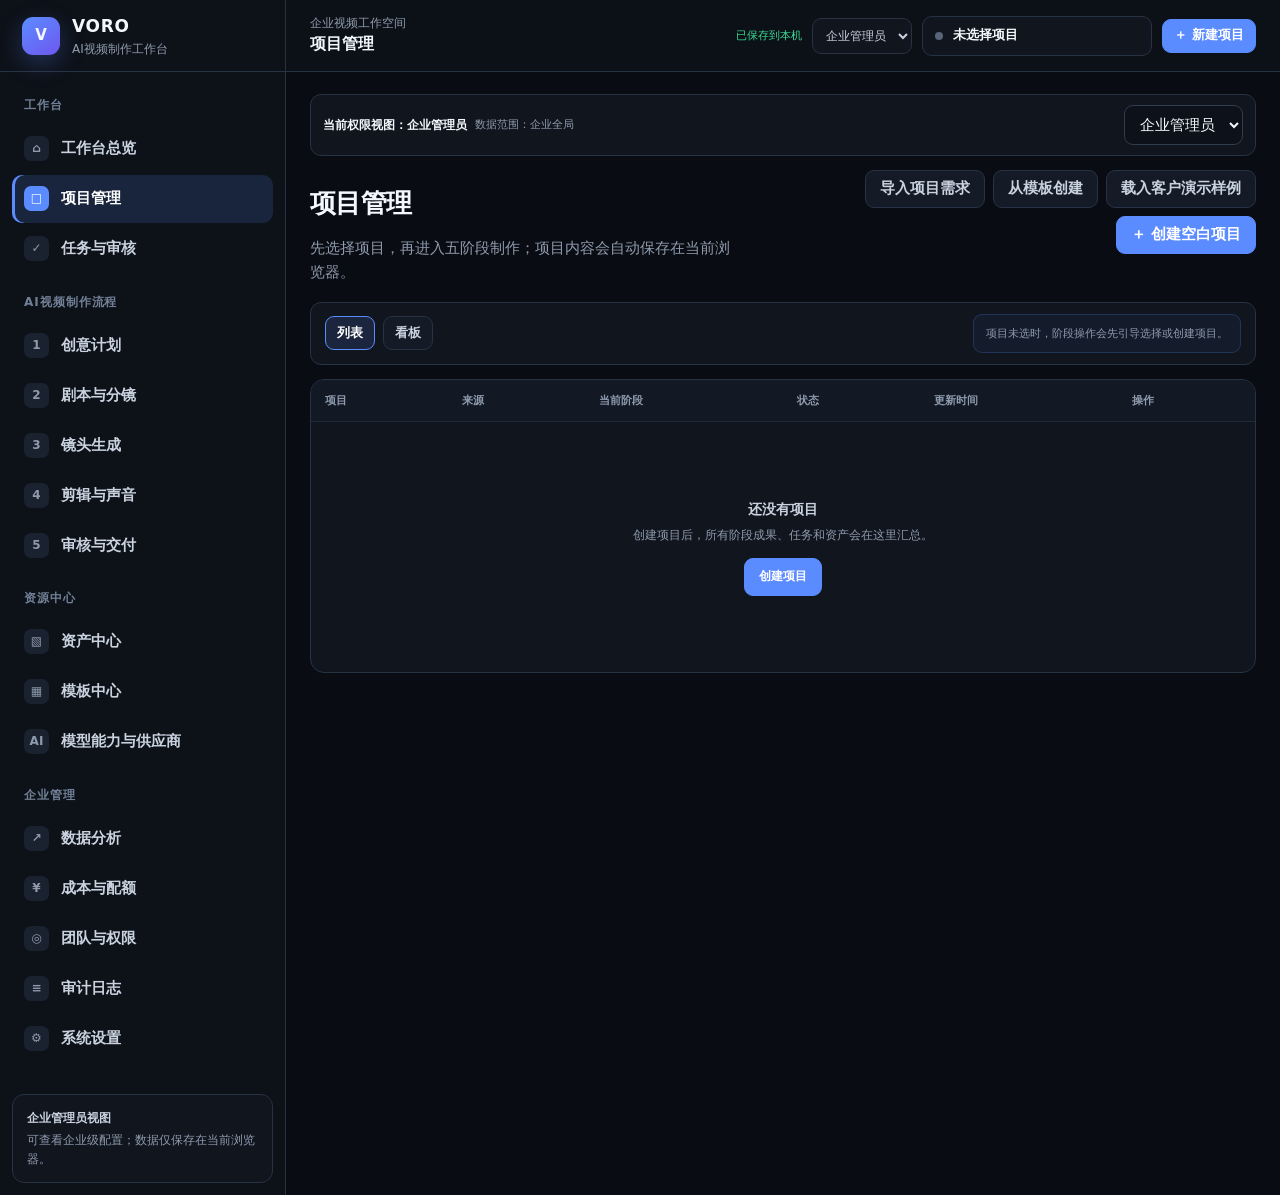
==== commit e0323c7d: "Publish complete naval customer demo" ====
--- a/prototype.html
+++ b/prototype.html
@@ -83,6 +83,14 @@
     @media(max-width:850px){body{overflow:auto}body.nav-open,body.drawer-open{overflow:hidden}.sidebar-mask.show{display:block}.app{display:block}.sidebar{position:fixed;left:0;top:0;bottom:0;width:280px;transform:translateX(-102%);transition:.22s;box-shadow:var(--shadow)}.sidebar.show{transform:none}.sidebar-close{display:grid;place-items:center}.main{min-height:100vh}.mobile-menu{display:grid;place-items:center;width:38px;height:38px;border:1px solid var(--line);border-radius:9px;background:var(--surface);color:var(--text)}.topbar{padding:0 14px}.top-left .page-kicker{display:none}.top-actions .project-select,.top-actions .save-state{display:none}.role-select{max-width:112px}.content{padding:16px 14px 40px}.page-head{display:block}.page-actions{justify-content:flex-start;margin-top:13px}.stage-strip{display:flex;overflow:auto;padding-bottom:4px}.stage-chip{min-width:155px}.grid-2,.grid-3,.grid-2-1,.metric-row,.module-grid,.capability-grid,.artifact-grid,.shot-card-grid,.project-card-grid,.onboarding{grid-template-columns:1fr}.workspace{display:block}.workspace-col{border-right:0;border-bottom:1px solid var(--line)}.form-grid{grid-template-columns:1fr}.form-group.full{grid-column:auto}.project-tools{display:block}.project-tools-left{margin-bottom:9px}.tool-links{display:flex;flex-wrap:nowrap;overflow-x:auto;justify-content:flex-start;padding-bottom:3px}.tool-link{display:inline-flex!important;flex:0 0 auto;min-height:44px}.tool-more{display:none}.qc-grid,.deliverables{grid-template-columns:1fr}.rules{grid-template-columns:1fr}.page-title{font-size:23px}.filterbar{display:block}.filterbar-right{margin-top:9px}.search-input{width:100%;min-width:0}.table-shell{overflow:auto;-webkit-overflow-scrolling:touch}.data-table{min-width:720px}.board-columns{grid-template-columns:repeat(4,240px)}.stage-alert{display:block}.stage-alert .btn{margin-top:8px}.drawer{width:100vw}.drawer-foot{align-items:flex-start;flex-wrap:wrap}.drawer-foot-right{margin-left:auto}.toast-wrap{left:12px;right:12px}.toast{min-width:0;width:100%}.btn,.btn-sm,.btn-xs,.page-tabs button,.tool-link{min-height:44px}}
     @media(max-width:520px){.top-actions .role-select{display:none}.top-actions>.btn-primary{width:44px;padding:0;font-size:0}.top-actions>.btn-primary:after{content:"＋";font-size:18px}.drawer-foot{display:block}.drawer-foot-right{margin-top:10px}.drawer-foot-right .btn{flex:1}}
     @media(prefers-reduced-motion:reduce){*,*:before,*:after{scroll-behavior:auto!important;transition:none!important;animation:none!important}.btn:hover{transform:none}}
+    .demo-badge{display:inline-flex;align-items:center;width:max-content;margin-top:5px;border:1px solid rgba(91,140,255,.44);border-radius:999px;padding:3px 8px;background:rgba(91,140,255,.09);color:#a9c3ff;font-size:11px;font-weight:700}
+    .demo-banner{display:flex;align-items:center;justify-content:space-between;gap:14px;margin-bottom:14px;padding:12px 14px;border:1px solid rgba(91,140,255,.34);border-radius:12px;background:linear-gradient(135deg,rgba(91,140,255,.1),rgba(61,220,151,.045))}.demo-banner b{display:block;font-size:13px}.demo-banner p{margin:3px 0 0;color:var(--text-3);font-size:11px}.demo-banner-actions{display:flex;gap:7px;flex-wrap:wrap}
+    .demo-summary-grid{display:grid;grid-template-columns:repeat(3,minmax(0,1fr));gap:10px}.demo-summary-block{border:1px solid var(--line);border-radius:10px;background:#0d121a;padding:12px}.demo-summary-block h4{margin:0 0 7px;font-size:12px}.demo-summary-block ul{margin:0;padding-left:18px;color:var(--text-3);font-size:11px;line-height:1.65}
+    .source-list{display:grid;grid-template-columns:repeat(2,minmax(0,1fr));gap:8px}.source-item{display:block;border:1px solid var(--line);border-radius:9px;background:#0d121a;padding:10px;text-decoration:none}.source-item:hover{border-color:var(--blue)}.source-item b{display:block;color:var(--text-2);font-size:12px}.source-item small{display:block;margin-top:4px;color:var(--text-3);font-size:10px;line-height:1.5}
+    .media-preview{border:1px solid var(--line);border-radius:11px;background:#070a0f;padding:12px}.media-preview video{display:block;width:100%;aspect-ratio:16/9;object-fit:contain;background:#000;border-radius:9px;margin-top:10px}.media-preview .artifact-head p{margin:4px 0 0;color:var(--text-3);font-size:11px}
+    .shot-frame{position:relative;overflow:hidden}.shot-frame img{display:block;width:100%;height:100%;object-fit:cover}.shot-frame .frame-label{position:absolute;left:9px;bottom:8px;border:1px solid rgba(255,255,255,.15);border-radius:6px;background:rgba(3,7,12,.76);padding:4px 7px;color:#eaf1ff;font-size:10px;backdrop-filter:blur(6px)}
+    .demo-media-tools{display:grid;gap:8px;margin-top:12px}.demo-media-row{display:grid;grid-template-columns:minmax(150px,.65fr) minmax(0,1.35fr);align-items:center;gap:10px;border:1px solid var(--line);border-radius:9px;background:#0d121a;padding:9px 10px}.demo-media-row b{font-size:11px}.demo-media-row small{display:block;margin-top:2px;color:var(--text-3);font-size:10px}.demo-media-row audio{width:100%;height:34px}.demo-file-links{display:flex;gap:7px;flex-wrap:wrap;margin-top:11px}.demo-card{margin-bottom:14px}.demo-coverage{display:flex;gap:7px;flex-wrap:wrap;margin-top:9px}.demo-coverage span{border:1px solid var(--line);border-radius:999px;background:#0d121a;padding:4px 8px;color:var(--text-3);font-size:10px}
+    @media(max-width:850px){.demo-banner{align-items:flex-start;display:block}.demo-banner-actions{margin-top:10px}.demo-summary-grid,.source-list{grid-template-columns:1fr}.demo-media-row{grid-template-columns:1fr}}
   </style>
 </head>
 <body>
@@ -334,6 +342,13 @@
     'use strict';
     const $=(s,r=document)=>r.querySelector(s), $$=(s,r=document)=>[...r.querySelectorAll(s)];
     const STORAGE_KEY='voro.prototype.state.v4';
+    const DEMO_KEY='customer-demo.naval-equipment.v1';
+    const DEMO_VERSION=1;
+    const DEMO_FINAL_VIDEO='production/output/naval-equipment-90s-final-subtitled-v7.mp4';
+    const DEMO_SUBTITLE='production/output/naval-equipment-90s-final.srt';
+    const ROOT_FILE_NEEDS_PUBLIC_PREFIX=location.protocol==='file:'&&!/\/public\/[^/]+\.html$/i.test(decodeURIComponent(location.pathname).replace(/\\/g,'/'));
+    const resolveMediaPath=path=>ROOT_FILE_NEEDS_PUBLIC_PREFIX&&/^media\//.test(path)?`public/${path}`:path;
+    const demoFrame=n=>{const names={1:'ocean-establishing',2:'storm-sea-transit',3:'type055-cruise',4:'type052d-cruise',5:'arleigh-burke-cruise',6:'3d-equipment-showcase',7:'main-gun-demo',8:'radar-deck-weather',9:'carrier-takeoff',10:'aircraft-over-formation',11:'formation-exercise',12:'closing-formation'},no=String(Math.min(n,12)).padStart(2,'0');return resolveMediaPath(`media/frames/S${no}-${names[Math.min(n,12)]}.png`)};
     const STAGES=[
       {key:'plan',no:1,name:'创意计划',desc:'定义需求、候选方案与计划基线'},
       {key:'script',no:2,name:'剧本与分镜',desc:'拆解场景、镜头与验收标准'},
@@ -344,7 +359,7 @@
     const PAGE_NAMES={dashboard:'工作台总览',projects:'项目管理',tasks:'任务与审核',assets:'资产中心',templates:'模板中心',models:'模型能力与供应商',analytics:'数据分析',cost:'成本与配额',team:'团队与权限',audit:'审计日志',settings:'系统设置',...Object.fromEntries(STAGES.map(s=>[s.key,s.name]))};
     const STAGE_KEYS=STAGES.map(s=>s.key);
     const ROLE_PAGES={member:['dashboard','projects','tasks',...STAGE_KEYS,'assets','templates'],projectAdmin:['dashboard','projects','tasks',...STAGE_KEYS,'assets','templates','analytics','cost'],enterpriseAdmin:Object.keys(PAGE_NAMES)};
-    const STATUS_TEXT={not_started:'未开始',draft:'草稿',running:'生成中',ready:'待确认',locked:'已锁定',stale:'需更新',blocked:'已阻断',in_review:'审批中',approved:'已通过',connected:'已连接',failed:'失败'};
+    const STATUS_TEXT={not_started:'未开始',draft:'草稿',running:'生成中',ready:'已就绪',locked:'已锁定',stale:'需更新',blocked:'已阻断',in_review:'审批中',approved:'已通过',connected:'已连接',failed:'失败'};
     const ROLE_TEXT={member:'普通成员',projectAdmin:'项目管理员',enterpriseAdmin:'企业管理员'};
     const CAP_TEXT={text:'文本与策划',image:'图像与关键帧',video:'视频生成',speech:'旁白语音',music:'音乐生成',editing:'智能剪辑',quality:'质量检测'};
     const now=()=>new Date().toISOString();
@@ -386,11 +401,110 @@
     function canAccess(page){return (ROLE_PAGES[state.role]||ROLE_PAGES.member).includes(page)}
     function requireProject(nextPage){if(currentProject())return true;state.ui.pendingPage=nextPage;openDrawer('project-gate',{nextPage});return false}
     function setStage(p,key,status){p.stageStatus[key]=status;p.currentStage=key;p.updatedAt=now()}
-    function markDownstreamStale(p,from){const i=STAGE_KEYS.indexOf(from);STAGE_KEYS.slice(i+1).forEach(k=>{if(p.stageStatus[k]!=='not_started')p.stageStatus[k]='stale'});if(from!=='delivery'){p.delivery.reviewVersion=null;p.delivery.approvalStatus='none';p.delivery.exportStatus='none'}}
+    function markDownstreamStale(p,from){const i=STAGE_KEYS.indexOf(from);STAGE_KEYS.slice(i+1).forEach(k=>{if(p.stageStatus[k]!=='not_started')p.stageStatus[k]='stale'});if(p.finalMedia)p.finalMedia.stale=true;if(from!=='delivery'){p.delivery.reviewVersion=null;p.delivery.approvalStatus='none';p.delivery.exportStatus='none'}}
     function runJob(key,label,complete){if(state.jobs[key]?.status==='running')return;state.jobs[key]={status:'running',label,progress:20};render(false);setTimeout(()=>{state.jobs[key].progress=70;render(false);setTimeout(()=>{try{complete()}catch(err){state.jobs[key]={status:'failed',label,error:err.message};render(false);toast('AI任务失败',err.message,'warn');return}state.jobs[key]={status:'ready',label,progress:100};persist(`${label}已完成`,true);render(false);toast(`${label}已完成`,'成果已生成，可继续编辑、采用或重做','success')},360)},320)}
     function jobButton(key,label,action,disabled=false){const j=state.jobs[key];return `<button class="btn btn-primary btn-sm" data-action="${action}" ${disabled||j?.status==='running'?'disabled':''}>${j?.status==='running'?`生成中 ${j.progress}%`:label}</button>`}
-    function normalizeProject(p){p.requiredTracks={narration:true,music:true,sfx:true,subtitles:true,...(p.requiredTracks||{})};p.plan={parsed:false,job:'idle',directions:[],selected:null,baselineLocked:false,version:0,...(p.plan||{})};p.scenes=p.scenes||[];p.shots=p.shots||[];p.timeline={clips:[],history:[],future:[],tracks:{narration:'not_started',music:'not_started',sfx:'not_started',subtitles:'not_started'},dirty:false,savedVersion:0,previewStatus:'none',...(p.timeline||{})};p.timeline.tracks={narration:'not_started',music:'not_started',sfx:'not_started',subtitles:'not_started',...(p.timeline.tracks||{})};p.delivery={reviewVersion:null,qcStatus:'not_started',issues:[],approvalStatus:'none',exportStatus:'none',...(p.delivery||{})};p.visual={subject:'',environment:'',style:'',negative:'',...(p.visual||{})};return p}
+    function normalizeProject(p){p.requiredTracks={narration:true,music:true,sfx:true,subtitles:true,...(p.requiredTracks||{})};p.plan={parsed:false,job:'idle',directions:[],selected:null,baselineLocked:false,version:0,...(p.plan||{})};p.scenes=p.scenes||[];p.shots=p.shots||[];p.timeline={clips:[],history:[],future:[],tracks:{narration:'not_started',music:'not_started',sfx:'not_started',subtitles:'not_started'},dirty:false,savedVersion:0,previewStatus:'none',...(p.timeline||{})};p.timeline.tracks={narration:'not_started',music:'not_started',sfx:'not_started',subtitles:'not_started',...(p.timeline.tracks||{})};p.delivery={reviewVersion:null,qcStatus:'not_started',issues:[],approvalStatus:'none',exportStatus:'none',...(p.delivery||{})};p.visual={subject:'',environment:'',style:'',negative:'',...(p.visual||{})};p.finalMedia=p.finalMedia||null;p.research=p.research||[];p.analysis=p.analysis||null;p.soundPlan=p.soundPlan||null;return p}
     state.projects.forEach(normalizeProject);
+
+    function buildCustomerDemoBundle(){
+      const createdAt=now(),projectId='demo_naval_equipment_v1',selectedDirectionId='demo_direction_b';
+      const brief='重点显示水面舰船装备效果，国内外主力列装型号，重点体现在海洋大环境中航行效果、舰船三维模型效果、舰船装备开炮效果、舰载机启停效果。海洋环境能体现不同的海浪、以及阴晴雨雪等天气效果。在此基础上，展现不同编队在海洋环境下的相互对战效果，画面要求尽量逼真。';
+      const sceneDefs=[
+        ['demo_scene_01','海洋环境建立','先建立海洋尺度、天气层级和舰艇与海况的真实关系。'],
+        ['demo_scene_02','主力舰型巡航','依据公开外观资料展示国内外代表性主力水面舰艇。'],
+        ['demo_scene_03','三维装备与系统动作','从外观级三维关系进入雷达、甲板、舰炮及动作反馈。'],
+        ['demo_scene_04','舰载航空程序','依次呈现准备、停机、起飞、甲板空间与编队上空通过。'],
+        ['demo_scene_05','编队体系与复杂天气','在雨雪、低云和风浪中展示多舰种编队的协同行动。'],
+        ['demo_scene_06','远洋收束','以不预设胜负的公开演练表达和远海编队完成收束。']
+      ];
+      const shotDefs=[
+        {scene:0,name:'海洋大环境建立',visual:'黎明冷蓝色远海，低云与层次分明的长涌浪占据画面主体，远处多舰编队从海雾中逐渐显现；海面尺度显著大于舰体，尾流连续，画面写实克制。',narration:'先出现的不是舰船，而是海。',screenText:'海上力量｜平台、海况与协同',shotSize:'超远景',camera:'高空缓慢下降并轻微前推',acceptance:'地平线稳定；海面持续运动；舰船比例不同且无复制；尾流与航向一致。',frame:1,clip:'S01-kling.mp4'},
+        {scene:0,name:'强风浪舰艏破浪',visual:'低机位贴近海面，现代大型驱逐舰在阴雨和强风浪中以侧前三分之四角度破浪；舰艏水花沿两舷分开，舰体吃水和纵摇自然，雨幕影响远处能见度。',narration:'浪向、风速和能见度，决定了每一次远洋航行的真实尺度。',screenText:'复杂海况｜风浪与能见度',shotSize:'中远景低机位',camera:'与舰体平行跟拍并轻微升高',acceptance:'舰体不漂浮；水线稳定；浪、雨、烟雾方向受统一风场影响；上层建筑不跳变。',frame:2,clip:'S02-kling.mp4'},
+        {scene:1,name:'055型大型驱逐舰巡航',visual:'公开外观层面的055型大型驱逐舰在中等海况下高速巡航，突出宽阔舰艏、综合桅杆、舰桥和甲板轮廓；不出现可读舷号、内部结构或性能参数。',narration:'当编队进入视野，舰艏破浪、船体吃水与连续尾流，首先说明这些大型平台如何与海洋相处。',screenText:'055型大型驱逐舰｜公开外观示意',shotSize:'全景',camera:'稳定侧前方跟拍',acceptance:'舰艏、舰桥、桅杆和主炮关系稳定；海水物理可信；无错误舷号和结构融合。',frame:3,clip:'S03-kling.mp4'},
+        {scene:1,name:'052D型驱逐舰侧向航行',visual:'公开外观层面的052D型驱逐舰平行航行，保持纪录片式侧向观察，呈现舰体、舰桥、桅杆、雷达与飞行甲板的整体比例。',narration:'不同主力舰型，则通过舰桥、桅杆、雷达、主炮和甲板布局，',screenText:'052D型驱逐舰｜公开外观示意',shotSize:'中远景',camera:'长焦平行跟拍',acceptance:'轮廓与公开外观参考一致；不与其他舰型混接；吃水、尾流和航向保持连续。',frame:4,clip:'S04-kling.mp4'},
+        {scene:1,name:'国外主力驱逐舰公开外观对照',visual:'国外现役主力水面舰艇的公开外观对照，以伯克级为主要视觉参考，并在资料层参考Type 45和摩耶级；统一海平面、光线和观察尺度，不进行性能排名。',narration:'形成清晰的公开外观特征。',screenText:'国外主力水面舰艇｜公开外观对照',shotSize:'全景',camera:'同方向匹配剪辑与侧向跟拍',acceptance:'舰桥、桅杆与舰体比例可信；无国家对抗式字幕；不出现武器参数和性能结论。',frame:5,clip:'S05-kling.mp4'},
+        {scene:2,name:'舰船外观级三维装备环绕',visual:'现代驱逐舰外观级三维模型在暗色空间缓慢旋转，舰艏、舰桥、雷达阵面、主炮和飞行甲板区域依次柔和高亮；只展示公开外部模块及空间关系。',narration:'从三维视角观察，传感器、垂直发射区域、舰炮与航空设施，',screenText:'外观级三维模型｜公开结构关系',shotSize:'全景转局部中景',camera:'四分之一环绕并平滑推近',acceptance:'不展示内部舱室；高亮贴合表面；材质低反射；无穿模与多余结构。',frame:6,clip:'S06-kling1.mp4'},
+        {scene:2,name:'风雨甲板与雷达',visual:'持续风雨中的湿润甲板、稳定工作的雷达阵面与舰体机械细节，低云和海雾降低远景对比度，环境变化同时作用于天空、海面、材质和能见度。',narration:'并非孤立部件，而是在有限舰体空间内组织起来的完整系统。风雨中的甲板和持续工作的雷达，让环境也成为系统的一部分。',screenText:'环境与系统｜风雨甲板',shotSize:'近景与中景',camera:'短轨道滑动与轻微视差',acceptance:'雨水影响材质和能见度；雷达转轴合理；无科幻界面和夸张扫描光。',frame:8,clip:'S08-kling.mp4'},
+        {scene:2,name:'主炮单次开火',visual:'现代驱逐舰在开阔海域进行公开演示式主炮单次射击：炮塔转向、停顿、短促炮口焰、后坐、烟团与复位形成完整因果；镜头不展示目标。',narration:'装备动作的可信度来自完整因果。',screenText:'主炮动作演示｜不展示目标',shotSize:'中远景侧前三分之四',camera:'基本锁定，开火后一次受控震动',acceptance:'炮口焰短促；炮管不穿模；烟雾符合风向；声画冲击点同步；无命中和毁伤。',frame:7,clip:'S07-kling.mp4'},
+        {scene:2,name:'海面水柱与动作反馈',visual:'远离舰体的海面出现一次水柱和延迟回声，水柱受重力回落并带动局部浪花；画面只表达装备动作反馈和时间因果，不给出目标或距离信息。',narration:'主炮转向、停顿、单次开火、后坐与复位；稍后抵达的海面水柱和回声，共同构成一次完整的动作反馈。',screenText:'动作反馈｜安全距离水柱',shotSize:'远景',camera:'长焦稳定观察',acceptance:'水柱与舰体保持明显距离；尺度和重力可信；无爆炸、命中或人员伤亡。',frame:7,clip:'S06-kling2.mp4'},
+        {scene:3,name:'舰载机甲板准备与停机',visual:'航母飞行甲板上的舰载机处于安全停机和准备状态，甲板人员仅作远景尺度参照；发动机、轮挡、轮胎、机翼和座舱连续稳定，避免展示具体操作细节。',narration:'在飞行甲板上，检查、手势、轮挡和发动机推力依次建立。',screenText:'飞行甲板｜准备与停机',shotSize:'中远景',camera:'低机位缓慢横移',acceptance:'飞机机翼、起落架与座舱稳定；人员无重复变形；轮胎与甲板接触可信。',frame:9,clip:'S09-kling4.mp4'},
+        {scene:3,name:'舰载机滑行与起飞',visual:'舰载机从甲板连续滑行、加速并离舰，航母保持迎风航行；海平线、甲板边缘与飞机运动方向一致，尾焰和热扰动受控。',narration:'舰载机随后滑行、离舰，',screenText:'舰载航空｜滑行与起飞',shotSize:'全景低机位',camera:'平行加速跟拍，离舰后平滑抬升',acceptance:'飞机不瞬移；起落架、机翼和座舱不变形；热扰动和阴影匹配；不显示操作参数。',frame:9,clip:'S09-kling.mp4'},
+        {scene:3,name:'航母甲板与海洋尺度',visual:'航母持续穿行于开阔海域，飞行甲板、舰岛、尾流与海洋尺度同框，作为舰载机起飞和编队飞越之间的空间过渡。',narration:'程序越清楚，力量感越真实。',screenText:'航母平台｜海洋尺度',shotSize:'超远景转全景',camera:'高空缓慢环绕',acceptance:'甲板比例和舰岛位置稳定；尾流连续；航母不漂浮；空间关系清楚。',frame:9,clip:'S09-kling1.mp4'},
+        {scene:3,name:'舰载机掠过航母编队',visual:'舰载机从编队上空掠过，航母与护航舰保持航向并各自形成尾流；镜头交代海空两层空间关系，不表现战术队形与真实间距。',narration:'并从编队上空通过。',screenText:'海空协同｜编队上空',shotSize:'超远景',camera:'稳定航拍并轻微前推',acceptance:'飞机形态连续；舰艇无复制穿插；高低层次明确；不出现阵位、距离和战术标绘。',frame:10,clip:'S10-svd.mp4'},
+        {scene:4,name:'复杂天气多舰种编队',visual:'低云、雨夹雪、海雾和灰蓝海面中，多舰种编队保持可辨识间距并改变航向；两支无国籍虚构编队仅作远距离非接触演练展示，不预设胜负。',narration:'更远处，多舰种编队保持间距、改变航向，在复杂天气中形成海空协同。',screenText:'公开演练示意｜非接触机动',shotSize:'超远景长焦',camera:'长焦缓慢推近并穿插一次高空俯视',acceptance:'雨雪影响能见度而非前景贴图；编队无真实标识；无坐标、距离、命中或毁伤。',frame:11,clip:'S11-kling.mp4'},
+        {scene:5,name:'晴天远海编队拉远收束',visual:'天气转晴，镜头持续升高后拉，多舰编队分别驶向远方，云层打开并以暖光照亮海面；结尾保留稳定负空间和片名，情绪由压力回到克制与开阔。',narration:'这里展示的不是预设胜负，而是平台、人员、程序与环境共同构成的现代海上体系。',screenText:'海上力量｜平台、海况与协同',shotSize:'超远景',camera:'持续升高后拉并稳定收束',acceptance:'舰艇不突然消失或改向；海天层次完整；标题安全区充足；结尾至少两秒稳定画面。',frame:12,clip:'S12-kling.mp4'}
+      ];
+      const scenes=sceneDefs.map(([id,name,description])=>({id,name,description,locked:true,createdAt,shotIds:[]}));
+      const shots=shotDefs.map((s,i)=>{const id=`demo_shot_${String(i+1).padStart(2,'0')}`,keyframeId=`demo_keyframe_${String(i+1).padStart(2,'0')}`,videoId=`demo_video_${String(i+1).padStart(2,'0')}`,poster=demoFrame(s.frame),src=`production/generated_clips/${s.clip}`,prompt=`${s.visual} 纪实电影质感，真实海水物理，低饱和军舰灰，稳定摄影；保持舰体比例、吃水、尾流、风向和天气一致；禁止结构融合、漂浮、穿模、可读舷号、敏感参数、目标界面、命中毁伤和夸张火球。`;scenes[s.scene].shotIds.push(id);return {id,sceneId:scenes[s.scene].id,name:s.name,visual:s.visual,narration:s.narration,screenText:s.screenText,duration:'6',shotSize:s.shotSize,camera:s.camera,acceptance:s.acceptance,status:'locked',locked:true,version:2,candidates:[{id:keyframeId,type:'关键帧',status:'ready',prompt,version:1,modelRoute:'关键帧图像生成 · 质量优先（演示记录）',mediaType:'image',poster,src:poster,createdAt},{id:videoId,type:'视频候选',status:'ready',prompt,version:2,modelRoute:'可灵 2.1 Pro · 图生视频（演示记录）',mediaType:'video',poster,src,inPoint:i*6,outPoint:(i+1)*6,createdAt}],adoptedCandidateId:videoId,createdAt}});
+      const directions=[
+        {id:'demo_direction_a',title:'方案A · 舰型图鉴',summary:'按驱逐舰、护卫舰和航母依次介绍，以标准侧视、公开外观三维转台和简洁型号字幕建立清晰识别。',structure:'海洋环境建立—国内舰型—国外舰型—外观级三维—装备动作—总结。',rhythm:'信息密度稳定，单个型号保留完整观察时间，适合展馆与教学。',version:1,humanEdited:false,createdAt},
+        {id:selectedDirectionId,title:'方案B · 海况中的体系力量',summary:'从海洋尺度进入舰型谱系，再经过装备、航空甲板、复杂天气和虚构演练，最终回到和平航行；兼顾知识性、真实感与叙事张力。',structure:'海洋—舰型—系统—动作—航空—体系；六段结构覆盖全部需求。',rhythm:'前段克制建立尺度，中段由三维、舰炮和舰载机形成双高潮，复杂天气提压，结尾开放收束。',version:2,humanEdited:true,createdAt},
+        {id:'demo_direction_c',title:'方案C · 海上装备交响',summary:'弱化讲解，以主炮、雷达、舰载机、风浪和编队运动组成音乐化视觉蒙太奇，强调大屏冲击力。',structure:'视觉钩子—装备节拍—海空动作—恶劣天气—编队高潮—片名。',rhythm:'强开场、短段落、动作点密集；型号知识性相对较弱。',version:3,humanEdited:false,createdAt}
+      ];
+      const research=[
+        {title:'中国国防部：055型大型驱逐舰公开报道',note:'核验舰型公开外观与服役活动信息。',url:'https://eng.mod.gov.cn/xb/MilitaryServices/News_213106/16219559.html'},
+        {title:'中国国防部：052D型驱逐舰公开资料',note:'核验公开外形和海上活动类型。',url:'https://eng.mod.gov.cn/2025xb/D/V/16435190.html'},
+        {title:'美国海军：Arleigh Burke级事实页',note:'核验公开定位和外观识别信息。',url:'https://www.navy.mil/Resources/Fact-Files/Display-FactFiles/Article/2169871/destroyers-ddg/destroyers-ddg-51/'},
+        {title:'英国皇家海军：Type 45驱逐舰',note:'作为国外主力水面舰艇公开资料对照。',url:'https://www.royalnavy.mod.uk/equipment/ships/daring-class'},
+        {title:'日本防卫省：摩耶级公开活动资料',note:'作为国外主力水面舰艇公开资料对照。',url:'https://www.mod.go.jp/en/jdf/no123/activities.html'},
+        {title:'中国国防部：山东舰训练公开报道',note:'核验航母公开活动与飞行甲板场景。',url:'https://eng.mod.gov.cn/xb/News_213114/TopStories/16362406.html'},
+        {title:'美国海军：航空母舰事实页',note:'核验航母公开定位与飞行甲板外观。',url:'https://www.navy.mil/Resources/Fact-Files/Display-FactFiles/article/2169795/aircraft-carriers-cvn/'},
+        {title:'美国舰队司令部：Ford飞行甲板认证',note:'核验公开飞行甲板活动类型。',url:'https://www.usff.navy.mil/Press-Room/News-Stories/Article/2989123/uss-gerald-r-ford-completes-flight-deck-certification/'}
+      ];
+      const project={id:projectId,demoKey:DEMO_KEY,demoVersion:DEMO_VERSION,isDemo:true,name:'海洋舰船装备效果演示 · 客户样例',brief,source:'demo',status:'delivered',currentStage:'delivery',audience:'行业交流、企业展厅与专业汇报客户',useCase:'客户现场演示、方案验证与功能讲解',language:'zh-CN',duration:'90',ratio:'16:9',resolution:'1280×720',constraints:'仅依据公开外观和公开活动类型进行科普型展示；对抗段落为无国籍虚构演练，不展示内部结构、战术参数、真实坐标、目标数据、可读舷号、命中毁伤或人员伤亡。',requiredTracks:{narration:true,music:true,sfx:true,subtitles:true},stageStatus:{plan:'locked',script:'locked',shots:'locked',edit:'locked',delivery:'approved'},analysis:{goal:'制作一支90秒写实装备纪录片，在海洋尺度中完整展示舰型、三维外观、装备动作、舰载航空、天气变化和编队协同。',required:['海平面与高空两个尺度的真实航行','国内外代表性主力舰型公开外观','舰船外观级三维模型与装备关系','主炮单次开火及海面反馈','舰载机停机、准备、起飞与编队飞越','晴天、风浪、雨幕、低云与雨夹雪','两支虚构编队的非接触演练'],boundaries:['只使用公开外观与公开活动类型','不做性能排名或国别胜负判断','不展示内部结构、敏感参数和战术路线','不出现命中、毁伤与人员伤亡'],risks:['舰型外形混淆或连续镜头结构跳变','吃水、浪向、尾流与烟雾风向不一致','主炮火焰持续过长或炮塔穿模','舰载机机翼、起落架和甲板人员变形','雨雪仅作为贴图且未影响光线和能见度']},plan:{parsed:true,job:'ready',directions,selected:selectedDirectionId,baselineLocked:true,version:3},research,scenes,shots,timeline:{clips:shots.map((s,i)=>({id:`demo_clip_${String(i+1).padStart(2,'0')}`,sourceId:s.id,label:s.name,start:i*6,duration:6,trimIn:0,trimOut:0,src:s.candidates[1].src,poster:s.candidates[1].poster})),history:[],future:[],tracks:{narration:'ready',music:'ready',sfx:'ready',subtitles:'ready'},dirty:false,savedVersion:6,previewStatus:'ready'},delivery:{reviewVersion:{id:'demo_review_v7',label:'客户审核版 V7',sequence:7,timelineVersion:6,videoSrc:DEMO_FINAL_VIDEO,createdAt},qcStatus:'ready',issues:[{id:'demo_issue_01',title:'多模型镜头色温与对比度统一',description:'已统一15段生成视频的色温、画幅、帧率与对比度。',target:'时间线',severity:'warning',status:'fixed',createdAt},{id:'demo_issue_02',title:'字幕断句与底部安全区校正',description:'已按最终旁白重建17条字幕并校正安全区。',target:'subtitles',severity:'warning',status:'fixed',createdAt},{id:'demo_issue_03',title:'动作音效与画面冲击点对齐',description:'主炮、海面水柱与舰载机段的动作音效已完成对齐。',target:'sfx',severity:'warning',status:'fixed',createdAt}],approvalStatus:'approved',exportStatus:'ready',qcSummary:{passed:32,warningsFixed:3,blocking:0}},visual:{subject:'每个镜头只绑定一个主舰型身份；锁定舰艏、舰桥、桅杆、雷达、主炮、甲板边缘和吃水线；不使用可读舷号。',environment:'海浪、风向、烟雾、雨雪、海雾和能见度共享统一天气逻辑；远处舰体受大气透视影响。',style:'写实军事纪录片，克制电影感，低饱和军舰灰与深蓝灰海面；70%稳定纪录片机位，30%低机位、长焦和环绕。',negative:'禁止舰体复制、漂浮、穿模、结构融合、左右舷跳变、塑料海水、夸张火球、飞机多翼多轮、人员变形、乱码字幕和虚假参数。'},soundPlan:{narration:{name:'90秒中文纪录片旁白',src:'media/audio/narration-documentary-zh-v7-final.wav',note:'沉稳克制，按最终成片压缩匹配90秒。'},music:{name:'海洋纪录片配乐',src:'media/audio/music-ocean-documentary.wav',note:'低频氛围、弦乐与克制脉冲，动作点为音效让位。'},sfx:[{name:'海浪与天气',src:'media/audio/sfx-ocean-weather.wav'},{name:'舰船机械',src:'media/audio/sfx-ship-mechanical.wav'},{name:'主炮与水柱',src:'media/audio/sfx-cannon-fire.wav'},{name:'舰载机',src:'media/audio/sfx-carrier-aircraft.wav'},{name:'转场强调',src:'media/audio/sfx-transition-pack.wav'}],subtitle:{name:'最终17条简体中文字幕',src:DEMO_SUBTITLE,note:'结束时间01:29.400，与V7旁白版本一致。'},mix:['旁白保持清晰，音乐不遮盖中心频段','主炮瞬态和舰载机段完成声画同步','最终成片限制峰值并保留环境空间感']},finalMedia:{type:'video/mp4',src:DEMO_FINAL_VIDEO,poster:demoFrame(1),duration:90,title:'90秒视频、音频与字幕合成版',version:'V7',status:'ready',stale:false,subtitleSrc:DEMO_SUBTITLE},versions:[{stage:'plan',version:3,createdAt,note:'方案B“海况中的体系力量”计划基线'},{stage:'script',version:4,createdAt,note:'六场景、15镜头分镜确认版'},{stage:'shots',version:2,createdAt,note:'15个连续视频候选采用并锁定'},{stage:'edit',version:6,createdAt,note:'90秒旁白、音乐、音效、字幕终混版'},{stage:'delivery',version:7,createdAt,note:'AI质检通过并完成客户审核交付'}],createdAt,updatedAt:createdAt};
+      const connections=[
+        {id:'demo_model_text',name:'通用文本策划模型（演示路由）',connectionType:'simulation',provider:'模型无关演示配置',endpoint:'',capabilities:['text'],credentialConfigured:false,status:'connected',lastTestAt:createdAt,failureReason:'',demoKey:DEMO_KEY,demoOwnerId:projectId,createdAt,updatedAt:createdAt},
+        {id:'demo_model_image',name:'高保真关键帧模型（演示路由）',connectionType:'simulation',provider:'模型无关演示配置',endpoint:'',capabilities:['image'],credentialConfigured:false,status:'connected',lastTestAt:createdAt,failureReason:'',demoKey:DEMO_KEY,demoOwnerId:projectId,createdAt,updatedAt:createdAt},
+        {id:'demo_model_video',name:'可灵 2.1 Pro（视频生成记录）',connectionType:'simulation',provider:'Kling AI · 成果记录，不保存凭据',endpoint:'',capabilities:['video'],credentialConfigured:false,status:'connected',lastTestAt:createdAt,failureReason:'',demoKey:DEMO_KEY,demoOwnerId:projectId,createdAt,updatedAt:createdAt},
+        {id:'demo_model_audio',name:'语音、音乐与智能剪辑（演示路由）',connectionType:'simulation',provider:'可替换音频模型路由',endpoint:'',capabilities:['speech','music','editing'],credentialConfigured:false,status:'connected',lastTestAt:createdAt,failureReason:'',demoKey:DEMO_KEY,demoOwnerId:projectId,createdAt,updatedAt:createdAt},
+        {id:'demo_model_qc',name:'多模态AI质检（演示路由）',connectionType:'simulation',provider:'规则与多模态检查演示',endpoint:'',capabilities:['quality'],credentialConfigured:false,status:'connected',lastTestAt:createdAt,failureReason:'',demoKey:DEMO_KEY,demoOwnerId:projectId,createdAt,updatedAt:createdAt}
+      ];
+      const routes=[['plan','text','demo_model_text','质量优先 · 需求解析与三方案生成'],['script','text','demo_model_text','结构优先 · 场景、分镜与旁白'],['shots','image','demo_model_image','一致性优先 · 关键帧生成'],['shots','video','demo_model_video','质量优先 · 图生视频与局部重做'],['edit','speech','demo_model_audio','成片匹配 · 旁白语音'],['edit','music','demo_model_audio','情绪曲线 · 音乐与音效'],['edit','editing','demo_model_audio','节奏优先 · AI粗剪与终混'],['delivery','quality','demo_model_qc','阻断优先 · 多模态质检']].map(([stageKey,capability,primaryConnectionId,strategy],i)=>({id:`demo_route_${i+1}`,scope:'stage',projectId,stageKey,capability,primaryConnectionId,fallbackConnectionIds:[],strategy,retries:1,enabled:true,demoKey:DEMO_KEY,demoOwnerId:projectId,createdAt}));
+      const frameNames=['S01-ocean-establishing.png','S02-storm-sea-transit.png','S03-type055-cruise.png','S04-type052d-cruise.png','S05-arleigh-burke-cruise.png','S06-3d-equipment-showcase.png','S07-main-gun-demo.png','S08-radar-deck-weather.png','S09-carrier-takeoff.png','S10-aircraft-over-formation.png','S11-formation-exercise.png','S12-closing-formation.png'];
+      const assets=frameNames.map((name,i)=>({id:`demo_asset_frame_${i+1}`,name:`关键帧 ${String(i+1).padStart(2,'0')} · ${shotDefs[Math.min(i,shotDefs.length-1)].name}`,mediaType:'image',status:'ready',scope:{level:'project',projectId,stageKey:'shots',targetId:null},source:'AI生成关键帧与公开外观参考',license:'internal',rightsNote:'客户演示使用；商业发布前需复核生成平台和参考素材授权。',tags:['客户样例','关键帧'],url:`media/frames/${name}`,fileMeta:{mime:'image/png',size:2000000},demoKey:DEMO_KEY,demoOwnerId:projectId,createdAt,updatedAt:createdAt}));
+      shotDefs.forEach((s,i)=>assets.push({id:`demo_asset_clip_${i+1}`,name:`视频片段 ${String(i+1).padStart(2,'0')} · ${s.name}`,mediaType:'video',status:'ready',scope:{level:'project',projectId,stageKey:'shots',targetId:`demo_shot_${String(i+1).padStart(2,'0')}`},source:'可灵与公开图生视频流程生成',license:'internal',rightsNote:'原始片段含生成平台标识；商业发布前需确认无水印输出与授权。',tags:['客户样例','视频片段'],url:`production/generated_clips/${s.clip}`,fileMeta:{mime:'video/mp4',size:720000},demoKey:DEMO_KEY,demoOwnerId:projectId,createdAt,updatedAt:createdAt}));
+      [{name:'最终V7音画字幕合成版',mediaType:'video',url:DEMO_FINAL_VIDEO,mime:'video/mp4',size:15590000,stageKey:'delivery'},{name:'最终90秒中文旁白',mediaType:'audio',url:'media/audio/narration-documentary-zh-v7-final.wav',mime:'audio/wav',size:8240000,stageKey:'edit'},{name:'海洋纪录片配乐',mediaType:'audio',url:'media/audio/music-ocean-documentary.wav',mime:'audio/wav',size:4120000,stageKey:'edit'},{name:'主炮动作音效',mediaType:'audio',url:'media/audio/sfx-cannon-fire.wav',mime:'audio/wav',size:370000,stageKey:'edit'},{name:'舰载机动作音效',mediaType:'audio',url:'media/audio/sfx-carrier-aircraft.wav',mime:'audio/wav',size:730000,stageKey:'edit'},{name:'海浪天气环境声',mediaType:'audio',url:'media/audio/sfx-ocean-weather.wav',mime:'audio/wav',size:820000,stageKey:'edit'},{name:'舰船机械环境声',mediaType:'audio',url:'media/audio/sfx-ship-mechanical.wav',mime:'audio/wav',size:640000,stageKey:'edit'},{name:'最终简体中文字幕',mediaType:'document',url:DEMO_SUBTITLE,mime:'application/x-subrip',size:1770,stageKey:'delivery'}].forEach((a,i)=>assets.push({id:`demo_asset_final_${i+1}`,name:a.name,mediaType:a.mediaType,status:'ready',scope:{level:'project',projectId,stageKey:a.stageKey,targetId:null},source:'项目最终制作成果',license:'internal',rightsNote:'客户演示使用；商业发布前复核全部生成平台授权。',tags:['客户样例','最终成果'],url:a.url,fileMeta:{mime:a.mime,size:a.size},demoKey:DEMO_KEY,demoOwnerId:projectId,createdAt,updatedAt:createdAt}));
+      const reviewTask={id:'demo_review_task_v7',kind:'review',title:'海洋舰船装备效果演示 · 客户审核版 V7',projectId,stageKey:'delivery',artifact:{type:'review-version',label:'客户审核版 V7',version:'V7'},creator:'current-user',assignee:'current-user',priority:'high',status:'approved',demoKey:DEMO_KEY,demoOwnerId:projectId,createdAt,updatedAt:createdAt};
+      return {project,assets,connections,routes,reviewTask};
+    }
+
+    function finalVideoPlayer(p,id,title){const m=p?.finalMedia;if(!m?.src)return'';return `<div class="media-preview"><div class="artifact-head"><div><h4>${esc(title)}</h4><p>${esc(m.title)} · ${esc(m.duration)}秒 · ${esc(m.version)}</p></div>${statusPill(m.stale?'stale':'ready')}</div><video id="${esc(id)}" controls playsinline preload="metadata" poster="${esc(resolveMediaPath(m.poster||''))}" src="${esc(resolveMediaPath(m.src))}">当前浏览器不支持视频播放。</video></div>`}
+    function demoBannerHtml(){return `<div class="demo-banner"><div><b>客户演示样例 · 五阶段已完整跑通</b><p>原始需求、三套创意方案、六场景15镜头、关键帧与视频候选、声音时间线、AI质检和V7最终成片均已归档；每项仍可编辑或局部AI重做。</p></div><div class="demo-banner-actions"><button class="btn btn-sm" data-page="plan">从需求开始演示</button><button class="btn btn-sm" data-page="models">查看AI模型路由</button><button class="btn btn-sm" data-panel="restore-blank">移除演示样例</button></div></div>`}
+    function decorateCustomerDemo(){
+      if(['projects','dashboard'].includes(state.page)){const actions=$('.page-actions');if(actions&&!$('[data-panel="load-customer-demo"]',actions)){const b=document.createElement('button');b.className='btn';b.dataset.panel='load-customer-demo';b.textContent=state.projects.some(x=>x.demoKey===DEMO_KEY)?'打开客户演示样例':'载入客户演示样例';actions.insertBefore(b,actions.querySelector('.btn-primary'))}}
+      if(state.page==='projects'){const rows=$$('.data-table tbody tr'),cards=$$('.project-card');state.projects.forEach((pr,i)=>{if(!pr.isDemo)return;const row=rows[i];if(row){const cells=$$('td',row);if(cells[0]&&!$('.demo-badge',cells[0]))cells[0].insertAdjacentHTML('beforeend',' <span class="demo-badge">客户样例</span>');if(cells[1])cells[1].textContent='客户演示样例';if(cells[3])cells[3].innerHTML=statusPill('approved')}const card=cards[i];if(card){const heading=$('h3',card),pill=$('.status-pill',card);if(heading&&!$('.demo-badge',card))heading.insertAdjacentHTML('afterend','<span class="demo-badge">客户样例</span>');if(pill){pill.className='status-pill approved';pill.textContent='已通过'}}})}
+      const p=currentProject();if(!p?.isDemo)return;
+      const copy=$('.project-tools .context-copy');if(copy&&!$('.demo-badge',copy))copy.insertAdjacentHTML('beforeend','<span class="demo-badge">客户演示样例</span>');const links=$('.project-tools .tool-links');if(links&&!$('[data-panel="restore-blank"]',links))links.insertAdjacentHTML('beforeend','<button class="tool-link" data-panel="restore-blank">移除演示样例</button>');
+      if(STAGE_KEYS.includes(state.page)){const strip=$('.stage-strip');if(strip&&!$('.demo-banner'))strip.insertAdjacentHTML('afterend',demoBannerHtml())}
+      if(state.page==='plan'){
+        const alert=$('.stage-alert');if(alert&&!$('.demo-analysis'))alert.insertAdjacentHTML('afterend',`<section class="card demo-card demo-analysis"><div class="card-head"><div><h3>AI需求解析成果</h3><p>${esc(p.analysis.goal)}</p></div>${statusPill('ready')}</div><div class="card-body"><div class="demo-summary-grid"><div class="demo-summary-block"><h4>必须覆盖</h4><ul>${p.analysis.required.map(x=>`<li>${esc(x)}</li>`).join('')}</ul></div><div class="demo-summary-block"><h4>内容边界</h4><ul>${p.analysis.boundaries.map(x=>`<li>${esc(x)}</li>`).join('')}</ul></div><div class="demo-summary-block"><h4>主要生成风险</h4><ul>${p.analysis.risks.map(x=>`<li>${esc(x)}</li>`).join('')}</ul></div></div><div class="demo-coverage"><span>90秒</span><span>16:9</span><span>六场景</span><span>15镜头</span><span>旁白+音乐+音效+字幕</span><span>方案B已锁定</span></div></div></section>`);
+        const grid=$('.grid-2-1');if(grid&&!$('.demo-research'))grid.insertAdjacentHTML('afterend',`<section class="card demo-card demo-research"><div class="card-head"><div><h3>公开事实核验与参考资料</h3><p>只用于核验公开舰型外观和公开活动类型；不把网页媒体直接当作最终生成素材。</p></div><span>${p.research.length} 项</span></div><div class="card-body"><div class="source-list">${p.research.map(r=>`<a class="source-item" href="${esc(r.url)}" target="_blank" rel="noopener noreferrer"><b>${esc(r.title)}</b><small>${esc(r.note)}</small></a>`).join('')}</div></div></section>`)}
+      if(state.page==='script'){
+        const alert=$('.stage-alert');if(alert&&!$('.demo-script-summary'))alert.insertAdjacentHTML('afterend',`<section class="card demo-card demo-script-summary"><div class="card-body"><div class="mini-kpi"><div><b>${p.scenes.length}</b><span>完整场景</span></div><div><b>${p.shots.length}</b><span>规划镜头</span></div><div><b>${p.shots.reduce((n,s)=>n+Number(s.duration||0),0)}s</b><span>成片时长</span></div></div></div></section>`);
+        if(state.ui.scriptView==='storyboard')$$('.shot-card-grid .shot-card').forEach((card,i)=>{const s=p.shots[i],frame=$('.shot-frame',card);if(s&&frame)frame.innerHTML=`<img src="${esc(s.candidates[0].poster)}" alt="${esc(s.name)}关键帧"><span class="frame-label">S${String(i+1).padStart(2,'0')} · 关键帧已生成</span>`})
+      }
+      if(state.page==='shots'){
+        const grid=$('.shot-card-grid');if(grid&&!$('.demo-final-shots'))grid.insertAdjacentHTML('beforebegin',`<section class="card demo-card demo-final-shots"><div class="card-head"><div><h3>15镜头生成汇总成片</h3><p>每个规划关键帧都有独立关键帧候选、连续视频候选、提示词、模型路由和采用版本；下方可逐镜头查看或局部重做。</p></div>${statusPill('ready')}</div><div class="card-body">${finalVideoPlayer(p,'shotsFinalVideo','当前镜头生成汇总版本')}</div></section>`);
+        $$('.shot-card-grid .shot-card').forEach((card,i)=>{const s=p.shots[i],adopted=s?.candidates.find(c=>c.id===s.adoptedCandidateId),frame=$('.shot-frame',card);if(s&&frame)frame.innerHTML=`<img src="${esc(adopted?.poster||s.candidates[0]?.poster||'')}" alt="${esc(s.name)}预览"><span class="frame-label">S${String(i+1).padStart(2,'0')} · 已采用V${adopted?.version||1}</span>`;$$('.candidate',card).forEach((node,ci)=>{const c=s?.candidates[ci],actions=$('.artifact-actions',node);if(c&&actions&&!$('[data-action="preview-candidate"]',actions))actions.insertAdjacentHTML('beforeend',`<button class="btn btn-xs" data-action="preview-candidate" data-shot="${s.id}" data-id="${c.id}">${c.mediaType==='video'?'播放片段':'查看关键帧'}</button>`)});const body=$('.shot-card-body',card);if(body&&!$('[data-action="seek-final-video"]',body))body.insertAdjacentHTML('beforeend',`<div class="demo-file-links"><button class="btn btn-xs" data-action="seek-final-video" data-time="${i*6}">在成片 ${String(Math.floor(i*6/60)).padStart(2,'0')}:${String(i*6%60).padStart(2,'0')} 查看</button></div>`)})
+      }
+      if(state.page==='edit'){
+        const preview=$('.preview');if(preview)preview.outerHTML=finalVideoPlayer(p,'editFinalVideo','当前90秒音画字幕合成版本');const soundCard=$$('.card').find(c=>$('h3',c)?.textContent.includes('声音与字幕成果'));if(soundCard&&!$('.demo-media-tools',soundCard)){const sp=p.soundPlan;$('.card-body',soundCard).insertAdjacentHTML('beforeend',`<div class="demo-media-tools"><div class="demo-media-row"><div><b>${esc(sp.narration.name)}</b><small>${esc(sp.narration.note)}</small></div><audio controls preload="none" src="${esc(resolveMediaPath(sp.narration.src))}"></audio></div><div class="demo-media-row"><div><b>${esc(sp.music.name)}</b><small>${esc(sp.music.note)}</small></div><audio controls preload="none" src="${esc(resolveMediaPath(sp.music.src))}"></audio></div><div class="demo-media-row"><div><b>动作音效预览</b><small>主炮与水柱、舰载机、海浪天气和舰船机械均已写入时间线。</small></div><audio controls preload="none" src="${esc(resolveMediaPath(sp.sfx[2].src))}"></audio></div></div><div class="demo-file-links"><a class="btn btn-xs" href="${esc(resolveMediaPath(sp.subtitle.src))}" target="_blank" rel="noopener">查看最终SRT字幕</a><button class="btn btn-xs" data-panel="visual-rules">查看全局一致性规则</button></div>`)}
+      }
+      if(state.page==='delivery'){
+        const reviewCard=$$('.card').find(c=>$('h3',c)?.textContent==='审核版本');if(reviewCard&&!$('.media-preview',reviewCard))$('.card-body',reviewCard).insertAdjacentHTML('afterbegin',`${finalVideoPlayer(p,'deliveryFinalVideo','客户审核与交付版本')}<div style="height:10px"></div>`);const packageCard=$$('.card').find(c=>$('h3',c)?.textContent==='交付包');if(packageCard&&!$('.demo-file-links',packageCard))$('.card-body',packageCard).insertAdjacentHTML('beforeend',`<div class="demo-file-links"><a class="btn btn-xs btn-primary" href="${esc(resolveMediaPath(p.finalMedia.src))}" target="_blank" rel="noopener">打开最终视频</a><a class="btn btn-xs" href="${esc(resolveMediaPath(p.finalMedia.subtitleSrc))}" target="_blank" rel="noopener">打开SRT字幕</a><a class="btn btn-xs" href="${esc(resolveMediaPath(p.soundPlan.narration.src))}" target="_blank" rel="noopener">打开旁白音轨</a></div>`)}
+      if(state.page==='models'&&!$('.demo-route-matrix')){
+        const demoRoutes=state.routes.filter(r=>r.demoOwnerId===p.id),head=$('.page-head'),rows=demoRoutes.map(r=>{const m=state.modelConnections.find(x=>x.id===r.primaryConnectionId);return `<tr><td>${esc(PAGE_NAMES[r.stageKey]||r.stageKey)}</td><td>${esc(CAP_TEXT[r.capability]||r.capability)}</td><td><b>${esc(m?.name||'演示路由')}</b><br><small>${esc(m?.provider||'')}</small></td><td>${esc(r.strategy)}</td><td>${statusPill('connected')}</td></tr>`}).join('');
+        if(head)head.insertAdjacentHTML('afterend',`<section class="card demo-card demo-route-matrix"><div class="card-head"><div><h3>当前客户样例 · 分阶段AI模型路由</h3><p>这些是本次成果使用或记录的演示路由，不保存任何密钥；每项都可替换成企业自己的大模型。</p></div><span>${demoRoutes.length} 条路由</span></div><div class="card-body"><div class="table-shell"><table class="data-table"><thead><tr><th>阶段</th><th>能力</th><th>主模型/连接</th><th>策略</th><th>状态</th></tr></thead><tbody>${rows}</tbody></table></div></div></section>`);
+        $$('.capability-card').forEach((card,i)=>{const capability=Object.keys(CAP_TEXT)[i],route=demoRoutes.find(r=>r.capability===capability),connected=state.modelConnections.filter(m=>m.status==='connected'&&m.capabilities.includes(capability)).length;if(!route)return;const paragraph=$('p',card),flag=$('.capability-state',card);if(paragraph)paragraph.innerHTML=`已接入 ${connected} 个服务<br>当前演示路由：${esc(route.strategy)}`;if(flag){flag.textContent='已配置';flag.style.color='var(--green)'}})
+      }
+    }
+    function openDemoCandidatePreview(shotId,candidateId){const p=currentProject(),s=p?.shots.find(x=>x.id===shotId),c=s?.candidates.find(x=>x.id===candidateId);if(!s||!c)return;openDrawer('asset-detail',{target:''});$('#drawerTitle').textContent=c.mediaType==='video'?'播放镜头视频':'查看关键帧';$('#drawerSubtitle').textContent=s.name;$('#drawerBody').innerHTML=`<div class="drawer-section">${c.mediaType==='video'?`<video controls autoplay playsinline preload="metadata" poster="${esc(c.poster||'')}" src="${esc(resolveMediaPath(c.src))}" style="width:100%;aspect-ratio:16/9;background:#000;border-radius:9px"></video>`:`<img src="${esc(resolveMediaPath(c.src||c.poster))}" alt="${esc(s.name)}" style="display:block;width:100%;border-radius:9px">`}<h3 style="margin-top:13px">${esc(c.type)} · V${c.version}</h3><p>模型路由：${esc(c.modelRoute)}</p><p>提示词：${esc(c.prompt)}</p><div class="impact">这是已归档成果。点击镜头卡上的“AI局部重做”会创建新候选，不会覆盖当前采用版本。</div></div>`}
+    function loadCustomerDemo(navigate=true){
+      const existing=state.projects.find(p=>p.demoKey===DEMO_KEY&&p.demoVersion===DEMO_VERSION);if(existing){state.currentProjectId=existing.id;state.ui.selectedSceneId=existing.scenes[0]?.id||null;state.ui.selectedShotId=existing.shots[0]?.id||null;state.ui.selectedClipId=null;state.ui.scriptView='storyboard';state.ui.assetScope='project';persist('打开已有客户演示样例',true);closeDrawer();if(navigate)go('plan');return existing}
+      const bundle=buildCustomerDemoBundle();state.projects.unshift(bundle.project);state.assets.unshift(...bundle.assets);state.modelConnections.unshift(...bundle.connections);state.routes.unshift(...bundle.routes);state.tasks.unshift(bundle.reviewTask);state.currentProjectId=bundle.project.id;state.ui.selectedSceneId=bundle.project.scenes[0]?.id||null;state.ui.selectedShotId=bundle.project.shots[0]?.id||null;state.ui.selectedClipId=null;state.ui.scriptView='storyboard';state.ui.assetScope='project';persist('载入客户演示样例',true);closeDrawer();if(navigate)go('plan');toast('客户演示样例已载入','五阶段成果和V7最终成片均可查看、编辑与局部AI重做','success');return bundle.project
+    }
+    function removeCustomerDemo(){const ids=state.projects.filter(p=>p.demoKey===DEMO_KEY).map(p=>p.id);state.projects=state.projects.filter(p=>!ids.includes(p.id));state.assets=state.assets.filter(x=>!ids.includes(x.demoOwnerId));state.tasks=state.tasks.filter(x=>!ids.includes(x.demoOwnerId));state.routes=state.routes.filter(x=>!ids.includes(x.demoOwnerId));state.modelConnections=state.modelConnections.filter(x=>!ids.includes(x.demoOwnerId));if(ids.includes(state.currentProjectId))state.currentProjectId=null;state.ui.selectedSceneId=null;state.ui.selectedShotId=null;state.ui.selectedClipId=null;state.ui.pendingPage=null;state.ui.assetScope='org';const url=new URL(location.href);url.searchParams.delete('demo');history.replaceState(null,'',`${url.pathname}${url.search}${url.hash||'#projects'}`);persist('移除客户演示样例并恢复通用工作台',true);closeDrawer();state.page='projects';history.replaceState(null,'',`${url.pathname}${url.search}#projects`);render(true);toast('演示样例已移除','其他项目、资产、模型和系统设置均已保留','success')}
 
     function dashboardPage(){
       const p=currentProject(), openTasks=state.tasks.filter(t=>!['done','approved','cancelled'].includes(t.status)).length, pending=state.tasks.filter(t=>t.kind==='review'&&t.status==='pending_review').length;
@@ -517,7 +631,7 @@
     }
     function render(focus=true){
       if(!canAccess(state.page))state.page='dashboard';
-      const renderer=renderers[state.page]||projectsPage;$('#page').innerHTML=renderer();
+      const renderer=renderers[state.page]||projectsPage;$('#page').innerHTML=renderer();decorateCustomerDemo();
       $('#topPageName').textContent=PAGE_NAMES[state.page]||'工作台';$('#projectNameTop').textContent=currentProject()?.name||'未选择项目';document.title=`${PAGE_NAMES[state.page]||'工作台'} · VORO`;
       applyRoleVisibility();enhanceA11y($('#page'));
       if(focus){const h=$('#page h1');h?.focus({preventScroll:true})}
@@ -535,6 +649,8 @@
     function closeSidebar(restore=true){const was=$('#sidebar').classList.contains('show');$('#sidebar').classList.remove('show');$('#sidebarMask').classList.remove('show');$('#sidebarMask').setAttribute('aria-hidden','true');$('#mobileMenu').setAttribute('aria-expanded','false');document.body.classList.remove('nav-open');if(was&&restore)$('#mobileMenu').focus()}
     function drawerConfig(type,payload={}){
       const p=currentProject(), itemId=payload.target||payload.id;
+      if(type==='load-customer-demo')return {title:'载入客户演示样例',subtitle:'新增独立样例项目，不修改现有数据',label:'载入并从需求开始',hint:'再次载入只会打开已有样例，不会覆盖您对样例的修改。',body:`<div class="drawer-section"><h3>海洋舰船装备效果演示</h3><p>系统将把用户原始需求作为输入，载入已完整生成的五阶段成果。</p><div class="demo-summary-grid"><div class="demo-summary-block"><h4>创作与分镜</h4><ul><li>需求解析</li><li>三套创意方向</li><li>六场景15镜头</li></ul></div><div class="demo-summary-block"><h4>媒体成果</h4><ul><li>关键帧与连续视频</li><li>旁白、音乐和动作音效</li><li>90秒V7字幕成片</li></ul></div><div class="demo-summary-block"><h4>交付闭环</h4><ul><li>可编辑与局部AI重做</li><li>可撤销时间线</li><li>AI质检、审批与交付包</li></ul></div></div><div class="impact">该操作只新增带“客户演示样例”标签的数据，不会删除或重置任何现有项目、资产、模型配置和系统设置。</div></div>`};
+      if(type==='restore-blank')return {title:'移除客户演示样例',subtitle:'只移除本次演示数据',label:'确认移除样例',hint:'所有非演示数据会完整保留。',body:`<div class="drawer-section"><h3>恢复通用工作台</h3><p>将移除舰船客户样例项目及其专属镜头、资产、演示路由和审核任务。</p><div class="impact">不会清空浏览器数据；不会影响您创建的其他项目、模板、资产、成员、预算和系统设置。</div></div>`};
       if(type==='project-gate')return {title:'先选择项目',subtitle:'阶段成果必须归档到项目',label:'前往项目管理',hint:'也可以直接在此创建空白项目。',body:`<div class="drawer-section"><h3>当前没有选定项目</h3><p>选择已有项目，或创建新项目后进入“${esc(PAGE_NAMES[payload.nextPage]||'制作流程')}”。</p><div class="form-group"><label class="form-label">已有项目</label><select class="select" id="gateProject"><option value="">请选择</option>${state.projects.map(x=>`<option value="${x.id}">${esc(x.name)}</option>`).join('')}</select></div><div class="impact">未选择项目时，生成、保存、审核和交付操作不会执行。</div></div>`};
       if(type==='new-project')return {title:'创建空白项目',subtitle:'创建后进入创意计划',label:'创建并进入',body:`<div class="drawer-section"><h3>项目基础信息</h3><p>只需填写名称即可创建，其余内容可在计划阶段继续完善。</p><div class="form-grid"><div class="form-group full"><label class="form-label">项目名称 <span class="required">*</span></label><input class="input" id="drawerProjectName" placeholder="输入项目名称"></div><div class="form-group full"><label class="form-label">原始需求</label><textarea class="textarea" id="drawerProjectBrief" placeholder="可选：粘贴初始制作需求"></textarea></div><div class="form-group"><label class="form-label">目标时长（秒）</label><input class="input" id="drawerProjectDuration" type="number" min="1" placeholder="未设定"></div><div class="form-group"><label class="form-label">主画幅</label><select class="select" id="drawerProjectRatio"><option value="16:9">16:9 横屏</option><option value="9:16">9:16 竖屏</option><option value="1:1">1:1 方形</option></select></div></div></div>`};
       if(type==='import-project')return {title:'导入项目需求',subtitle:'从需求文本或文件创建项目',label:'导入并创建项目',body:`<div class="drawer-section"><h3>需求内容</h3><p>原型读取文件名和大小，不会上传或保存文件内容。</p><div class="form-group"><label class="form-label">项目名称 <span class="required">*</span></label><input class="input" id="drawerProjectName"></div><div class="form-group" style="margin-top:10px"><label class="form-label">粘贴需求</label><textarea class="textarea" id="drawerProjectBrief"></textarea></div><div class="upload" style="margin-top:12px"><input type="file" id="drawerImportFile" accept=".txt,.doc,.docx,.pdf"><strong>选择需求文件</strong><span>仅记录本地文件元数据</span><div class="upload-count" id="importFileCount">尚未选择</div></div></div>`};
@@ -551,7 +667,7 @@
       if(type==='visual-rules')return {title:'项目视觉规则',subtitle:p?.name||'当前项目',label:'保存视觉规则',body:p?`<div class="drawer-section"><div class="form-group"><label class="form-label">主体一致性</label><textarea class="textarea" id="drawerVisualSubject">${esc(p.visual.subject)}</textarea></div><div class="form-group" style="margin-top:10px"><label class="form-label">环境与光线</label><textarea class="textarea" id="drawerVisualEnvironment">${esc(p.visual.environment)}</textarea></div><div class="form-group" style="margin-top:10px"><label class="form-label">整体风格</label><textarea class="textarea" id="drawerVisualStyle">${esc(p.visual.style)}</textarea></div><div class="form-group" style="margin-top:10px"><label class="form-label">负面约束</label><textarea class="textarea" id="drawerVisualNegative">${esc(p.visual.negative)}</textarea></div></div>`:emptyState('尚未选择项目','先选择项目。')};
       if(type==='versions')return {title:'项目版本记录',subtitle:p?.name||'当前项目',label:'关闭',body:p&&p.versions.length?p.versions.slice().reverse().map(v=>`<div class="drawer-section"><h3>${esc(PAGE_NAMES[v.stage])} · V${v.version}</h3><p>${new Date(v.createdAt).toLocaleString('zh-CN')} · ${esc(v.note||'保存版本')}</p></div>`).join(''):emptyState('尚无版本记录','锁定计划、分镜或保存时间线后生成版本记录。')};
       if(type==='waive-issue')return {title:'人工豁免质检问题',subtitle:'需填写可审计原因',label:'确认豁免',body:`<div class="drawer-section"><div class="form-group"><label class="form-label">豁免原因 <span class="required">*</span></label><textarea class="textarea" id="drawerWaiveReason"></textarea></div><div class="impact">豁免会保留问题记录和原因，不会删除原问题。</div></div>`};
-      if(type==='asset-detail'){const a=state.assets.find(x=>x.id===itemId);return {title:'资产详情',subtitle:'来源、授权与引用范围',label:'关闭',body:a?`<div class="drawer-section"><h3>${esc(a.name)}</h3><p>类型：${esc(a.mediaType)} · 大小：${a.fileMeta?.size||0} 字节</p><p>来源：${esc(a.source||'未填写')}</p><p>授权：${esc(a.license)}</p><p>作用域：${esc(a.scope?.level)}</p><div class="impact">浏览器原型只保留元数据，刷新后无法重新读取本地文件内容。</div></div>`:emptyState('资产不存在','该资产可能已移除。')};
+      if(type==='asset-detail'){const a=state.assets.find(x=>x.id===itemId);if(a?.url){const src=resolveMediaPath(a.url),preview=a.mediaType==='video'?`<video controls playsinline preload="metadata" src="${esc(src)}" style="display:block;width:100%;aspect-ratio:16/9;background:#000;border-radius:9px"></video>`:a.mediaType==='audio'?`<audio controls preload="none" src="${esc(src)}" style="width:100%"></audio>`:a.mediaType==='image'?`<img src="${esc(src)}" alt="${esc(a.name)}" style="display:block;width:100%;border-radius:9px">`:`<a class="btn btn-sm" href="${esc(src)}" target="_blank" rel="noopener">打开文件</a>`;return {title:'资产详情',subtitle:'成果、来源与授权范围',label:'关闭',body:`<div class="drawer-section">${preview}<h3 style="margin-top:12px">${esc(a.name)}</h3><p>类型：${esc(a.mediaType)} · 大小：${a.fileMeta?.size||0} 字节</p><p>来源：${esc(a.source||'未填写')}</p><p>授权：${esc(a.license)}</p><p>${esc(a.rightsNote||'')}</p><div class="impact">该成果可继续用于镜头调整和版本比较；商业发布前仍需复核授权与水印要求。</div></div>`}}return {title:'资产详情',subtitle:'来源、授权与引用范围',label:'关闭',body:a?`<div class="drawer-section"><h3>${esc(a.name)}</h3><p>类型：${esc(a.mediaType)} · 大小：${a.fileMeta?.size||0} 字节</p><p>来源：${esc(a.source||'未填写')}</p><p>授权：${esc(a.license)}</p><p>作用域：${esc(a.scope?.level)}</p><div class="impact">浏览器原型只保留元数据，刷新后无法重新读取本地文件内容。</div></div>`:emptyState('资产不存在','该资产可能已移除。')};
       }
       if(type==='invite-member')return {title:'邀请成员',subtitle:'设置角色和数据范围',label:'添加成员记录',body:`<div class="drawer-section"><div class="form-grid"><div class="form-group"><label class="form-label">姓名 <span class="required">*</span></label><input class="input" id="drawerMemberName"></div><div class="form-group"><label class="form-label">邮箱</label><input class="input" id="drawerMemberEmail" type="email"></div><div class="form-group"><label class="form-label">角色</label><select class="select" id="drawerMemberRole"><option value="member">普通成员</option><option value="projectAdmin">项目管理员</option><option value="enterpriseAdmin">企业管理员</option></select></div><div class="form-group"><label class="form-label">数据范围</label><input class="input" id="drawerMemberScope" placeholder="企业或指定项目"></div></div></div>`};
       if(type==='quota-request')return {title:'申请配额',subtitle:'提交给企业管理员审批',label:'提交申请',body:`<div class="drawer-section"><div class="form-group"><label class="form-label">申请说明 <span class="required">*</span></label><textarea class="textarea" id="drawerQuotaReason"></textarea></div><div class="form-group" style="margin-top:10px"><label class="form-label">申请额度</label><input class="input" id="drawerQuotaAmount" type="number"></div></div>`};
@@ -562,6 +678,7 @@
     function closeDrawer(){if(!$('#drawer').classList.contains('show'))return;$('#drawer').classList.remove('show');$('#drawerMask').classList.remove('show');$('#drawer').setAttribute('aria-hidden','true');$('#drawer').hidden=true;$('#drawerMask').hidden=true;$('#appRoot').inert=false;document.body.classList.remove('drawer-open');state.ui.drawer=null;if(lastFocused&&document.contains(lastFocused))lastFocused.focus();lastFocused=null}
     function createProject(source='blank',templateId=null){const name=$('#drawerProjectName')?.value.trim(),brief=$('#drawerProjectBrief')?.value.trim()||'';if(!name){toast('请填写项目名称','项目名称不能为空','warn');$('#drawerProjectName')?.focus();return null}const p=freshProject(name,brief,source,templateId);p.duration=$('#drawerProjectDuration')?.value||'';p.ratio=$('#drawerProjectRatio')?.value||'16:9';if(templateId){const t=state.templates.find(x=>x.id===templateId);if(t?.snapshot?.brief&&!p.brief)p.brief=t.snapshot.brief;if(t?.snapshot?.visual)p.visual={...p.visual,...t.snapshot.visual}}state.projects.unshift(p);state.currentProjectId=p.id;state.ui.selectedSceneId=null;state.ui.selectedShotId=null;persist('创建项目',true);closeDrawer();const next=state.ui.pendingPage||'plan';state.ui.pendingPage=null;go(next);toast('项目已创建','已进入项目制作流程','success');return p}
     function submitDrawer(){const d=state.ui.drawer;if(!d)return;const {type,payload}=d,p=currentProject();
+      if(type==='load-customer-demo'){loadCustomerDemo(true);return}if(type==='restore-blank'){removeCustomerDemo();return}
       if(type==='project-gate'){const id=$('#gateProject')?.value;if(id){state.currentProjectId=id;persist('选择项目',true);closeDrawer();const next=state.ui.pendingPage||payload.nextPage||currentProject().currentStage;state.ui.pendingPage=null;go(next)}else{closeDrawer();go('projects')}return}
       if(type==='new-project'){createProject('blank');return}if(type==='import-project'){createProject('import');return}if(type==='project-from-template'){const tid=$('#drawerTemplateId')?.value;if(!tid){toast('请选择模板','','warn');return}createProject('template',tid);return}
       if(type==='new-task'){const title=$('#drawerTaskTitle')?.value.trim();if(!title){toast('请填写任务标题','','warn');return}state.tasks.unshift({id:makeId('task'),kind:'task',title,projectId:$('#drawerTaskProject')?.value||'',stageKey:$('#drawerTaskStage')?.value||null,creator:'current-user',assignee:'current-user',priority:$('#drawerTaskPriority')?.value||'medium',dueAt:$('#drawerTaskDue')?.value||null,status:'open',createdAt:now(),updatedAt:now()});persist('创建任务',true);closeDrawer();render(false);toast('任务已创建','','success');return}
@@ -582,6 +699,7 @@
     function createPlanDirections(p){const brief=p.brief.trim();return [{title:'方案A · 信息清晰型',summary:`围绕“${brief.slice(0,42)}${brief.length>42?'…':''}”建立清晰的目标—证据—结论结构。`,structure:'开场明确主题，中段分层展开核心信息，结尾总结价值与行动。',rhythm:'前段快速建立认知，中段留出理解空间，结尾收束。'},{title:'方案B · 叙事推进型',summary:`把当前需求转化为有起承转合的观看路径，并保持信息真实可核验。`,structure:'情境引入—问题展开—关键变化—结果与意义。',rhythm:'由慢到快形成推进，在关键节点设置节奏停顿。'},{title:'方案C · 视觉驱动型',summary:'以画面变化和声音节奏承载核心信息，减少重复解释。',structure:'视觉钩子—主体展示—细节强化—整体回收。',rhythm:'强开场、短段落、多视觉节点、明确收尾。'}].map((d,i)=>({id:makeId('direction'),...d,version:i+1,humanEdited:false,createdAt:now()}))}
     async function handleAction(a,el){const p=currentProject(),id=el.dataset.id;
       if(a==='new-project'){openDrawer('new-project');return}if(a==='go-projects'){go('projects');return}if(a==='close-drawer'){closeDrawer();return}if(a==='submit-drawer'){submitDrawer();return}
+      if(a==='preview-candidate'){openDemoCandidatePreview(el.dataset.shot,id);return}if(a==='seek-final-video'){const video=$('#shotsFinalVideo');if(video){video.currentTime=Number(el.dataset.time)||0;video.play().catch(()=>{});video.scrollIntoView({behavior:'smooth',block:'center'})}return}
       if(a==='select-project'){state.currentProjectId=id;const np=currentProject();state.ui.selectedSceneId=np.scenes[0]?.id||null;state.ui.selectedShotId=null;persist('选择项目',true);go(np.currentStage||'plan');return}
       if(a==='project-view'){state.ui.projectView=el.dataset.value;persist('',true);render(false);return}if(a==='task-tab'){state.ui.taskTab=el.dataset.value;render(false);return}if(a==='asset-tab'){state.ui.assetTab=el.dataset.value;render(false);return}if(a==='template-tab'){state.ui.templateTab=el.dataset.value;render(false);return}if(a==='cost-tab'){state.ui.costTab=el.dataset.value;render(false);return}if(a==='script-view'){state.ui.scriptView=el.dataset.value;render(false);return}
       if(!p&&['save-requirements','ai-plan','add-scene','add-shot','ai-generate-structure','confirm-storyboard','generate-candidate','batch-generate','auto-sequence','run-qc','submit-review','export-package'].includes(a)){requireProject(state.page);return}
@@ -638,7 +756,7 @@
     $('#drawerMask').addEventListener('click',closeDrawer);$('#mobileMenu').addEventListener('click',()=>$('#sidebar').classList.contains('show')?closeSidebar():openSidebar());$('#sidebarClose').addEventListener('click',()=>closeSidebar());$('#sidebarMask').addEventListener('click',()=>closeSidebar());
     document.addEventListener('keydown',e=>{if(e.key==='Escape'){if($('#drawer').classList.contains('show'))closeDrawer();else if($('#sidebar').classList.contains('show'))closeSidebar();return}if(e.key==='Tab'&&$('#drawer').classList.contains('show')){const focusables=$$('button:not([disabled]),input:not([disabled]),textarea:not([disabled]),select:not([disabled]),[tabindex]:not([tabindex="-1"])',$('#drawer')).filter(x=>x.offsetParent!==null);if(!focusables.length)return;const first=focusables[0],last=focusables.at(-1);if(e.shiftKey&&document.activeElement===first){e.preventDefault();last.focus()}else if(!e.shiftKey&&document.activeElement===last){e.preventDefault();first.focus()}}});
     addEventListener('resize',()=>{if(innerWidth>850)closeSidebar(false)});addEventListener('hashchange',handleHash);addEventListener('beforeunload',()=>persist('',true));
-    $('#roleSelect').value=state.role;if(!location.hash)history.replaceState(null,'','#projects');handleHash();
+    $('#roleSelect').value=state.role;const demoRequested=new URLSearchParams(location.search).get('demo')==='naval';if(demoRequested)loadCustomerDemo(false);if(!location.hash)history.replaceState(null,'',demoRequested?'#plan':'#projects');handleHash();
   })();
   </script>
 </body>
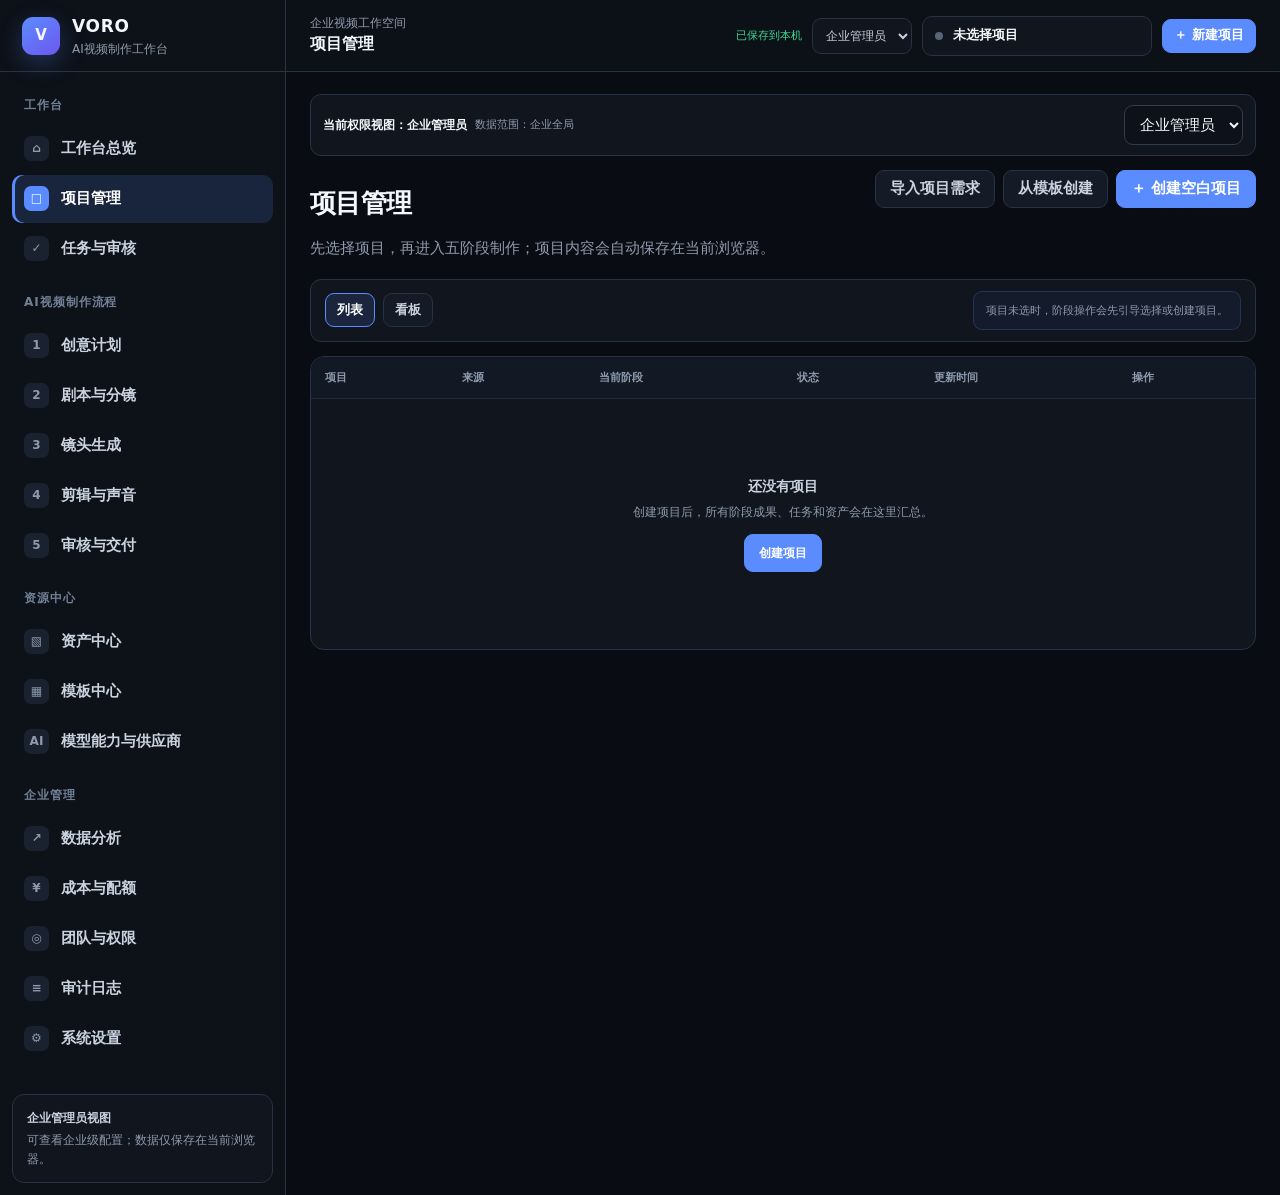
==== commit 1dcccbd8: "Publish guided naval generation demo" ====
--- a/prototype.html
+++ b/prototype.html
@@ -90,7 +90,8 @@
     .media-preview{border:1px solid var(--line);border-radius:11px;background:#070a0f;padding:12px}.media-preview video{display:block;width:100%;aspect-ratio:16/9;object-fit:contain;background:#000;border-radius:9px;margin-top:10px}.media-preview .artifact-head p{margin:4px 0 0;color:var(--text-3);font-size:11px}
     .shot-frame{position:relative;overflow:hidden}.shot-frame img{display:block;width:100%;height:100%;object-fit:cover}.shot-frame .frame-label{position:absolute;left:9px;bottom:8px;border:1px solid rgba(255,255,255,.15);border-radius:6px;background:rgba(3,7,12,.76);padding:4px 7px;color:#eaf1ff;font-size:10px;backdrop-filter:blur(6px)}
     .demo-media-tools{display:grid;gap:8px;margin-top:12px}.demo-media-row{display:grid;grid-template-columns:minmax(150px,.65fr) minmax(0,1.35fr);align-items:center;gap:10px;border:1px solid var(--line);border-radius:9px;background:#0d121a;padding:9px 10px}.demo-media-row b{font-size:11px}.demo-media-row small{display:block;margin-top:2px;color:var(--text-3);font-size:10px}.demo-media-row audio{width:100%;height:34px}.demo-file-links{display:flex;gap:7px;flex-wrap:wrap;margin-top:11px}.demo-card{margin-bottom:14px}.demo-coverage{display:flex;gap:7px;flex-wrap:wrap;margin-top:9px}.demo-coverage span{border:1px solid var(--line);border-radius:999px;background:#0d121a;padding:4px 8px;color:var(--text-3);font-size:10px}
-    @media(max-width:850px){.demo-banner{align-items:flex-start;display:block}.demo-banner-actions{margin-top:10px}.demo-summary-grid,.source-list{grid-template-columns:1fr}.demo-media-row{grid-template-columns:1fr}}
+    .guided-banner{display:flex;align-items:center;justify-content:space-between;gap:16px;margin-bottom:14px;padding:13px 15px;border:1px solid rgba(91,140,255,.42);border-radius:12px;background:linear-gradient(135deg,rgba(91,140,255,.13),rgba(61,220,151,.055))}.guided-banner-main{display:flex;align-items:center;gap:12px;min-width:0}.guided-step{display:grid;place-items:center;flex:0 0 42px;height:42px;border-radius:12px;background:var(--blue);color:#fff;font-weight:800}.guided-banner b{display:block;font-size:13px}.guided-banner p{margin:3px 0 0;color:var(--text-3);font-size:11px;line-height:1.55}.guided-progress{display:flex;align-items:center;gap:9px;min-width:210px}.guided-progress-track{flex:1;height:7px;border-radius:99px;background:#18202d;overflow:hidden}.guided-progress-track i{display:block;height:100%;border-radius:inherit;background:linear-gradient(90deg,var(--blue),var(--green))}.guided-progress span{font-size:11px;color:var(--text-2);white-space:nowrap}.generated-media{display:block;width:100%;aspect-ratio:16/9;object-fit:cover;background:#070a0f}.shot-frame.has-media{position:relative;overflow:hidden;padding:0}.shot-frame.has-media span{position:absolute;left:8px;bottom:8px;padding:4px 7px;border-radius:6px;background:rgba(4,8,14,.78);color:#fff;font-size:10px}.candidate-media{display:grid;grid-template-columns:96px minmax(0,1fr);gap:10px;align-items:start}.candidate-media img{width:96px;aspect-ratio:16/9;object-fit:cover;border-radius:7px;border:1px solid var(--line)}.live-sound-result{margin-top:10px;padding:10px;border:1px solid var(--line);border-radius:9px;background:#0b1018}.live-sound-result audio{display:block;width:100%;margin-top:8px}.generation-note{margin-top:8px;color:var(--text-3);font-size:10px;line-height:1.55}
+    @media(max-width:850px){.demo-banner{align-items:flex-start;display:block}.demo-banner-actions{margin-top:10px}.demo-summary-grid,.source-list{grid-template-columns:1fr}.demo-media-row{grid-template-columns:1fr}.guided-banner{display:block}.guided-progress{margin-top:12px;min-width:0}.candidate-media{grid-template-columns:72px minmax(0,1fr)}.candidate-media img{width:72px}}
   </style>
 </head>
 <body>
@@ -378,7 +379,7 @@
     }
     let state=loadState(), lastFocused=null, formSeq=0, renderFocus=false, saveTimer=null;
     function currentProject(){return state.projects.find(p=>p.id===state.currentProjectId)||null}
-    function freshProject(name='',brief='',source='blank',templateId=null){return {id:makeId('project'),name:name||'未命名项目',brief,source,templateId,status:'draft',currentStage:'plan',audience:'',useCase:'',language:'zh-CN',duration:'',ratio:'16:9',resolution:'',constraints:'',requiredTracks:{narration:true,music:true,sfx:true,subtitles:true},stageStatus:{plan:'draft',script:'not_started',shots:'not_started',edit:'not_started',delivery:'not_started'},plan:{parsed:false,job:'idle',directions:[],selected:null,baselineLocked:false,version:0},scenes:[],shots:[],timeline:{clips:[],history:[],future:[],tracks:{narration:'not_started',music:'not_started',sfx:'not_started',subtitles:'not_started'},dirty:false,savedVersion:0,previewStatus:'none'},delivery:{reviewVersion:null,qcStatus:'not_started',issues:[],approvalStatus:'none',exportStatus:'none'},visual:{subject:'',environment:'',style:'',negative:''},versions:[],createdAt:now(),updatedAt:now()}}
+    function freshProject(name='',brief='',source='blank',templateId=null){return {id:makeId('project'),name:name||'未命名项目',brief,source,templateId,status:'draft',currentStage:'plan',audience:'',useCase:'',language:'zh-CN',duration:'',ratio:'16:9',resolution:'',constraints:'',requiredTracks:{narration:true,music:true,sfx:true,subtitles:true},stageStatus:{plan:'draft',script:'not_started',shots:'not_started',edit:'not_started',delivery:'not_started'},plan:{requirementsSaved:false,parsed:false,job:'idle',directions:[],selected:null,baselineLocked:false,version:0},analysis:null,research:[],liveDemo:null,scenes:[],shots:[],timeline:{clips:[],history:[],future:[],tracks:{narration:'not_started',music:'not_started',sfx:'not_started',subtitles:'not_started'},dirty:false,savedVersion:0,previewStatus:'none'},delivery:{reviewVersion:null,qcStatus:'not_started',issues:[],approvalStatus:'none',exportStatus:'none'},visual:{subject:'',environment:'',style:'',negative:''},soundPlan:null,finalMedia:null,versions:[],createdAt:now(),updatedAt:now()}}
     function persist(label='',quiet=false){
       state.updatedAt=now();
       const safe=clone(state); safe.ui.drawer=null; safe.ui.pendingFiles=[]; safe.jobs={};
@@ -393,18 +394,18 @@
     function statusPill(status){return `<span class="status-pill ${esc(status)}">${STATUS_TEXT[status]||status}</span>`}
     function pageHead(title,desc,actions=''){return `<div class="page-head"><div><h1 class="page-title" tabindex="-1">${esc(title)}</h1><div class="page-desc">${esc(desc)}</div></div><div class="page-actions">${actions}</div></div>`}
     function scopeBar(){const p=currentProject();return `<div class="scope-bar"><b>当前权限视图：${ROLE_TEXT[state.role]}</b><span>数据范围：${state.role==='enterpriseAdmin'?'企业全局':p?'当前项目':'待选择项目'}</span><select class="select" id="inlineRoleSelect" aria-label="切换权限视图"><option value="member" ${state.role==='member'?'selected':''}>普通成员</option><option value="projectAdmin" ${state.role==='projectAdmin'?'selected':''}>项目管理员</option><option value="enterpriseAdmin" ${state.role==='enterpriseAdmin'?'selected':''}>企业管理员</option></select></div>`}
-    function projectTools(){const p=currentProject();if(!p)return'';return `<div class="project-tools"><div class="project-tools-left"><div class="context-mark">P</div><div class="context-copy"><b>${esc(p.name)}</b><small>当前项目 · ${STATUS_TEXT[p.stageStatus[p.currentStage]]||'草稿'} · 本机自动保存</small></div></div><div class="tool-links"><button class="tool-link" data-page="plan">项目需求</button><button class="tool-link" data-page="assets">项目素材</button><button class="tool-link" data-panel="visual-rules">视觉规则</button><button class="tool-link" data-page="cost">预算配额</button><button class="tool-link" data-panel="versions">版本记录</button></div></div>`}
+    function projectTools(){const p=currentProject();if(!p)return'';return `<div class="project-tools"><div class="project-tools-left"><div class="context-mark">P</div><div class="context-copy"><b>${esc(p.name)}</b><small>当前项目 · ${STATUS_TEXT[p.stageStatus[p.currentStage]]||'草稿'} · 本机自动保存</small>${p.liveDemo?.enabled?'<span class="demo-badge">现场逐步演示</span>':''}</div></div><div class="tool-links"><button class="tool-link" data-page="plan">项目需求</button><button class="tool-link" data-page="assets">项目素材</button><button class="tool-link" data-panel="visual-rules">视觉规则</button><button class="tool-link" data-page="cost">预算配额</button><button class="tool-link" data-panel="versions">版本记录</button>${p.liveDemo?.enabled?'<button class="tool-link" data-panel="reset-live-demo">重置演示进度</button>':''}</div></div>`}
     function stageStrip(){const p=currentProject();return `<div class="stage-strip" aria-label="项目进度">${STAGES.map(s=>{const st=p?.stageStatus?.[s.key]||'not_started';return `<button class="stage-chip ${state.page===s.key?'active':''} ${st==='locked'||st==='approved'?'locked':''}" data-page="${s.key}" ${state.page===s.key?'aria-current="step"':''}><em>${s.no}</em><span>${esc(s.name)}</span><small>${STATUS_TEXT[st]||'未开始'}</small></button>`}).join('')}</div>`}
-    function stageShell(title,desc,actions,content){return `${projectTools()}${pageHead(title,desc,actions)}${stageStrip()}${content}`}
+    function stageShell(title,desc,actions,content){const p=currentProject();return `${projectTools()}${pageHead(title,desc,actions)}${stageStrip()}${guidedDemoBanner(p)}${content}`}
     function emptyState(title,desc,actions=''){return `<div class="empty"><div class="empty-icon">＋</div><b>${esc(title)}</b><p>${esc(desc)}</p><div class="empty-actions">${actions}</div></div>`}
     function tableEmpty(title,desc,actions=''){return `<tr class="data-table-empty"><td colspan="8"><div class="table-empty"><b>${esc(title)}</b><p>${esc(desc)}</p>${actions}</div></td></tr>`}
     function canAccess(page){return (ROLE_PAGES[state.role]||ROLE_PAGES.member).includes(page)}
     function requireProject(nextPage){if(currentProject())return true;state.ui.pendingPage=nextPage;openDrawer('project-gate',{nextPage});return false}
     function setStage(p,key,status){p.stageStatus[key]=status;p.currentStage=key;p.updatedAt=now()}
     function markDownstreamStale(p,from){const i=STAGE_KEYS.indexOf(from);STAGE_KEYS.slice(i+1).forEach(k=>{if(p.stageStatus[k]!=='not_started')p.stageStatus[k]='stale'});if(p.finalMedia)p.finalMedia.stale=true;if(from!=='delivery'){p.delivery.reviewVersion=null;p.delivery.approvalStatus='none';p.delivery.exportStatus='none'}}
-    function runJob(key,label,complete){if(state.jobs[key]?.status==='running')return;state.jobs[key]={status:'running',label,progress:20};render(false);setTimeout(()=>{state.jobs[key].progress=70;render(false);setTimeout(()=>{try{complete()}catch(err){state.jobs[key]={status:'failed',label,error:err.message};render(false);toast('AI任务失败',err.message,'warn');return}state.jobs[key]={status:'ready',label,progress:100};persist(`${label}已完成`,true);render(false);toast(`${label}已完成`,'成果已生成，可继续编辑、采用或重做','success')},360)},320)}
-    function jobButton(key,label,action,disabled=false){const j=state.jobs[key];return `<button class="btn btn-primary btn-sm" data-action="${action}" ${disabled||j?.status==='running'?'disabled':''}>${j?.status==='running'?`生成中 ${j.progress}%`:label}</button>`}
-    function normalizeProject(p){p.requiredTracks={narration:true,music:true,sfx:true,subtitles:true,...(p.requiredTracks||{})};p.plan={parsed:false,job:'idle',directions:[],selected:null,baselineLocked:false,version:0,...(p.plan||{})};p.scenes=p.scenes||[];p.shots=p.shots||[];p.timeline={clips:[],history:[],future:[],tracks:{narration:'not_started',music:'not_started',sfx:'not_started',subtitles:'not_started'},dirty:false,savedVersion:0,previewStatus:'none',...(p.timeline||{})};p.timeline.tracks={narration:'not_started',music:'not_started',sfx:'not_started',subtitles:'not_started',...(p.timeline.tracks||{})};p.delivery={reviewVersion:null,qcStatus:'not_started',issues:[],approvalStatus:'none',exportStatus:'none',...(p.delivery||{})};p.visual={subject:'',environment:'',style:'',negative:'',...(p.visual||{})};p.finalMedia=p.finalMedia||null;p.research=p.research||[];p.analysis=p.analysis||null;p.soundPlan=p.soundPlan||null;return p}
+    function runJob(key,label,complete){if(state.jobs[key]?.status==='running')return;const p=currentProject();state.jobs[key]={status:'running',label,progress:20};if(p?.liveDemo?.enabled)p.liveDemo.activeJob={key,label,status:'running',progress:20,startedAt:now()};persist('',true);render(false);setTimeout(()=>{state.jobs[key].progress=70;if(p?.liveDemo?.activeJob?.key===key){p.liveDemo.activeJob.progress=70;persist('',true)}render(false);setTimeout(()=>{try{complete()}catch(err){state.jobs[key]={status:'failed',label,error:err.message};if(p?.liveDemo?.activeJob?.key===key)p.liveDemo.activeJob={...p.liveDemo.activeJob,status:'failed',error:err.message};persist('',true);render(false);toast('AI任务失败',err.message,'warn');return}state.jobs[key]={status:'ready',label,progress:100};if(p?.liveDemo?.activeJob?.key===key)p.liveDemo.activeJob={...p.liveDemo.activeJob,status:'ready',progress:100,finishedAt:now()};persist(`${label}已完成`,true);render(false);toast(`${label}已完成`,'成果已生成，可继续编辑、采用或重做','success')},360)},320)}
+    function jobButton(key,label,action,disabled=false){const j=state.jobs[key],saved=currentProject()?.liveDemo?.activeJob,interrupted=saved?.key===key&&saved.status==='interrupted';return `<button class="btn btn-primary btn-sm" data-action="${action}" ${disabled||j?.status==='running'?'disabled':''}>${j?.status==='running'?`生成中 ${j.progress}%`:interrupted?`继续${label}`:label}</button>`}
+    function normalizeProject(p){p.requiredTracks={narration:true,music:true,sfx:true,subtitles:true,...(p.requiredTracks||{})};p.plan={requirementsSaved:!!p.brief,parsed:false,job:'idle',directions:[],selected:null,baselineLocked:false,version:0,...(p.plan||{})};p.scenes=p.scenes||[];p.shots=p.shots||[];p.timeline={clips:[],history:[],future:[],tracks:{narration:'not_started',music:'not_started',sfx:'not_started',subtitles:'not_started'},dirty:false,savedVersion:0,previewStatus:'none',...(p.timeline||{})};p.timeline.tracks={narration:'not_started',music:'not_started',sfx:'not_started',subtitles:'not_started',...(p.timeline.tracks||{})};p.delivery={reviewVersion:null,qcStatus:'not_started',issues:[],approvalStatus:'none',exportStatus:'none',...(p.delivery||{})};p.visual={subject:'',environment:'',style:'',negative:'',...(p.visual||{})};p.finalMedia=p.finalMedia||null;p.research=p.research||[];p.analysis=p.analysis||null;p.soundPlan=p.soundPlan||null;p.liveDemo=p.liveDemo||null;if(p.liveDemo?.activeJob?.status==='running')p.liveDemo.activeJob={...p.liveDemo.activeJob,status:'interrupted',interruptedAt:now()};return p}
     state.projects.forEach(normalizeProject);
 
     function buildCustomerDemoBundle(){
@@ -469,10 +470,60 @@
       return {project,assets,connections,routes,reviewTask};
     }
 
+    function isNavalScenario(p){const text=p?.brief||'';return /水面舰船|主力列装型号/.test(text)&&/舰船三维模型|三维模型/.test(text)&&/舰载机/.test(text)&&/海浪|海洋环境/.test(text)}
+    function ensureNavalLiveDemo(p){
+      if(!p||!isNavalScenario(p))return false;
+      if(!p.liveDemo||p.liveDemo.scenario!=='naval'){p.liveDemo={enabled:true,scenario:'naval',sessionId:makeId('live_demo'),version:1,currentStep:'brief',completedSteps:[],resetCount:0,startedAt:now()}}
+      return true
+    }
+    function ensureNavalRoutes(p){
+      if(!p||state.modelConnections.some(x=>x.demoOwnerId===p.id&&x.liveDemo))return;
+      const bundle=buildCustomerDemoBundle(),idMap=new Map();
+      bundle.connections.forEach(m=>{const id=makeId('model');idMap.set(m.id,id);state.modelConnections.push({...clone(m),id,name:m.name.replace('演示路由','现场演示路由'),demoKey:null,demoOwnerId:p.id,liveDemo:true,createdAt:now(),updatedAt:now()})});
+      bundle.routes.forEach(r=>state.routes.push({...clone(r),id:makeId('route'),projectId:p.id,primaryConnectionId:idMap.get(r.primaryConnectionId)||'',demoKey:null,demoOwnerId:p.id,liveDemo:true,createdAt:now()}));
+    }
+    function navalGuideState(p){
+      const shots=p.shots||[],keyframes=shots.length&&shots.every(s=>(s.candidates||[]).some(c=>c.mediaType==='image')),videos=shots.length&&shots.every(s=>(s.candidates||[]).some(c=>c.mediaType==='video')),tracks=Object.entries(p.requiredTracks||{}).every(([k,v])=>!v||p.timeline.tracks[k]==='ready');
+      const checks=[p.plan.requirementsSaved,!!p.analysis,p.plan.directions.length===3,p.plan.baselineLocked,p.scenes.length===6&&shots.length===15,p.stageStatus.script==='locked',keyframes,videos,p.stageStatus.shots==='locked',p.timeline.clips.length===15&&tracks,!!p.finalMedia,p.delivery.exportStatus==='ready'];
+      const done=checks.filter(Boolean).length,next=[
+        '保存刚刚粘贴的原始需求','点击“AI解析需求”','生成三套创意方案','采用方案并锁定计划基线','让AI生成六场景、15镜头','确认并锁定分镜版本','批量生成15张关键帧','基于关键帧批量生成视频候选','采用AI推荐并锁定全部镜头','建立时间线并生成旁白、音乐、音效和字幕','保存时间线并渲染审核版','运行AI质检、审批并导出交付包'
+      ][Math.min(done,11)];
+      return {done,total:12,percent:Math.round(done/12*100),next}
+    }
+    function guidedDemoBanner(p){if(!p?.liveDemo?.enabled)return'';const g=navalGuideState(p);return `<div class="guided-banner"><div class="guided-banner-main"><div class="guided-step">${Math.min(g.done+1,g.total)}</div><div><b>现场逐步生成演示 · 当前成果不会预先出现</b><p>下一步：${esc(g.next)}。每次AI操作都会生成新成果并保留编辑、版本和局部重做能力。</p></div></div><div class="guided-progress"><div class="guided-progress-track"><i style="width:${g.percent}%"></i></div><span>${g.done}/${g.total}</span></div></div>`}
+    function createProjectAnalysis(p){
+      if(ensureNavalLiveDemo(p)){
+        const template=buildCustomerDemoBundle().project;p.analysis=clone(template.analysis);p.research=clone(template.research);p.duration=p.duration||'90';p.ratio=p.ratio||'16:9';p.audience=p.audience||'行业交流、企业展厅与专业汇报客户';p.useCase=p.useCase||'客户现场演示、方案验证与功能讲解';p.constraints=p.constraints||template.constraints;p.resolution=p.resolution||'1280×720';ensureNavalRoutes(p);p.liveDemo.currentStep='analysis';p.liveDemo.completedSteps=['brief','analysis'];return
+      }
+      const brief=p.brief.trim();p.analysis={goal:`把“${brief.slice(0,72)}${brief.length>72?'…':''}”转化为可执行的视频生产计划。`,required:['明确主题、受众和核心信息','形成可拆分的场景与镜头结构','保留可编辑、可审核的生成成果'],boundaries:['不补写未经确认的事实','素材来源与授权需单独确认','最终结果以人工采用版本为准'],risks:['需求信息不足导致方案偏差','主体与风格在多镜头间不一致','音画节奏与目标时长不匹配']};p.research=[]
+    }
+    function createNavalPlanDirections(){const template=buildCustomerDemoBundle().project;return template.plan.directions.map((d,i)=>({...clone(d),id:makeId('direction'),version:i+1,humanEdited:false,createdAt:now()}))}
+    function generateNavalStoryboard(p){
+      const template=buildCustomerDemoBundle().project,sceneMap=new Map();
+      p.scenes=template.scenes.map(s=>{const id=makeId('scene');sceneMap.set(s.id,id);return {id,name:s.name,description:s.description,locked:false,createdAt:now(),source:'ai'}});
+      p.shots=template.shots.map((s,i)=>{const frame=s.candidates.find(c=>c.mediaType==='image'),video=s.candidates.find(c=>c.mediaType==='video');return {id:makeId('shot'),sceneId:sceneMap.get(s.sceneId),name:s.name,visual:s.visual,narration:s.narration,screenText:s.screenText,duration:s.duration,shotSize:s.shotSize,camera:s.camera,acceptance:s.acceptance,status:'draft',locked:false,version:1,candidates:[],adoptedCandidateId:null,mediaPlan:{poster:frame?.src||frame?.poster,video:video?.src,prompt:frame?.prompt||video?.prompt,frameNo:i+1},createdAt:now()}});
+      p.visual=clone(template.visual);p.soundPlan=null;p.finalMedia=null;p.delivery={reviewVersion:null,qcStatus:'not_started',issues:[],approvalStatus:'none',exportStatus:'none'};p.timeline={clips:[],history:[],future:[],tracks:{narration:'not_started',music:'not_started',sfx:'not_started',subtitles:'not_started'},dirty:false,savedVersion:0,previewStatus:'none'};p.liveDemo.currentStep='script';p.liveDemo.completedSteps=[...new Set([...(p.liveDemo.completedSteps||[]),'plan','script'])];state.ui.selectedSceneId=p.scenes[0]?.id||null;state.ui.selectedShotId=p.shots[0]?.id||null;state.ui.scriptView='storyboard';setStage(p,'script','draft')
+    }
+    function recordGeneratedAsset(p,s,c){if(!c?.src||state.assets.some(a=>a.sourceCandidateId===c.id))return;state.assets.unshift({id:makeId('asset'),name:`${c.mediaType==='video'?'视频候选':'关键帧'} · ${s.name}`,mediaType:c.mediaType,status:'ready',scope:{level:'project',projectId:p.id,stageKey:'shots',targetId:s.id},source:c.modelRoute,license:'internal',rightsNote:c.mediaType==='video'?'现场演示生成记录；商业发布前确认无水印输出和平台授权。':'现场演示生成记录；商业发布前复核参考与生成素材授权。',tags:['现场逐步演示',c.mediaType==='video'?'视频候选':'关键帧'],url:c.src,fileMeta:{mime:c.mediaType==='video'?'video/mp4':'image/png',size:c.mediaType==='video'?720000:2000000},sourceCandidateId:c.id,demoOwnerId:p.id,liveDemo:true,createdAt:now(),updatedAt:now()})}
+    function addNavalCandidate(p,s,kind){
+      const video=kind==='video',same=(s.candidates||[]).filter(c=>c.mediaType===(video?'video':'image')).length,c={id:makeId('candidate'),type:video?'视频候选':'关键帧',status:'ready',prompt:s.mediaPlan?.prompt||`${s.visual}；写实纪录片质感，保持主体、海况和镜头连续性。`,version:same+1,modelRoute:video?'可灵 2.1 Pro · 图生视频（现场演示记录）':'高保真关键帧模型 · 一致性优先（现场演示路由）',mediaType:video?'video':'image',poster:s.mediaPlan?.poster||demoFrame(Math.min((p.shots.indexOf(s)||0)+1,12)),src:video?s.mediaPlan?.video:s.mediaPlan?.poster,inPoint:video?p.shots.indexOf(s)*6:undefined,outPoint:video?(p.shots.indexOf(s)+1)*6:undefined,createdAt:now()};s.candidates=s.candidates||[];s.candidates.push(c);s.status='ready';recordGeneratedAsset(p,s,c);return c
+    }
+    function ensureNavalSoundPlan(p){if(!p.soundPlan&&ensureNavalLiveDemo(p))p.soundPlan=clone(buildCustomerDemoBundle().project.soundPlan);return p.soundPlan}
+    function soundResultHtml(p,key){if(p.timeline.tracks[key]!=='ready')return'';const sp=ensureNavalSoundPlan(p);if(!sp)return'';if(key==='narration')return `<div class="live-sound-result"><b>${esc(sp.narration.name)}</b><small>${esc(sp.narration.note)}</small><audio controls preload="none" src="${esc(resolveMediaPath(sp.narration.src))}"></audio></div>`;if(key==='music')return `<div class="live-sound-result"><b>${esc(sp.music.name)}</b><small>${esc(sp.music.note)}</small><audio controls preload="none" src="${esc(resolveMediaPath(sp.music.src))}"></audio></div>`;if(key==='sfx')return `<div class="live-sound-result"><b>动作音效组合成果</b><small>海浪天气、舰船机械、主炮水柱与舰载机动作已按时间线规划。</small><audio controls preload="none" src="${esc(resolveMediaPath(sp.sfx[2].src))}"></audio></div>`;return `<div class="live-sound-result"><b>${esc(sp.subtitle.name)}</b><small>${esc(sp.subtitle.note)}</small><div class="demo-file-links"><a class="btn btn-xs" href="${esc(resolveMediaPath(sp.subtitle.src))}" target="_blank" rel="noopener">打开SRT字幕</a></div></div>`}
+    function prepareNavalFinalMedia(p){
+      const template=buildCustomerDemoBundle().project,sequence=(p.delivery.reviewVersion?.sequence||0)+1;ensureNavalSoundPlan(p);p.finalMedia={...clone(template.finalMedia),version:`V${sequence}`,createdAt:now(),stale:false};p.delivery.reviewVersion={id:makeId('review'),label:`客户审核版 V${sequence}`,sequence,timelineVersion:p.timeline.savedVersion,videoSrc:DEMO_FINAL_VIDEO,createdAt:now()};p.delivery.qcStatus='not_started';p.delivery.issues=[];p.delivery.approvalStatus='none';p.timeline.previewStatus='ready';p.liveDemo.currentStep='review';p.liveDemo.completedSteps=[...new Set([...(p.liveDemo.completedSteps||[]),'edit','review'])];
+      const finals=[{name:'90秒音画字幕审核版',mediaType:'video',url:DEMO_FINAL_VIDEO,mime:'video/mp4',size:16344710,stageKey:'delivery'},{name:'最终90秒中文旁白',mediaType:'audio',url:p.soundPlan.narration.src,mime:'audio/wav',size:8640078,stageKey:'edit'},{name:'最终简体中文字幕',mediaType:'document',url:DEMO_SUBTITLE,mime:'application/x-subrip',size:1770,stageKey:'delivery'}];finals.forEach(a=>{if(!state.assets.some(x=>x.demoOwnerId===p.id&&x.url===a.url))state.assets.unshift({id:makeId('asset'),name:a.name,mediaType:a.mediaType,status:'ready',scope:{level:'project',projectId:p.id,stageKey:a.stageKey,targetId:null},source:'现场逐步生成演示成果',license:'internal',rightsNote:'客户功能演示使用；商业发布前复核平台授权。',tags:['现场逐步演示','最终成果'],url:a.url,fileMeta:{mime:a.mime,size:a.size},demoOwnerId:p.id,liveDemo:true,createdAt:now(),updatedAt:now()})})
+    }
+    function runNavalDemoQc(p){const at=now();p.delivery.issues=[{id:makeId('issue'),title:'多模型镜头色温与对比度统一',description:'AI已统一15段生成视频的色温、画幅、帧率与对比度。',target:'时间线',severity:'warning',status:'fixed',createdAt:at},{id:makeId('issue'),title:'字幕断句与底部安全区校正',description:'AI已按最终旁白复核17条字幕并校正安全区。',target:'subtitles',severity:'warning',status:'fixed',createdAt:at},{id:makeId('issue'),title:'动作音效与画面冲击点对齐',description:'主炮、海面水柱与舰载机段的动作音效已完成自动对齐。',target:'sfx',severity:'warning',status:'fixed',createdAt:at}];p.delivery.qcStatus='ready';p.delivery.qcSummary={passed:32,warningsFixed:3,blocking:0};setStage(p,'delivery','ready');p.liveDemo.currentStep='qc'}
+    function resetLiveDemo(p){
+      if(!p?.liveDemo?.enabled)return;const resetCount=(p.liveDemo.resetCount||0)+1;state.assets=state.assets.filter(x=>x.demoOwnerId!==p.id);state.tasks=state.tasks.filter(x=>x.demoOwnerId!==p.id&&x.projectId!==p.id);state.routes=state.routes.filter(x=>x.demoOwnerId!==p.id);state.modelConnections=state.modelConnections.filter(x=>x.demoOwnerId!==p.id);p.status='draft';p.currentStage='plan';p.stageStatus={plan:'draft',script:'not_started',shots:'not_started',edit:'not_started',delivery:'not_started'};p.plan={requirementsSaved:true,parsed:false,job:'idle',directions:[],selected:null,baselineLocked:false,version:0};p.analysis=null;p.research=[];p.scenes=[];p.shots=[];p.timeline={clips:[],history:[],future:[],tracks:{narration:'not_started',music:'not_started',sfx:'not_started',subtitles:'not_started'},dirty:false,savedVersion:0,previewStatus:'none'};p.delivery={reviewVersion:null,qcStatus:'not_started',issues:[],approvalStatus:'none',exportStatus:'none'};p.visual={subject:'',environment:'',style:'',negative:''};p.soundPlan=null;p.finalMedia=null;p.versions=[];p.liveDemo={enabled:true,scenario:'naval',sessionId:makeId('live_demo'),version:1,currentStep:'brief',completedSteps:['brief'],resetCount,startedAt:now()};state.ui.selectedSceneId=null;state.ui.selectedShotId=null;state.ui.selectedClipId=null;persist('重新开始现场逐步演示',true);closeDrawer();go('plan');toast('演示进度已重置','保留项目名称和原始需求，其他生成成果已清空','success')
+    }
+    function retireLegacyCompletedDemo(){const ids=state.projects.filter(p=>p.isDemo&&p.demoKey===DEMO_KEY).map(p=>p.id);if(!ids.length)return;state.projects=state.projects.filter(p=>!ids.includes(p.id));state.assets=state.assets.filter(x=>!ids.includes(x.demoOwnerId));state.tasks=state.tasks.filter(x=>!ids.includes(x.demoOwnerId));state.routes=state.routes.filter(x=>!ids.includes(x.demoOwnerId));state.modelConnections=state.modelConnections.filter(x=>!ids.includes(x.demoOwnerId));if(ids.includes(state.currentProjectId))state.currentProjectId=null;persist('',true)}
+    function planAnalysisHtml(p){if(!p.analysis)return'';const a=p.analysis;return `<section class="card demo-card demo-analysis"><div class="card-head"><div><h3>AI需求解析成果</h3><p>${esc(a.goal)}</p></div>${statusPill('ready')}</div><div class="card-body"><div class="demo-summary-grid"><div class="demo-summary-block"><h4>必须覆盖</h4><ul>${(a.required||[]).map(x=>`<li>${esc(x)}</li>`).join('')}</ul></div><div class="demo-summary-block"><h4>内容边界</h4><ul>${(a.boundaries||[]).map(x=>`<li>${esc(x)}</li>`).join('')}</ul></div><div class="demo-summary-block"><h4>主要生成风险</h4><ul>${(a.risks||[]).map(x=>`<li>${esc(x)}</li>`).join('')}</ul></div></div>${p.liveDemo?.enabled?'<div class="demo-coverage"><span>建议90秒</span><span>16:9横屏</span><span>写实纪录片</span><span>六场景15镜头</span><span>全声音轨</span></div>':''}</div></section>${p.research?.length?`<section class="card demo-card demo-research"><div class="card-head"><div><h3>公开事实校验与参考资料</h3><p>仅用于核验公开舰型外观和公开活动类型，不直接把网页媒体作为最终成片素材。</p></div><span>${p.research.length} 项</span></div><div class="card-body"><div class="source-list">${p.research.map(r=>`<a class="source-item" href="${esc(r.url)}" target="_blank" rel="noopener noreferrer"><b>${esc(r.title)}</b><small>${esc(r.note)}</small></a>`).join('')}</div></div></section>`:''}`}
+
     function finalVideoPlayer(p,id,title){const m=p?.finalMedia;if(!m?.src)return'';return `<div class="media-preview"><div class="artifact-head"><div><h4>${esc(title)}</h4><p>${esc(m.title)} · ${esc(m.duration)}秒 · ${esc(m.version)}</p></div>${statusPill(m.stale?'stale':'ready')}</div><video id="${esc(id)}" controls playsinline preload="metadata" poster="${esc(resolveMediaPath(m.poster||''))}" src="${esc(resolveMediaPath(m.src))}">当前浏览器不支持视频播放。</video></div>`}
     function demoBannerHtml(){return `<div class="demo-banner"><div><b>客户演示样例 · 五阶段已完整跑通</b><p>原始需求、三套创意方案、六场景15镜头、关键帧与视频候选、声音时间线、AI质检和V7最终成片均已归档；每项仍可编辑或局部AI重做。</p></div><div class="demo-banner-actions"><button class="btn btn-sm" data-page="plan">从需求开始演示</button><button class="btn btn-sm" data-page="models">查看AI模型路由</button><button class="btn btn-sm" data-panel="restore-blank">移除演示样例</button></div></div>`}
     function decorateCustomerDemo(){
-      if(['projects','dashboard'].includes(state.page)){const actions=$('.page-actions');if(actions&&!$('[data-panel="load-customer-demo"]',actions)){const b=document.createElement('button');b.className='btn';b.dataset.panel='load-customer-demo';b.textContent=state.projects.some(x=>x.demoKey===DEMO_KEY)?'打开客户演示样例':'载入客户演示样例';actions.insertBefore(b,actions.querySelector('.btn-primary'))}}
       if(state.page==='projects'){const rows=$$('.data-table tbody tr'),cards=$$('.project-card');state.projects.forEach((pr,i)=>{if(!pr.isDemo)return;const row=rows[i];if(row){const cells=$$('td',row);if(cells[0]&&!$('.demo-badge',cells[0]))cells[0].insertAdjacentHTML('beforeend',' <span class="demo-badge">客户样例</span>');if(cells[1])cells[1].textContent='客户演示样例';if(cells[3])cells[3].innerHTML=statusPill('approved')}const card=cards[i];if(card){const heading=$('h3',card),pill=$('.status-pill',card);if(heading&&!$('.demo-badge',card))heading.insertAdjacentHTML('afterend','<span class="demo-badge">客户样例</span>');if(pill){pill.className='status-pill approved';pill.textContent='已通过'}}})}
       const p=currentProject();if(!p?.isDemo)return;
       const copy=$('.project-tools .context-copy');if(copy&&!$('.demo-badge',copy))copy.insertAdjacentHTML('beforeend','<span class="demo-badge">客户演示样例</span>');const links=$('.project-tools .tool-links');if(links&&!$('[data-panel="restore-blank"]',links))links.insertAdjacentHTML('beforeend','<button class="tool-link" data-panel="restore-blank">移除演示样例</button>');
@@ -526,9 +577,12 @@
 
     function planPage(){
       const p=currentProject();if(!p)return `${pageHead('创意计划','先选择项目，再填写需求并生成计划。')} ${emptyState('尚未选择项目','选择或创建项目后，AI成果才会归档到正确项目。','<button class="btn btn-primary" data-page="projects">选择项目</button>')}`;
-      const dirs=p.plan.directions.map((d,i)=>`<article class="artifact ${p.plan.selected===d.id?'selected':''}"><div class="artifact-head"><div><h4>${esc(d.title)}</h4><p>AI生成 · V${d.version}${d.humanEdited?' · 人工已编辑':''}</p></div>${p.plan.selected===d.id?statusPill('ready'):statusPill('draft')}</div><div class="form-group"><label class="form-label">创作主张</label><textarea class="textarea" data-direction-field="summary" data-id="${d.id}">${esc(d.summary)}</textarea></div><div class="form-grid" style="margin-top:9px"><div class="form-group"><label class="form-label">内容结构</label><textarea class="textarea" data-direction-field="structure" data-id="${d.id}">${esc(d.structure)}</textarea></div><div class="form-group"><label class="form-label">时长与节奏</label><textarea class="textarea" data-direction-field="rhythm" data-id="${d.id}">${esc(d.rhythm)}</textarea></div></div><div class="artifact-actions" style="margin-top:10px"><button class="btn btn-xs" data-action="select-direction" data-id="${d.id}">${p.plan.selected===d.id?'已采用':'采用此候选'}</button><button class="btn btn-xs" data-action="ai-refine-plan" data-id="${d.id}">AI局部优化</button><button class="btn btn-xs" data-action="duplicate-direction" data-id="${d.id}">保存为新版本</button></div></article>`).join('');
       const locked=p.plan.baselineLocked;
-      return stageShell('创意计划','将原始需求转化为可编辑、可选择和可锁定的项目计划。',`<button class="btn" data-action="save-requirements">保存需求</button>${jobButton(`plan:${p.id}`,'AI生成计划','ai-plan',!p.brief.trim())}<button class="btn btn-primary" data-page="script" ${!locked?'disabled title="需先锁定计划基线"':''}>进入剧本与分镜</button>`,`<div class="stage-alert ${locked?'success':''}"><div><b>${locked?'计划基线已锁定':'当前为需求草稿'}</b><p>${locked?'下游已可引用当前计划；解锁修改会把下游标记为需更新。':'填写并保存需求，生成候选后采用并锁定。'}</p></div>${locked?'<button class="btn btn-sm" data-action="unlock-plan">解锁并创建新版本</button>':''}</div><div class="grid-2-1"><div class="stack"><section class="card"><div class="card-head"><div><h3>项目需求</h3><p>所有字段自动保存在本机，可随时返回继续。</p></div>${statusPill(p.plan.parsed?'ready':'draft')}</div><div class="card-body"><div class="form-grid"><div class="form-group full"><label class="form-label">原始需求 <span class="required">*</span></label><textarea class="textarea" data-project-field="brief" placeholder="说明要制作什么、给谁看、希望达到什么效果">${esc(p.brief)}</textarea></div><div class="form-group"><label class="form-label">目标受众</label><input class="input" data-project-field="audience" value="${esc(p.audience)}" placeholder="例如：内部评审、公开传播"></div><div class="form-group"><label class="form-label">使用场景</label><input class="input" data-project-field="useCase" value="${esc(p.useCase)}" placeholder="说明发布渠道或播放环境"></div><div class="form-group"><label class="form-label">目标时长（秒）</label><input class="input" type="number" min="1" data-project-field="duration" value="${esc(p.duration)}" placeholder="未设定"></div><div class="form-group"><label class="form-label">主画幅</label><select class="select" data-project-field="ratio"><option value="16:9" ${p.ratio==='16:9'?'selected':''}>16:9 横屏</option><option value="9:16" ${p.ratio==='9:16'?'selected':''}>9:16 竖屏</option><option value="1:1" ${p.ratio==='1:1'?'selected':''}>1:1 方形</option></select></div><div class="form-group full"><label class="form-label">必须项、禁止项与约束</label><textarea class="textarea" data-project-field="constraints" placeholder="可填写必须出现、不能出现、事实依据、版权要求等">${esc(p.constraints)}</textarea></div></div></div></section><section class="card"><div class="card-head"><div><h3>AI计划候选</h3><p>每次生成或局部优化都会保留独立版本。</p></div>${p.plan.directions.length?`<span>${p.plan.directions.length} 个候选</span>`:''}</div><div class="card-body">${dirs||emptyState('尚未生成计划候选','保存需求后点击“AI生成计划”，系统会创建可编辑候选。')}</div></section></div><aside class="stack"><section class="card"><div class="card-head"><h3>当前计划基线</h3></div><div class="card-body">${p.plan.selected?`<div class="artifact selected"><div class="artifact-head"><h4>${esc(p.plan.directions.find(d=>d.id===p.plan.selected)?.title||'已选候选')}</h4>${statusPill(locked?'locked':'ready')}</div><p>版本 V${p.plan.version||1} · ${locked?'下游可引用':'等待锁定'}</p>${locked?'':'<button class="btn btn-primary btn-sm" data-action="lock-plan">设为计划基线并锁定</button>'}</div>`:emptyState('尚未采用候选','先从左侧选择一个候选。')}</div></section><section class="card"><div class="card-head"><h3>输出与轨道要求</h3></div><div class="card-body">${['narration:旁白','music:音乐','sfx:音效','subtitles:字幕'].map(x=>{const [k,n]=x.split(':');return `<div class="setting-row"><div><b>${n}</b><small>纳入成片检查与交付清单</small></div><button class="switch ${p.requiredTracks[k]?'on':''}" role="switch" aria-checked="${p.requiredTracks[k]}" aria-label="是否需要${n}" data-action="toggle-track" data-key="${k}"></button></div>`}).join('')}</div></section></aside></div>`)
+      const dirs=p.plan.directions.map(d=>`<article class="artifact ${p.plan.selected===d.id?'selected':''}"><div class="artifact-head"><div><h4>${esc(d.title)}</h4><p>AI生成 · V${d.version}${d.humanEdited?' · 人工已编辑':''}</p></div>${p.plan.selected===d.id?statusPill('ready'):statusPill('draft')}</div><div class="form-group"><label class="form-label">创作主张</label><textarea class="textarea" data-direction-field="summary" data-id="${d.id}" ${locked?'readonly':''}>${esc(d.summary)}</textarea></div><div class="form-grid" style="margin-top:9px"><div class="form-group"><label class="form-label">内容结构</label><textarea class="textarea" data-direction-field="structure" data-id="${d.id}" ${locked?'readonly':''}>${esc(d.structure)}</textarea></div><div class="form-group"><label class="form-label">时长与节奏</label><textarea class="textarea" data-direction-field="rhythm" data-id="${d.id}" ${locked?'readonly':''}>${esc(d.rhythm)}</textarea></div></div><div class="artifact-actions" style="margin-top:10px"><button class="btn btn-xs" data-action="select-direction" data-id="${d.id}" ${locked?'disabled':''}>${p.plan.selected===d.id?'已采用':'采用此候选'}</button><button class="btn btn-xs" data-action="ai-refine-plan" data-id="${d.id}" ${locked?'disabled':''}>AI局部优化</button><button class="btn btn-xs" data-action="duplicate-direction" data-id="${d.id}" ${locked?'disabled':''}>保存为新版本</button></div></article>`).join('');
+      const statusTitle=locked?'计划基线已锁定':!p.plan.requirementsSaved?'等待保存原始需求':!p.analysis?'需求已保存，等待AI解析':!p.plan.directions.length?'需求解析完成，等待生成方案':'创意方案已生成，等待采用并锁定';
+      const statusDesc=locked?'下游已可引用当前计划；如需修改，请先解锁创建新版本。':!p.plan.requirementsSaved?'粘贴原始需求后先保存，AI不会提前生成任何成果。':!p.analysis?'点击“AI解析需求”，把自由文本转换成结构化生产约束。':!p.plan.directions.length?'确认解析结果后，生成三套可比较、可编辑的创意方向。':'选择一个方案作为基线，再进入剧本与分镜。';
+      const actions=`<button class="btn" data-action="save-requirements" ${locked?'disabled':''}>保存需求</button>${jobButton(`analysis:${p.id}`,'AI解析需求','ai-analyze',locked||!p.brief.trim()||!p.plan.requirementsSaved)}${jobButton(`plan:${p.id}`,'生成三套创意方案','ai-plan',locked||!p.analysis)}<button class="btn btn-primary" data-page="script" ${!locked?'disabled title="需先锁定计划基线"':''}>进入剧本与分镜</button>`;
+      return stageShell('创意计划','从原始需求开始，依次完成AI解析、方案选择和计划锁定。',actions,`<div class="stage-alert ${locked?'success':''}"><div><b>${statusTitle}</b><p>${statusDesc}</p></div>${locked?'<button class="btn btn-sm" data-action="unlock-plan">解锁并创建新版本</button>':''}</div>${planAnalysisHtml(p)}<div class="grid-2-1"><div class="stack"><section class="card"><div class="card-head"><div><h3>项目需求</h3><p>这是现场演示的真实起点；保存前不会产生AI成果。</p></div>${statusPill(p.plan.requirementsSaved?'ready':'draft')}</div><div class="card-body"><div class="form-grid"><div class="form-group full"><label class="form-label">原始需求 <span class="required">*</span></label><textarea class="textarea" data-project-field="brief" placeholder="把客户需求完整粘贴到这里" ${locked?'readonly':''}>${esc(p.brief)}</textarea></div><div class="form-group"><label class="form-label">目标受众</label><input class="input" data-project-field="audience" value="${esc(p.audience)}" placeholder="AI解析后可自动建议" ${locked?'readonly':''}></div><div class="form-group"><label class="form-label">使用场景</label><input class="input" data-project-field="useCase" value="${esc(p.useCase)}" placeholder="AI解析后可自动建议" ${locked?'readonly':''}></div><div class="form-group"><label class="form-label">目标时长（秒）</label><input class="input" type="number" min="1" data-project-field="duration" value="${esc(p.duration)}" placeholder="AI解析后可建议" ${locked?'readonly':''}></div><div class="form-group"><label class="form-label">主画幅</label><select class="select" data-project-field="ratio" ${locked?'disabled':''}><option value="16:9" ${p.ratio==='16:9'?'selected':''}>16:9 横屏</option><option value="9:16" ${p.ratio==='9:16'?'selected':''}>9:16 竖屏</option><option value="1:1" ${p.ratio==='1:1'?'selected':''}>1:1 方形</option></select></div><div class="form-group full"><label class="form-label">必须项、禁止项与约束</label><textarea class="textarea" data-project-field="constraints" placeholder="AI解析后可补全，也可人工修改" ${locked?'readonly':''}>${esc(p.constraints)}</textarea></div></div></div></section><section class="card"><div class="card-head"><div><h3>三套AI创意方向</h3><p>只有点击“生成三套创意方案”后才会出现；每套都能编辑和局部AI优化。</p></div>${p.plan.directions.length?`<span>${p.plan.directions.length} 个候选</span>`:''}</div><div class="card-body">${dirs||emptyState(p.analysis?'等待生成创意方案':'等待AI解析需求',p.analysis?'点击顶部“生成三套创意方案”。':'先保存需求并完成AI解析。')}</div></section></div><aside class="stack"><section class="card"><div class="card-head"><h3>当前计划基线</h3></div><div class="card-body">${p.plan.selected?`<div class="artifact selected"><div class="artifact-head"><h4>${esc(p.plan.directions.find(d=>d.id===p.plan.selected)?.title||'已选候选')}</h4>${statusPill(locked?'locked':'ready')}</div><p>版本 V${p.plan.version||1} · ${locked?'下游可引用':'等待锁定'}</p>${locked?'':'<button class="btn btn-primary btn-sm" data-action="lock-plan">设为计划基线并锁定</button>'}</div>`:emptyState('尚未采用候选','从左侧三套方案中选择一个。')}</div></section><section class="card"><div class="card-head"><h3>输出与轨道要求</h3></div><div class="card-body">${['narration:旁白','music:音乐','sfx:音效','subtitles:字幕'].map(x=>{const [k,n]=x.split(':');return `<div class="setting-row"><div><b>${n}</b><small>纳入成片检查与交付清单</small></div><button class="switch ${p.requiredTracks[k]?'on':''}" role="switch" aria-checked="${p.requiredTracks[k]}" aria-label="是否需要${n}" data-action="toggle-track" data-key="${k}" ${locked?'disabled':''}></button></div>`}).join('')}</div></section></aside></div>`)
     }
 
     function sceneTree(p){
@@ -548,28 +602,33 @@
       if(state.ui.scriptView==='storyboard')body=p.shots.length?`<div class="shot-card-grid">${p.shots.map((s,i)=>`<article class="shot-card"><div class="shot-frame">镜头 ${i+1} · 等待生成</div><div class="shot-card-body"><div class="artifact-head"><h3>${esc(s.name)}</h3>${statusPill(s.locked?'locked':'draft')}</div><p>${esc(s.visual||'尚未填写画面描述')}</p><button class="btn btn-xs" data-action="select-shot-and-script" data-id="${s.id}">编辑镜头</button></div></article>`).join('')}</div>`:emptyState('还没有镜头','先添加场景，再在场景中追加镜头。','<button class="btn btn-primary" data-action="add-scene">添加场景</button>');
       else if(state.ui.scriptView==='coverage')body=`<div class="table-shell"><table class="data-table"><thead><tr><th>镜头</th><th>画面描述</th><th>时长</th><th>旁白/文字</th><th>验收标准</th><th>状态</th></tr></thead><tbody>${p.shots.map(s=>`<tr><td>${esc(s.name)}</td><td>${s.visual?'完整':'缺失'}</td><td>${s.duration?`${esc(s.duration)}秒`:'缺失'}</td><td>${s.narration||s.screenText?'已填写':'未填写'}</td><td>${s.acceptance?'已填写':'未填写'}</td><td>${statusPill(s.visual&&s.duration?'ready':'blocked')}</td></tr>`).join('')||tableEmpty('还没有镜头','添加镜头后，这里会检查字段完整度。')}</tbody></table></div>`;
       else body=`<div class="workspace"><div class="workspace-col"><div class="workspace-title"><span>场景与镜头树</span><button class="btn btn-xs" data-action="add-scene" ${!ready?'disabled title="需先锁定计划基线"':''}>＋ 场景</button></div><div class="workspace-body">${sceneTree(p)}</div></div><div class="workspace-col"><div class="workspace-title"><span>当前内容编辑</span><span class="save-state saved">自动保存</span></div><div class="workspace-body">${scriptEditor(p)}</div></div><div class="workspace-col"><div class="workspace-title"><span>阶段检查器</span></div><div class="workspace-body"><div class="mini-kpi"><div><b>${p.scenes.length}</b><span>场景</span></div><div><b>${p.shots.length}</b><span>镜头</span></div><div><b>${total.toFixed(1)}s</b><span>总时长</span></div></div><div class="card-note" style="margin-top:12px">确认条件：至少 1 个场景和 1 个镜头；每个镜头必须有画面描述和有效时长。</div><div class="artifact-actions" style="margin-top:12px"><button class="btn btn-sm" data-action="add-shot" ${!state.ui.selectedSceneId?'disabled title="先选择场景"':''}>＋ 镜头</button><button class="btn btn-sm" data-action="ai-generate-structure" ${!ready?'disabled title="需先锁定计划基线"':''}>AI从计划拆解</button></div></div></div></div>`;
-      return stageShell('剧本与分镜','场景和镜头会持续追加、独立保存；任何成果都可局部AI补全。',`<button class="btn" data-action="add-scene" ${!ready?'disabled':''}>＋ 空白场景</button><button class="btn" data-action="ai-generate-structure" ${!ready?'disabled':''}>AI从计划生成</button><button class="btn btn-primary" data-action="confirm-storyboard" ${locked?'disabled':''}>确认并锁定分镜</button>`,`<div class="stage-alert ${locked?'success':''}"><div><b>${locked?'剧本分镜版本已锁定':ready?'计划已就绪，可开始拆解':'等待计划基线'}</b><p>${locked?'镜头生成已可使用当前版本。':'锁定计划基线后，才能正式生成并确认分镜。'}</p></div>${locked?'<button class="btn btn-sm" data-action="unlock-script">解锁新版本</button>':''}</div><div class="filterbar"><div class="filterbar-left"><button class="btn btn-sm ${state.ui.scriptView==='script'?'active':''}" data-action="script-view" data-value="script" aria-pressed="${state.ui.scriptView==='script'}">内容编辑</button><button class="btn btn-sm ${state.ui.scriptView==='storyboard'?'active':''}" data-action="script-view" data-value="storyboard" aria-pressed="${state.ui.scriptView==='storyboard'}">分镜总览</button><button class="btn btn-sm ${state.ui.scriptView==='coverage'?'active':''}" data-action="script-view" data-value="coverage" aria-pressed="${state.ui.scriptView==='coverage'}">完整度检查</button></div><div class="filterbar-right"><span class="status-pill">V${p.versions.filter(v=>v.stage==='script').length+1}</span></div></div>${body}`)
+      return stageShell('剧本与分镜','让AI把已锁定计划拆成可逐镜头编辑、确认和版本化的生产脚本。',`<button class="btn" data-action="add-scene" ${!ready||locked?'disabled':''}>＋ 空白场景</button><button class="btn" data-action="ai-generate-structure" ${!ready||locked?'disabled':''}>AI生成完整脚本与分镜</button>${locked?'<button class="btn btn-primary" data-page="shots">进入镜头生成</button>':'<button class="btn btn-primary" data-action="confirm-storyboard">确认并锁定分镜</button>'}`,`<div class="stage-alert ${locked?'success':''}"><div><b>${locked?'六场景、15镜头分镜版本已锁定':ready?(p.shots.length?'AI分镜已生成，可逐项编辑确认':'计划已就绪，等待生成脚本与分镜'):'等待计划基线'}</b><p>${locked?'下一阶段会先生成关键帧，再基于关键帧生成视频候选。':ready?'点击AI生成后，每个场景、镜头、旁白、运镜和验收标准都会成为独立成果。':'锁定计划基线后，才能正式生成并确认分镜。'}</p></div>${locked?'<button class="btn btn-sm" data-action="unlock-script">解锁新版本</button>':''}</div><div class="filterbar"><div class="filterbar-left"><button class="btn btn-sm ${state.ui.scriptView==='script'?'active':''}" data-action="script-view" data-value="script" aria-pressed="${state.ui.scriptView==='script'}">内容编辑</button><button class="btn btn-sm ${state.ui.scriptView==='storyboard'?'active':''}" data-action="script-view" data-value="storyboard" aria-pressed="${state.ui.scriptView==='storyboard'}">分镜总览</button><button class="btn btn-sm ${state.ui.scriptView==='coverage'?'active':''}" data-action="script-view" data-value="coverage" aria-pressed="${state.ui.scriptView==='coverage'}">完整度检查</button></div><div class="filterbar-right"><span class="status-pill">${p.scenes.length} 场景 · ${p.shots.length} 镜头 · ${total.toFixed(0)}秒</span></div></div>${body}`)
     }
 
     function shotsPage(){
       const p=currentProject();if(!p)return `${pageHead('镜头生成','先选择项目。')}${emptyState('尚未选择项目','选择项目后再生成镜头。','<button class="btn btn-primary" data-page="projects">选择项目</button>')}`;
-      const ready=p.stageStatus.script==='locked', allLocked=p.shots.length>0&&p.shots.every(s=>s.locked);
-      const cards=p.shots.map((s,i)=>{const cands=s.candidates||[], adopted=cands.find(c=>c.id===s.adoptedCandidateId);return `<article class="shot-card ${state.ui.selectedShotId===s.id?'selected':''}"><button class="shot-frame" data-action="select-shot" data-id="${s.id}" style="width:100%;border-left:0;border-right:0;border-top:0">${adopted?`${esc(adopted.type)} · V${adopted.version}`:'尚无采用候选'}</button><div class="shot-card-body"><div class="artifact-head"><div><h3>S${String(i+1).padStart(2,'0')} · ${esc(s.name)}</h3><p>${esc(s.duration||'未设')}秒 · ${esc(s.visual||'缺少画面描述')}</p></div>${statusPill(s.locked?'locked':cands.length?'ready':'draft')}</div><div class="artifact-actions"><button class="btn btn-xs" data-action="generate-candidate" data-type="keyframe" data-id="${s.id}" ${!ready||!s.visual?'disabled':''}>生成关键帧</button><button class="btn btn-xs" data-action="generate-candidate" data-type="video" data-id="${s.id}" ${!ready||!s.visual?'disabled':''}>生成视频</button><button class="btn btn-xs" data-action="local-redo" data-id="${s.id}" ${!cands.length?'disabled':''}>AI局部重做</button></div>${cands.length?`<div style="display:grid;gap:7px;margin-top:10px">${cands.map(c=>`<div class="candidate ${c.id===s.adoptedCandidateId?'adopted':''}"><div class="artifact-head"><b>${esc(c.type)} · V${c.version}</b>${c.id===s.adoptedCandidateId?statusPill('ready'):statusPill(c.status)}</div><p>${esc(c.prompt)}</p><div class="artifact-actions"><button class="btn btn-xs" data-action="adopt-candidate" data-shot="${s.id}" data-id="${c.id}">${c.id===s.adoptedCandidateId?'已采用':'采用'}</button><button class="btn btn-xs" data-action="compare-candidate" data-shot="${s.id}" data-id="${c.id}">查看参数</button></div></div>`).join('')}</div>`:''}<div class="artifact-actions" style="margin-top:10px"><button class="btn btn-sm btn-primary" data-action="lock-shot" data-id="${s.id}" ${!adopted||s.locked?'disabled':''}>${s.locked?'镜头已锁定':'锁定采用版本'}</button></div></div></article>`}).join('');
-      return stageShell('镜头生成','每个规划镜头都可独立调用AI、比较候选、局部重做、采用并锁定。',`<button class="btn" data-action="batch-generate" ${!ready||!p.shots.length?'disabled':''}>批量生成未完成镜头</button><button class="btn btn-primary" data-page="edit" ${!allLocked?'disabled title="需锁定全部纳入成片的镜头"':''}>进入剪辑与声音</button>`,`<div class="stage-alert ${allLocked?'success':''}"><div><b>${!ready?'等待锁定剧本分镜':allLocked?'全部镜头已锁定':'镜头生产进行中'}</b><p>${!ready?'可查看镜头，但生成操作暂不可用。':`已锁定 ${p.shots.filter(s=>s.locked).length}/${p.shots.length} 个镜头；AI结果始终作为新候选，不直接覆盖。`}</p></div><button class="btn btn-sm" data-page="models">配置本阶段AI路由</button></div>${p.shots.length?`<div class="shot-card-grid">${cards}</div>`:emptyState('还没有可生产镜头','先在剧本与分镜阶段添加并锁定镜头表。','<button class="btn btn-primary" data-page="script">返回剧本与分镜</button>')}`)
+      const ready=p.stageStatus.script==='locked',allLocked=p.shots.length>0&&p.shots.every(s=>s.locked),keyframeCount=p.shots.filter(s=>(s.candidates||[]).some(c=>c.mediaType==='image')).length,videoCount=p.shots.filter(s=>(s.candidates||[]).some(c=>c.mediaType==='video')).length;
+      const cards=p.shots.map((s,i)=>{const cands=s.candidates||[],adopted=cands.find(c=>c.id===s.adoptedCandidateId),preview=adopted||cands.at(-1),hasKeyframe=cands.some(c=>c.mediaType==='image');const frame=preview?.poster||preview?.src;return `<article class="shot-card ${state.ui.selectedShotId===s.id?'selected':''}"><button class="shot-frame ${frame?'has-media':''}" data-action="select-shot" data-id="${s.id}" style="width:100%;border-left:0;border-right:0;border-top:0">${frame?`<img class="generated-media" src="${esc(resolveMediaPath(frame))}" alt="${esc(s.name)}生成预览"><span>${esc(preview.type)} · V${preview.version}</span>`:'等待生成关键帧'}</button><div class="shot-card-body"><div class="artifact-head"><div><h3>S${String(i+1).padStart(2,'0')} · ${esc(s.name)}</h3><p>${esc(s.duration||'未设')}秒 · ${esc(s.visual||'缺少画面描述')}</p></div>${statusPill(s.locked?'locked':cands.length?'ready':'draft')}</div><div class="artifact-actions"><button class="btn btn-xs" data-action="generate-candidate" data-type="keyframe" data-id="${s.id}" ${!ready||!s.visual||s.locked?'disabled':''}>${hasKeyframe?'再生成关键帧':'生成关键帧'}</button><button class="btn btn-xs" data-action="generate-candidate" data-type="video" data-id="${s.id}" ${!ready||!s.visual||s.locked||(p.liveDemo?.enabled&&!hasKeyframe)?'disabled':''}>生成视频</button><button class="btn btn-xs" data-action="local-redo" data-id="${s.id}" ${!cands.length||s.locked?'disabled':''}>AI局部重做</button></div>${cands.length?`<div style="display:grid;gap:7px;margin-top:10px">${cands.map(c=>`<div class="candidate ${c.id===s.adoptedCandidateId?'adopted':''}"><div class="candidate-media">${c.poster?`<img src="${esc(resolveMediaPath(c.poster))}" alt="${esc(c.type)}预览">`:''}<div><div class="artifact-head"><b>${esc(c.type)} · V${c.version}</b>${c.id===s.adoptedCandidateId?statusPill('ready'):statusPill(c.status)}</div><p>${esc(c.prompt)}</p><div class="artifact-actions"><button class="btn btn-xs" data-action="preview-candidate" data-shot="${s.id}" data-id="${c.id}">${c.mediaType==='video'?'播放视频':'查看关键帧'}</button><button class="btn btn-xs" data-action="adopt-candidate" data-shot="${s.id}" data-id="${c.id}">${c.id===s.adoptedCandidateId?'已采用':'采用'}</button><button class="btn btn-xs" data-action="compare-candidate" data-shot="${s.id}" data-id="${c.id}">参数</button></div></div></div></div>`).join('')}</div>`:''}<div class="artifact-actions" style="margin-top:10px"><button class="btn btn-sm btn-primary" data-action="lock-shot" data-id="${s.id}" ${!adopted||adopted.mediaType==='image'||s.locked?'disabled':''}>${s.locked?'镜头已锁定':adopted?.mediaType==='image'?'请先采用视频候选':'锁定采用版本'}</button></div></div></article>`}).join('');
+      const actions=p.liveDemo?.enabled?`${jobButton(`batch-keyframes:${p.id}`,'① 批量生成关键帧','batch-generate-keyframes',!ready||!p.shots.length||allLocked)}${jobButton(`batch-videos:${p.id}`,'② 批量生成视频候选','batch-generate-videos',keyframeCount!==p.shots.length||allLocked)}<button class="btn" data-action="adopt-lock-all" ${videoCount!==p.shots.length||allLocked?'disabled':''}>③ 采用推荐并锁定全部</button><button class="btn btn-primary" data-page="edit" ${!allLocked?'disabled title="需锁定全部镜头"':''}>进入剪辑与声音</button>`:`<button class="btn" data-action="batch-generate" ${!ready||!p.shots.length?'disabled':''}>批量生成未完成镜头</button><button class="btn btn-primary" data-page="edit" ${!allLocked?'disabled title="需锁定全部纳入成片的镜头"':''}>进入剪辑与声音</button>`;
+      return stageShell('镜头生成','先用关键帧低成本确认主体、海况和构图，再生成视频候选；每个镜头仍可单独调整。',actions,`<div class="stage-alert ${allLocked?'success':''}"><div><b>${!ready?'等待锁定剧本分镜':allLocked?'15个镜头已全部采用并锁定':videoCount===p.shots.length?'视频候选已生成，等待采用和锁定':keyframeCount===p.shots.length?'15张关键帧已生成，可进入视频生成':'镜头生产等待开始'}</b><p>${!ready?'生成操作暂不可用。':`关键帧 ${keyframeCount}/${p.shots.length} · 视频候选 ${videoCount}/${p.shots.length} · 已锁定 ${p.shots.filter(s=>s.locked).length}/${p.shots.length}。AI结果始终作为新候选，不直接覆盖。`}</p></div><button class="btn btn-sm" data-page="models">查看本阶段AI路由</button></div>${p.finalMedia?`<section class="card demo-card"><div class="card-head"><div><h3>后续合成成果</h3><p>该成片来自已保存时间线，并非镜头生成阶段预置。</p></div></div><div class="card-body">${finalVideoPlayer(p,'shotsFinalVideo','90秒最终合成版本')}</div></section>`:''}${p.shots.length?`<div class="shot-card-grid">${cards}</div>`:emptyState('还没有可生产镜头','先在剧本与分镜阶段生成并锁定镜头表。','<button class="btn btn-primary" data-page="script">返回剧本与分镜</button>')}`)
     }
 
     function timelineTracks(p){const clips=p.timeline.clips;const clipHtml=clips.map(c=>`<button class="timeline-clip ${state.ui.selectedClipId===c.id?'selected':''}" data-action="select-clip" data-id="${c.id}" style="flex:${Math.max(.6,Number(c.duration)||1)} 0 70px"><span>${esc(c.label)}</span><small>${Number(c.duration).toFixed(1)}s</small></button>`).join('');return `<div class="timeline"><div class="ruler"><span>轨道</span><span>00:00</span><span>00:15</span><span>00:30</span><span>00:45</span><span>01:00</span><span>01:15</span></div><div class="track"><div class="track-name"><i></i>V1 视频</div><div class="track-lane ${clips.length?'has-clips':''}">${clipHtml||'等待建立序列'}</div></div>${[['narration','A1 旁白'],['music','A2 音乐'],['sfx','A3 音效'],['subtitles','T1 字幕']].map(([k,n])=>`<div class="track"><div class="track-name"><i></i>${n}</div><div class="track-lane">${p.timeline.tracks[k]==='ready'?'AI成果已就绪':p.timeline.tracks[k]==='running'?'生成中…':'尚未生成'}</div></div>`).join('')}<div class="timeline-foot"><span>总时长 ${clips.reduce((n,c)=>n+Number(c.duration||0),0).toFixed(1)} 秒</span><span>时间线 V${p.timeline.savedVersion||1} · ${p.timeline.dirty?'未保存':'已保存'}</span></div></div>`}
     function editPage(){
       const p=currentProject();if(!p)return `${pageHead('剪辑与声音','先选择项目。')}${emptyState('尚未选择项目','选择项目后再进行时间线编辑。','<button class="btn btn-primary" data-page="projects">选择项目</button>')}`;
-      const locked=p.shots.filter(s=>s.locked), t=p.timeline, selected=t.clips.find(c=>c.id===state.ui.selectedClipId);
-      return stageShell('剪辑与声音','从已锁定镜头建立序列；分割、删除、撤销和重做都改变真实时间线状态。',`<button class="btn" data-action="auto-sequence" ${!locked.length?'disabled':''}>从锁定镜头建序列</button><button class="btn" data-action="save-timeline" ${!t.clips.length||!t.dirty?'disabled':''}>保存时间线版本</button><button class="btn btn-primary" data-action="render-review" ${!t.savedVersion?'disabled title="需先保存时间线版本"':''}>渲染审核版</button>`,`<div class="stage-alert ${t.savedVersion?'success':''}"><div><b>${t.clips.length?`时间线已有 ${t.clips.length} 个片段`:'等待建立时间线'}</b><p>${t.savedVersion?`已保存 V${t.savedVersion}，可渲染审核版。`:'从已锁定镜头建立序列后，可进行可撤销编辑。'}</p></div></div><div class="grid-2-1"><div class="stack"><section class="card"><div class="card-head"><div><h3>动态预览</h3><p>预览状态与时间线版本保持联动。</p></div>${statusPill(t.previewStatus==='ready'?'ready':'draft')}</div><div class="card-body"><div class="preview"><b>${t.previewStatus==='ready'?'审核版已生成':'当前为时间线代理预览'}</b><span>${t.clips.length?'选择片段后可拆分或局部重剪':'尚无视频片段'}</span><button class="btn btn-sm" data-action="render-review" ${!t.savedVersion?'disabled':''}>生成审核预览</button></div></div></section><section class="card"><div class="timeline-toolbar"><div class="toolbar-group"><button class="btn btn-sm" data-action="undo-timeline" ${!t.history.length?'disabled':''}>↶ 撤销</button><button class="btn btn-sm" data-action="redo-timeline" ${!t.future.length?'disabled':''}>↷ 重做</button><button class="btn btn-sm" data-action="split-clip" ${!selected?'disabled':''}>✂ 分割</button><button class="btn btn-sm btn-danger" data-action="delete-clip" ${!selected?'disabled':''}>删除片段</button></div><span class="save-state ${t.dirty?'':'saved'}">${t.dirty?'有未保存更改':'当前版本已保存'}</span></div><div class="card-body">${timelineTracks(p)}</div></section></div><aside class="stack"><section class="card"><div class="card-head"><h3>片段检查器</h3></div><div class="card-body">${selected?`<div class="form-group"><label class="form-label">片段名称</label><input class="input" data-clip-field="label" data-id="${selected.id}" value="${esc(selected.label)}"></div><div class="form-group"><label class="form-label">时长（秒）</label><input class="input" type="number" min="0.2" step="0.1" data-clip-field="duration" data-id="${selected.id}" value="${esc(selected.duration)}"></div><div class="artifact-actions"><button class="btn btn-sm" data-action="split-clip">从中点分割</button><button class="btn btn-sm" data-action="ai-recut">AI局部重剪</button></div>`:emptyState('尚未选择片段','点击时间线中的视频片段后，可编辑、分割或局部AI重剪。')}</div></section><section class="card"><div class="card-head"><h3>声音与字幕成果</h3></div><div class="card-body">${[['narration','旁白语音'],['music','音乐'],['sfx','动作音效'],['subtitles','字幕']].map(([k,n])=>`<div class="audio-tool"><div class="audio-tool-head"><b>${n}</b>${statusPill(t.tracks[k])}</div><p>${t.tracks[k]==='ready'?'成果已生成并写入当前时间线。':'根据项目需求与当前时间线生成。'}</p><button class="btn btn-xs" data-action="generate-track" data-key="${k}" ${!t.clips.length||t.tracks[k]==='running'?'disabled':''}>${t.tracks[k]==='ready'?'重新生成':'AI生成'}</button></div>`).join('')}</div></section></aside></div>`)
+      const locked=p.shots.filter(s=>s.locked),t=p.timeline,selected=t.clips.find(c=>c.id===state.ui.selectedClipId),tracksReady=Object.entries(p.requiredTracks).every(([k,v])=>!v||t.tracks[k]==='ready'),allShotsLocked=p.shots.length>0&&locked.length===p.shots.length,total=t.clips.reduce((n,c)=>n+Number(c.duration||0),0),durationOk=!p.duration||Math.abs(total-Number(p.duration))<=.2,renderReady=!!t.savedVersion&&!t.dirty&&tracksReady&&allShotsLocked&&durationOk;
+      const actions=`<button class="btn" data-action="auto-sequence" ${!allShotsLocked||t.clips.length?'disabled':''}>① 从锁定镜头建序列</button>${p.liveDemo?.enabled?`<button class="btn" data-action="batch-generate-tracks" ${!t.clips.length||tracksReady?'disabled':''}>② AI生成全部声音与字幕</button>`:''}<button class="btn" data-action="save-timeline" ${!t.clips.length||!t.dirty?'disabled':''}>③ 保存时间线版本</button>${jobButton(`review:${p.id}`,'④ 渲染90秒审核版','render-review',!renderReady)}`;
+      const statusTitle=p.finalMedia?'90秒审核版已经生成':!t.clips.length?'等待建立时间线':!tracksReady?'时间线已建立，等待生成声音与字幕':t.dirty?'声音与画面已就绪，等待保存版本':'时间线版本已保存，可渲染审核版';
+      return stageShell('剪辑与声音','把已锁定视频进入可撤销时间线，再分别生成旁白、音乐、音效和字幕。',actions,`<div class="stage-alert ${p.finalMedia?'success':''}"><div><b>${statusTitle}</b><p>${p.finalMedia?'最终成片首次在“渲染审核版”完成后出现，并同步到审核与交付阶段。':`视频片段 ${t.clips.length}/15 · 声音字幕 ${Object.values(t.tracks).filter(x=>x==='ready').length}/4 · 总时长 ${total.toFixed(1)}秒。`}</p></div></div><div class="grid-2-1"><div class="stack"><section class="card"><div class="card-head"><div><h3>动态预览</h3><p>最终成片不会预置；只有保存时间线并完成渲染后才显示。</p></div>${statusPill(p.finalMedia?'ready':'draft')}</div><div class="card-body">${p.finalMedia?finalVideoPlayer(p,'editFinalVideo','当前时间线合成版本'):`<div class="preview"><b>${t.clips.length?'当前为可编辑时间线代理':'尚无可预览内容'}</b><span>${t.clips.length?'生成所有声音轨、保存版本后点击“渲染90秒审核版”。':'先从15个已锁定镜头建立序列。'}</span></div>`}</div></section><section class="card"><div class="timeline-toolbar"><div class="toolbar-group"><button class="btn btn-sm" data-action="undo-timeline" ${!t.history.length?'disabled':''}>↶ 撤销</button><button class="btn btn-sm" data-action="redo-timeline" ${!t.future.length?'disabled':''}>↷ 重做</button><button class="btn btn-sm" data-action="split-clip" ${!selected?'disabled':''}>✂ 分割</button><button class="btn btn-sm btn-danger" data-action="delete-clip" ${!selected?'disabled':''}>删除片段</button></div><span class="save-state ${t.dirty?'':'saved'}">${t.dirty?'有未保存更改':'当前版本已保存'}</span></div><div class="card-body">${timelineTracks(p)}</div></section></div><aside class="stack"><section class="card"><div class="card-head"><h3>片段检查器</h3></div><div class="card-body">${selected?`<div class="form-group"><label class="form-label">片段名称</label><input class="input" data-clip-field="label" data-id="${selected.id}" value="${esc(selected.label)}"></div><div class="form-group"><label class="form-label">时长（秒）</label><input class="input" type="number" min="0.2" step="0.1" data-clip-field="duration" data-id="${selected.id}" value="${esc(selected.duration)}"></div><div class="artifact-actions"><button class="btn btn-sm" data-action="split-clip">从中点分割</button><button class="btn btn-sm" data-action="ai-recut">AI局部重剪</button></div>`:emptyState('尚未选择片段','点击时间线中的视频片段后，可编辑、分割或局部AI重剪。')}</div></section><section class="card"><div class="card-head"><div><h3>声音与字幕成果</h3><p>每项点击后才产生实际可查看成果。</p></div></div><div class="card-body">${[['narration','旁白语音'],['music','音乐'],['sfx','动作音效'],['subtitles','字幕']].map(([k,n])=>`<div class="audio-tool"><div class="audio-tool-head"><b>${n}</b>${statusPill(t.tracks[k])}</div><p>${t.tracks[k]==='ready'?'成果已生成并写入当前时间线。':'根据项目需求与当前时间线生成。'}</p><button class="btn btn-xs" data-action="generate-track" data-key="${k}" ${!t.clips.length||t.tracks[k]==='running'?'disabled':''}>${t.tracks[k]==='ready'?'重新生成':'AI生成'}</button>${soundResultHtml(p,k)}</div>`).join('')}</div></section></aside></div>`)
     }
 
     function deliveryPage(){
       const p=currentProject();if(!p)return `${pageHead('审核与交付','先选择项目。')}${emptyState('尚未选择项目','选择项目后再进行审核与交付。','<button class="btn btn-primary" data-page="projects">选择项目</button>')}`;
-      const d=p.delivery, reviewTask=state.tasks.find(t=>t.kind==='review'&&t.projectId===p.id&&t.status==='pending_review'), blockers=d.issues.filter(i=>i.severity==='blocking'&&i.status==='open').length, canSubmit=d.reviewVersion&&d.qcStatus==='ready'&&!blockers, canExport=d.approvalStatus==='approved'&&!blockers;
+      const d=p.delivery,reviewTask=state.tasks.find(t=>t.kind==='review'&&t.projectId===p.id&&t.status==='pending_review'),blockers=d.issues.filter(i=>i.severity==='blocking'&&i.status==='open').length,canSubmit=d.reviewVersion&&d.qcStatus==='ready'&&!blockers&&['none','changes_requested'].includes(d.approvalStatus),canExport=d.approvalStatus==='approved'&&!blockers;
       const issues=d.issues.map(i=>`<div class="issue"><div><div class="artifact-head"><b>${esc(i.title)}</b>${statusPill(i.status==='open'?'blocked':'approved')}</div><p>${esc(i.description)}</p><small>${i.severity==='blocking'?'阻断问题':'建议项'} · ${esc(i.target||'项目')}</small></div><div class="artifact-actions">${i.status==='open'?`<button class="btn btn-xs" data-action="fix-issue" data-id="${i.id}">AI修复</button><button class="btn btn-xs" data-panel="waive-issue" data-target="${i.id}">人工豁免</button>`:'<span class="status-pill approved">已处理</span>'}</div></div>`).join('');
-      return stageShell('审核与交付','审核版本、AI质检、审批任务和交付包使用同一套项目状态。',`<button class="btn" data-action="run-qc" ${!d.reviewVersion?'disabled':''}>运行AI质检</button><button class="btn" data-action="submit-review" ${!canSubmit||reviewTask?'disabled':''}>提交审批</button><button class="btn btn-primary" data-action="export-package" ${!canExport?'disabled':''}>导出交付包</button>`,`<div class="stage-alert ${d.exportStatus==='ready'?'success':''}"><div><b>${d.exportStatus==='ready'?'交付包已生成':d.approvalStatus==='approved'?'审批已通过，可导出':d.approvalStatus==='in_review'?'正在审批':'等待审核版本'}</b><p>${!d.reviewVersion?'请先在剪辑阶段保存时间线并渲染审核版。':`审核版 ${esc(d.reviewVersion.label)} · 质检 ${d.qcStatus==='ready'?(blockers?`${blockers} 个阻断问题`:'已通过'):'未完成'}`}</p></div></div><div class="grid-2"><section class="card"><div class="card-head"><div><h3>审核版本</h3><p>来源于已保存的时间线版本。</p></div>${statusPill(d.reviewVersion?'ready':'not_started')}</div><div class="card-body">${d.reviewVersion?`<div class="artifact selected"><div class="artifact-head"><h4>${esc(d.reviewVersion.label)}</h4>${statusPill(d.approvalStatus==='approved'?'approved':'ready')}</div><p>来源时间线 V${d.reviewVersion.timelineVersion} · ${new Date(d.reviewVersion.createdAt).toLocaleString('zh-CN')}</p><button class="btn btn-sm" data-page="edit">返回时间线</button></div>`:emptyState('尚无审核版本','回到剪辑与声音，保存时间线并渲染审核版。','<button class="btn btn-primary" data-page="edit">前往剪辑</button>')}</div></section><section class="card"><div class="card-head"><div><h3>AI质检结果</h3><p>问题基于当前项目真实状态动态生成。</p></div>${statusPill(d.qcStatus==='ready'?(blockers?'blocked':'approved'):d.qcStatus)}</div><div class="card-body"><div class="mini-kpi"><div><b>${d.issues.length}</b><span>问题总数</span></div><div><b>${blockers}</b><span>阻断问题</span></div><div><b>${d.issues.filter(i=>i.status!=='open').length}</b><span>已处理</span></div></div><div class="artifact-actions" style="margin-top:12px"><button class="btn btn-sm" data-action="run-qc" ${!d.reviewVersion?'disabled':''}>${d.qcStatus==='ready'?'重新检查':'运行AI质检'}</button></div></div></section><section class="card span-2"><div class="card-head"><div><h3>质检问题与AI修复</h3><p>AI修复先形成候选，采用后更新对应成果状态。</p></div></div><div class="card-body"><div class="issue-list">${issues||emptyState('当前没有质检问题','运行AI质检后，这里会显示基于项目状态生成的问题。')}</div></div></section><section class="card"><div class="card-head"><div><h3>审批</h3><p>提交后自动生成审核任务。</p></div>${statusPill(d.approvalStatus==='approved'?'approved':d.approvalStatus==='in_review'?'in_review':'not_started')}</div><div class="card-body">${reviewTask?`<div class="artifact"><h4>${esc(reviewTask.title)}</h4><p>审核任务已进入“任务与审核”，两处状态实时一致。</p><button class="btn btn-sm" data-page="tasks">打开审核任务</button></div>`:`<button class="btn btn-primary btn-sm" data-action="submit-review" ${!canSubmit?'disabled':''}>提交审批</button>`}</div></section><section class="card"><div class="card-head"><div><h3>交付包</h3><p>审批通过后生成主视频、字幕和清单。</p></div>${statusPill(d.exportStatus==='ready'?'approved':'not_started')}</div><div class="card-body">${d.exportStatus==='ready'?`<div class="artifact selected"><h4>交付清单 V${d.reviewVersion?.timelineVersion||1}</h4><p>主视频 · 字幕文件 · 音频分轨 · 质检清单 · 资产授权清单</p><div class="artifact-actions"><button class="btn btn-sm" data-action="download-manifest">查看清单</button><button class="btn btn-sm" data-action="copy-share">复制分享说明</button></div></div>`:`<button class="btn btn-primary btn-sm" data-action="export-package" ${!canExport?'disabled':''}>导出交付包</button>`}</div></section></div>`)
+      const approvalBody=d.approvalStatus==='approved'?`<div class="artifact selected"><h4>客户审核已通过</h4><p>审批状态已与任务中心同步，可继续导出交付包。</p></div>`:reviewTask?`<div class="artifact"><h4>${esc(reviewTask.title)}</h4><p>正式系统可由客户或审核人处理；现场演示可直接模拟通过。</p><div class="artifact-actions"><button class="btn btn-sm" data-page="tasks">打开审核任务</button>${p.liveDemo?.enabled?'<button class="btn btn-sm btn-primary" data-action="approve-current-review">模拟客户通过</button>':''}</div></div>`:`<button class="btn btn-primary btn-sm" data-action="submit-review" ${!canSubmit?'disabled':''}>提交审批</button>`;
+      const packageBody=d.exportStatus==='ready'?`<div class="artifact selected"><h4>交付清单 V${d.reviewVersion?.timelineVersion||1}</h4><p>90秒主视频 · SRT字幕 · 旁白与音频分轨 · 质检清单 · 资产授权清单</p><div class="demo-file-links"><a class="btn btn-xs btn-primary" href="${esc(resolveMediaPath(p.finalMedia?.src||''))}" target="_blank" rel="noopener">打开最终视频</a><a class="btn btn-xs" href="${esc(resolveMediaPath(p.finalMedia?.subtitleSrc||DEMO_SUBTITLE))}" target="_blank" rel="noopener">打开SRT字幕</a>${p.soundPlan?.narration?.src?`<a class="btn btn-xs" href="${esc(resolveMediaPath(p.soundPlan.narration.src))}" target="_blank" rel="noopener">打开旁白音轨</a>`:''}<button class="btn btn-xs" data-action="download-manifest">查看清单</button></div></div>`:`<button class="btn btn-primary btn-sm" data-action="export-package" ${!canExport?'disabled':''}>导出交付包</button>`;
+      return stageShell('审核与交付','对刚刚渲染的同一版成片执行AI质检、审批和交付，不替换成果版本。',`<button class="btn" data-action="run-qc" ${!d.reviewVersion?'disabled':''}>① 运行AI质检</button><button class="btn" data-action="submit-review" ${!canSubmit||reviewTask?'disabled':''}>② 提交审批</button><button class="btn btn-primary" data-action="export-package" ${!canExport?'disabled':''}>③ 导出交付包</button>`,`<div class="stage-alert ${d.exportStatus==='ready'?'success':''}"><div><b>${d.exportStatus==='ready'?'完整交付包已生成':d.approvalStatus==='approved'?'审批已通过，等待导出':d.approvalStatus==='in_review'?'审核任务已提交':d.qcStatus==='ready'?'AI质检完成，等待提交审批':'等待AI质检'}</b><p>${!d.reviewVersion?'请先在剪辑阶段保存时间线并渲染审核版。':`审核版 ${esc(d.reviewVersion.label)} · 质检 ${d.qcStatus==='ready'?(blockers?`${blockers} 个阻断问题`:'已通过'):'未完成'}。`}</p></div></div><div class="grid-2"><section class="card span-2"><div class="card-head"><div><h3>90秒审核成片</h3><p>与剪辑页面刚刚渲染的版本完全一致。</p></div>${statusPill(d.reviewVersion?'ready':'not_started')}</div><div class="card-body">${p.finalMedia?finalVideoPlayer(p,'deliveryFinalVideo','客户审核与最终交付版本'):emptyState('尚无审核版本','回到剪辑与声音，保存时间线并完成渲染。','<button class="btn btn-primary" data-page="edit">前往剪辑</button>')}</div></section><section class="card"><div class="card-head"><div><h3>AI质检结果</h3><p>检查画面连续性、音画同步、字幕安全区和交付完整性。</p></div>${statusPill(d.qcStatus==='ready'?(blockers?'blocked':'approved'):d.qcStatus)}</div><div class="card-body"><div class="mini-kpi"><div><b>${d.issues.length}</b><span>检查与优化项</span></div><div><b>${blockers}</b><span>阻断问题</span></div><div><b>${d.issues.filter(i=>i.status!=='open').length}</b><span>已处理</span></div></div></div></section><section class="card"><div class="card-head"><div><h3>审批</h3><p>任务与项目状态实时联动。</p></div>${statusPill(d.approvalStatus==='approved'?'approved':d.approvalStatus==='in_review'?'in_review':'not_started')}</div><div class="card-body">${approvalBody}</div></section><section class="card span-2"><div class="card-head"><div><h3>质检问题与AI处理记录</h3><p>每项结果都定位到具体成果物并保留处理状态。</p></div></div><div class="card-body"><div class="issue-list">${issues||emptyState('等待运行AI质检','点击页面顶部“运行AI质检”。')}</div></div></section><section class="card span-2"><div class="card-head"><div><h3>交付包</h3><p>审批通过后生成视频、字幕、分轨和清单入口。</p></div>${statusPill(d.exportStatus==='ready'?'approved':'not_started')}</div><div class="card-body">${packageBody}</div></section></div>`)
     }
 
     function assetsPage(){
@@ -636,21 +695,33 @@
       applyRoleVisibility();enhanceA11y($('#page'));
       if(focus){const h=$('#page h1');h?.focus({preventScroll:true})}
     }
+    function stageGate(p,page){
+      if(!p||!STAGE_KEYS.includes(page))return {ok:true};
+      const gates={
+        script:{ok:!!p.plan.baselineLocked,back:'plan',message:'请先完成需求解析、选择创意方案并锁定计划基线'},
+        shots:{ok:p.stageStatus.script==='locked',back:'script',message:'请先生成并确认完整脚本与分镜'},
+        edit:{ok:p.stageStatus.shots==='locked',back:'shots',message:'请先生成关键帧和视频候选，并锁定全部镜头'},
+        delivery:{ok:!!p.delivery.reviewVersion&&!!p.finalMedia,back:'edit',message:'请先完成时间线、声音、字幕并渲染审核成片'}
+      };
+      return gates[page]||{ok:true};
+    }
     function go(page,{replace=false}={}){
       if(!renderers[page])page='projects';
       if(!canAccess(page)){toast('当前权限视图不可访问','请切换权限视图，或返回工作台。','warn');page='dashboard';replace=true}
       if(STAGE_KEYS.includes(page)&&!currentProject()){state.ui.pendingPage=page;openDrawer('project-gate',{nextPage:page});return}
+      const gate=stageGate(currentProject(),page);if(!gate.ok){toast('请按流程完成当前步骤',gate.message,'warn');page=gate.back;replace=true}
       closeSidebar(false);const hash=`#${page}`;
       if(location.hash===hash){state.page=page;render(true)}else if(replace)history.replaceState(null,'',hash);else location.hash=page;
       if(replace){state.page=page;render(true)}
     }
-    function handleHash(){let page=location.hash.slice(1)||'projects';if(!renderers[page]||!canAccess(page)){page=canAccess('dashboard')?'dashboard':'projects';history.replaceState(null,'',`#${page}`)}if(STAGE_KEYS.includes(page)&&!currentProject()){state.ui.pendingPage=page;state.page='projects';render(true);openDrawer('project-gate',{nextPage:page});return}state.page=page;render(true);closeSidebar(false)}
+    function handleHash(){let page=location.hash.slice(1)||'projects';if(!renderers[page]||!canAccess(page)){page=canAccess('dashboard')?'dashboard':'projects';history.replaceState(null,'',`#${page}`)}if(STAGE_KEYS.includes(page)&&!currentProject()){state.ui.pendingPage=page;state.page='projects';render(true);openDrawer('project-gate',{nextPage:page});return}const gate=stageGate(currentProject(),page);if(!gate.ok){toast('请按流程完成当前步骤',gate.message,'warn');page=gate.back;history.replaceState(null,'',`#${page}`)}state.page=page;render(true);closeSidebar(false)}
     function openSidebar(){if(innerWidth>850)return;$('#sidebar').classList.add('show');$('#sidebarMask').classList.add('show');$('#sidebarMask').setAttribute('aria-hidden','false');$('#mobileMenu').setAttribute('aria-expanded','true');document.body.classList.add('nav-open');$('#sidebar .nav-item:not([hidden])')?.focus()}
     function closeSidebar(restore=true){const was=$('#sidebar').classList.contains('show');$('#sidebar').classList.remove('show');$('#sidebarMask').classList.remove('show');$('#sidebarMask').setAttribute('aria-hidden','true');$('#mobileMenu').setAttribute('aria-expanded','false');document.body.classList.remove('nav-open');if(was&&restore)$('#mobileMenu').focus()}
     function drawerConfig(type,payload={}){
       const p=currentProject(), itemId=payload.target||payload.id;
       if(type==='load-customer-demo')return {title:'载入客户演示样例',subtitle:'新增独立样例项目，不修改现有数据',label:'载入并从需求开始',hint:'再次载入只会打开已有样例，不会覆盖您对样例的修改。',body:`<div class="drawer-section"><h3>海洋舰船装备效果演示</h3><p>系统将把用户原始需求作为输入，载入已完整生成的五阶段成果。</p><div class="demo-summary-grid"><div class="demo-summary-block"><h4>创作与分镜</h4><ul><li>需求解析</li><li>三套创意方向</li><li>六场景15镜头</li></ul></div><div class="demo-summary-block"><h4>媒体成果</h4><ul><li>关键帧与连续视频</li><li>旁白、音乐和动作音效</li><li>90秒V7字幕成片</li></ul></div><div class="demo-summary-block"><h4>交付闭环</h4><ul><li>可编辑与局部AI重做</li><li>可撤销时间线</li><li>AI质检、审批与交付包</li></ul></div></div><div class="impact">该操作只新增带“客户演示样例”标签的数据，不会删除或重置任何现有项目、资产、模型配置和系统设置。</div></div>`};
       if(type==='restore-blank')return {title:'移除客户演示样例',subtitle:'只移除本次演示数据',label:'确认移除样例',hint:'所有非演示数据会完整保留。',body:`<div class="drawer-section"><h3>恢复通用工作台</h3><p>将移除舰船客户样例项目及其专属镜头、资产、演示路由和审核任务。</p><div class="impact">不会清空浏览器数据；不会影响您创建的其他项目、模板、资产、成员、预算和系统设置。</div></div>`};
+      if(type==='reset-live-demo')return {title:'重新开始现场演示',subtitle:'保留项目名称和原始需求',label:'确认重置进度',hint:'其他项目、企业资产、模板和系统设置不会受到影响。',body:`<div class="drawer-section"><h3>将当前项目回到“需求已保存”</h3><p>会清除本项目的AI解析、三套方案、分镜、关键帧、视频候选、时间线、声音、审核版、质检和交付结果。</p><div class="impact">仅重置当前现场演示项目；不会清空浏览器数据，也不会影响其他项目。</div></div>`};
       if(type==='project-gate')return {title:'先选择项目',subtitle:'阶段成果必须归档到项目',label:'前往项目管理',hint:'也可以直接在此创建空白项目。',body:`<div class="drawer-section"><h3>当前没有选定项目</h3><p>选择已有项目，或创建新项目后进入“${esc(PAGE_NAMES[payload.nextPage]||'制作流程')}”。</p><div class="form-group"><label class="form-label">已有项目</label><select class="select" id="gateProject"><option value="">请选择</option>${state.projects.map(x=>`<option value="${x.id}">${esc(x.name)}</option>`).join('')}</select></div><div class="impact">未选择项目时，生成、保存、审核和交付操作不会执行。</div></div>`};
       if(type==='new-project')return {title:'创建空白项目',subtitle:'创建后进入创意计划',label:'创建并进入',body:`<div class="drawer-section"><h3>项目基础信息</h3><p>只需填写名称即可创建，其余内容可在计划阶段继续完善。</p><div class="form-grid"><div class="form-group full"><label class="form-label">项目名称 <span class="required">*</span></label><input class="input" id="drawerProjectName" placeholder="输入项目名称"></div><div class="form-group full"><label class="form-label">原始需求</label><textarea class="textarea" id="drawerProjectBrief" placeholder="可选：粘贴初始制作需求"></textarea></div><div class="form-group"><label class="form-label">目标时长（秒）</label><input class="input" id="drawerProjectDuration" type="number" min="1" placeholder="未设定"></div><div class="form-group"><label class="form-label">主画幅</label><select class="select" id="drawerProjectRatio"><option value="16:9">16:9 横屏</option><option value="9:16">9:16 竖屏</option><option value="1:1">1:1 方形</option></select></div></div></div>`};
       if(type==='import-project')return {title:'导入项目需求',subtitle:'从需求文本或文件创建项目',label:'导入并创建项目',body:`<div class="drawer-section"><h3>需求内容</h3><p>原型读取文件名和大小，不会上传或保存文件内容。</p><div class="form-group"><label class="form-label">项目名称 <span class="required">*</span></label><input class="input" id="drawerProjectName"></div><div class="form-group" style="margin-top:10px"><label class="form-label">粘贴需求</label><textarea class="textarea" id="drawerProjectBrief"></textarea></div><div class="upload" style="margin-top:12px"><input type="file" id="drawerImportFile" accept=".txt,.doc,.docx,.pdf"><strong>选择需求文件</strong><span>仅记录本地文件元数据</span><div class="upload-count" id="importFileCount">尚未选择</div></div></div>`};
@@ -676,10 +747,10 @@
     }
     function openDrawer(type,payload={}){lastFocused=document.activeElement;state.ui.drawer={type,payload};const c=drawerConfig(type,payload);$('#drawerTitle').textContent=c.title;$('#drawerSubtitle').textContent=c.subtitle||'';$('#drawerBody').innerHTML=c.body;$('#drawerHint').textContent=c.hint||'所有设置均可再次修改';$('#drawerPrimary').textContent=c.label||'保存';$('#drawerPrimary').dataset.action=c.label==='关闭'?'close-drawer':'submit-drawer';$('#drawer').hidden=false;$('#drawerMask').hidden=false;$('#drawer').classList.add('show');$('#drawerMask').classList.add('show');$('#drawer').setAttribute('aria-hidden','false');$('#appRoot').inert=true;document.body.classList.add('drawer-open');enhanceA11y($('#drawerBody'));setTimeout(()=>($('#drawerBody input:not([type=file]),#drawerBody textarea,#drawerBody select')||$('#drawer')).focus(),30)}
     function closeDrawer(){if(!$('#drawer').classList.contains('show'))return;$('#drawer').classList.remove('show');$('#drawerMask').classList.remove('show');$('#drawer').setAttribute('aria-hidden','true');$('#drawer').hidden=true;$('#drawerMask').hidden=true;$('#appRoot').inert=false;document.body.classList.remove('drawer-open');state.ui.drawer=null;if(lastFocused&&document.contains(lastFocused))lastFocused.focus();lastFocused=null}
-    function createProject(source='blank',templateId=null){const name=$('#drawerProjectName')?.value.trim(),brief=$('#drawerProjectBrief')?.value.trim()||'';if(!name){toast('请填写项目名称','项目名称不能为空','warn');$('#drawerProjectName')?.focus();return null}const p=freshProject(name,brief,source,templateId);p.duration=$('#drawerProjectDuration')?.value||'';p.ratio=$('#drawerProjectRatio')?.value||'16:9';if(templateId){const t=state.templates.find(x=>x.id===templateId);if(t?.snapshot?.brief&&!p.brief)p.brief=t.snapshot.brief;if(t?.snapshot?.visual)p.visual={...p.visual,...t.snapshot.visual}}state.projects.unshift(p);state.currentProjectId=p.id;state.ui.selectedSceneId=null;state.ui.selectedShotId=null;persist('创建项目',true);closeDrawer();const next=state.ui.pendingPage||'plan';state.ui.pendingPage=null;go(next);toast('项目已创建','已进入项目制作流程','success');return p}
+    function createProject(source='blank',templateId=null){const name=$('#drawerProjectName')?.value.trim(),brief=$('#drawerProjectBrief')?.value.trim()||'';if(!name){toast('请填写项目名称','项目名称不能为空','warn');$('#drawerProjectName')?.focus();return null}const p=freshProject(name,brief,source,templateId);p.duration=$('#drawerProjectDuration')?.value||'';p.ratio=$('#drawerProjectRatio')?.value||'16:9';if(templateId){const t=state.templates.find(x=>x.id===templateId);if(t?.snapshot?.brief&&!p.brief)p.brief=t.snapshot.brief;if(t?.snapshot?.visual)p.visual={...p.visual,...t.snapshot.visual}}state.projects.unshift(p);state.currentProjectId=p.id;state.ui.selectedSceneId=null;state.ui.selectedShotId=null;state.ui.pendingPage=null;persist('创建项目',true);closeDrawer();go('plan');toast('项目已创建','已进入创意计划，请粘贴原始需求后逐步生成','success');return p}
     function submitDrawer(){const d=state.ui.drawer;if(!d)return;const {type,payload}=d,p=currentProject();
-      if(type==='load-customer-demo'){loadCustomerDemo(true);return}if(type==='restore-blank'){removeCustomerDemo();return}
-      if(type==='project-gate'){const id=$('#gateProject')?.value;if(id){state.currentProjectId=id;persist('选择项目',true);closeDrawer();const next=state.ui.pendingPage||payload.nextPage||currentProject().currentStage;state.ui.pendingPage=null;go(next)}else{closeDrawer();go('projects')}return}
+      if(type==='load-customer-demo'){loadCustomerDemo(true);return}if(type==='restore-blank'){removeCustomerDemo();return}if(type==='reset-live-demo'){resetLiveDemo(p);return}
+      if(type==='project-gate'){const id=$('#gateProject')?.value;if(id){state.currentProjectId=id;persist('选择项目',true);closeDrawer();const next=state.ui.pendingPage||payload.nextPage||currentProject().currentStage;state.ui.pendingPage=null;go(next)}else{state.ui.pendingPage=null;closeDrawer();go('projects')}return}
       if(type==='new-project'){createProject('blank');return}if(type==='import-project'){createProject('import');return}if(type==='project-from-template'){const tid=$('#drawerTemplateId')?.value;if(!tid){toast('请选择模板','','warn');return}createProject('template',tid);return}
       if(type==='new-task'){const title=$('#drawerTaskTitle')?.value.trim();if(!title){toast('请填写任务标题','','warn');return}state.tasks.unshift({id:makeId('task'),kind:'task',title,projectId:$('#drawerTaskProject')?.value||'',stageKey:$('#drawerTaskStage')?.value||null,creator:'current-user',assignee:'current-user',priority:$('#drawerTaskPriority')?.value||'medium',dueAt:$('#drawerTaskDue')?.value||null,status:'open',createdAt:now(),updatedAt:now()});persist('创建任务',true);closeDrawer();render(false);toast('任务已创建','','success');return}
       if(type==='upload-asset'){const files=state.ui.pendingFiles||[];if(!files.length){toast('请先选择文件','','warn');return}const scope=$('#drawerAssetScope')?.value||'staged';if(scope==='project'&&!p){toast('当前没有选定项目','请选择企业共享或暂存区，或先选择项目','warn');return}files.forEach(f=>state.assets.unshift({id:makeId('asset'),name:f.name,mediaType:$('#drawerAssetType')?.value||'document',status:scope==='staged'?'staged':'ready',scope:{level:scope==='org'?'org':scope==='project'?'project':'staged',projectId:scope==='project'?p.id:null,stageKey:null,targetId:null},source:$('#drawerAssetSource')?.value.trim()||'',license:$('#drawerAssetLicense')?.value||'pending',tags:[],fileMeta:{mime:f.type,size:f.size,lastModified:f.lastModified},createdAt:now(),updatedAt:now()}));state.ui.pendingFiles=[];persist('素材入库',true);closeDrawer();render(false);toast('素材已入库',`已保存 ${files.length} 条元数据`,'success');return}
@@ -695,6 +766,7 @@
       closeDrawer();
     }
     function pushTimelineHistory(p){p.timeline.history.push(clone(p.timeline.clips));p.timeline.history=p.timeline.history.slice(-30);p.timeline.future=[]}
+    function invalidateEditOutput(p){p.finalMedia=null;p.timeline.previewStatus='none';p.delivery.reviewVersion=null;p.delivery.qcStatus='not_started';p.delivery.issues=[];p.delivery.approvalStatus='none';p.delivery.exportStatus='none';if(p.stageStatus.delivery!=='not_started')p.stageStatus.delivery='stale'}
     function runQc(p){const issues=[];if(!p.delivery.reviewVersion)issues.push({title:'缺少审核版本',description:'当前没有可供质检的审核版。',target:'审核版本',severity:'blocking'});if(p.shots.some(s=>!s.locked))issues.push({title:'存在未锁定镜头',description:'纳入成片的镜头必须采用并锁定生成版本。',target:'镜头生成',severity:'blocking'});Object.entries(p.requiredTracks).forEach(([k,required])=>{if(required&&p.timeline.tracks[k]!=='ready')issues.push({title:`缺少必需${{narration:'旁白',music:'音乐',sfx:'音效',subtitles:'字幕'}[k]}`,description:'项目要求包含该轨道，但当前时间线尚未生成。',target:k,severity:'blocking'})});if(state.assets.some(a=>a.scope?.projectId===p.id&&a.license==='pending'))issues.push({title:'素材授权待确认',description:'当前项目包含授权状态为“待确认”的素材。',target:'资产中心',severity:'blocking'});const total=p.timeline.clips.reduce((n,c)=>n+Number(c.duration||0),0);if(p.duration&&Math.abs(total-Number(p.duration))>Math.max(2,Number(p.duration)*.1))issues.push({title:'成片时长偏离目标',description:`当前 ${total.toFixed(1)} 秒，目标 ${p.duration} 秒。`,target:'时间线',severity:'warning'});p.delivery.issues=issues.map(x=>({id:makeId('issue'),...x,status:'open',createdAt:now()}));p.delivery.qcStatus='ready';setStage(p,'delivery','ready')}
     function createPlanDirections(p){const brief=p.brief.trim();return [{title:'方案A · 信息清晰型',summary:`围绕“${brief.slice(0,42)}${brief.length>42?'…':''}”建立清晰的目标—证据—结论结构。`,structure:'开场明确主题，中段分层展开核心信息，结尾总结价值与行动。',rhythm:'前段快速建立认知，中段留出理解空间，结尾收束。'},{title:'方案B · 叙事推进型',summary:`把当前需求转化为有起承转合的观看路径，并保持信息真实可核验。`,structure:'情境引入—问题展开—关键变化—结果与意义。',rhythm:'由慢到快形成推进，在关键节点设置节奏停顿。'},{title:'方案C · 视觉驱动型',summary:'以画面变化和声音节奏承载核心信息，减少重复解释。',structure:'视觉钩子—主体展示—细节强化—整体回收。',rhythm:'强开场、短段落、多视觉节点、明确收尾。'}].map((d,i)=>({id:makeId('direction'),...d,version:i+1,humanEdited:false,createdAt:now()}))}
     async function handleAction(a,el){const p=currentProject(),id=el.dataset.id;
@@ -702,46 +774,52 @@
       if(a==='preview-candidate'){openDemoCandidatePreview(el.dataset.shot,id);return}if(a==='seek-final-video'){const video=$('#shotsFinalVideo');if(video){video.currentTime=Number(el.dataset.time)||0;video.play().catch(()=>{});video.scrollIntoView({behavior:'smooth',block:'center'})}return}
       if(a==='select-project'){state.currentProjectId=id;const np=currentProject();state.ui.selectedSceneId=np.scenes[0]?.id||null;state.ui.selectedShotId=null;persist('选择项目',true);go(np.currentStage||'plan');return}
       if(a==='project-view'){state.ui.projectView=el.dataset.value;persist('',true);render(false);return}if(a==='task-tab'){state.ui.taskTab=el.dataset.value;render(false);return}if(a==='asset-tab'){state.ui.assetTab=el.dataset.value;render(false);return}if(a==='template-tab'){state.ui.templateTab=el.dataset.value;render(false);return}if(a==='cost-tab'){state.ui.costTab=el.dataset.value;render(false);return}if(a==='script-view'){state.ui.scriptView=el.dataset.value;render(false);return}
-      if(!p&&['save-requirements','ai-plan','add-scene','add-shot','ai-generate-structure','confirm-storyboard','generate-candidate','batch-generate','auto-sequence','run-qc','submit-review','export-package'].includes(a)){requireProject(state.page);return}
-      if(a==='save-requirements'){if(!p.brief.trim()){toast('请先填写原始需求','','warn');return}p.plan.parsed=true;setStage(p,'plan','draft');p.versions.push({stage:'plan',version:p.plan.version+1,createdAt:now(),note:'保存需求'});persist('保存项目需求');render(false);return}
-      if(a==='ai-plan'){if(!p.brief.trim()){toast('请先填写原始需求','','warn');return}runJob(`plan:${p.id}`,'AI计划生成',()=>{p.plan.parsed=true;p.plan.directions=createPlanDirections(p);p.plan.selected=null;p.plan.baselineLocked=false;setStage(p,'plan','ready')});return}
-      if(a==='select-direction'){p.plan.selected=id;p.plan.version=Math.max(1,p.plan.version);persist('采用计划候选',true);render(false);return}
-      if(a==='duplicate-direction'){const d=p.plan.directions.find(x=>x.id===id);if(d){p.plan.directions.push({...clone(d),id:makeId('direction'),version:Math.max(...p.plan.directions.map(x=>x.version))+1,humanEdited:true,createdAt:now()});persist('保存计划新版本',true);render(false)}return}
-      if(a==='ai-refine-plan'){const d=p.plan.directions.find(x=>x.id===id);if(!d)return;runJob(`direction:${id}`,'AI局部优化',()=>{p.plan.directions.push({...clone(d),id:makeId('direction'),title:`${d.title} · 优化版`,summary:`${d.summary} 已进一步明确受众、核心信息与执行约束。`,version:Math.max(...p.plan.directions.map(x=>x.version))+1,humanEdited:false,createdAt:now()})});return}
-      if(a==='lock-plan'){if(!p.plan.selected){toast('请先采用一个候选','','warn');return}p.plan.baselineLocked=true;p.plan.version++;p.versions.push({stage:'plan',version:p.plan.version,createdAt:now(),note:'锁定计划基线'});setStage(p,'plan','locked');if(p.stageStatus.script==='not_started')p.stageStatus.script='draft';persist('锁定计划基线');render(false);return}
+      if(!p&&['save-requirements','ai-analyze','ai-plan','add-scene','add-shot','ai-generate-structure','confirm-storyboard','generate-candidate','batch-generate','batch-generate-keyframes','batch-generate-videos','adopt-lock-all','auto-sequence','batch-generate-tracks','run-qc','submit-review','export-package'].includes(a)){requireProject(state.page);return}
+      if(a==='save-requirements'){if(!p.brief.trim()){toast('请先填写原始需求','','warn');return}p.plan.requirementsSaved=true;p.plan.parsed=false;ensureNavalLiveDemo(p);setStage(p,'plan','draft');const v=p.versions.filter(x=>x.stage==='plan'&&x.note==='保存需求').length+1;p.versions.push({stage:'plan',version:v,createdAt:now(),note:'保存需求'});if(p.liveDemo){p.liveDemo.currentStep='brief';p.liveDemo.completedSteps=['brief']}persist('保存项目需求');render(false);return}
+      if(a==='ai-analyze'){if(!p.plan.requirementsSaved||!p.brief.trim()){toast('请先保存原始需求','','warn');return}runJob(`analysis:${p.id}`,'AI需求解析',()=>{createProjectAnalysis(p);p.plan.parsed=true;setStage(p,'plan','draft')});return}
+      if(a==='ai-plan'){if(!p.analysis){toast('请先完成AI需求解析','','warn');return}runJob(`plan:${p.id}`,'三套创意方案生成',()=>{p.plan.directions=ensureNavalLiveDemo(p)?createNavalPlanDirections():createPlanDirections(p);p.plan.selected=null;p.plan.baselineLocked=false;p.plan.version=0;setStage(p,'plan','ready');if(p.liveDemo){p.liveDemo.currentStep='directions';p.liveDemo.completedSteps=[...new Set([...(p.liveDemo.completedSteps||[]),'directions'])]}});return}
+      if(a==='select-direction'){if(p.plan.baselineLocked){toast('计划已锁定','请先解锁并创建新版本','warn');return}p.plan.selected=id;p.plan.version=Math.max(1,p.plan.version);persist('采用计划候选',true);render(false);return}
+      if(a==='duplicate-direction'){if(p.plan.baselineLocked)return;const d=p.plan.directions.find(x=>x.id===id);if(d){p.plan.directions.push({...clone(d),id:makeId('direction'),version:Math.max(...p.plan.directions.map(x=>x.version))+1,humanEdited:true,createdAt:now()});persist('保存计划新版本',true);render(false)}return}
+      if(a==='ai-refine-plan'){if(p.plan.baselineLocked)return;const d=p.plan.directions.find(x=>x.id===id);if(!d)return;runJob(`direction:${id}`,'AI局部优化',()=>{p.plan.directions.push({...clone(d),id:makeId('direction'),title:`${d.title} · 优化版`,summary:`${d.summary} 已进一步明确受众、核心信息与执行约束。`,version:Math.max(...p.plan.directions.map(x=>x.version))+1,humanEdited:false,createdAt:now()})});return}
+      if(a==='lock-plan'){if(!p.plan.selected){toast('请先采用一个候选','','warn');return}p.plan.baselineLocked=true;p.plan.version=Math.max(1,p.plan.version);p.versions.push({stage:'plan',version:p.plan.version,createdAt:now(),note:'锁定计划基线'});setStage(p,'plan','locked');if(p.stageStatus.script==='not_started')p.stageStatus.script='draft';if(p.liveDemo){p.liveDemo.currentStep='plan';p.liveDemo.completedSteps=[...new Set([...(p.liveDemo.completedSteps||[]),'plan'])]}persist('锁定计划基线');render(false);return}
       if(a==='unlock-plan'){p.plan.baselineLocked=false;setStage(p,'plan','draft');markDownstreamStale(p,'plan');persist('解锁计划并标记下游需更新');render(false);return}
-      if(a==='toggle-track'){const k=el.dataset.key;p.requiredTracks[k]=!p.requiredTracks[k];markDownstreamStale(p,'plan');persist('更新输出轨道要求',true);render(false);return}
+      if(a==='toggle-track'){if(p.plan.baselineLocked)return;const k=el.dataset.key;p.requiredTracks[k]=!p.requiredTracks[k];markDownstreamStale(p,'plan');persist('更新输出轨道要求',true);render(false);return}
       if(a==='add-scene'){if(!p.plan.baselineLocked){toast('请先锁定计划基线','','warn');return}const s={id:makeId('scene'),name:`场景 ${p.scenes.length+1}`,description:'',locked:false,createdAt:now()};p.scenes.push(s);state.ui.selectedSceneId=s.id;state.ui.selectedShotId=null;setStage(p,'script','draft');persist('添加场景',true);render(false);return}
       if(a==='add-shot'){const scene=p.scenes.find(s=>s.id===state.ui.selectedSceneId);if(!scene){toast('请先选择场景','','warn');return}const count=p.shots.filter(s=>s.sceneId===scene.id).length,shot={id:makeId('shot'),sceneId:scene.id,name:`镜头 ${count+1}`,visual:'',narration:'',screenText:'',duration:'',shotSize:'',camera:'',acceptance:'',status:'draft',candidates:[],adoptedCandidateId:null,locked:false,version:1,createdAt:now()};p.shots.push(shot);state.ui.selectedShotId=shot.id;setStage(p,'script','draft');persist('添加镜头',true);render(false);return}
       if(a==='select-scene'){state.ui.selectedSceneId=id;state.ui.selectedShotId=null;persist('',true);render(false);return}if(a==='select-shot'){const s=p.shots.find(x=>x.id===id);state.ui.selectedShotId=id;state.ui.selectedSceneId=s?.sceneId||state.ui.selectedSceneId;persist('',true);render(false);return}if(a==='select-shot-and-script'){state.ui.selectedShotId=id;state.ui.selectedSceneId=p.shots.find(x=>x.id===id)?.sceneId||null;state.ui.scriptView='script';render(false);return}
       if(a==='duplicate-shot'){const s=p.shots.find(x=>x.id===id);if(s){const n={...clone(s),id:makeId('shot'),name:`${s.name} 副本`,candidates:[],adoptedCandidateId:null,locked:false,version:1,createdAt:now()};p.shots.push(n);state.ui.selectedShotId=n.id;persist('复制镜头',true);render(false)}return}
       if(a==='delete-shot'){p.shots=p.shots.filter(x=>x.id!==id);state.ui.selectedShotId=null;markDownstreamStale(p,'script');persist('删除镜头',true);render(false);return}if(a==='delete-scene'){p.scenes=p.scenes.filter(x=>x.id!==id);p.shots=p.shots.filter(x=>x.sceneId!==id);state.ui.selectedSceneId=null;state.ui.selectedShotId=null;markDownstreamStale(p,'script');persist('删除场景',true);render(false);return}
       if(a==='ai-expand-selected'){const shot=p.shots.find(x=>x.id===state.ui.selectedShotId),scene=p.scenes.find(x=>x.id===state.ui.selectedSceneId);runJob(`expand:${shot?.id||scene?.id}`,'AI局部补全',()=>{if(shot){shot.visual=shot.visual||`依据项目需求与“${scene?.name||'当前场景'}”目标，明确主体、环境、动作、光线和镜头运动。`;shot.duration=shot.duration||'5';shot.shotSize=shot.shotSize||'中景';shot.camera=shot.camera||'稳定推进';shot.acceptance=shot.acceptance||'主体清晰、动作连贯、风格与项目视觉规则一致。'}else if(scene){scene.description=scene.description||'承接计划基线，明确本场景的信息任务、情绪变化和下一场景衔接。'}});return}
-      if(a==='ai-generate-structure'){if(!p.plan.baselineLocked){toast('请先锁定计划基线','','warn');return}runJob(`structure:${p.id}`,'AI剧本分镜拆解',()=>{const start=p.scenes.length,scene={id:makeId('scene'),name:`场景 ${start+1}`,description:'依据当前计划基线自动拆解的内容段落。',locked:false,createdAt:now()};p.scenes.push(scene);['建立主题','展开核心信息','形成结论'].forEach((name,i)=>p.shots.push({id:makeId('shot'),sceneId:scene.id,name,visual:`根据项目需求呈现“${name}”，保持主体、环境、动作和镜头关系清晰。`,narration:'',screenText:'',duration:p.duration?String(Math.max(2,Math.round(Number(p.duration)/3))):'5',shotSize:i===0?'全景':i===1?'中景':'近景',camera:'稳定运动',acceptance:'信息准确、画面连贯、符合视觉规则。',status:'draft',candidates:[],adoptedCandidateId:null,locked:false,version:1,createdAt:now()}));state.ui.selectedSceneId=scene.id;state.ui.selectedShotId=p.shots.find(x=>x.sceneId===scene.id)?.id||null;setStage(p,'script','draft')});return}
-      if(a==='confirm-storyboard'){const invalid=!p.scenes.length||!p.shots.length||p.shots.some(s=>!s.visual.trim()||!(Number(s.duration)>0));if(invalid){toast('分镜尚不完整','至少需要一个场景和一个镜头，且每个镜头有画面描述与有效时长。','warn');return}p.scenes.forEach(s=>s.locked=true);p.shots.forEach(s=>s.locked=false);const v=p.versions.filter(v=>v.stage==='script').length+1;p.versions.push({stage:'script',version:v,createdAt:now(),note:'确认并锁定分镜'});setStage(p,'script','locked');p.stageStatus.shots='draft';persist('确认并锁定分镜');render(false);return}
+      if(a==='ai-generate-structure'){if(!p.plan.baselineLocked){toast('请先锁定计划基线','','warn');return}runJob(`structure:${p.id}`,'AI完整脚本与分镜生成',()=>{if(p.liveDemo?.enabled&&isNavalScenario(p)){generateNavalStoryboard(p);return}const start=p.scenes.length,scene={id:makeId('scene'),name:`场景 ${start+1}`,description:'依据当前计划基线自动拆解的内容段落。',locked:false,createdAt:now()};p.scenes.push(scene);['建立主题','展开核心信息','形成结论'].forEach((name,i)=>p.shots.push({id:makeId('shot'),sceneId:scene.id,name,visual:`根据项目需求呈现“${name}”，保持主体、环境、动作和镜头关系清晰。`,narration:'',screenText:'',duration:p.duration?String(Math.max(2,Math.round(Number(p.duration)/3))):'5',shotSize:i===0?'全景':i===1?'中景':'近景',camera:'稳定运动',acceptance:'信息准确、画面连贯、符合视觉规则。',status:'draft',candidates:[],adoptedCandidateId:null,locked:false,version:1,createdAt:now()}));state.ui.selectedSceneId=scene.id;state.ui.selectedShotId=p.shots.find(x=>x.sceneId===scene.id)?.id||null;setStage(p,'script','draft')});return}
+      if(a==='confirm-storyboard'){const invalid=!p.scenes.length||!p.shots.length||p.shots.some(s=>!s.visual.trim()||!(Number(s.duration)>0));if(invalid){toast('分镜尚不完整','至少需要一个场景和一个镜头，且每个镜头有画面描述与有效时长。','warn');return}p.scenes.forEach(s=>s.locked=true);p.shots.forEach(s=>s.locked=false);const v=p.versions.filter(v=>v.stage==='script').length+1;p.versions.push({stage:'script',version:v,createdAt:now(),note:'确认并锁定分镜'});setStage(p,'script','locked');p.stageStatus.shots='draft';if(p.liveDemo){p.liveDemo.currentStep='storyboard_locked';p.liveDemo.completedSteps=[...new Set([...(p.liveDemo.completedSteps||[]),'storyboard'])]}persist('确认并锁定分镜');render(false);return}
       if(a==='unlock-script'){p.scenes.forEach(s=>s.locked=false);p.stageStatus.script='draft';markDownstreamStale(p,'script');persist('解锁分镜并标记下游需更新');render(false);return}
-      if(a==='generate-candidate'){const s=p.shots.find(x=>x.id===id);if(!s||!s.visual)return;const type=el.dataset.type==='video'?'视频候选':'关键帧';runJob(`candidate:${s.id}:${type}`,'AI镜头生成',()=>{s.candidates=s.candidates||[];s.candidates.push({id:makeId('candidate'),type,status:'ready',prompt:`${s.visual}；${p.visual.style||'遵循项目视觉规则'}；${p.visual.negative?`避免：${p.visual.negative}`:''}`,version:s.candidates.length+1,modelRoute:resolvedRoute(el.dataset.type==='video'?'video':'image','shots')?.strategy||'原型模拟路由',createdAt:now()});s.status='ready';setStage(p,'shots','draft')});return}
-      if(a==='local-redo'){const s=p.shots.find(x=>x.id===id);if(!s)return;runJob(`redo:${s.id}`,'AI局部重做',()=>{const base=s.candidates?.find(c=>c.id===s.adoptedCandidateId)||s.candidates?.at(-1);s.candidates.push({...clone(base),id:makeId('candidate'),type:`${base?.type||'视频候选'} · 局部重做`,prompt:`${base?.prompt||s.visual}；针对局部动作、主体一致性与镜头连续性重新生成。`,version:s.candidates.length+1,status:'ready',createdAt:now()})});return}
+      if(a==='generate-candidate'){const s=p.shots.find(x=>x.id===id);if(!s||!s.visual)return;const kind=el.dataset.type==='video'?'video':'keyframe';if(kind==='video'&&p.liveDemo?.enabled&&!s.candidates.some(c=>c.mediaType==='image')){toast('请先生成关键帧','确认主体和构图后再生成视频','warn');return}runJob(`candidate:${s.id}:${kind}`,'AI镜头生成',()=>{if(p.liveDemo?.enabled)addNavalCandidate(p,s,kind);else{s.candidates=s.candidates||[];s.candidates.push({id:makeId('candidate'),type:kind==='video'?'视频候选':'关键帧',status:'ready',prompt:`${s.visual}；${p.visual.style||'遵循项目视觉规则'}；${p.visual.negative?`避免：${p.visual.negative}`:''}`,version:s.candidates.length+1,modelRoute:resolvedRoute(kind==='video'?'video':'image','shots')?.strategy||'原型模拟路由',mediaType:kind==='video'?'video':'image',createdAt:now()});s.status='ready'}setStage(p,'shots','draft')});return}
+      if(a==='local-redo'){const s=p.shots.find(x=>x.id===id);if(!s)return;runJob(`redo:${s.id}`,'AI局部重做',()=>{const base=s.candidates?.find(c=>c.id===s.adoptedCandidateId)||s.candidates?.at(-1);if(!base)return;const c={...clone(base),id:makeId('candidate'),type:`${base.type||'视频候选'} · 局部重做`,prompt:`${base.prompt||s.visual}；针对局部动作、主体一致性与镜头连续性重新生成。`,version:s.candidates.filter(x=>x.mediaType===base.mediaType).length+1,status:'ready',createdAt:now()};s.candidates.push(c);recordGeneratedAsset(p,s,c)});return}
       if(a==='adopt-candidate'){const s=p.shots.find(x=>x.id===el.dataset.shot);if(!s)return;if(s.locked){s.locked=false;markDownstreamStale(p,'shots')}s.adoptedCandidateId=id;s.version++;persist('采用镜头候选',true);render(false);return}
       if(a==='compare-candidate'){const s=p.shots.find(x=>x.id===el.dataset.shot),c=s?.candidates.find(x=>x.id===id);openDrawer('asset-detail',{target:''});$('#drawerTitle').textContent='候选参数';$('#drawerSubtitle').textContent=s?.name||'';$('#drawerBody').innerHTML=`<div class="drawer-section"><h3>${esc(c?.type||'候选')}</h3><p>版本 V${c?.version||1}</p><p>模型路由：${esc(c?.modelRoute||'原型模拟路由')}</p><p>提示词：${esc(c?.prompt||'')}</p></div>`;enhanceA11y($('#drawerBody'));return}
-      if(a==='lock-shot'){const s=p.shots.find(x=>x.id===id);if(!s?.adoptedCandidateId)return;s.locked=true;s.status='locked';if(p.shots.every(x=>x.locked))setStage(p,'shots','locked');persist('锁定镜头版本',true);render(false);return}
-      if(a==='batch-generate'){const targets=p.shots.filter(s=>!s.locked&&s.visual);if(!targets.length){toast('没有可批量生成的镜头','','warn');return}runJob(`batch:${p.id}`,'批量生成镜头候选',()=>{targets.forEach(s=>{s.candidates=s.candidates||[];s.candidates.push({id:makeId('candidate'),type:'视频候选',status:'ready',prompt:s.visual,version:s.candidates.length+1,modelRoute:'原型模拟路由',createdAt:now()});s.status='ready'})});return}
-      if(a==='auto-sequence'){const sources=p.shots.filter(s=>s.locked);if(!sources.length)return;if(p.timeline.clips.length)pushTimelineHistory(p);let start=0;p.timeline.clips=sources.map((s,i)=>{const duration=Number(s.duration)||5,clip={id:makeId('clip'),sourceId:s.id,label:s.name||`片段 ${i+1}`,start,duration,trimIn:0,trimOut:0};start+=duration;return clip});p.timeline.dirty=true;p.stageStatus.edit='draft';persist('从锁定镜头建立时间线',true);render(false);return}
+      if(a==='lock-shot'){const s=p.shots.find(x=>x.id===id),adopted=s?.candidates.find(c=>c.id===s.adoptedCandidateId);if(!adopted)return;if(p.liveDemo?.enabled&&adopted.mediaType!=='video'){toast('请先采用视频候选','','warn');return}s.locked=true;s.status='locked';setStage(p,'shots',p.shots.every(x=>x.locked)?'locked':'draft');persist('锁定镜头版本',true);render(false);return}
+      if(a==='batch-generate-keyframes'){const targets=p.shots.filter(s=>!s.locked&&s.visual&&!s.candidates.some(c=>c.mediaType==='image'));if(!targets.length){toast('15张关键帧已全部生成','','success');return}runJob(`batch-keyframes:${p.id}`,'15张关键帧批量生成',()=>{targets.forEach(s=>addNavalCandidate(p,s,'keyframe'));setStage(p,'shots','draft');p.liveDemo.currentStep='keyframes'});return}
+      if(a==='batch-generate-videos'){if(p.shots.some(s=>!s.candidates.some(c=>c.mediaType==='image'))){toast('请先完成全部关键帧','视频生成必须继承已确认的关键帧','warn');return}const targets=p.shots.filter(s=>!s.locked&&s.visual&&!s.candidates.some(c=>c.mediaType==='video'));if(!targets.length){toast('15个视频候选已全部生成','','success');return}runJob(`batch-videos:${p.id}`,'15个视频候选批量生成',()=>{targets.forEach(s=>addNavalCandidate(p,s,'video'));setStage(p,'shots','draft');p.liveDemo.currentStep='videos'});return}
+      if(a==='adopt-lock-all'){const missing=p.shots.filter(s=>!s.candidates.some(c=>c.mediaType==='video'));if(missing.length){toast('仍有镜头缺少视频候选',`${missing.length} 个镜头尚未完成`,'warn');return}p.shots.forEach(s=>{const c=s.candidates.filter(x=>x.mediaType==='video').at(-1);s.adoptedCandidateId=c.id;s.locked=true;s.status='locked';s.version++});setStage(p,'shots','locked');p.versions.push({stage:'shots',version:p.versions.filter(v=>v.stage==='shots').length+1,createdAt:now(),note:'15个视频候选采用并锁定'});if(p.liveDemo){p.liveDemo.currentStep='shots_locked';p.liveDemo.completedSteps=[...new Set([...(p.liveDemo.completedSteps||[]),'keyframes','videos','shots'])]}persist('采用AI推荐并锁定全部镜头');render(false);return}
+      if(a==='batch-generate'){const targets=p.shots.filter(s=>!s.locked&&s.visual);if(!targets.length){toast('没有可批量生成的镜头','','warn');return}runJob(`batch:${p.id}`,'批量生成镜头候选',()=>{targets.forEach(s=>{s.candidates=s.candidates||[];s.candidates.push({id:makeId('candidate'),type:'视频候选',status:'ready',prompt:s.visual,version:s.candidates.length+1,modelRoute:'原型模拟路由',mediaType:'video',createdAt:now()});s.status='ready'});setStage(p,'shots','draft')});return}
+      if(a==='auto-sequence'){const sources=p.shots.filter(s=>s.locked);if(!sources.length||sources.length!==p.shots.length){toast('请先锁定全部镜头','','warn');return}if(p.timeline.clips.length)pushTimelineHistory(p);let start=0;p.timeline.clips=sources.map((s,i)=>{const duration=Number(s.duration)||5,media=s.candidates.find(c=>c.id===s.adoptedCandidateId),clip={id:makeId('clip'),sourceId:s.id,label:s.name||`片段 ${i+1}`,start,duration,trimIn:0,trimOut:0,src:media?.src||'',poster:media?.poster||''};start+=duration;return clip});p.timeline.dirty=true;p.timeline.savedVersion=0;p.finalMedia=null;p.delivery.reviewVersion=null;p.stageStatus.edit='draft';if(p.liveDemo)p.liveDemo.currentStep='timeline';persist('从锁定镜头建立时间线',true);render(false);return}
       if(a==='select-clip'){state.ui.selectedClipId=id;persist('',true);render(false);return}
-      if(a==='split-clip'){const c=p.timeline.clips.find(x=>x.id===state.ui.selectedClipId);if(!c||Number(c.duration)<=.4){toast('当前片段不能分割','请选择时长大于 0.4 秒的片段','warn');return}pushTimelineHistory(p);const idx=p.timeline.clips.indexOf(c),half=Number(c.duration)/2,aClip={...clone(c),id:makeId('clip'),label:`${c.label} A`,duration:half},bClip={...clone(c),id:makeId('clip'),label:`${c.label} B`,start:Number(c.start)+half,duration:half};p.timeline.clips.splice(idx,1,aClip,bClip);state.ui.selectedClipId=aClip.id;p.timeline.dirty=true;persist('分割时间线片段',true);render(false);return}
-      if(a==='delete-clip'){const c=p.timeline.clips.find(x=>x.id===state.ui.selectedClipId);if(!c)return;pushTimelineHistory(p);p.timeline.clips=p.timeline.clips.filter(x=>x.id!==c.id);state.ui.selectedClipId=null;p.timeline.dirty=true;persist('删除时间线片段',true);render(false);return}
-      if(a==='undo-timeline'){if(!p.timeline.history.length)return;p.timeline.future.push(clone(p.timeline.clips));p.timeline.clips=p.timeline.history.pop();state.ui.selectedClipId=null;p.timeline.dirty=true;persist('撤销时间线编辑',true);render(false);return}
-      if(a==='redo-timeline'){if(!p.timeline.future.length)return;p.timeline.history.push(clone(p.timeline.clips));p.timeline.clips=p.timeline.future.pop();state.ui.selectedClipId=null;p.timeline.dirty=true;persist('重做时间线编辑',true);render(false);return}
-      if(a==='ai-recut'){const c=p.timeline.clips.find(x=>x.id===state.ui.selectedClipId);if(!c)return;runJob(`recut:${c.id}`,'AI局部重剪',()=>{pushTimelineHistory(p);c.label=`${c.label} · AI重剪`;c.duration=Math.max(.5,Number(c.duration)*.9);p.timeline.dirty=true});return}
-      if(a==='generate-track'){const k=el.dataset.key;p.timeline.tracks[k]='running';render(false);setTimeout(()=>{p.timeline.tracks[k]='ready';p.timeline.dirty=true;persist(`AI生成${{narration:'旁白',music:'音乐',sfx:'音效',subtitles:'字幕'}[k]}`,true);render(false);toast('轨道成果已生成','已写入当前时间线','success')},560);return}
-      if(a==='save-timeline'){if(!p.timeline.clips.length)return;p.timeline.savedVersion++;p.timeline.dirty=false;p.versions.push({stage:'edit',version:p.timeline.savedVersion,createdAt:now(),note:'保存时间线版本'});setStage(p,'edit','ready');persist('保存时间线版本');render(false);return}
-      if(a==='render-review'){if(!p.timeline.savedVersion){toast('请先保存时间线版本','','warn');return}p.timeline.previewStatus='ready';p.delivery.reviewVersion={id:makeId('review'),label:`审核版 V${(p.delivery.reviewVersion?.sequence||0)+1}`,sequence:(p.delivery.reviewVersion?.sequence||0)+1,timelineVersion:p.timeline.savedVersion,createdAt:now()};p.delivery.qcStatus='not_started';p.delivery.issues=[];p.delivery.approvalStatus='none';setStage(p,'edit','locked');p.stageStatus.delivery='draft';persist('渲染审核版本',true);render(false);toast('审核版已生成','可进入审核与交付运行AI质检','success');return}
-      if(a==='run-qc'){runJob(`qc:${p.id}`,'AI质量检测',()=>runQc(p));return}
+      if(a==='split-clip'){const c=p.timeline.clips.find(x=>x.id===state.ui.selectedClipId);if(!c||Number(c.duration)<=.4){toast('当前片段不能分割','请选择时长大于 0.4 秒的片段','warn');return}pushTimelineHistory(p);const idx=p.timeline.clips.indexOf(c),half=Number(c.duration)/2,aClip={...clone(c),id:makeId('clip'),label:`${c.label} A`,duration:half},bClip={...clone(c),id:makeId('clip'),label:`${c.label} B`,start:Number(c.start)+half,duration:half};p.timeline.clips.splice(idx,1,aClip,bClip);state.ui.selectedClipId=aClip.id;p.timeline.dirty=true;invalidateEditOutput(p);persist('分割时间线片段',true);render(false);return}
+      if(a==='delete-clip'){const c=p.timeline.clips.find(x=>x.id===state.ui.selectedClipId);if(!c)return;pushTimelineHistory(p);p.timeline.clips=p.timeline.clips.filter(x=>x.id!==c.id);state.ui.selectedClipId=null;p.timeline.dirty=true;invalidateEditOutput(p);persist('删除时间线片段',true);render(false);return}
+      if(a==='undo-timeline'){if(!p.timeline.history.length)return;p.timeline.future.push(clone(p.timeline.clips));p.timeline.clips=p.timeline.history.pop();state.ui.selectedClipId=null;p.timeline.dirty=true;invalidateEditOutput(p);persist('撤销时间线编辑',true);render(false);return}
+      if(a==='redo-timeline'){if(!p.timeline.future.length)return;p.timeline.history.push(clone(p.timeline.clips));p.timeline.clips=p.timeline.future.pop();state.ui.selectedClipId=null;p.timeline.dirty=true;invalidateEditOutput(p);persist('重做时间线编辑',true);render(false);return}
+      if(a==='ai-recut'){const c=p.timeline.clips.find(x=>x.id===state.ui.selectedClipId);if(!c)return;runJob(`recut:${c.id}`,'AI局部重剪',()=>{pushTimelineHistory(p);c.label=`${c.label} · AI重剪候选`;p.timeline.dirty=true;invalidateEditOutput(p)});return}
+      if(a==='generate-track'){const k=el.dataset.key;p.timeline.tracks[k]='running';render(false);setTimeout(()=>{ensureNavalSoundPlan(p);p.timeline.tracks[k]='ready';p.timeline.dirty=true;invalidateEditOutput(p);persist(`AI生成${{narration:'旁白',music:'音乐',sfx:'音效',subtitles:'字幕'}[k]}`,true);render(false);toast('轨道成果已生成','实际成果已显示并写入当前时间线','success')},560);return}
+      if(a==='batch-generate-tracks'){if(!p.timeline.clips.length)return;Object.keys(p.timeline.tracks).forEach(k=>p.timeline.tracks[k]='running');render(false);runJob(`tracks:${p.id}`,'旁白、音乐、音效与字幕生成',()=>{ensureNavalSoundPlan(p);Object.keys(p.timeline.tracks).forEach(k=>p.timeline.tracks[k]='ready');p.timeline.dirty=true;invalidateEditOutput(p);if(p.liveDemo)p.liveDemo.currentStep='sound'});return}
+      if(a==='save-timeline'){if(!p.timeline.clips.length)return;const tracksReady=Object.entries(p.requiredTracks).every(([k,v])=>!v||p.timeline.tracks[k]==='ready');if(!tracksReady){toast('必需声音与字幕尚未完成','','warn');return}p.timeline.savedVersion++;p.timeline.dirty=false;p.versions.push({stage:'edit',version:p.timeline.savedVersion,createdAt:now(),note:'保存时间线版本'});setStage(p,'edit','ready');persist('保存时间线版本');render(false);return}
+      if(a==='render-review'){const total=p.timeline.clips.reduce((n,c)=>n+Number(c.duration||0),0),tracksReady=Object.entries(p.requiredTracks).every(([k,v])=>!v||p.timeline.tracks[k]==='ready'),allLocked=p.shots.length&&p.shots.every(s=>s.locked);if(!p.timeline.savedVersion||p.timeline.dirty||!tracksReady||!allLocked||p.duration&&Math.abs(total-Number(p.duration))>.2){toast('尚不能渲染审核版','请确认全部镜头锁定、声音字幕就绪、时间线已保存且时长符合目标。','warn');return}runJob(`review:${p.id}`,'90秒审核版合成渲染',()=>{if(p.liveDemo?.enabled)prepareNavalFinalMedia(p);else{p.timeline.previewStatus='ready';p.delivery.reviewVersion={id:makeId('review'),label:`审核版 V${(p.delivery.reviewVersion?.sequence||0)+1}`,sequence:(p.delivery.reviewVersion?.sequence||0)+1,timelineVersion:p.timeline.savedVersion,createdAt:now()};p.delivery.qcStatus='not_started';p.delivery.issues=[];p.delivery.approvalStatus='none'}setStage(p,'edit','locked');p.stageStatus.delivery='draft'});return}
+      if(a==='run-qc'){runJob(`qc:${p.id}`,'AI多模态质量检测',()=>p.liveDemo?.enabled?runNavalDemoQc(p):runQc(p));return}
       if(a==='fix-issue'){const issue=p.delivery.issues.find(x=>x.id===id);if(!issue)return;runJob(`fix:${id}`,'AI问题修复',()=>{issue.status='fixed';issue.updatedAt=now();if(['narration','music','sfx','subtitles'].includes(issue.target))p.timeline.tracks[issue.target]='ready';p.delivery.reviewVersion={...p.delivery.reviewVersion,id:makeId('review'),label:`审核版 V${(p.delivery.reviewVersion?.sequence||1)+1}`,sequence:(p.delivery.reviewVersion?.sequence||1)+1,createdAt:now()}});return}
-      if(a==='submit-review'){const blockers=p.delivery.issues.filter(i=>i.severity==='blocking'&&i.status==='open').length;if(!p.delivery.reviewVersion||p.delivery.qcStatus!=='ready'||blockers){toast('尚不能提交审批','需完成质检并处理所有阻断问题','warn');return}const task={id:makeId('task'),kind:'review',title:`${p.name} · ${p.delivery.reviewVersion.label} 审核`,projectId:p.id,stageKey:'delivery',artifact:{type:'review-version',label:p.delivery.reviewVersion.label,version:p.delivery.reviewVersion.label},creator:'current-user',assignee:'current-user',priority:'high',status:'pending_review',createdAt:now(),updatedAt:now()};state.tasks.unshift(task);p.delivery.approvalStatus='in_review';p.status='review';p.stageStatus.delivery='in_review';persist('提交审核并创建任务');render(false);return}
+      if(a==='submit-review'){const blockers=p.delivery.issues.filter(i=>i.severity==='blocking'&&i.status==='open').length;if(!p.delivery.reviewVersion||p.delivery.qcStatus!=='ready'||blockers){toast('尚不能提交审批','需完成质检并处理所有阻断问题','warn');return}const existing=state.tasks.find(x=>x.kind==='review'&&x.projectId===p.id&&['pending_review','approved'].includes(x.status));if(existing){toast(existing.status==='approved'?'当前审核版已经通过':'审核任务已经提交','无需重复创建审核任务','warn');return}const task={id:makeId('task'),kind:'review',title:`${p.name} · ${p.delivery.reviewVersion.label} 审核`,projectId:p.id,stageKey:'delivery',artifact:{type:'review-version',label:p.delivery.reviewVersion.label,version:p.delivery.reviewVersion.label},creator:'current-user',assignee:'current-user',priority:'high',status:'pending_review',createdAt:now(),updatedAt:now(),...(p.liveDemo?.enabled?{demoOwnerId:p.id,liveDemo:true}:{})};state.tasks.unshift(task);p.delivery.approvalStatus='in_review';p.status='review';p.stageStatus.delivery='in_review';if(p.liveDemo)p.liveDemo.currentStep='approval';persist('提交审核并创建任务');render(false);return}
+      if(a==='approve-current-review'){const task=state.tasks.find(x=>x.kind==='review'&&x.projectId===p.id&&x.status==='pending_review');if(!task){toast('没有待处理的审核任务','请先提交审批','warn');return}task.status='approved';task.updatedAt=now();p.delivery.approvalStatus='approved';p.status='approved';p.stageStatus.delivery='approved';if(p.liveDemo){p.liveDemo.currentStep='approved';p.liveDemo.completedSteps=[...new Set([...(p.liveDemo.completedSteps||[]),'qc','approval'])]}persist('模拟客户审核通过',true);render(false);toast('客户审核已通过','可以导出最终交付包','success');return}
       if(a==='review-approve'||a==='review-return'){const task=state.tasks.find(x=>x.id===id),pr=state.projects.find(x=>x.id===task?.projectId);if(!task||!pr)return;if(a==='review-approve'){task.status='approved';pr.delivery.approvalStatus='approved';pr.status='approved';pr.stageStatus.delivery='approved';persist('审核通过',true)}else{task.status='changes_requested';pr.delivery.approvalStatus='changes_requested';pr.status='active';pr.stageStatus.delivery='stale';persist('审核退回修改',true)}render(false);return}
       if(a==='open-task'){const task=state.tasks.find(x=>x.id===id);if(task?.projectId)state.currentProjectId=task.projectId;if(task?.stageKey)go(task.stageKey);else{toast('任务已打开',task?.title||'');render(false)}return}
-      if(a==='export-package'){const blockers=p.delivery.issues.filter(i=>i.severity==='blocking'&&i.status==='open').length;if(p.delivery.approvalStatus!=='approved'||blockers){toast('交付条件未满足','','warn');return}p.delivery.exportStatus='ready';p.status='delivered';p.stageStatus.delivery='approved';persist('导出交付包');render(false);return}
+      if(a==='export-package'){const blockers=p.delivery.issues.filter(i=>i.severity==='blocking'&&i.status==='open').length,total=p.timeline.clips.reduce((n,c)=>n+Number(c.duration||0),0);if(p.delivery.approvalStatus!=='approved'||blockers||!p.finalMedia){toast('交付条件未满足','请确认审核通过且最终成片存在','warn');return}if(p.liveDemo?.enabled&&Math.abs(total-90)>.2){toast('交付时长不符合演示目标',`当前时间线 ${total.toFixed(1)} 秒，目标为 90 秒`,'warn');return}p.delivery.exportStatus='ready';p.status='delivered';p.stageStatus.delivery='approved';if(p.liveDemo){p.liveDemo.currentStep='delivered';p.liveDemo.completedSteps=[...new Set([...(p.liveDemo.completedSteps||[]),'delivery'])]}persist('导出交付包');render(false);toast('完整交付包已生成','最终视频、字幕、旁白与质检清单已就绪','success');return}
       if(a==='download-manifest')toast('交付清单已就绪','正式系统可在此下载视频、字幕、分轨与清单');if(a==='copy-share'){navigator.clipboard?.writeText(`${p.name} · ${p.delivery.reviewVersion?.label||'交付版'}`);toast('分享说明已复制','','success')}
       if(a==='apply-template'){const t=state.templates.find(x=>x.id===id);if(!t)return;if(!p){openDrawer('project-from-template');$('#drawerTemplateId').value=t.id;return}if(!p.brief&&t.snapshot?.brief)p.brief=t.snapshot.brief;if(t.snapshot?.visual)p.visual={...p.visual,...Object.fromEntries(Object.entries(t.snapshot.visual).filter(([k])=>!p.visual[k]))};persist('套用模板到当前项目');render(false);return}
       if(a==='test-model'){const m=state.modelConnections.find(x=>x.id===id);if(!m)return;m.status=m.connectionType==='simulation'||m.endpoint?'connected':'failed';m.lastTestAt=now();m.failureReason=m.status==='failed'?'服务地址未填写':'';persist('测试模型连接',true);render(false);toast(m.status==='connected'?'连接测试通过':'连接测试失败',m.failureReason,m.status==='connected'?'success':'warn');return}
@@ -751,12 +829,12 @@
       if(a==='export-data'||a==='export-audit')toast('导出已准备','正式系统可接入 CSV 或审计归档服务','success');
     }
     document.addEventListener('click',e=>{const page=e.target.closest('[data-page]');if(page){go(page.dataset.page);return}const panel=e.target.closest('[data-panel]');if(panel){openDrawer(panel.dataset.panel,{target:panel.dataset.target||'',stage:panel.dataset.stage||state.page});return}const action=e.target.closest('[data-action]');if(action)handleAction(action.dataset.action,action)});
-    document.addEventListener('input',e=>{const p=currentProject(),t=e.target;if(t.matches('[data-project-field]')&&p){const k=t.dataset.projectField;p[k]=t.value;p.updatedAt=now();if(p.plan.baselineLocked){p.plan.baselineLocked=false;p.stageStatus.plan='draft';markDownstreamStale(p,'plan')}markDirty()}else if(t.matches('[data-direction-field]')&&p){const d=p.plan.directions.find(x=>x.id===t.dataset.id);if(d){d[t.dataset.directionField]=t.value;d.humanEdited=true;markDirty()}}else if(t.matches('[data-scene-field]')&&p){const s=p.scenes.find(x=>x.id===t.dataset.id);if(s){s[t.dataset.sceneField]=t.value;s.locked=false;p.stageStatus.script='draft';markDownstreamStale(p,'script');markDirty()}}else if(t.matches('[data-shot-field]')&&p){const s=p.shots.find(x=>x.id===t.dataset.id);if(s){s[t.dataset.shotField]=t.value;s.locked=false;s.status='draft';p.stageStatus.script='draft';markDownstreamStale(p,'script');markDirty()}}else if(t.matches('[data-clip-field]')&&p){const c=p.timeline.clips.find(x=>x.id===t.dataset.id);if(c){c[t.dataset.clipField]=t.dataset.clipField==='duration'?Number(t.value):t.value;p.timeline.dirty=true;markDirty()}}else if(t.matches('[data-budget]')){state.budget[t.dataset.budget]=t.value;markDirty()}else if(t.matches('[data-setting]')){const [x,y]=t.dataset.setting.split('.');state.settings[x][y]=t.value;markDirty()}});
+    document.addEventListener('input',e=>{const p=currentProject(),t=e.target;if(t.matches('[data-project-field]')&&p){const k=t.dataset.projectField;if(p.plan.baselineLocked){toast('计划基线已锁定','请先解锁计划后再修改需求','warn');render(false);return}p[k]=t.value;p.updatedAt=now();if(k==='brief'){p.plan.requirementsSaved=false;p.plan.parsed=false;p.analysis=null;p.research=[];p.plan.directions=[];p.plan.selected=null;p.plan.version=0;p.stageStatus.plan='draft';markDownstreamStale(p,'plan')}markDirty()}else if(t.matches('[data-direction-field]')&&p){if(p.plan.baselineLocked){render(false);return}const d=p.plan.directions.find(x=>x.id===t.dataset.id);if(d){d[t.dataset.directionField]=t.value;d.humanEdited=true;markDirty()}}else if(t.matches('[data-scene-field]')&&p){const s=p.scenes.find(x=>x.id===t.dataset.id);if(s){s[t.dataset.sceneField]=t.value;s.locked=false;p.stageStatus.script='draft';markDownstreamStale(p,'script');markDirty()}}else if(t.matches('[data-shot-field]')&&p){const s=p.shots.find(x=>x.id===t.dataset.id);if(s){s[t.dataset.shotField]=t.value;s.locked=false;s.status='draft';p.stageStatus.script='draft';markDownstreamStale(p,'script');markDirty()}}else if(t.matches('[data-clip-field]')&&p){const c=p.timeline.clips.find(x=>x.id===t.dataset.id);if(c){c[t.dataset.clipField]=t.dataset.clipField==='duration'?Number(t.value):t.value;p.timeline.dirty=true;invalidateEditOutput(p);markDirty()}}else if(t.matches('[data-budget]')){state.budget[t.dataset.budget]=t.value;markDirty()}else if(t.matches('[data-setting]')){const [x,y]=t.dataset.setting.split('.');state.settings[x][y]=t.value;markDirty()}});
     document.addEventListener('change',e=>{const t=e.target;if(t.id==='roleSelect'||t.id==='inlineRoleSelect'){state.role=t.value;persist('切换权限视图',true);if(!canAccess(state.page))go('dashboard',{replace:true});else render(false);return}if(t.id==='assetScope'){if(t.value==='project'&&!currentProject()){openDrawer('project-gate',{nextPage:'assets'});return}state.ui.assetScope=t.value;render(false);return}if(t.id==='drawerAssetFiles'){state.ui.pendingFiles=[...t.files].map(f=>({name:f.name,type:f.type,size:f.size,lastModified:f.lastModified}));$('#assetFileCount').textContent=state.ui.pendingFiles.length?`已选择 ${state.ui.pendingFiles.length} 个文件`:'尚未选择文件';return}if(t.id==='drawerImportFile')$('#importFileCount').textContent=t.files.length?`${t.files[0].name} · ${Math.ceil(t.files[0].size/1024)} KB`:'尚未选择'});
     $('#drawerMask').addEventListener('click',closeDrawer);$('#mobileMenu').addEventListener('click',()=>$('#sidebar').classList.contains('show')?closeSidebar():openSidebar());$('#sidebarClose').addEventListener('click',()=>closeSidebar());$('#sidebarMask').addEventListener('click',()=>closeSidebar());
     document.addEventListener('keydown',e=>{if(e.key==='Escape'){if($('#drawer').classList.contains('show'))closeDrawer();else if($('#sidebar').classList.contains('show'))closeSidebar();return}if(e.key==='Tab'&&$('#drawer').classList.contains('show')){const focusables=$$('button:not([disabled]),input:not([disabled]),textarea:not([disabled]),select:not([disabled]),[tabindex]:not([tabindex="-1"])',$('#drawer')).filter(x=>x.offsetParent!==null);if(!focusables.length)return;const first=focusables[0],last=focusables.at(-1);if(e.shiftKey&&document.activeElement===first){e.preventDefault();last.focus()}else if(!e.shiftKey&&document.activeElement===last){e.preventDefault();first.focus()}}});
     addEventListener('resize',()=>{if(innerWidth>850)closeSidebar(false)});addEventListener('hashchange',handleHash);addEventListener('beforeunload',()=>persist('',true));
-    $('#roleSelect').value=state.role;const demoRequested=new URLSearchParams(location.search).get('demo')==='naval';if(demoRequested)loadCustomerDemo(false);if(!location.hash)history.replaceState(null,'',demoRequested?'#plan':'#projects');handleHash();
+    $('#roleSelect').value=state.role;retireLegacyCompletedDemo();if(!location.hash)history.replaceState(null,'','#projects');handleHash();
   })();
   </script>
 </body>
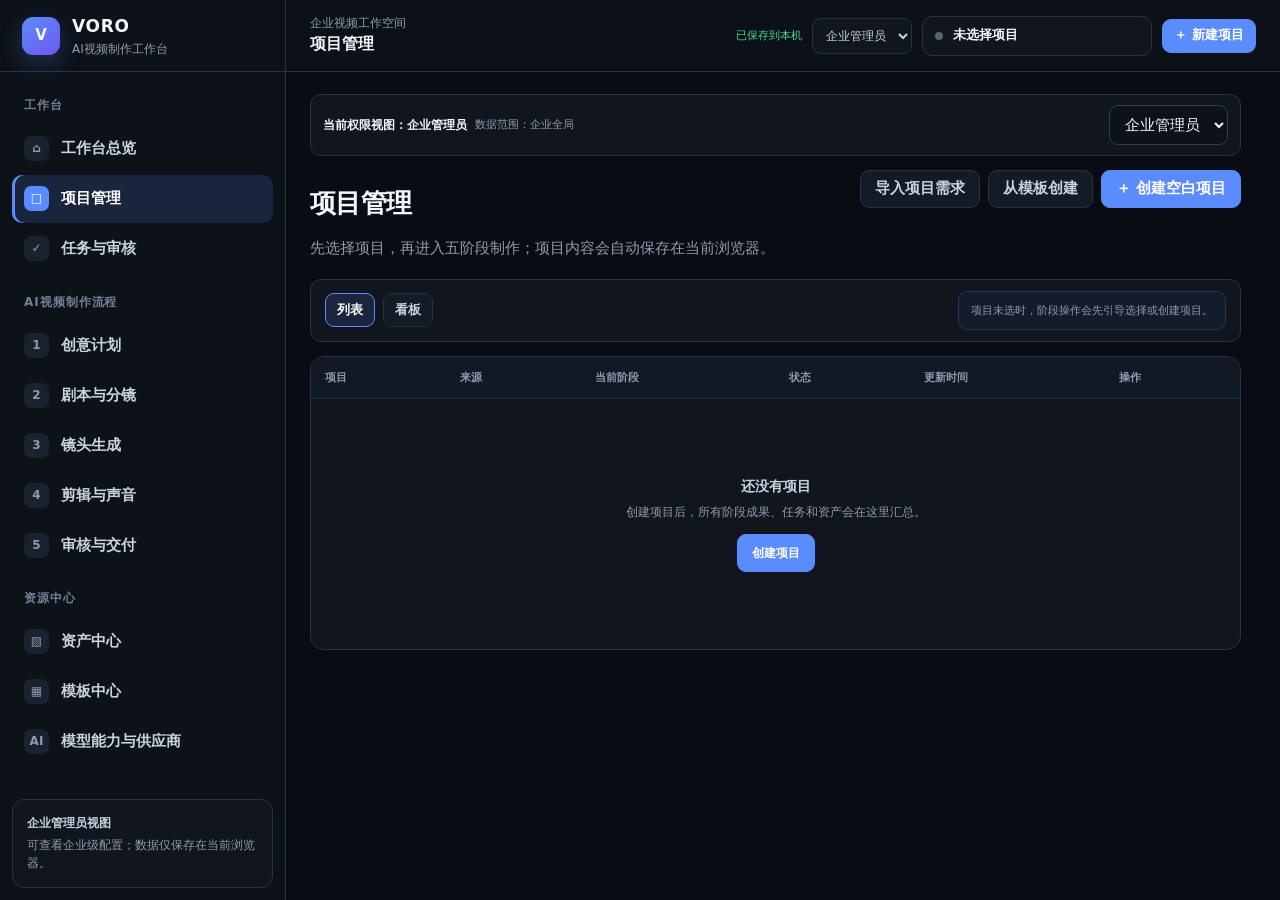
==== commit eae3e76f: "Fix page scrolling" ====
--- a/prototype.html
+++ b/prototype.html
@@ -13,25 +13,25 @@
       --violet:#9c7cff;--radius:14px;--shadow:0 18px 48px rgba(0,0,0,.34);
       --sidebar:286px;--topbar:72px;
     }
-    *{box-sizing:border-box}html,body{height:100%}[hidden]{display:none!important}body{margin:0;background:var(--bg);color:var(--text);font:15px/1.55 "Microsoft YaHei UI","PingFang SC",system-ui,sans-serif;overflow:hidden}
+    *{box-sizing:border-box}html,body{width:100%;height:100%;min-height:0}[hidden]{display:none!important}body{margin:0;background:var(--bg);color:var(--text);font:15px/1.55 "Microsoft YaHei UI","PingFang SC",system-ui,sans-serif;overflow:hidden}
     button,input,textarea,select{font:inherit;color:inherit}button{cursor:pointer}button:disabled{cursor:not-allowed;opacity:.45}
-    .app{height:100%;display:grid;grid-template-columns:var(--sidebar) 1fr}
-    .sidebar{min-width:0;background:#0d1118;border-right:1px solid var(--line);display:flex;flex-direction:column;z-index:10}
-    .brand{height:var(--topbar);display:flex;align-items:center;gap:12px;padding:0 22px;border-bottom:1px solid var(--line)}
+    .app{height:100%;height:100dvh;min-height:0;overflow:hidden;display:grid;grid-template-columns:var(--sidebar) minmax(0,1fr)}
+    .sidebar{height:100%;min-width:0;min-height:0;background:#0d1118;border-right:1px solid var(--line);display:flex;flex-direction:column;z-index:10}
+    .brand{height:var(--topbar);flex:0 0 var(--topbar);display:flex;align-items:center;gap:12px;padding:0 22px;border-bottom:1px solid var(--line)}
     .brand-mark{width:38px;height:38px;border-radius:11px;display:grid;place-items:center;background:linear-gradient(145deg,var(--blue),#6e57ef);font-weight:800;box-shadow:0 8px 24px rgba(91,140,255,.28)}
     .brand b{display:block;font-size:17px;letter-spacing:.04em}.brand small{display:block;color:var(--text-3);font-size:12px;margin-top:1px}
-    .nav{padding:18px 12px;overflow:auto;flex:1}.nav-label{padding:6px 12px 8px;color:#718096;font-size:12px;font-weight:700;letter-spacing:.08em}
+    .nav{padding:18px 12px;overflow-y:auto;overflow-x:hidden;overscroll-behavior:contain;-webkit-overflow-scrolling:touch;min-height:0;flex:1 1 auto}.nav-label{padding:6px 12px 8px;color:#718096;font-size:12px;font-weight:700;letter-spacing:.08em}
     .nav-item{width:100%;height:48px;border:0;border-radius:10px;background:transparent;color:var(--text-2);display:flex;align-items:center;gap:12px;padding:0 12px;margin:2px 0;text-align:left;transition:.18s ease}
     .nav-item:hover{background:var(--surface-2);color:#fff}.nav-item.active{background:rgba(91,140,255,.16);color:#fff;box-shadow:inset 3px 0 var(--blue)}
     .nav-icon,.nav-no{width:25px;height:25px;border-radius:7px;display:grid;place-items:center;background:#1a2230;color:var(--text-3);font-size:12px;font-weight:800;flex:0 0 auto}
     .nav-item.active .nav-icon,.nav-item.active .nav-no{background:var(--blue);color:white}.nav-item span:last-child{font-size:15px;font-weight:600}
     .sidebar-foot{margin:12px;padding:14px;border:1px solid var(--line);border-radius:12px;background:var(--surface);color:var(--text-3);font-size:12px}.sidebar-foot b{color:var(--text-2);display:block;margin-bottom:3px}
-    .main{min-width:0;display:flex;flex-direction:column}.topbar{height:var(--topbar);border-bottom:1px solid var(--line);background:rgba(13,17,24,.94);backdrop-filter:blur(16px);display:flex;align-items:center;justify-content:space-between;padding:0 24px;gap:18px;z-index:8}
+    .main{height:100%;min-width:0;min-height:0;overflow:hidden;display:flex;flex-direction:column}.topbar{height:var(--topbar);flex:0 0 var(--topbar);border-bottom:1px solid var(--line);background:rgba(13,17,24,.94);backdrop-filter:blur(16px);display:flex;align-items:center;justify-content:space-between;padding:0 24px;gap:18px;z-index:8}
     .top-left,.top-actions,.project-select{display:flex;align-items:center;gap:10px}.mobile-menu{display:none}.page-kicker{color:var(--text-3);font-size:12px}.page-name{font-size:16px;font-weight:700}
     .project-select{min-width:230px;height:40px;border:1px solid var(--line);border-radius:10px;background:var(--surface);padding:0 12px}.project-select i{width:8px;height:8px;border-radius:50%;background:#586477}.project-select b{font-size:13px;white-space:nowrap;overflow:hidden;text-overflow:ellipsis}
     .btn{min-height:38px;border-radius:9px;border:1px solid var(--line);padding:0 14px;background:var(--surface-2);color:var(--text-2);display:inline-flex;align-items:center;justify-content:center;gap:7px;font-weight:650;transition:.18s ease}
     .btn:hover{border-color:#3a4a64;color:#fff;transform:translateY(-1px)}.btn-primary{background:var(--blue);border-color:var(--blue);color:#fff}.btn-primary:hover{background:#6b97ff;border-color:#6b97ff}.btn-ghost{background:transparent}.btn-sm{min-height:34px;padding:0 11px;font-size:13px}.btn-xs{min-height:29px;padding:0 9px;font-size:12px}.btn-danger{border-color:rgba(255,107,122,.45);color:#ff9aa5;background:rgba(255,107,122,.08)}
-    .content{flex:1;overflow-y:auto;overflow-x:hidden;padding:22px 24px 48px;scrollbar-color:#344056 transparent}.page{max-width:1640px;min-width:0;margin:0 auto}.page.hidden{display:none}
+    .content{flex:1 1 auto;min-height:0;overflow-y:auto;overflow-x:hidden;overscroll-behavior:contain;-webkit-overflow-scrolling:touch;touch-action:pan-y;padding:22px 24px 48px;scrollbar-gutter:stable;scrollbar-color:#344056 transparent}.page{max-width:1640px;min-width:0;margin:0 auto}.page.hidden{display:none}
     .project-tools{display:flex;align-items:center;justify-content:space-between;gap:14px;padding:11px 14px;border:1px solid var(--line);border-radius:12px;background:var(--surface);margin-bottom:18px}.tool-more{display:none}
     .project-tools-left{display:flex;align-items:center;gap:10px;min-width:0}.context-mark{width:34px;height:34px;border-radius:9px;display:grid;place-items:center;background:rgba(91,140,255,.16);color:var(--blue-2);font-weight:800}.context-copy b{display:block;font-size:13px}.context-copy small{color:var(--text-3)}
     .tool-links{display:flex;gap:7px;flex-wrap:wrap;justify-content:flex-end}.tool-link{border:1px solid transparent;background:#171e2a;color:var(--text-2);padding:7px 10px;border-radius:8px;font-size:12px}.tool-link:hover{border-color:#3a4a64;color:#fff}
@@ -80,7 +80,7 @@
     .toast-wrap{position:fixed;right:22px;bottom:22px;z-index:50;display:grid;gap:8px}.toast{min-width:300px;max-width:420px;border:1px solid #33435b;border-radius:11px;background:#151d29;box-shadow:var(--shadow);padding:12px 14px;display:flex;gap:10px;align-items:flex-start;animation:toastIn .2s ease}.toast i{width:9px;height:9px;border-radius:50%;background:var(--blue);margin-top:7px;flex:0 0 auto}.toast.success i{background:var(--green)}.toast.warn i{background:var(--amber)}.toast b{display:block;font-size:13px}.toast span{color:var(--text-3);font-size:11px}.toast.out{opacity:0;transform:translateY(8px);transition:.2s}@keyframes toastIn{from{opacity:0;transform:translateY(8px)}}
     .sr-only{position:absolute;width:1px;height:1px;padding:0;margin:-1px;overflow:hidden;clip:rect(0,0,0,0);white-space:nowrap;border:0}
     @media(max-width:1180px){:root{--sidebar:246px}.workspace{grid-template-columns:220px minmax(0,1fr)}.workspace-col:last-child{grid-column:1/-1;border-top:1px solid var(--line);border-right:0}.rules{grid-template-columns:repeat(2,1fr)}.top-actions .project-select{min-width:180px}.metric-row{grid-template-columns:repeat(2,1fr)}.module-grid{grid-template-columns:repeat(2,1fr)}.capability-grid{grid-template-columns:repeat(2,1fr)}.artifact-grid,.shot-card-grid,.project-card-grid{grid-template-columns:repeat(2,1fr)}}
-    @media(max-width:850px){body{overflow:auto}body.nav-open,body.drawer-open{overflow:hidden}.sidebar-mask.show{display:block}.app{display:block}.sidebar{position:fixed;left:0;top:0;bottom:0;width:280px;transform:translateX(-102%);transition:.22s;box-shadow:var(--shadow)}.sidebar.show{transform:none}.sidebar-close{display:grid;place-items:center}.main{min-height:100vh}.mobile-menu{display:grid;place-items:center;width:38px;height:38px;border:1px solid var(--line);border-radius:9px;background:var(--surface);color:var(--text)}.topbar{padding:0 14px}.top-left .page-kicker{display:none}.top-actions .project-select,.top-actions .save-state{display:none}.role-select{max-width:112px}.content{padding:16px 14px 40px}.page-head{display:block}.page-actions{justify-content:flex-start;margin-top:13px}.stage-strip{display:flex;overflow:auto;padding-bottom:4px}.stage-chip{min-width:155px}.grid-2,.grid-3,.grid-2-1,.metric-row,.module-grid,.capability-grid,.artifact-grid,.shot-card-grid,.project-card-grid,.onboarding{grid-template-columns:1fr}.workspace{display:block}.workspace-col{border-right:0;border-bottom:1px solid var(--line)}.form-grid{grid-template-columns:1fr}.form-group.full{grid-column:auto}.project-tools{display:block}.project-tools-left{margin-bottom:9px}.tool-links{display:flex;flex-wrap:nowrap;overflow-x:auto;justify-content:flex-start;padding-bottom:3px}.tool-link{display:inline-flex!important;flex:0 0 auto;min-height:44px}.tool-more{display:none}.qc-grid,.deliverables{grid-template-columns:1fr}.rules{grid-template-columns:1fr}.page-title{font-size:23px}.filterbar{display:block}.filterbar-right{margin-top:9px}.search-input{width:100%;min-width:0}.table-shell{overflow:auto;-webkit-overflow-scrolling:touch}.data-table{min-width:720px}.board-columns{grid-template-columns:repeat(4,240px)}.stage-alert{display:block}.stage-alert .btn{margin-top:8px}.drawer{width:100vw}.drawer-foot{align-items:flex-start;flex-wrap:wrap}.drawer-foot-right{margin-left:auto}.toast-wrap{left:12px;right:12px}.toast{min-width:0;width:100%}.btn,.btn-sm,.btn-xs,.page-tabs button,.tool-link{min-height:44px}}
+    @media(max-width:850px){html,body{height:auto;min-height:100%}body{overflow-y:auto;overflow-x:hidden}body.nav-open,body.drawer-open{overflow:hidden}.sidebar-mask.show{display:block}.app{display:block;height:auto;min-height:100dvh;overflow:visible}.sidebar{position:fixed;left:0;top:0;bottom:0;height:100dvh;width:280px;transform:translateX(-102%);transition:.22s;box-shadow:var(--shadow)}.sidebar.show{transform:none}.sidebar-close{display:grid;place-items:center}.main{height:auto;min-height:100dvh;overflow:visible}.mobile-menu{display:grid;place-items:center;width:38px;height:38px;border:1px solid var(--line);border-radius:9px;background:var(--surface);color:var(--text)}.topbar{position:sticky;top:0;padding:0 14px}.top-left .page-kicker{display:none}.top-actions .project-select,.top-actions .save-state{display:none}.role-select{max-width:112px}.content{min-height:0;overflow:visible;overscroll-behavior:auto;touch-action:auto;padding:16px 14px 40px}.page-head{display:block}.page-actions{justify-content:flex-start;margin-top:13px}.stage-strip{display:flex;overflow:auto;padding-bottom:4px}.stage-chip{min-width:155px}.grid-2,.grid-3,.grid-2-1,.metric-row,.module-grid,.capability-grid,.artifact-grid,.shot-card-grid,.project-card-grid,.onboarding{grid-template-columns:1fr}.workspace{display:block}.workspace-col{border-right:0;border-bottom:1px solid var(--line)}.form-grid{grid-template-columns:1fr}.form-group.full{grid-column:auto}.project-tools{display:block}.project-tools-left{margin-bottom:9px}.tool-links{display:flex;flex-wrap:nowrap;overflow-x:auto;justify-content:flex-start;padding-bottom:3px}.tool-link{display:inline-flex!important;flex:0 0 auto;min-height:44px}.tool-more{display:none}.qc-grid,.deliverables{grid-template-columns:1fr}.rules{grid-template-columns:1fr}.page-title{font-size:23px}.filterbar{display:block}.filterbar-right{margin-top:9px}.search-input{width:100%;min-width:0}.table-shell{overflow:auto;-webkit-overflow-scrolling:touch}.data-table{min-width:720px}.board-columns{grid-template-columns:repeat(4,240px)}.stage-alert{display:block}.stage-alert .btn{margin-top:8px}.drawer{width:100vw}.drawer-foot{align-items:flex-start;flex-wrap:wrap}.drawer-foot-right{margin-left:auto}.toast-wrap{left:12px;right:12px}.toast{min-width:0;width:100%}.btn,.btn-sm,.btn-xs,.page-tabs button,.tool-link{min-height:44px}}
     @media(max-width:520px){.top-actions .role-select{display:none}.top-actions>.btn-primary{width:44px;padding:0;font-size:0}.top-actions>.btn-primary:after{content:"＋";font-size:18px}.drawer-foot{display:block}.drawer-foot-right{margin-top:10px}.drawer-foot-right .btn{flex:1}}
     @media(prefers-reduced-motion:reduce){*,*:before,*:after{scroll-behavior:auto!important;transition:none!important;animation:none!important}.btn:hover{transform:none}}
     .demo-badge{display:inline-flex;align-items:center;width:max-content;margin-top:5px;border:1px solid rgba(91,140,255,.44);border-radius:999px;padding:3px 8px;background:rgba(91,140,255,.09);color:#a9c3ff;font-size:11px;font-weight:700}
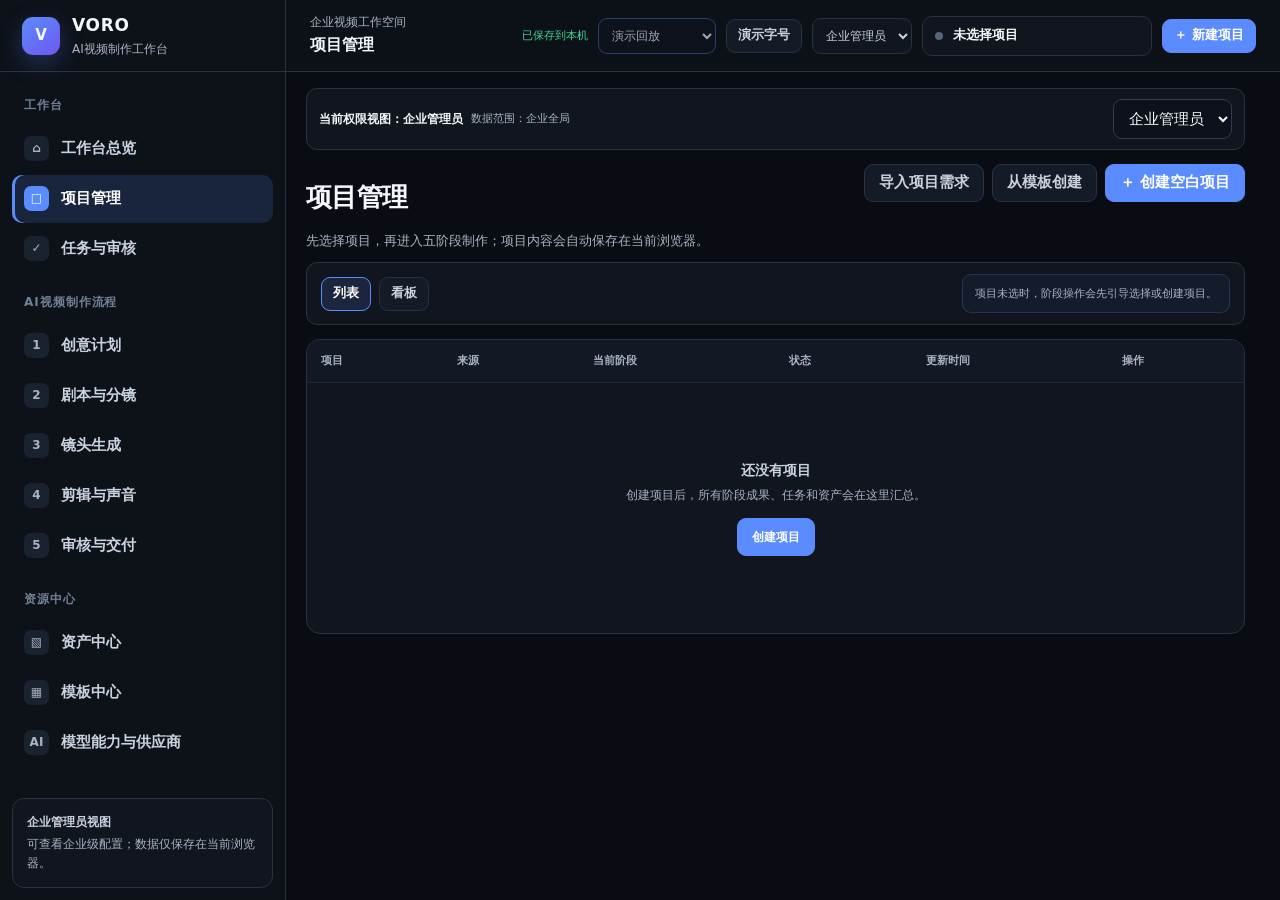
==== commit ba15cbaa: "Publish V8 workbench customer demo" ====
--- a/prototype.html
+++ b/prototype.html
@@ -92,6 +92,23 @@
     .demo-media-tools{display:grid;gap:8px;margin-top:12px}.demo-media-row{display:grid;grid-template-columns:minmax(150px,.65fr) minmax(0,1.35fr);align-items:center;gap:10px;border:1px solid var(--line);border-radius:9px;background:#0d121a;padding:9px 10px}.demo-media-row b{font-size:11px}.demo-media-row small{display:block;margin-top:2px;color:var(--text-3);font-size:10px}.demo-media-row audio{width:100%;height:34px}.demo-file-links{display:flex;gap:7px;flex-wrap:wrap;margin-top:11px}.demo-card{margin-bottom:14px}.demo-coverage{display:flex;gap:7px;flex-wrap:wrap;margin-top:9px}.demo-coverage span{border:1px solid var(--line);border-radius:999px;background:#0d121a;padding:4px 8px;color:var(--text-3);font-size:10px}
     .guided-banner{display:flex;align-items:center;justify-content:space-between;gap:16px;margin-bottom:14px;padding:13px 15px;border:1px solid rgba(91,140,255,.42);border-radius:12px;background:linear-gradient(135deg,rgba(91,140,255,.13),rgba(61,220,151,.055))}.guided-banner-main{display:flex;align-items:center;gap:12px;min-width:0}.guided-step{display:grid;place-items:center;flex:0 0 42px;height:42px;border-radius:12px;background:var(--blue);color:#fff;font-weight:800}.guided-banner b{display:block;font-size:13px}.guided-banner p{margin:3px 0 0;color:var(--text-3);font-size:11px;line-height:1.55}.guided-progress{display:flex;align-items:center;gap:9px;min-width:210px}.guided-progress-track{flex:1;height:7px;border-radius:99px;background:#18202d;overflow:hidden}.guided-progress-track i{display:block;height:100%;border-radius:inherit;background:linear-gradient(90deg,var(--blue),var(--green))}.guided-progress span{font-size:11px;color:var(--text-2);white-space:nowrap}.generated-media{display:block;width:100%;aspect-ratio:16/9;object-fit:cover;background:#070a0f}.shot-frame.has-media{position:relative;overflow:hidden;padding:0}.shot-frame.has-media span{position:absolute;left:8px;bottom:8px;padding:4px 7px;border-radius:6px;background:rgba(4,8,14,.78);color:#fff;font-size:10px}.candidate-media{display:grid;grid-template-columns:96px minmax(0,1fr);gap:10px;align-items:start}.candidate-media img{width:96px;aspect-ratio:16/9;object-fit:cover;border-radius:7px;border:1px solid var(--line)}.live-sound-result{margin-top:10px;padding:10px;border:1px solid var(--line);border-radius:9px;background:#0b1018}.live-sound-result audio{display:block;width:100%;margin-top:8px}.generation-note{margin-top:8px;color:var(--text-3);font-size:10px;line-height:1.55}
     @media(max-width:850px){.demo-banner{align-items:flex-start;display:block}.demo-banner-actions{margin-top:10px}.demo-summary-grid,.source-list{grid-template-columns:1fr}.demo-media-row{grid-template-columns:1fr}.guided-banner{display:block}.guided-progress{margin-top:12px;min-width:0}.candidate-media{grid-template-columns:72px minmax(0,1fr)}.candidate-media img{width:72px}}
+    /* V8: presentation-grade density, legibility and production controls */
+    :root{--font-xs:12px;--font-sm:13px;--font-md:15px;--font-lg:17px;--font-title:26px;--text-3:#aab4c5}
+    body{font-size:var(--font-md);line-height:1.58}
+    .page-title{font-size:var(--font-title)}.page-desc,.card-head p,.artifact p,.candidate p,.shot-card-body p,.guided-banner p,.generation-note,.source-item small,.context-copy small{font-size:var(--font-sm);line-height:1.58;color:var(--text-3)}
+    .card-head h3,.shot-card-body h3,.artifact h4{font-size:var(--font-lg)}.form-label,.status-pill,.guided-progress span,.capability-state{font-size:var(--font-xs)}
+    .content{padding:16px 20px 40px}.project-tools{min-height:50px;margin-bottom:10px;padding:8px 12px}.page-head{margin:0 0 10px}.card-head{min-height:50px;padding:10px 14px}.card-body{padding:14px}
+    .mode-select{min-width:118px;border-color:rgba(91,140,255,.5);color:#dce7ff}.status-pill.simulation:before{background:var(--amber)}
+    .workflow-header{position:sticky;top:0;z-index:7;display:grid;grid-template-columns:minmax(190px,.75fr) minmax(280px,1.6fr) auto;gap:14px;align-items:center;margin:0 0 12px;padding:10px 13px;border:1px solid rgba(91,140,255,.38);border-radius:12px;background:rgba(14,20,30,.96);box-shadow:0 10px 30px rgba(0,0,0,.18)}
+    .workflow-stage{display:flex;gap:9px;align-items:center}.workflow-stage em{display:grid;place-items:center;width:34px;height:34px;border-radius:9px;background:var(--blue);font-style:normal;font-weight:800}.workflow-stage b,.workflow-next-action b{display:block;font-size:14px}.workflow-stage small,.workflow-next-action small{display:block;color:var(--text-3);font-size:12px}
+    .workflow-progress{height:7px;border-radius:99px;background:#1b2432;overflow:hidden}.workflow-progress i{display:block;height:100%;background:linear-gradient(90deg,var(--blue),var(--green))}.workflow-next-action{display:flex;gap:10px;align-items:center;justify-content:flex-end}.mode-disclosure{margin:0 0 12px;padding:10px 13px;border:1px solid rgba(255,183,77,.35);border-radius:10px;background:rgba(255,183,77,.07);font-size:13px}.mode-disclosure.live{border-color:rgba(61,220,151,.38);background:rgba(61,220,151,.07)}
+    .requirement-table{width:100%;border-collapse:collapse;font-size:13px}.requirement-table th,.requirement-table td{padding:9px 10px;border-bottom:1px solid var(--line);vertical-align:top;text-align:left}.requirement-table th{color:var(--text-3);font-weight:700}.coverage-link{color:var(--blue-2)}.coverage-conflict{color:var(--amber)}
+    .version-banner{display:flex;align-items:center;justify-content:space-between;gap:12px;margin-bottom:12px;padding:10px 12px;border:1px solid var(--line);border-radius:10px;background:#111722}.version-banner b{font-size:14px}.version-banner small{display:block;color:var(--text-3);font-size:12px}
+    .shot-workbench{display:grid;grid-template-columns:330px minmax(0,1fr);gap:12px;align-items:start}.shot-list-pane{position:sticky;top:78px;max-height:calc(100vh - 130px);overflow:auto;border:1px solid var(--line);border-radius:12px;background:var(--surface)}.shot-list-toolbar{position:sticky;top:0;z-index:2;padding:10px;border-bottom:1px solid var(--line);background:var(--surface)}.shot-row{display:grid;grid-template-columns:74px minmax(0,1fr) auto;gap:9px;align-items:center;width:100%;padding:9px 10px;border:0;border-bottom:1px solid var(--line);background:transparent;color:var(--text);text-align:left}.shot-row:hover,.shot-row.selected{background:rgba(91,140,255,.1)}.shot-row.selected{box-shadow:inset 3px 0 var(--blue)}.shot-row img{width:74px;aspect-ratio:16/9;object-fit:cover;border-radius:6px;background:#070a0f}.shot-row b{display:block;font-size:13px}.shot-row small{display:block;color:var(--text-3);font-size:11px}.shot-detail-pane{min-width:0}.candidate-grid{display:grid;grid-template-columns:repeat(2,minmax(0,1fr));gap:10px}.job-table{width:100%;border-collapse:collapse;font-size:12px}.job-table th,.job-table td{padding:8px;border-bottom:1px solid var(--line);text-align:left}.job-progress{height:6px;min-width:90px;border-radius:99px;background:#1b2432;overflow:hidden}.job-progress i{display:block;height:100%;background:var(--blue)}
+    .qc-evidence{display:grid;grid-template-columns:88px minmax(0,1fr) auto;gap:10px;align-items:start}.qc-evidence time{font-family:ui-monospace,monospace;color:var(--blue-2)}.delivery-blocker-list{display:grid;gap:6px;margin:10px 0}.delivery-blocker{padding:8px 10px;border-left:3px solid var(--red);border-radius:6px;background:rgba(255,91,111,.07);font-size:12px}.package-artifact-list{display:grid;grid-template-columns:repeat(2,minmax(0,1fr));gap:8px;margin-top:10px}.package-artifact{padding:9px;border:1px solid var(--line);border-radius:8px;background:#0c1119}.package-artifact b,.package-artifact small{display:block}.package-artifact small{color:var(--text-3)}
+    body.presentation-mode{--font-xs:13px;--font-sm:15px;--font-md:17px;--font-lg:19px;--font-title:30px}.presentation-mode .nav-item{font-size:16px;min-height:52px}.presentation-mode .btn{font-size:14px}
+    @media(max-width:1000px){.workflow-header{grid-template-columns:1fr}.workflow-next-action{justify-content:flex-start}.shot-workbench{grid-template-columns:1fr}.shot-list-pane{position:static;max-height:360px}.candidate-grid,.package-artifact-list{grid-template-columns:1fr}}
+    @media(max-width:850px){.top-actions .mode-select{display:none}.workflow-header{position:static}.shot-list-pane{max-height:none}.qc-evidence{grid-template-columns:1fr}}
   </style>
 </head>
 <body>
@@ -131,6 +148,8 @@
         </div>
         <div class="top-actions">
           <span class="save-state saved" id="saveState" aria-live="polite">已保存到本机</span>
+          <select class="role-select mode-select" id="generationModeSelect" aria-label="生成运行模式" title="切换演示回放或实时模型运行"><option value="replay">演示回放</option><option value="live">实时生成</option></select>
+          <button class="btn btn-sm" data-action="toggle-presentation-mode" title="放大演示字号">演示字号</button>
           <select class="role-select" id="roleSelect" aria-label="预览权限视图"><option value="member">普通成员</option><option value="projectAdmin">项目管理员</option><option value="enterpriseAdmin" selected>企业管理员</option></select>
           <button class="project-select" data-action="go-projects"><i></i><b id="projectNameTop">未选择项目</b></button>
           <button class="btn btn-primary btn-sm" data-action="new-project">＋ 新建项目</button>
@@ -263,7 +282,7 @@
         <section class="card"><div class="card-head"><div><h3>AI与数据策略</h3><p>来源追踪、版权、审批和训练授权</p></div></div><div class="card-body">${switchRow('policies.trackAiSource','记录AI来源','保留模型、参数和生成版本摘要。')}${switchRow('policies.blockCopyright','阻断版权未确认素材','提交审核与交付前执行。')}${switchRow('policies.requireApproval','交付前必须审批','审批通过后才启用导出。')}${switchRow('data.trainingAllowed','允许用于模型训练','默认关闭，开启前必须获得授权。')}</div></section>
       </div>`
     }
-    const renderers={dashboard:dashboardPage,projects:projectsPage,tasks:tasksPage,plan:planPage,script:scriptPage,shots:shotsPage,edit:editPage,delivery:deliveryPage,assets:assetsPage,templates:templatesPage,models:modelsPage,analytics:analyticsPage,cost:costPage,team:teamPage,audit:auditPage,settings:settingsPageEnhanced};
+    const renderers={dashboard:dashboardPage,projects:projectsPage,tasks:tasksPage,plan:planPage,script:scriptPage,shots:shotsPageV8,edit:editPage,delivery:deliveryPageV8,assets:assetsPage,templates:templatesPage,models:modelsPage,analytics:analyticsPage,cost:costPage,team:teamPage,audit:auditPage,settings:settingsPageEnhanced};
     function render(){const renderer=renderers[state.page]||projectsPage;$('#page').innerHTML=renderer();$('#topPageName').textContent=PAGE_NAMES[state.page]||STAGES.find(s=>s.key===state.page)?.name||'工作台';$('#projectNameTop').textContent=state.projectName||'未选择项目';$$('.nav-item').forEach(n=>n.classList.toggle('active',n.dataset.page===state.page));$('#sidebar').classList.remove('show');syncFileCounts()}
     function go(page){if(!renderers[page])return;state.page=page;render();$('.content').scrollTop=0}
 
@@ -345,8 +364,15 @@
     const STORAGE_KEY='voro.prototype.state.v4';
     const DEMO_KEY='customer-demo.naval-equipment.v1';
     const DEMO_VERSION=1;
-    const DEMO_FINAL_VIDEO='production/output/naval-equipment-90s-final-subtitled-v7.mp4';
-    const DEMO_SUBTITLE='production/output/naval-equipment-90s-final.srt';
+    const LARGE_ASSET_BASE=/\.chatgpt\.site$/i.test(location.hostname)?'https://zhiyuanlu878-crypto.github.io/voro-ai-video-workbench/production/output/':'production/output/';
+    const DEMO_MASTER_VIDEO=LARGE_ASSET_BASE+'naval-equipment-90s-final-v8.mp4';
+    const DEMO_FINAL_VIDEO='production/output/naval-equipment-90s-final-v8-web.mp4';
+    const DEMO_SUBTITLE='production/output/naval-equipment-90s-final-v8.srt';
+    const REQUIREMENT_REPORT='production/output/requirement-coverage-v8.json';
+    const QC_REPORT='production/output/qc-report-v8.json';
+    const RIGHTS_REPORT='production/output/rights-manifest-v8.json';
+    const DELIVERY_MANIFEST='production/output/delivery-manifest-v8.json';
+    const DELIVERY_PACKAGE=LARGE_ASSET_BASE+'voro-naval-delivery-v8.zip';
     const ROOT_FILE_NEEDS_PUBLIC_PREFIX=location.protocol==='file:'&&!/\/public\/[^/]+\.html$/i.test(decodeURIComponent(location.pathname).replace(/\\/g,'/'));
     const resolveMediaPath=path=>ROOT_FILE_NEEDS_PUBLIC_PREFIX&&/^media\//.test(path)?`public/${path}`:path;
     const demoFrame=n=>{const names={1:'ocean-establishing',2:'storm-sea-transit',3:'type055-cruise',4:'type052d-cruise',5:'arleigh-burke-cruise',6:'3d-equipment-showcase',7:'main-gun-demo',8:'radar-deck-weather',9:'carrier-takeoff',10:'aircraft-over-formation',11:'formation-exercise',12:'closing-formation'},no=String(Math.min(n,12)).padStart(2,'0');return resolveMediaPath(`media/frames/S${no}-${names[Math.min(n,12)]}.png`)};
@@ -360,7 +386,7 @@
     const PAGE_NAMES={dashboard:'工作台总览',projects:'项目管理',tasks:'任务与审核',assets:'资产中心',templates:'模板中心',models:'模型能力与供应商',analytics:'数据分析',cost:'成本与配额',team:'团队与权限',audit:'审计日志',settings:'系统设置',...Object.fromEntries(STAGES.map(s=>[s.key,s.name]))};
     const STAGE_KEYS=STAGES.map(s=>s.key);
     const ROLE_PAGES={member:['dashboard','projects','tasks',...STAGE_KEYS,'assets','templates'],projectAdmin:['dashboard','projects','tasks',...STAGE_KEYS,'assets','templates','analytics','cost'],enterpriseAdmin:Object.keys(PAGE_NAMES)};
-    const STATUS_TEXT={not_started:'未开始',draft:'草稿',running:'生成中',ready:'已就绪',locked:'已锁定',stale:'需更新',blocked:'已阻断',in_review:'审批中',approved:'已通过',connected:'已连接',failed:'失败'};
+    const STATUS_TEXT={not_started:'未开始',draft:'草稿',queued:'排队中',running:'生成中',interrupted:'已中断',ready:'已就绪',locked:'已锁定',stale:'需更新',blocked:'已阻断',in_review:'审批中',approved:'已通过',connected:'已连接',simulation:'演示模拟',failed:'失败'};
     const ROLE_TEXT={member:'普通成员',projectAdmin:'项目管理员',enterpriseAdmin:'企业管理员'};
     const CAP_TEXT={text:'文本与策划',image:'图像与关键帧',video:'视频生成',speech:'旁白语音',music:'音乐生成',editing:'智能剪辑',quality:'质量检测'};
     const now=()=>new Date().toISOString();
@@ -368,21 +394,23 @@
     const esc=v=>String(v??'').replace(/[&<>'"]/g,c=>({'&':'&amp;','<':'&lt;','>':'&gt;',"'":'&#39;','"':'&quot;'}[c]));
     const clone=v=>JSON.parse(JSON.stringify(v));
     const defaultSettings=()=>({workspace:{name:'',language:'zh-CN',timezone:'Asia/Shanghai'},storage:{provider:'',region:'',retention:''},notifications:{events:[],channel:'',recipient:''},security:{sso:false,mfa:false,session:''},brand:{name:'',domain:'',watermark:false},data:{retention:'',trainingAllowed:false,masking:true},policies:{requireApproval:true,trackAiSource:true,blockCopyright:true,trainingRequiresConsent:true}});
-    const defaultState=()=>({schemaVersion:4,page:'projects',role:'enterpriseAdmin',currentProjectId:null,projects:[],tasks:[],assets:[],templates:[],modelConnections:[],routes:[],members:[],audit:[],budget:{currency:'CNY',period:'monthly',amount:'',softLimit:'',hardLimit:'',warning:'80',approver:''},settings:defaultSettings(),ui:{pendingPage:null,projectView:'list',taskTab:'mine',assetTab:'all',assetScope:'org',templateTab:'mine',costTab:'model',scriptView:'script',selectedSceneId:null,selectedShotId:null,selectedClipId:null,drawer:null,pendingFiles:[]},jobs:{},updatedAt:now()});
+    const defaultState=()=>({schemaVersion:4,page:'projects',role:'enterpriseAdmin',currentProjectId:null,projects:[],tasks:[],assets:[],templates:[],modelConnections:[],routes:[],members:[],audit:[],budget:{currency:'CNY',period:'monthly',amount:'',softLimit:'',hardLimit:'',warning:'80',approver:''},settings:defaultSettings(),ui:{pendingPage:null,projectView:'list',taskTab:'mine',assetTab:'all',assetScope:'org',templateTab:'mine',costTab:'model',scriptView:'script',selectedSceneId:null,selectedShotId:null,selectedClipId:null,shotFilter:'all',shotDetailTab:'result',presentationMode:false,drawer:null,pendingFiles:[]},jobs:{},updatedAt:now()});
     function loadState(){
       try{
         const saved=JSON.parse(localStorage.getItem(STORAGE_KEY));
         if(!saved||saved.schemaVersion!==4)return defaultState();
         const base=defaultState();
-        return {...base,...saved,settings:{...base.settings,...(saved.settings||{})},budget:{...base.budget,...(saved.budget||{})},ui:{...base.ui,...(saved.ui||{}),drawer:null,pendingFiles:[]},jobs:{}};
+        const restored={...base,...saved,settings:{...base.settings,...(saved.settings||{})},budget:{...base.budget,...(saved.budget||{})},ui:{...base.ui,...(saved.ui||{}),drawer:null,pendingFiles:[]},jobs:{...(saved.jobs||{})}};
+        Object.values(restored.jobs).forEach(job=>{if(job.status==='running')job.status='interrupted'});
+        return restored;
       }catch{return defaultState()}
     }
     let state=loadState(), lastFocused=null, formSeq=0, renderFocus=false, saveTimer=null;
     function currentProject(){return state.projects.find(p=>p.id===state.currentProjectId)||null}
-    function freshProject(name='',brief='',source='blank',templateId=null){return {id:makeId('project'),name:name||'未命名项目',brief,source,templateId,status:'draft',currentStage:'plan',audience:'',useCase:'',language:'zh-CN',duration:'',ratio:'16:9',resolution:'',constraints:'',requiredTracks:{narration:true,music:true,sfx:true,subtitles:true},stageStatus:{plan:'draft',script:'not_started',shots:'not_started',edit:'not_started',delivery:'not_started'},plan:{requirementsSaved:false,parsed:false,job:'idle',directions:[],selected:null,baselineLocked:false,version:0},analysis:null,research:[],liveDemo:null,scenes:[],shots:[],timeline:{clips:[],history:[],future:[],tracks:{narration:'not_started',music:'not_started',sfx:'not_started',subtitles:'not_started'},dirty:false,savedVersion:0,previewStatus:'none'},delivery:{reviewVersion:null,qcStatus:'not_started',issues:[],approvalStatus:'none',exportStatus:'none'},visual:{subject:'',environment:'',style:'',negative:''},soundPlan:null,finalMedia:null,versions:[],createdAt:now(),updatedAt:now()}}
+    function freshProject(name='',brief='',source='blank',templateId=null){return {id:makeId('project'),name:name||'未命名项目',brief,source,templateId,status:'draft',currentStage:'plan',audience:'',useCase:'',language:'zh-CN',duration:'',ratio:'16:9',resolution:'',constraints:'',generation:{mode:'replay',scenario:null,disclosureAccepted:true,replayFixtureVersion:'naval-v8',providerReady:false},workflow:{stage:'plan',substep:'requirements',completedNodes:[],nextAction:null},requiredTracks:{narration:true,music:true,sfx:true,subtitles:true},requirementItems:[],requirementsConfirmed:false,stageStatus:{plan:'draft',script:'not_started',shots:'not_started',edit:'not_started',delivery:'not_started'},stageVersions:{plan:[],script:[],shots:[],edit:[],delivery:[]},activeVersionIds:{plan:null,script:null,shots:null,edit:null,delivery:null},dependencies:{script:{planVersionId:null},shots:{scriptVersionId:null},edit:{shotsVersionId:null},delivery:{editVersionId:null}},plan:{requirementsSaved:false,parsed:false,job:'idle',directions:[],selected:null,baselineLocked:false,version:0},analysis:null,research:[],liveDemo:null,scenes:[],shots:[],timeline:{clips:[],history:[],future:[],tracks:{narration:'not_started',music:'not_started',sfx:'not_started',subtitles:'not_started'},dirty:false,savedVersion:0,previewStatus:'none'},delivery:{reviewVersion:null,qcStatus:'not_started',issues:[],approvalStatus:'none',exportStatus:'none',package:{status:'not_started',artifacts:[],manifest:null}},visual:{subject:'',environment:'',style:'',negative:''},soundPlan:null,finalMedia:null,versions:[],createdAt:now(),updatedAt:now()}}
     function persist(label='',quiet=false){
       state.updatedAt=now();
-      const safe=clone(state); safe.ui.drawer=null; safe.ui.pendingFiles=[]; safe.jobs={};
+      const safe=clone(state); safe.ui.drawer=null; safe.ui.pendingFiles=[];
       safe.modelConnections.forEach(x=>{delete x.apiKey;delete x.token;delete x.secret});
       localStorage.setItem(STORAGE_KEY,JSON.stringify(safe));
       const el=$('#saveState'); if(el){el.textContent='已保存到本机';el.classList.add('saved')}
@@ -394,18 +422,59 @@
     function statusPill(status){return `<span class="status-pill ${esc(status)}">${STATUS_TEXT[status]||status}</span>`}
     function pageHead(title,desc,actions=''){return `<div class="page-head"><div><h1 class="page-title" tabindex="-1">${esc(title)}</h1><div class="page-desc">${esc(desc)}</div></div><div class="page-actions">${actions}</div></div>`}
     function scopeBar(){const p=currentProject();return `<div class="scope-bar"><b>当前权限视图：${ROLE_TEXT[state.role]}</b><span>数据范围：${state.role==='enterpriseAdmin'?'企业全局':p?'当前项目':'待选择项目'}</span><select class="select" id="inlineRoleSelect" aria-label="切换权限视图"><option value="member" ${state.role==='member'?'selected':''}>普通成员</option><option value="projectAdmin" ${state.role==='projectAdmin'?'selected':''}>项目管理员</option><option value="enterpriseAdmin" ${state.role==='enterpriseAdmin'?'selected':''}>企业管理员</option></select></div>`}
-    function projectTools(){const p=currentProject();if(!p)return'';return `<div class="project-tools"><div class="project-tools-left"><div class="context-mark">P</div><div class="context-copy"><b>${esc(p.name)}</b><small>当前项目 · ${STATUS_TEXT[p.stageStatus[p.currentStage]]||'草稿'} · 本机自动保存</small>${p.liveDemo?.enabled?'<span class="demo-badge">现场逐步演示</span>':''}</div></div><div class="tool-links"><button class="tool-link" data-page="plan">项目需求</button><button class="tool-link" data-page="assets">项目素材</button><button class="tool-link" data-panel="visual-rules">视觉规则</button><button class="tool-link" data-page="cost">预算配额</button><button class="tool-link" data-panel="versions">版本记录</button>${p.liveDemo?.enabled?'<button class="tool-link" data-panel="reset-live-demo">重置演示进度</button>':''}</div></div>`}
+    function projectTools(){const p=currentProject();if(!p)return'';const currentVersion=[...(p.versions||[])].reverse().find(v=>v.stage===p.currentStage);return `<div class="project-tools"><div class="project-tools-left"><div class="context-mark">P</div><div class="context-copy"><b>${esc(p.name)}</b><small>${currentVersion?`当前 V${currentVersion.version}`:'尚未形成版本'} · 本机自动保存 · ${p.generation?.mode==='live'?'实时生成':'确定性回放'}</small></div></div><div class="tool-links"><button class="tool-link" data-page="plan">原始需求</button><button class="tool-link" data-page="assets">项目素材</button><button class="tool-link" data-panel="versions">版本记录</button>${p.liveDemo?.enabled?'<button class="tool-link" data-panel="reset-live-demo">重置演示</button>':''}</div></div>`}
     function stageStrip(){const p=currentProject();return `<div class="stage-strip" aria-label="项目进度">${STAGES.map(s=>{const st=p?.stageStatus?.[s.key]||'not_started';return `<button class="stage-chip ${state.page===s.key?'active':''} ${st==='locked'||st==='approved'?'locked':''}" data-page="${s.key}" ${state.page===s.key?'aria-current="step"':''}><em>${s.no}</em><span>${esc(s.name)}</span><small>${STATUS_TEXT[st]||'未开始'}</small></button>`}).join('')}</div>`}
-    function stageShell(title,desc,actions,content){const p=currentProject();return `${projectTools()}${pageHead(title,desc,actions)}${stageStrip()}${guidedDemoBanner(p)}${content}`}
+    function workflowHeader(p){
+      if(!p)return'';
+      const stage=STAGES.find(s=>s.key===state.page)||STAGES.find(s=>s.key===p.currentStage)||STAGES[0],guide=p.liveDemo?.enabled?navalGuideState(p):null;
+      const done=guide?.done??Math.max(0,STAGES.findIndex(s=>s.key===p.currentStage)),total=guide?.total??5,percent=guide?.percent??Math.round(done/total*100),next=guide?.next||stage.desc;
+      const mode=p.generation?.mode==='live'?'live':'replay';
+      return `<div class="workflow-header"><div class="workflow-stage"><em>${stage.no}</em><div><b>${esc(stage.name)}</b><small>主流程 ${stage.no}/5 · ${STATUS_TEXT[p.stageStatus[stage.key]]||'未开始'}</small></div></div><div><div class="workflow-progress"><i style="width:${percent}%"></i></div><small style="display:block;margin-top:6px;color:var(--text-3)">子步骤 ${done}/${total} · ${esc(next)}</small></div><div class="workflow-next-action"><div><b>${mode==='live'?'实时生成':'确定性演示'}</b><small>${mode==='live'?'调用已配置模型并记录成本':'回放已归档成果，不产生模型费用'}</small></div><button class="btn btn-sm" data-page="models">${mode==='live'?'检查模型':'查看路由'}</button></div></div><div class="mode-disclosure ${mode}">${mode==='live'?'实时运行模式：每次生成会调用已配置服务，并记录任务、耗时、费用和来源。':'演示回放模式：使用已归档的确定性成果完整演示交互，不冒充现场模型调用。'}</div>`
+    }
+    function stageShell(title,desc,actions,content){const p=currentProject();return `${projectTools()}${pageHead(title,desc,actions)}${workflowHeader(p)}${content}`}
     function emptyState(title,desc,actions=''){return `<div class="empty"><div class="empty-icon">＋</div><b>${esc(title)}</b><p>${esc(desc)}</p><div class="empty-actions">${actions}</div></div>`}
     function tableEmpty(title,desc,actions=''){return `<tr class="data-table-empty"><td colspan="8"><div class="table-empty"><b>${esc(title)}</b><p>${esc(desc)}</p>${actions}</div></td></tr>`}
     function canAccess(page){return (ROLE_PAGES[state.role]||ROLE_PAGES.member).includes(page)}
     function requireProject(nextPage){if(currentProject())return true;state.ui.pendingPage=nextPage;openDrawer('project-gate',{nextPage});return false}
     function setStage(p,key,status){p.stageStatus[key]=status;p.currentStage=key;p.updatedAt=now()}
     function markDownstreamStale(p,from){const i=STAGE_KEYS.indexOf(from);STAGE_KEYS.slice(i+1).forEach(k=>{if(p.stageStatus[k]!=='not_started')p.stageStatus[k]='stale'});if(p.finalMedia)p.finalMedia.stale=true;if(from!=='delivery'){p.delivery.reviewVersion=null;p.delivery.approvalStatus='none';p.delivery.exportStatus='none'}}
-    function runJob(key,label,complete){if(state.jobs[key]?.status==='running')return;const p=currentProject();state.jobs[key]={status:'running',label,progress:20};if(p?.liveDemo?.enabled)p.liveDemo.activeJob={key,label,status:'running',progress:20,startedAt:now()};persist('',true);render(false);setTimeout(()=>{state.jobs[key].progress=70;if(p?.liveDemo?.activeJob?.key===key){p.liveDemo.activeJob.progress=70;persist('',true)}render(false);setTimeout(()=>{try{complete()}catch(err){state.jobs[key]={status:'failed',label,error:err.message};if(p?.liveDemo?.activeJob?.key===key)p.liveDemo.activeJob={...p.liveDemo.activeJob,status:'failed',error:err.message};persist('',true);render(false);toast('AI任务失败',err.message,'warn');return}state.jobs[key]={status:'ready',label,progress:100};if(p?.liveDemo?.activeJob?.key===key)p.liveDemo.activeJob={...p.liveDemo.activeJob,status:'ready',progress:100,finishedAt:now()};persist(`${label}已完成`,true);render(false);toast(`${label}已完成`,'成果已生成，可继续编辑、采用或重做','success')},360)},320)}
+    function stageSnapshot(p,stage){if(stage==='plan')return clone({brief:p.brief,audience:p.audience,useCase:p.useCase,duration:p.duration,ratio:p.ratio,constraints:p.constraints,plan:p.plan,requirementItems:p.requirementItems});if(stage==='script')return clone({scenes:p.scenes,shots:p.shots});if(stage==='shots')return clone({shots:p.shots,visual:p.visual});if(stage==='edit')return clone(p.timeline);return clone(p.delivery)}
+    function createStageVersion(p,stage,status='draft',reason=''){
+      p.stageVersions=p.stageVersions||{plan:[],script:[],shots:[],edit:[],delivery:[]};const versions=p.stageVersions[stage]||[],number=versions.length+1,parentVersionId=p.activeVersionIds?.[stage]||null,id=makeId(`${stage}_version`),version={id,stage,number,status,parentVersionId,snapshot:stageSnapshot(p,stage),reason,createdAt:now(),createdBy:'current-user'};versions.push(version);p.stageVersions[stage]=versions;p.activeVersionIds=p.activeVersionIds||{};p.activeVersionIds[stage]=id;return version
+    }
+    function cloneLockedVersionAsDraft(p,stage,reason){
+      const previous=(p.stageVersions?.[stage]||[]).find(v=>v.id===p.activeVersionIds?.[stage]);if(previous&&['locked','approved'].includes(previous.status))previous.status='locked';
+      const version=createStageVersion(p,stage,'draft',reason||'基于锁定版本创建新草稿');markDownstreamStale(p,stage);return version
+    }
+    function runJob(key,label,complete,meta={}){
+      if(state.jobs[key]?.status==='running')return;
+      const p=currentProject(),mode=p?.generation?.mode||'replay';
+      if(mode==='live'&&!p?.generation?.providerReady){toast('实时模型尚未就绪','请先接入并测试当前阶段所需模型；系统不会以模拟结果冒充实时生成。','warn');go('models');return}
+      const startedAt=now(),job={id:key,projectId:p?.id||null,label,status:'running',progress:8,generationMode:mode,stage:state.page,targetId:meta.targetId||null,provider:mode==='replay'?'已归档演示成果':meta.provider||'已配置路由',model:mode==='replay'?'Replay Fixture V8':meta.model||'自动选择',costEstimate:mode==='replay'?0:null,retryCount:(state.jobs[key]?.retryCount||0),startedAt};
+      state.jobs[key]=job;if(p?.liveDemo?.enabled)p.liveDemo.activeJob=job;persist('',true);render(false);
+      const steps=[28,58,82],advance=index=>{if(state.jobs[key]?.status!=='running')return;if(index<steps.length){state.jobs[key].progress=steps[index];if(p?.liveDemo)p.liveDemo.activeJob={...state.jobs[key]};persist('',true);render(false);setTimeout(()=>advance(index+1),220);return}try{complete()}catch(err){state.jobs[key]={...job,status:'failed',progress:100,error:err.message,finishedAt:now()};persist('',true);render(false);toast('AI任务失败',err.message,'warn');return}state.jobs[key]={...job,status:'ready',progress:100,finishedAt:now(),resultCount:meta.resultCount||1};if(p?.liveDemo)p.liveDemo.activeJob={...state.jobs[key]};persist(`${label}已完成`,true);render(false);toast(`${label}已完成`,mode==='replay'?'演示成果已载入，可继续编辑、采用或局部重做':'模型成果已生成并记录来源','success')};
+      setTimeout(()=>advance(0),180)
+    }
     function jobButton(key,label,action,disabled=false){const j=state.jobs[key],saved=currentProject()?.liveDemo?.activeJob,interrupted=saved?.key===key&&saved.status==='interrupted';return `<button class="btn btn-primary btn-sm" data-action="${action}" ${disabled||j?.status==='running'?'disabled':''}>${j?.status==='running'?`生成中 ${j.progress}%`:interrupted?`继续${label}`:label}</button>`}
-    function normalizeProject(p){p.requiredTracks={narration:true,music:true,sfx:true,subtitles:true,...(p.requiredTracks||{})};p.plan={requirementsSaved:!!p.brief,parsed:false,job:'idle',directions:[],selected:null,baselineLocked:false,version:0,...(p.plan||{})};p.scenes=p.scenes||[];p.shots=p.shots||[];p.timeline={clips:[],history:[],future:[],tracks:{narration:'not_started',music:'not_started',sfx:'not_started',subtitles:'not_started'},dirty:false,savedVersion:0,previewStatus:'none',...(p.timeline||{})};p.timeline.tracks={narration:'not_started',music:'not_started',sfx:'not_started',subtitles:'not_started',...(p.timeline.tracks||{})};p.delivery={reviewVersion:null,qcStatus:'not_started',issues:[],approvalStatus:'none',exportStatus:'none',...(p.delivery||{})};p.visual={subject:'',environment:'',style:'',negative:'',...(p.visual||{})};p.finalMedia=p.finalMedia||null;p.research=p.research||[];p.analysis=p.analysis||null;p.soundPlan=p.soundPlan||null;p.liveDemo=p.liveDemo||null;if(p.liveDemo?.activeJob?.status==='running')p.liveDemo.activeJob={...p.liveDemo.activeJob,status:'interrupted',interruptedAt:now()};return p}
+    function normalizeProject(p){
+      p.generation={mode:'replay',scenario:null,disclosureAccepted:true,replayFixtureVersion:'naval-v8',providerReady:false,...(p.generation||{})};
+      p.workflow={stage:p.currentStage||'plan',substep:'requirements',completedNodes:[],nextAction:null,...(p.workflow||{})};
+      p.requiredTracks={narration:true,music:true,sfx:true,subtitles:true,...(p.requiredTracks||{})};
+      p.requirementItems=p.requirementItems||[];p.requirementsConfirmed=!!p.requirementsConfirmed;
+      p.stageVersions={plan:[],script:[],shots:[],edit:[],delivery:[],...(p.stageVersions||{})};
+      p.activeVersionIds={plan:null,script:null,shots:null,edit:null,delivery:null,...(p.activeVersionIds||{})};
+      p.dependencies={script:{planVersionId:null},shots:{scriptVersionId:null},edit:{shotsVersionId:null},delivery:{editVersionId:null},...(p.dependencies||{})};
+      p.plan={requirementsSaved:!!p.brief,parsed:false,job:'idle',directions:[],selected:null,baselineLocked:false,version:0,...(p.plan||{})};
+      p.scenes=p.scenes||[];p.shots=p.shots||[];
+      p.timeline={clips:[],history:[],future:[],tracks:{narration:'not_started',music:'not_started',sfx:'not_started',subtitles:'not_started'},dirty:false,savedVersion:0,previewStatus:'none',...(p.timeline||{})};
+      p.timeline.tracks={narration:'not_started',music:'not_started',sfx:'not_started',subtitles:'not_started',...(p.timeline.tracks||{})};
+      p.delivery={reviewVersion:null,qcStatus:'not_started',issues:[],approvalStatus:'none',exportStatus:'none',package:{status:'not_started',artifacts:[],manifest:null},...(p.delivery||{})};
+      p.delivery.package={status:'not_started',artifacts:[],manifest:null,...(p.delivery.package||{})};
+      p.visual={subject:'',environment:'',style:'',negative:'',...(p.visual||{})};
+      p.finalMedia=p.finalMedia||null;p.research=p.research||[];p.analysis=p.analysis||null;p.soundPlan=p.soundPlan||null;p.liveDemo=p.liveDemo||null;
+      if(p.liveDemo?.activeJob?.status==='running')p.liveDemo.activeJob={...p.liveDemo.activeJob,status:'interrupted',interruptedAt:now()};
+      return p
+    }
     state.projects.forEach(normalizeProject);
 
     function buildCustomerDemoBundle(){
@@ -463,23 +532,43 @@
       ];
       const routes=[['plan','text','demo_model_text','质量优先 · 需求解析与三方案生成'],['script','text','demo_model_text','结构优先 · 场景、分镜与旁白'],['shots','image','demo_model_image','一致性优先 · 关键帧生成'],['shots','video','demo_model_video','质量优先 · 图生视频与局部重做'],['edit','speech','demo_model_audio','成片匹配 · 旁白语音'],['edit','music','demo_model_audio','情绪曲线 · 音乐与音效'],['edit','editing','demo_model_audio','节奏优先 · AI粗剪与终混'],['delivery','quality','demo_model_qc','阻断优先 · 多模态质检']].map(([stageKey,capability,primaryConnectionId,strategy],i)=>({id:`demo_route_${i+1}`,scope:'stage',projectId,stageKey,capability,primaryConnectionId,fallbackConnectionIds:[],strategy,retries:1,enabled:true,demoKey:DEMO_KEY,demoOwnerId:projectId,createdAt}));
       const frameNames=['S01-ocean-establishing.png','S02-storm-sea-transit.png','S03-type055-cruise.png','S04-type052d-cruise.png','S05-arleigh-burke-cruise.png','S06-3d-equipment-showcase.png','S07-main-gun-demo.png','S08-radar-deck-weather.png','S09-carrier-takeoff.png','S10-aircraft-over-formation.png','S11-formation-exercise.png','S12-closing-formation.png'];
-      const assets=frameNames.map((name,i)=>({id:`demo_asset_frame_${i+1}`,name:`关键帧 ${String(i+1).padStart(2,'0')} · ${shotDefs[Math.min(i,shotDefs.length-1)].name}`,mediaType:'image',status:'ready',scope:{level:'project',projectId,stageKey:'shots',targetId:null},source:'AI生成关键帧与公开外观参考',license:'internal',rightsNote:'客户演示使用；商业发布前需复核生成平台和参考素材授权。',tags:['客户样例','关键帧'],url:`media/frames/${name}`,fileMeta:{mime:'image/png',size:2000000},demoKey:DEMO_KEY,demoOwnerId:projectId,createdAt,updatedAt:createdAt}));
-      shotDefs.forEach((s,i)=>assets.push({id:`demo_asset_clip_${i+1}`,name:`视频片段 ${String(i+1).padStart(2,'0')} · ${s.name}`,mediaType:'video',status:'ready',scope:{level:'project',projectId,stageKey:'shots',targetId:`demo_shot_${String(i+1).padStart(2,'0')}`},source:'可灵与公开图生视频流程生成',license:'internal',rightsNote:'原始片段含生成平台标识；商业发布前需确认无水印输出与授权。',tags:['客户样例','视频片段'],url:`production/generated_clips/${s.clip}`,fileMeta:{mime:'video/mp4',size:720000},demoKey:DEMO_KEY,demoOwnerId:projectId,createdAt,updatedAt:createdAt}));
+      const assets=frameNames.map((name,i)=>({id:`demo_asset_frame_${i+1}`,name:`关键帧 ${String(i+1).padStart(2,'0')} · ${shotDefs[Math.min(i,shotDefs.length-1)].name}`,mediaType:'image',status:'ready',scope:{level:'project',projectId,stageKey:'shots',targetId:null},source:'AI生成关键帧与公开外观参考',license:'pending',rightsNote:'仅供内部演示；商业发布前需复核生成平台和参考素材授权。',tags:['客户样例','关键帧'],url:`media/frames/${name}`,fileMeta:{mime:'image/png',size:2000000},demoKey:DEMO_KEY,demoOwnerId:projectId,createdAt,updatedAt:createdAt}));
+      shotDefs.forEach((s,i)=>assets.push({id:`demo_asset_clip_${i+1}`,name:`视频片段 ${String(i+1).padStart(2,'0')} · ${s.name}`,mediaType:'video',status:'ready',scope:{level:'project',projectId,stageKey:'shots',targetId:`demo_shot_${String(i+1).padStart(2,'0')}`},source:'可灵与公开图生视频流程生成',license:'pending',rightsNote:'仅供内部审片；商业发布前需确认平台授权。',tags:['客户样例','视频片段'],url:`production/generated_clips/${s.clip}`,fileMeta:{mime:'video/mp4',size:720000},demoKey:DEMO_KEY,demoOwnerId:projectId,createdAt,updatedAt:createdAt}));
       [{name:'最终V7音画字幕合成版',mediaType:'video',url:DEMO_FINAL_VIDEO,mime:'video/mp4',size:15590000,stageKey:'delivery'},{name:'最终90秒中文旁白',mediaType:'audio',url:'media/audio/narration-documentary-zh-v7-final.wav',mime:'audio/wav',size:8240000,stageKey:'edit'},{name:'海洋纪录片配乐',mediaType:'audio',url:'media/audio/music-ocean-documentary.wav',mime:'audio/wav',size:4120000,stageKey:'edit'},{name:'主炮动作音效',mediaType:'audio',url:'media/audio/sfx-cannon-fire.wav',mime:'audio/wav',size:370000,stageKey:'edit'},{name:'舰载机动作音效',mediaType:'audio',url:'media/audio/sfx-carrier-aircraft.wav',mime:'audio/wav',size:730000,stageKey:'edit'},{name:'海浪天气环境声',mediaType:'audio',url:'media/audio/sfx-ocean-weather.wav',mime:'audio/wav',size:820000,stageKey:'edit'},{name:'舰船机械环境声',mediaType:'audio',url:'media/audio/sfx-ship-mechanical.wav',mime:'audio/wav',size:640000,stageKey:'edit'},{name:'最终简体中文字幕',mediaType:'document',url:DEMO_SUBTITLE,mime:'application/x-subrip',size:1770,stageKey:'delivery'}].forEach((a,i)=>assets.push({id:`demo_asset_final_${i+1}`,name:a.name,mediaType:a.mediaType,status:'ready',scope:{level:'project',projectId,stageKey:a.stageKey,targetId:null},source:'项目最终制作成果',license:'internal',rightsNote:'客户演示使用；商业发布前复核全部生成平台授权。',tags:['客户样例','最终成果'],url:a.url,fileMeta:{mime:a.mime,size:a.size},demoKey:DEMO_KEY,demoOwnerId:projectId,createdAt,updatedAt:createdAt}));
       const reviewTask={id:'demo_review_task_v7',kind:'review',title:'海洋舰船装备效果演示 · 客户审核版 V7',projectId,stageKey:'delivery',artifact:{type:'review-version',label:'客户审核版 V7',version:'V7'},creator:'current-user',assignee:'current-user',priority:'high',status:'approved',demoKey:DEMO_KEY,demoOwnerId:projectId,createdAt,updatedAt:createdAt};
       return {project,assets,connections,routes,reviewTask};
     }
 
     function isNavalScenario(p){const text=p?.brief||'';return /水面舰船|主力列装型号/.test(text)&&/舰船三维模型|三维模型/.test(text)&&/舰载机/.test(text)&&/海浪|海洋环境/.test(text)}
+    const NAVAL_REQUIREMENTS=[
+      ['REQ-001','水面舰船装备效果','SH001–SH009','must','planned',false,'以航行、外观、三维示意、甲板、主炮和海面反馈建立装备展示。'],
+      ['REQ-002','国内外主力列装型号','SH003–SH005','must','partial',true,'暂以055、052D、伯克级为代表，最终型号清单和准确度标准需客户确认。'],
+      ['REQ-003','海洋大环境航行效果','SH001–SH005、SH012–SH015','must','planned',false,'覆盖超远景海洋尺度、强风浪、航母与编队尾流。'],
+      ['REQ-004','舰船三维模型效果','SH006','must','partial',true,'按公开外观级三维呈现，不展示内部结构；范围需客户确认。'],
+      ['REQ-005','舰船装备开炮效果','SH008–SH009','must','planned',true,'采用公开演示式单次开火与海面反馈，不呈现目标、命中和毁伤。'],
+      ['REQ-006','舰载机启停效果','SH010–SH013','must','partial',false,'计划覆盖准备、启动、滑行、起飞、飞越与停机收束。'],
+      ['REQ-007','不同海浪与阴晴雨雪','SH001、SH002、SH007、SH014','must','partial',false,'分别建立晴、阴、雨、雪证据，并同步海面、材质和能见度。'],
+      ['REQ-008','不同编队相互对战效果','SH014–SH015','must','adjusted',true,'安全化为两支无国籍虚构编队的非接触对抗演练，不预设胜负。'],
+      ['REQ-009','画面尽量逼真','全片','must','planned',false,'以主体连续性、真实海水物理、克制摄影和无水印输出作为验收门槛。']
+    ];
+    function ensureRequirementCoverage(p){
+      if(!isNavalScenario(p))return p.requirementItems||[];
+      if(!p.requirementItems?.length)p.requirementItems=NAVAL_REQUIREMENTS.map(([id,text,links,priority,status,confirmationRequired,interpretation])=>({id,text,sourceText:text,links,priority,status,confirmationRequired,confirmed:!confirmationRequired,accepted:false,interpretation}));
+      p.requirementsConfirmed=p.requirementItems.every(x=>!x.confirmationRequired||x.confirmed);
+      return p.requirementItems
+    }
+    function requirementGate(p){const items=ensureRequirementCoverage(p);return {ready:items.length>0&&items.every(x=>x.accepted)&&items.every(x=>!x.confirmationRequired||x.confirmed),pending:items.filter(x=>!x.accepted||x.confirmationRequired&&!x.confirmed)}}
     function ensureNavalLiveDemo(p){
       if(!p||!isNavalScenario(p))return false;
       if(!p.liveDemo||p.liveDemo.scenario!=='naval'){p.liveDemo={enabled:true,scenario:'naval',sessionId:makeId('live_demo'),version:1,currentStep:'brief',completedSteps:[],resetCount:0,startedAt:now()}}
+      p.generation={mode:p.generation?.mode||'replay',scenario:'naval',disclosureAccepted:true,replayFixtureVersion:'naval-v8',providerReady:!!p.generation?.providerReady};
+      ensureRequirementCoverage(p);
       return true
     }
     function ensureNavalRoutes(p){
       if(!p||state.modelConnections.some(x=>x.demoOwnerId===p.id&&x.liveDemo))return;
       const bundle=buildCustomerDemoBundle(),idMap=new Map();
-      bundle.connections.forEach(m=>{const id=makeId('model');idMap.set(m.id,id);state.modelConnections.push({...clone(m),id,name:m.name.replace('演示路由','现场演示路由'),demoKey:null,demoOwnerId:p.id,liveDemo:true,createdAt:now(),updatedAt:now()})});
+      bundle.connections.forEach(m=>{const id=makeId('model');idMap.set(m.id,id);state.modelConnections.push({...clone(m),id,name:m.name.replace('演示路由','归档回放路由'),status:m.connectionType==='simulation'?'simulation':m.status,demoKey:null,demoOwnerId:p.id,liveDemo:true,createdAt:now(),updatedAt:now()})});
       bundle.routes.forEach(r=>state.routes.push({...clone(r),id:makeId('route'),projectId:p.id,primaryConnectionId:idMap.get(r.primaryConnectionId)||'',demoKey:null,demoOwnerId:p.id,liveDemo:true,createdAt:now()}));
     }
     function navalGuideState(p){
@@ -493,7 +582,7 @@
     function guidedDemoBanner(p){if(!p?.liveDemo?.enabled)return'';const g=navalGuideState(p);return `<div class="guided-banner"><div class="guided-banner-main"><div class="guided-step">${Math.min(g.done+1,g.total)}</div><div><b>现场逐步生成演示 · 当前成果不会预先出现</b><p>下一步：${esc(g.next)}。每次AI操作都会生成新成果并保留编辑、版本和局部重做能力。</p></div></div><div class="guided-progress"><div class="guided-progress-track"><i style="width:${g.percent}%"></i></div><span>${g.done}/${g.total}</span></div></div>`}
     function createProjectAnalysis(p){
       if(ensureNavalLiveDemo(p)){
-        const template=buildCustomerDemoBundle().project;p.analysis=clone(template.analysis);p.research=clone(template.research);p.duration=p.duration||'90';p.ratio=p.ratio||'16:9';p.audience=p.audience||'行业交流、企业展厅与专业汇报客户';p.useCase=p.useCase||'客户现场演示、方案验证与功能讲解';p.constraints=p.constraints||template.constraints;p.resolution=p.resolution||'1280×720';ensureNavalRoutes(p);p.liveDemo.currentStep='analysis';p.liveDemo.completedSteps=['brief','analysis'];return
+        const template=buildCustomerDemoBundle().project;p.analysis=clone(template.analysis);p.research=clone(template.research);p.duration=p.duration||'90';p.ratio=p.ratio||'16:9';p.audience=p.audience||'行业交流、企业展厅与专业汇报客户';p.useCase=p.useCase||'客户现场演示、方案验证与功能讲解';p.constraints=p.constraints||template.constraints;p.resolution=p.resolution||'1280×720';ensureNavalRoutes(p);ensureRequirementCoverage(p);p.liveDemo.currentStep='analysis';p.liveDemo.completedSteps=['brief','analysis'];return
       }
       const brief=p.brief.trim();p.analysis={goal:`把“${brief.slice(0,72)}${brief.length>72?'…':''}”转化为可执行的视频生产计划。`,required:['明确主题、受众和核心信息','形成可拆分的场景与镜头结构','保留可编辑、可审核的生成成果'],boundaries:['不补写未经确认的事实','素材来源与授权需单独确认','最终结果以人工采用版本为准'],risks:['需求信息不足导致方案偏差','主体与风格在多镜头间不一致','音画节奏与目标时长不匹配']};p.research=[]
     }
@@ -504,22 +593,52 @@
       p.shots=template.shots.map((s,i)=>{const frame=s.candidates.find(c=>c.mediaType==='image'),video=s.candidates.find(c=>c.mediaType==='video');return {id:makeId('shot'),sceneId:sceneMap.get(s.sceneId),name:s.name,visual:s.visual,narration:s.narration,screenText:s.screenText,duration:s.duration,shotSize:s.shotSize,camera:s.camera,acceptance:s.acceptance,status:'draft',locked:false,version:1,candidates:[],adoptedCandidateId:null,mediaPlan:{poster:frame?.src||frame?.poster,video:video?.src,prompt:frame?.prompt||video?.prompt,frameNo:i+1},createdAt:now()}});
       p.visual=clone(template.visual);p.soundPlan=null;p.finalMedia=null;p.delivery={reviewVersion:null,qcStatus:'not_started',issues:[],approvalStatus:'none',exportStatus:'none'};p.timeline={clips:[],history:[],future:[],tracks:{narration:'not_started',music:'not_started',sfx:'not_started',subtitles:'not_started'},dirty:false,savedVersion:0,previewStatus:'none'};p.liveDemo.currentStep='script';p.liveDemo.completedSteps=[...new Set([...(p.liveDemo.completedSteps||[]),'plan','script'])];state.ui.selectedSceneId=p.scenes[0]?.id||null;state.ui.selectedShotId=p.shots[0]?.id||null;state.ui.scriptView='storyboard';setStage(p,'script','draft')
     }
-    function recordGeneratedAsset(p,s,c){if(!c?.src||state.assets.some(a=>a.sourceCandidateId===c.id))return;state.assets.unshift({id:makeId('asset'),name:`${c.mediaType==='video'?'视频候选':'关键帧'} · ${s.name}`,mediaType:c.mediaType,status:'ready',scope:{level:'project',projectId:p.id,stageKey:'shots',targetId:s.id},source:c.modelRoute,license:'internal',rightsNote:c.mediaType==='video'?'现场演示生成记录；商业发布前确认无水印输出和平台授权。':'现场演示生成记录；商业发布前复核参考与生成素材授权。',tags:['现场逐步演示',c.mediaType==='video'?'视频候选':'关键帧'],url:c.src,fileMeta:{mime:c.mediaType==='video'?'video/mp4':'image/png',size:c.mediaType==='video'?720000:2000000},sourceCandidateId:c.id,demoOwnerId:p.id,liveDemo:true,createdAt:now(),updatedAt:now()})}
+    function recordGeneratedAsset(p,s,c){if(!c?.src||state.assets.some(a=>a.sourceCandidateId===c.id))return;state.assets.unshift({id:makeId('asset'),name:`${c.mediaType==='video'?'视频候选':'关键帧'} · ${s.name}`,mediaType:c.mediaType,status:'ready',scope:{level:'project',projectId:p.id,stageKey:'shots',targetId:s.id},source:c.modelRoute,license:'pending',rightsNote:c.mediaType==='video'?'内部演示生成记录；商业发布前确认平台授权。':'内部演示生成记录；商业发布前复核参考与生成素材授权。',tags:['现场逐步演示',c.mediaType==='video'?'视频候选':'关键帧'],url:c.src,fileMeta:{mime:c.mediaType==='video'?'video/mp4':'image/png',size:c.mediaType==='video'?720000:2000000},sourceCandidateId:c.id,demoOwnerId:p.id,liveDemo:true,createdAt:now(),updatedAt:now()})}
     function addNavalCandidate(p,s,kind){
-      const video=kind==='video',same=(s.candidates||[]).filter(c=>c.mediaType===(video?'video':'image')).length,c={id:makeId('candidate'),type:video?'视频候选':'关键帧',status:'ready',prompt:s.mediaPlan?.prompt||`${s.visual}；写实纪录片质感，保持主体、海况和镜头连续性。`,version:same+1,modelRoute:video?'可灵 2.1 Pro · 图生视频（现场演示记录）':'高保真关键帧模型 · 一致性优先（现场演示路由）',mediaType:video?'video':'image',poster:s.mediaPlan?.poster||demoFrame(Math.min((p.shots.indexOf(s)||0)+1,12)),src:video?s.mediaPlan?.video:s.mediaPlan?.poster,inPoint:video?p.shots.indexOf(s)*6:undefined,outPoint:video?(p.shots.indexOf(s)+1)*6:undefined,createdAt:now()};s.candidates=s.candidates||[];s.candidates.push(c);s.status='ready';recordGeneratedAsset(p,s,c);return c
+      const video=kind==='video',same=(s.candidates||[]).filter(c=>c.mediaType===(video?'video':'image')).length,c={id:makeId('candidate'),type:video?'视频候选':'关键帧',status:'ready',prompt:s.generationPrompt||s.mediaPlan?.prompt||`${s.visual}；写实纪录片质感，保持主体、海况和镜头连续性。`,version:same+1,modelRoute:video?'可灵 2.1 Pro · 图生视频（归档回放记录）':'高保真关键帧模型 · 一致性优先（归档回放路由）',generationMode:p.generation?.mode||'replay',provenance:{provider:video?'Kling':'Keyframe route',model:video?'2.1 Pro':'Consistency route',requestId:`replay-${s.id}-${same+1}`,generatedAt:now(),cached:p.generation?.mode!=='live',promptVersion:same+1},rights:{status:'pending',watermark:'masked_with_disclosure'},mediaType:video?'video':'image',poster:s.mediaPlan?.poster||demoFrame(Math.min((p.shots.indexOf(s)||0)+1,12)),src:video?s.mediaPlan?.video:s.mediaPlan?.poster,inPoint:video?p.shots.indexOf(s)*6:undefined,outPoint:video?(p.shots.indexOf(s)+1)*6:undefined,createdAt:now()};s.candidates=s.candidates||[];s.candidates.push(c);s.status='ready';recordGeneratedAsset(p,s,c);return c
     }
     function ensureNavalSoundPlan(p){if(!p.soundPlan&&ensureNavalLiveDemo(p))p.soundPlan=clone(buildCustomerDemoBundle().project.soundPlan);return p.soundPlan}
-    function soundResultHtml(p,key){if(p.timeline.tracks[key]!=='ready')return'';const sp=ensureNavalSoundPlan(p);if(!sp)return'';if(key==='narration')return `<div class="live-sound-result"><b>${esc(sp.narration.name)}</b><small>${esc(sp.narration.note)}</small><audio controls preload="none" src="${esc(resolveMediaPath(sp.narration.src))}"></audio></div>`;if(key==='music')return `<div class="live-sound-result"><b>${esc(sp.music.name)}</b><small>${esc(sp.music.note)}</small><audio controls preload="none" src="${esc(resolveMediaPath(sp.music.src))}"></audio></div>`;if(key==='sfx')return `<div class="live-sound-result"><b>动作音效组合成果</b><small>海浪天气、舰船机械、主炮水柱与舰载机动作已按时间线规划。</small><audio controls preload="none" src="${esc(resolveMediaPath(sp.sfx[2].src))}"></audio></div>`;return `<div class="live-sound-result"><b>${esc(sp.subtitle.name)}</b><small>${esc(sp.subtitle.note)}</small><div class="demo-file-links"><a class="btn btn-xs" href="${esc(resolveMediaPath(sp.subtitle.src))}" target="_blank" rel="noopener">打开SRT字幕</a></div></div>`}
+    function soundResultHtml(p,key){if(p.timeline.tracks[key]!=='ready')return'';const sp=ensureNavalSoundPlan(p);if(!sp)return'';if(key==='narration')return `<div class="live-sound-result"><b>${esc(sp.narration.name)}</b><small>${esc(sp.narration.note)}</small><audio controls preload="none" src="${esc(resolveMediaPath(sp.narration.src))}"></audio></div>`;if(key==='music')return `<div class="live-sound-result"><b>${esc(sp.music.name)}</b><small>${esc(sp.music.note)}</small><audio controls preload="none" src="${esc(resolveMediaPath(sp.music.src))}"></audio></div>`;if(key==='sfx')return `<div class="live-sound-result"><b>五组动作与环境音效成果</b><small>每一组都可独立试听、替换并在时间线上重新对齐。</small>${(sp.sfx||[]).map((x,i)=>`<div class="package-artifact"><b>A3.${i+1} · ${esc(x.name)}</b><audio controls preload="none" src="${esc(resolveMediaPath(x.src))}"></audio></div>`).join('')}</div>`;return `<div class="live-sound-result"><b>${esc(sp.subtitle.name)}</b><small>${esc(sp.subtitle.note)}</small><div class="demo-file-links"><a class="btn btn-xs" href="${esc(resolveMediaPath(sp.subtitle.src))}" target="_blank" rel="noopener">打开SRT字幕</a></div></div>`}
     function prepareNavalFinalMedia(p){
-      const template=buildCustomerDemoBundle().project,sequence=(p.delivery.reviewVersion?.sequence||0)+1;ensureNavalSoundPlan(p);p.finalMedia={...clone(template.finalMedia),version:`V${sequence}`,createdAt:now(),stale:false};p.delivery.reviewVersion={id:makeId('review'),label:`客户审核版 V${sequence}`,sequence,timelineVersion:p.timeline.savedVersion,videoSrc:DEMO_FINAL_VIDEO,createdAt:now()};p.delivery.qcStatus='not_started';p.delivery.issues=[];p.delivery.approvalStatus='none';p.timeline.previewStatus='ready';p.liveDemo.currentStep='review';p.liveDemo.completedSteps=[...new Set([...(p.liveDemo.completedSteps||[]),'edit','review'])];
-      const finals=[{name:'90秒音画字幕审核版',mediaType:'video',url:DEMO_FINAL_VIDEO,mime:'video/mp4',size:16344710,stageKey:'delivery'},{name:'最终90秒中文旁白',mediaType:'audio',url:p.soundPlan.narration.src,mime:'audio/wav',size:8640078,stageKey:'edit'},{name:'最终简体中文字幕',mediaType:'document',url:DEMO_SUBTITLE,mime:'application/x-subrip',size:1770,stageKey:'delivery'}];finals.forEach(a=>{if(!state.assets.some(x=>x.demoOwnerId===p.id&&x.url===a.url))state.assets.unshift({id:makeId('asset'),name:a.name,mediaType:a.mediaType,status:'ready',scope:{level:'project',projectId:p.id,stageKey:a.stageKey,targetId:null},source:'现场逐步生成演示成果',license:'internal',rightsNote:'客户功能演示使用；商业发布前复核平台授权。',tags:['现场逐步演示','最终成果'],url:a.url,fileMeta:{mime:a.mime,size:a.size},demoOwnerId:p.id,liveDemo:true,createdAt:now(),updatedAt:now()})})
-    }
-    function runNavalDemoQc(p){const at=now();p.delivery.issues=[{id:makeId('issue'),title:'多模型镜头色温与对比度统一',description:'AI已统一15段生成视频的色温、画幅、帧率与对比度。',target:'时间线',severity:'warning',status:'fixed',createdAt:at},{id:makeId('issue'),title:'字幕断句与底部安全区校正',description:'AI已按最终旁白复核17条字幕并校正安全区。',target:'subtitles',severity:'warning',status:'fixed',createdAt:at},{id:makeId('issue'),title:'动作音效与画面冲击点对齐',description:'主炮、海面水柱与舰载机段的动作音效已完成自动对齐。',target:'sfx',severity:'warning',status:'fixed',createdAt:at}];p.delivery.qcStatus='ready';p.delivery.qcSummary={passed:32,warningsFixed:3,blocking:0};setStage(p,'delivery','ready');p.liveDemo.currentStep='qc'}
+      const template=buildCustomerDemoBundle().project,sequence=8;ensureNavalSoundPlan(p);p.soundPlan.subtitle={name:'V8最终简体中文字幕',src:DEMO_SUBTITLE,note:'与V8旁白和90秒成片重新校时。'};p.finalMedia={...clone(template.finalMedia),src:DEMO_FINAL_VIDEO,masterSrc:DEMO_MASTER_VIDEO,subtitleSrc:DEMO_SUBTITLE,version:'V8',title:'90秒V8视频、音频与字幕合成审核版',createdAt:now(),stale:false};p.delivery.reviewVersion={id:makeId('review'),label:'客户审核版 V8',sequence,timelineVersion:p.timeline.savedVersion,videoSrc:DEMO_FINAL_VIDEO,createdAt:now()};p.delivery.qcStatus='not_started';p.delivery.issues=[];p.delivery.approvalStatus='none';p.delivery.exportStatus='none';p.delivery.package={status:'not_started',artifacts:[],manifest:null};p.timeline.previewStatus='ready';p.liveDemo.currentStep='review';p.liveDemo.completedSteps=[...new Set([...(p.liveDemo.completedSteps||[]),'edit','review'])];
+      const finals=[{name:'V8高码率母版',mediaType:'video',url:DEMO_MASTER_VIDEO,mime:'video/mp4',size:50980000,stageKey:'delivery'},{name:'V8网页播放版',mediaType:'video',url:DEMO_FINAL_VIDEO,mime:'video/mp4',size:22410000,stageKey:'delivery'},{name:'最终90秒中文旁白',mediaType:'audio',url:p.soundPlan.narration.src,mime:'audio/wav',size:8640078,stageKey:'edit'},{name:'V8最终简体中文字幕',mediaType:'document',url:DEMO_SUBTITLE,mime:'application/x-subrip',size:1810,stageKey:'delivery'}];finals.forEach(a=>{if(!state.assets.some(x=>x.demoOwnerId===p.id&&x.url===a.url))state.assets.unshift({id:makeId('asset'),name:a.name,mediaType:a.mediaType,status:'ready',scope:{level:'project',projectId:p.id,stageKey:a.stageKey,targetId:null},source:'确定性演示回放成果',license:'pending',rightsNote:'仅供内部审片；商业发布前须补齐生成平台与参考素材授权。',tags:['现场逐步演示','最终成果'],url:a.url,fileMeta:{mime:a.mime,size:a.size},demoOwnerId:p.id,liveDemo:true,createdAt:now(),updatedAt:now()})})
+    }
+    function runNavalDemoQc(p){
+      const at=now(),issue=(title,description,target,severity,status,timecode,evidence,confidence,owner)=>({id:makeId('issue'),title,description,target,severity,status,timecode,evidence,confidence,owner,createdAt:at});
+      p.delivery.issues=[
+        issue('镜头节奏与近重复帧','V8已改为22段可变时长剪辑，近重复帧比例约2.3%。','video','warning','fixed','00:00–01:30','V8完整解码与帧差检测','高','AI剪辑'),
+        issue('主炮、水柱与舰载航空声画关系','V8已重排42–72秒画面，并把主要炮声对齐至约47.4秒。','sfx','warning','fixed','00:42–01:12','波形与逐帧对照','高','声音设计'),
+        issue('响度与交付编码','V8为1280×720/24fps、AAC 48kHz双声道，综合响度-16.5 LUFS、真峰值-1.0 dBTP。','master','warning','fixed','全片','FFmpeg完整解码与响度扫描','高','技术质检'),
+        issue('雪天镜头缺失','当前成片仍没有可核验的雪天或雨夹雪镜头。','requirements','blocking','open','01:18–01:24','REQ-007与V8抽帧对照','高','视觉制片'),
+        issue('舰载机完整启停链缺失','已有准备、起飞和飞越，但没有明确的启动前后及停止收束状态。','requirements','blocking','open','01:00–01:18','REQ-006与V8时间线对照','高','分镜导演'),
+        issue('双编队对抗关系不足','结尾只有非接触演练示意，缺少两支可区分编队的动作关系。','requirements','blocking','open','01:18–01:30','REQ-008与V8抽帧对照','高','内容导演'),
+        issue('具体舰型与三维结构待专业校验','现有生成素材不足以严谨标注具体型号，三维镜头仍需授权模型复核。','facts','blocking','open','00:12–00:36','公开外观参考与逐帧对照','中','军事顾问'),
+        issue('商用授权材料未归档','生成平台、参考图及音频素材尚未形成可外部发布的完整授权证据链。','rights','blocking','open','全片','V8版权与来源清单','高','法务')
+      ];
+      const blocking=p.delivery.issues.filter(x=>x.severity==='blocking'&&x.status==='open').length;p.delivery.qcStatus='ready';p.delivery.qcSummary={passed:3,warningsFixed:3,blocking,decision:'internal_review_only'};p.delivery.package={status:'internal_review',artifacts:deliveryArtifacts(p),manifest:DELIVERY_MANIFEST};setStage(p,'delivery','blocked');p.liveDemo.currentStep='qc'
+    }
+    function deliveryArtifacts(p){return [
+      {type:'master_video',name:'V8高码率母版',url:p.finalMedia?.masterSrc||DEMO_MASTER_VIDEO,note:'内部审片母版 · 720p'},
+      {type:'web_video',name:'V8网页播放版',url:p.finalMedia?.src||DEMO_FINAL_VIDEO,note:'Fast Start优化 · 720p'},
+      {type:'subtitle',name:'V8简体中文字幕',url:p.finalMedia?.subtitleSrc||DEMO_SUBTITLE,note:'独立SRT'},
+      {type:'narration',name:'最终中文旁白',url:p.soundPlan?.narration?.src||'',note:'WAV'},
+      {type:'music',name:'海洋纪录片配乐',url:p.soundPlan?.music?.src||'',note:'WAV'},
+      {type:'coverage_report',name:'需求覆盖报告',url:REQUIREMENT_REPORT,note:'JSON'},
+      {type:'qc_report',name:'质检报告',url:QC_REPORT,note:'JSON'},
+      {type:'rights_manifest',name:'版权与来源清单',url:RIGHTS_REPORT,note:'JSON'},
+      {type:'delivery_manifest',name:'交付清单',url:DELIVERY_MANIFEST,note:'JSON'}
+    ].filter(x=>x.url)}
     function resetLiveDemo(p){
-      if(!p?.liveDemo?.enabled)return;const resetCount=(p.liveDemo.resetCount||0)+1;state.assets=state.assets.filter(x=>x.demoOwnerId!==p.id);state.tasks=state.tasks.filter(x=>x.demoOwnerId!==p.id&&x.projectId!==p.id);state.routes=state.routes.filter(x=>x.demoOwnerId!==p.id);state.modelConnections=state.modelConnections.filter(x=>x.demoOwnerId!==p.id);p.status='draft';p.currentStage='plan';p.stageStatus={plan:'draft',script:'not_started',shots:'not_started',edit:'not_started',delivery:'not_started'};p.plan={requirementsSaved:true,parsed:false,job:'idle',directions:[],selected:null,baselineLocked:false,version:0};p.analysis=null;p.research=[];p.scenes=[];p.shots=[];p.timeline={clips:[],history:[],future:[],tracks:{narration:'not_started',music:'not_started',sfx:'not_started',subtitles:'not_started'},dirty:false,savedVersion:0,previewStatus:'none'};p.delivery={reviewVersion:null,qcStatus:'not_started',issues:[],approvalStatus:'none',exportStatus:'none'};p.visual={subject:'',environment:'',style:'',negative:''};p.soundPlan=null;p.finalMedia=null;p.versions=[];p.liveDemo={enabled:true,scenario:'naval',sessionId:makeId('live_demo'),version:1,currentStep:'brief',completedSteps:['brief'],resetCount,startedAt:now()};state.ui.selectedSceneId=null;state.ui.selectedShotId=null;state.ui.selectedClipId=null;persist('重新开始现场逐步演示',true);closeDrawer();go('plan');toast('演示进度已重置','保留项目名称和原始需求，其他生成成果已清空','success')
+      if(!p?.liveDemo?.enabled)return;const resetCount=(p.liveDemo.resetCount||0)+1;state.assets=state.assets.filter(x=>x.demoOwnerId!==p.id);state.tasks=state.tasks.filter(x=>x.demoOwnerId!==p.id&&x.projectId!==p.id);state.routes=state.routes.filter(x=>x.demoOwnerId!==p.id);state.modelConnections=state.modelConnections.filter(x=>x.demoOwnerId!==p.id);Object.keys(state.jobs).forEach(k=>{if(state.jobs[k].projectId===p.id)delete state.jobs[k]});p.status='draft';p.currentStage='plan';p.stageStatus={plan:'draft',script:'not_started',shots:'not_started',edit:'not_started',delivery:'not_started'};p.stageVersions={plan:[],script:[],shots:[],edit:[],delivery:[]};p.activeVersionIds={plan:null,script:null,shots:null,edit:null,delivery:null};p.dependencies={script:{planVersionId:null},shots:{scriptVersionId:null},edit:{shotsVersionId:null},delivery:{editVersionId:null}};p.plan={requirementsSaved:true,parsed:false,job:'idle',directions:[],selected:null,baselineLocked:false,version:0};p.requirementItems=[];p.requirementsConfirmed=false;p.analysis=null;p.research=[];p.scenes=[];p.shots=[];p.timeline={clips:[],history:[],future:[],tracks:{narration:'not_started',music:'not_started',sfx:'not_started',subtitles:'not_started'},dirty:false,savedVersion:0,previewStatus:'none'};p.delivery={reviewVersion:null,qcStatus:'not_started',issues:[],approvalStatus:'none',exportStatus:'none',package:{status:'not_started',artifacts:[],manifest:null}};p.visual={subject:'',environment:'',style:'',negative:''};p.soundPlan=null;p.finalMedia=null;p.versions=[];p.generation={mode:'replay',scenario:'naval',disclosureAccepted:true,replayFixtureVersion:'naval-v8',providerReady:false};p.liveDemo={enabled:true,scenario:'naval',sessionId:makeId('live_demo'),version:1,currentStep:'brief',completedSteps:['brief'],resetCount,startedAt:now()};state.ui.selectedSceneId=null;state.ui.selectedShotId=null;state.ui.selectedClipId=null;persist('重新开始现场逐步演示',true);closeDrawer();go('plan');toast('演示进度已重置','保留项目名称和原始需求，其他生成成果已清空','success')
     }
     function retireLegacyCompletedDemo(){const ids=state.projects.filter(p=>p.isDemo&&p.demoKey===DEMO_KEY).map(p=>p.id);if(!ids.length)return;state.projects=state.projects.filter(p=>!ids.includes(p.id));state.assets=state.assets.filter(x=>!ids.includes(x.demoOwnerId));state.tasks=state.tasks.filter(x=>!ids.includes(x.demoOwnerId));state.routes=state.routes.filter(x=>!ids.includes(x.demoOwnerId));state.modelConnections=state.modelConnections.filter(x=>!ids.includes(x.demoOwnerId));if(ids.includes(state.currentProjectId))state.currentProjectId=null;persist('',true)}
-    function planAnalysisHtml(p){if(!p.analysis)return'';const a=p.analysis;return `<section class="card demo-card demo-analysis"><div class="card-head"><div><h3>AI需求解析成果</h3><p>${esc(a.goal)}</p></div>${statusPill('ready')}</div><div class="card-body"><div class="demo-summary-grid"><div class="demo-summary-block"><h4>必须覆盖</h4><ul>${(a.required||[]).map(x=>`<li>${esc(x)}</li>`).join('')}</ul></div><div class="demo-summary-block"><h4>内容边界</h4><ul>${(a.boundaries||[]).map(x=>`<li>${esc(x)}</li>`).join('')}</ul></div><div class="demo-summary-block"><h4>主要生成风险</h4><ul>${(a.risks||[]).map(x=>`<li>${esc(x)}</li>`).join('')}</ul></div></div>${p.liveDemo?.enabled?'<div class="demo-coverage"><span>建议90秒</span><span>16:9横屏</span><span>写实纪录片</span><span>六场景15镜头</span><span>全声音轨</span></div>':''}</div></section>${p.research?.length?`<section class="card demo-card demo-research"><div class="card-head"><div><h3>公开事实校验与参考资料</h3><p>仅用于核验公开舰型外观和公开活动类型，不直接把网页媒体作为最终成片素材。</p></div><span>${p.research.length} 项</span></div><div class="card-body"><div class="source-list">${p.research.map(r=>`<a class="source-item" href="${esc(r.url)}" target="_blank" rel="noopener noreferrer"><b>${esc(r.title)}</b><small>${esc(r.note)}</small></a>`).join('')}</div></div></section>`:''}`}
+    function planAnalysisBaseHtml(p){if(!p.analysis)return'';const a=p.analysis;return `<section class="card demo-card demo-analysis"><div class="card-head"><div><h3>AI需求解析成果</h3><p>${esc(a.goal)}</p></div>${statusPill('ready')}</div><div class="card-body"><div class="demo-summary-grid"><div class="demo-summary-block"><h4>必须覆盖</h4><ul>${(a.required||[]).map(x=>`<li>${esc(x)}</li>`).join('')}</ul></div><div class="demo-summary-block"><h4>内容边界</h4><ul>${(a.boundaries||[]).map(x=>`<li>${esc(x)}</li>`).join('')}</ul></div><div class="demo-summary-block"><h4>主要生成风险</h4><ul>${(a.risks||[]).map(x=>`<li>${esc(x)}</li>`).join('')}</ul></div></div>${p.liveDemo?.enabled?'<div class="demo-coverage"><span>建议90秒</span><span>16:9横屏</span><span>写实纪录片</span><span>六场景15镜头</span><span>全声音轨</span></div>':''}</div></section>${p.research?.length?`<section class="card demo-card demo-research"><div class="card-head"><div><h3>公开事实校验与参考资料</h3><p>仅用于核验公开舰型外观和公开活动类型，不直接把网页媒体作为最终成片素材。</p></div><span>${p.research.length} 项</span></div><div class="card-body"><div class="source-list">${p.research.map(r=>`<a class="source-item" href="${esc(r.url)}" target="_blank" rel="noopener noreferrer"><b>${esc(r.title)}</b><small>${esc(r.note)}</small></a>`).join('')}</div></div></section>`:''}`}
+    function requirementCoverageHtml(p){
+      const items=ensureRequirementCoverage(p);if(!items.length)return'';
+      const gate=requirementGate(p),rows=items.map(x=>`<tr><td><b>${esc(x.id)}</b><br><small>${esc(x.priority.toUpperCase())}</small></td><td>${esc(x.text)}<br><small>${esc(x.interpretation)}</small></td><td class="coverage-link">${esc(x.links)}</td><td>${x.status==='adjusted'?'<span class="coverage-conflict">范围已调整</span>':esc({planned:'已规划',partial:'部分覆盖'}[x.status]||x.status)}</td><td>${x.confirmationRequired?(x.confirmed?'<span style="color:var(--green)">已确认</span>':'<span class="coverage-conflict">待客户确认</span>'):'无需确认'}</td></tr>`).join('');
+      return `<section class="card demo-card"><div class="card-head"><div><h3>原始需求覆盖与范围确认</h3><p>任何AI改写都保留原文、解释、镜头证据和客户确认，不再静默替换需求。</p></div>${statusPill(gate.ready?'approved':'blocked')}</div><div class="card-body"><div class="table-shell"><table class="requirement-table"><thead><tr><th>需求</th><th>原始要求与AI解释</th><th>计划镜头</th><th>覆盖</th><th>范围确认</th></tr></thead><tbody>${rows}</tbody></table></div><div class="artifact-actions" style="margin-top:12px"><button class="btn" data-action="accept-requirements">${items.every(x=>x.accepted)?'需求项已确认':'确认需求拆解'}</button><button class="btn btn-primary" data-action="confirm-requirement-adjustments" ${!items.every(x=>x.accepted)||gate.ready?'disabled':''}>确认AI范围调整</button><a class="btn" href="${REQUIREMENT_REPORT}" target="_blank" rel="noopener">查看V8覆盖报告</a></div>${gate.pending.length?`<div class="generation-note">仍有 ${gate.pending.length} 项需要确认，计划基线暂不可锁定。</div>`:''}</div></section>`
+    }
+    function planAnalysisHtml(p){return `${planAnalysisBaseHtml(p)}${p.analysis?requirementCoverageHtml(p):''}`}
 
     function finalVideoPlayer(p,id,title){const m=p?.finalMedia;if(!m?.src)return'';return `<div class="media-preview"><div class="artifact-head"><div><h4>${esc(title)}</h4><p>${esc(m.title)} · ${esc(m.duration)}秒 · ${esc(m.version)}</p></div>${statusPill(m.stale?'stale':'ready')}</div><video id="${esc(id)}" controls playsinline preload="metadata" poster="${esc(resolveMediaPath(m.poster||''))}" src="${esc(resolveMediaPath(m.src))}">当前浏览器不支持视频播放。</video></div>`}
     function demoBannerHtml(){return `<div class="demo-banner"><div><b>客户演示样例 · 五阶段已完整跑通</b><p>原始需求、三套创意方案、六场景15镜头、关键帧与视频候选、声音时间线、AI质检和V7最终成片均已归档；每项仍可编辑或局部AI重做。</p></div><div class="demo-banner-actions"><button class="btn btn-sm" data-page="plan">从需求开始演示</button><button class="btn btn-sm" data-page="models">查看AI模型路由</button><button class="btn btn-sm" data-panel="restore-blank">移除演示样例</button></div></div>`}
@@ -613,6 +732,25 @@
       return stageShell('镜头生成','先用关键帧低成本确认主体、海况和构图，再生成视频候选；每个镜头仍可单独调整。',actions,`<div class="stage-alert ${allLocked?'success':''}"><div><b>${!ready?'等待锁定剧本分镜':allLocked?'15个镜头已全部采用并锁定':videoCount===p.shots.length?'视频候选已生成，等待采用和锁定':keyframeCount===p.shots.length?'15张关键帧已生成，可进入视频生成':'镜头生产等待开始'}</b><p>${!ready?'生成操作暂不可用。':`关键帧 ${keyframeCount}/${p.shots.length} · 视频候选 ${videoCount}/${p.shots.length} · 已锁定 ${p.shots.filter(s=>s.locked).length}/${p.shots.length}。AI结果始终作为新候选，不直接覆盖。`}</p></div><button class="btn btn-sm" data-page="models">查看本阶段AI路由</button></div>${p.finalMedia?`<section class="card demo-card"><div class="card-head"><div><h3>后续合成成果</h3><p>该成片来自已保存时间线，并非镜头生成阶段预置。</p></div></div><div class="card-body">${finalVideoPlayer(p,'shotsFinalVideo','90秒最终合成版本')}</div></section>`:''}${p.shots.length?`<div class="shot-card-grid">${cards}</div>`:emptyState('还没有可生产镜头','先在剧本与分镜阶段生成并锁定镜头表。','<button class="btn btn-primary" data-page="script">返回剧本与分镜</button>')}`)
     }
 
+    function shotJobQueueHtml(p){
+      const jobs=Object.values(state.jobs).filter(j=>j.projectId===p.id&&j.stage==='shots').slice(-8).reverse();
+      if(!jobs.length)return `<div class="generation-note">还没有生成任务。批量任务会拆成可独立重试的镜头结果，并记录模式、模型、耗时和费用。</div>`;
+      return `<table class="job-table"><thead><tr><th>任务</th><th>模式/模型</th><th>进度</th><th>费用</th></tr></thead><tbody>${jobs.map(j=>`<tr><td><b>${esc(j.label)}</b><br><small>${STATUS_TEXT[j.status]||j.status}</small></td><td>${j.generationMode==='replay'?'回放':'实时'} · ${esc(j.model||'自动')}</td><td><div class="job-progress"><i style="width:${j.progress||0}%"></i></div></td><td>${j.costEstimate===0?'¥0.00':'待回传'}</td></tr>`).join('')}</tbody></table>`
+    }
+    function shotDetailHtml(p,s){
+      if(!s)return emptyState('选择一个镜头','从左侧镜头列表选择后，在这里生成关键帧、视频候选并进行局部AI调整。');
+      const i=p.shots.indexOf(s),cands=s.candidates||[],adopted=cands.find(c=>c.id===s.adoptedCandidateId),preview=adopted||cands.at(-1),hasKeyframe=cands.some(c=>c.mediaType==='image'),ready=p.stageStatus.script==='locked';
+      const candidates=cands.map(c=>`<article class="candidate ${c.id===s.adoptedCandidateId?'adopted':''}">${c.poster?`<img class="generated-media" src="${esc(resolveMediaPath(c.poster))}" alt="${esc(c.type)}预览">`:''}<div class="artifact-head" style="margin-top:8px"><div><b>${esc(c.type)} · V${c.version}</b><p>${esc(c.modelRoute||'演示回放路由')}</p></div>${c.id===s.adoptedCandidateId?statusPill('ready'):statusPill(c.status)}</div><p>${esc(c.prompt)}</p><div class="artifact-actions"><button class="btn btn-xs" data-action="preview-candidate" data-shot="${s.id}" data-id="${c.id}">${c.mediaType==='video'?'播放视频':'查看关键帧'}</button><button class="btn btn-xs" data-action="adopt-candidate" data-shot="${s.id}" data-id="${c.id}">${c.id===s.adoptedCandidateId?'已采用':'采用此版'}</button><button class="btn btn-xs" data-action="compare-candidate" data-shot="${s.id}" data-id="${c.id}">来源与参数</button></div></article>`).join('');
+      return `<section class="card"><div class="card-head"><div><h3>SH${String(i+1).padStart(3,'0')} · ${esc(s.name)}</h3><p>${esc(s.duration)}秒 · ${esc(s.shotSize)} · ${esc(s.camera)}</p></div>${statusPill(s.locked?'locked':cands.length?'ready':'draft')}</div><div class="card-body">${preview?.poster?`<img class="generated-media" style="border-radius:9px;margin-bottom:12px" src="${esc(resolveMediaPath(preview.poster))}" alt="${esc(s.name)}当前版本">`:''}<div class="form-group"><label class="form-label">镜头生成提示词（独立于已锁定分镜）</label><textarea class="textarea" data-shot-prompt data-id="${s.id}">${esc(s.generationPrompt||s.mediaPlan?.prompt||s.visual)}</textarea></div><div class="artifact-actions" style="margin:10px 0"><button class="btn" data-action="generate-candidate" data-type="keyframe" data-id="${s.id}" ${!ready?'disabled':''}>${hasKeyframe?'再生成关键帧':'生成关键帧'}</button><button class="btn btn-primary" data-action="generate-candidate" data-type="video" data-id="${s.id}" ${!ready||!hasKeyframe?'disabled':''}>基于关键帧生成视频</button><button class="btn" data-action="local-redo" data-id="${s.id}" ${!cands.length?'disabled':''}>${s.locked?'基于锁定版创建新候选':'AI局部调整'}</button><button class="btn" data-action="lock-shot" data-id="${s.id}" ${!adopted||adopted.mediaType!=='video'||s.locked?'disabled':''}>锁定采用版本</button></div><div class="candidate-grid">${candidates||emptyState('尚无候选','先生成关键帧，确认主体与构图后再生成视频。')}</div></div></section>`
+    }
+    function shotsPageV8(){
+      const p=currentProject();if(!p)return `${pageHead('镜头生成','先选择项目。')}${emptyState('尚未选择项目','选择项目后再生成镜头。','<button class="btn btn-primary" data-page="projects">选择项目</button>')}`;
+      const ready=p.stageStatus.script==='locked',allLocked=p.shots.length>0&&p.shots.every(s=>s.locked),keyframeCount=p.shots.filter(s=>(s.candidates||[]).some(c=>c.mediaType==='image')).length,videoCount=p.shots.filter(s=>(s.candidates||[]).some(c=>c.mediaType==='video')).length,selected=p.shots.find(s=>s.id===state.ui.selectedShotId)||p.shots[0];
+      const rows=p.shots.map((s,i)=>{const c=(s.candidates||[]).find(x=>x.id===s.adoptedCandidateId)||(s.candidates||[]).at(-1),poster=c?.poster||s.mediaPlan?.poster||'';return `<button class="shot-row ${selected?.id===s.id?'selected':''}" data-action="select-shot" data-id="${s.id}">${poster?`<img src="${esc(resolveMediaPath(poster))}" alt="">`:'<span></span>'}<span><b>SH${String(i+1).padStart(3,'0')} · ${esc(s.name)}</b><small>${esc(s.duration)}秒 · 关键帧 ${(s.candidates||[]).some(x=>x.mediaType==='image')?'有':'无'} · 视频 ${(s.candidates||[]).some(x=>x.mediaType==='video')?'有':'无'}</small></span>${statusPill(s.locked?'locked':(s.candidates||[]).length?'ready':'draft')}</button>`}).join('');
+      const actions=`${jobButton(`batch-keyframes:${p.id}`,'批量生成缺失关键帧','batch-generate-keyframes',!ready||!p.shots.length||allLocked)}${jobButton(`batch-videos:${p.id}`,'批量生成缺失视频','batch-generate-videos',keyframeCount!==p.shots.length||allLocked)}<button class="btn" data-action="adopt-lock-all" ${videoCount!==p.shots.length||allLocked?'disabled':''}>采用推荐并锁定全部</button><button class="btn btn-primary" data-page="edit" ${!allLocked?'disabled':''}>进入剪辑与声音</button>`;
+      return stageShell('镜头生成','按镜头列表逐项检查；每个关键帧、视频候选、提示词和锁定版本都可单独生成与调整。',actions,`<div class="stage-alert ${allLocked?'success':''}"><div><b>${allLocked?'全部镜头已采用并锁定':ready?'镜头生产正在进行':'等待锁定分镜'}</b><p>关键帧 ${keyframeCount}/${p.shots.length} · 视频 ${videoCount}/${p.shots.length} · 锁定 ${p.shots.filter(s=>s.locked).length}/${p.shots.length}</p></div></div><div class="shot-workbench"><aside class="shot-list-pane"><div class="shot-list-toolbar"><b>15个规划镜头</b><small style="display:block;color:var(--text-3)">点击切换，右侧独立生成与调整</small></div>${rows||emptyState('没有镜头','先返回分镜阶段生成并锁定镜头表。')}</aside><main class="shot-detail-pane">${shotDetailHtml(p,selected)}<section class="card" style="margin-top:12px"><div class="card-head"><div><h3>生成任务队列</h3><p>显示真实状态、来源、进度、费用和中断恢复。</p></div></div><div class="card-body">${shotJobQueueHtml(p)}</div></section></main></div>`)
+    }
+
     function timelineTracks(p){const clips=p.timeline.clips;const clipHtml=clips.map(c=>`<button class="timeline-clip ${state.ui.selectedClipId===c.id?'selected':''}" data-action="select-clip" data-id="${c.id}" style="flex:${Math.max(.6,Number(c.duration)||1)} 0 70px"><span>${esc(c.label)}</span><small>${Number(c.duration).toFixed(1)}s</small></button>`).join('');return `<div class="timeline"><div class="ruler"><span>轨道</span><span>00:00</span><span>00:15</span><span>00:30</span><span>00:45</span><span>01:00</span><span>01:15</span></div><div class="track"><div class="track-name"><i></i>V1 视频</div><div class="track-lane ${clips.length?'has-clips':''}">${clipHtml||'等待建立序列'}</div></div>${[['narration','A1 旁白'],['music','A2 音乐'],['sfx','A3 音效'],['subtitles','T1 字幕']].map(([k,n])=>`<div class="track"><div class="track-name"><i></i>${n}</div><div class="track-lane">${p.timeline.tracks[k]==='ready'?'AI成果已就绪':p.timeline.tracks[k]==='running'?'生成中…':'尚未生成'}</div></div>`).join('')}<div class="timeline-foot"><span>总时长 ${clips.reduce((n,c)=>n+Number(c.duration||0),0).toFixed(1)} 秒</span><span>时间线 V${p.timeline.savedVersion||1} · ${p.timeline.dirty?'未保存':'已保存'}</span></div></div>`}
     function editPage(){
       const p=currentProject();if(!p)return `${pageHead('剪辑与声音','先选择项目。')}${emptyState('尚未选择项目','选择项目后再进行时间线编辑。','<button class="btn btn-primary" data-page="projects">选择项目</button>')}`;
@@ -631,6 +769,23 @@
       return stageShell('审核与交付','对刚刚渲染的同一版成片执行AI质检、审批和交付，不替换成果版本。',`<button class="btn" data-action="run-qc" ${!d.reviewVersion?'disabled':''}>① 运行AI质检</button><button class="btn" data-action="submit-review" ${!canSubmit||reviewTask?'disabled':''}>② 提交审批</button><button class="btn btn-primary" data-action="export-package" ${!canExport?'disabled':''}>③ 导出交付包</button>`,`<div class="stage-alert ${d.exportStatus==='ready'?'success':''}"><div><b>${d.exportStatus==='ready'?'完整交付包已生成':d.approvalStatus==='approved'?'审批已通过，等待导出':d.approvalStatus==='in_review'?'审核任务已提交':d.qcStatus==='ready'?'AI质检完成，等待提交审批':'等待AI质检'}</b><p>${!d.reviewVersion?'请先在剪辑阶段保存时间线并渲染审核版。':`审核版 ${esc(d.reviewVersion.label)} · 质检 ${d.qcStatus==='ready'?(blockers?`${blockers} 个阻断问题`:'已通过'):'未完成'}。`}</p></div></div><div class="grid-2"><section class="card span-2"><div class="card-head"><div><h3>90秒审核成片</h3><p>与剪辑页面刚刚渲染的版本完全一致。</p></div>${statusPill(d.reviewVersion?'ready':'not_started')}</div><div class="card-body">${p.finalMedia?finalVideoPlayer(p,'deliveryFinalVideo','客户审核与最终交付版本'):emptyState('尚无审核版本','回到剪辑与声音，保存时间线并完成渲染。','<button class="btn btn-primary" data-page="edit">前往剪辑</button>')}</div></section><section class="card"><div class="card-head"><div><h3>AI质检结果</h3><p>检查画面连续性、音画同步、字幕安全区和交付完整性。</p></div>${statusPill(d.qcStatus==='ready'?(blockers?'blocked':'approved'):d.qcStatus)}</div><div class="card-body"><div class="mini-kpi"><div><b>${d.issues.length}</b><span>检查与优化项</span></div><div><b>${blockers}</b><span>阻断问题</span></div><div><b>${d.issues.filter(i=>i.status!=='open').length}</b><span>已处理</span></div></div></div></section><section class="card"><div class="card-head"><div><h3>审批</h3><p>任务与项目状态实时联动。</p></div>${statusPill(d.approvalStatus==='approved'?'approved':d.approvalStatus==='in_review'?'in_review':'not_started')}</div><div class="card-body">${approvalBody}</div></section><section class="card span-2"><div class="card-head"><div><h3>质检问题与AI处理记录</h3><p>每项结果都定位到具体成果物并保留处理状态。</p></div></div><div class="card-body"><div class="issue-list">${issues||emptyState('等待运行AI质检','点击页面顶部“运行AI质检”。')}</div></div></section><section class="card span-2"><div class="card-head"><div><h3>交付包</h3><p>审批通过后生成视频、字幕、分轨和清单入口。</p></div>${statusPill(d.exportStatus==='ready'?'approved':'not_started')}</div><div class="card-body">${packageBody}</div></section></div>`)
     }
 
+    function deliveryPageV8(){
+      const p=currentProject();if(!p)return `${pageHead('审核与交付','先选择项目。')}${emptyState('尚未选择项目','选择项目后再进行审核与交付。','<button class="btn btn-primary" data-page="projects">选择项目</button>')}`;
+      const d=p.delivery,open=d.issues.filter(i=>i.status==='open'),blockers=open.filter(i=>i.severity==='blocking'),reviewTask=state.tasks.find(t=>t.kind==='review'&&t.projectId===p.id&&t.status==='pending_review'),rightsBlocked=state.assets.some(a=>a.scope?.projectId===p.id&&a.license==='pending'),coverageBlocked=isNavalScenario(p)&&!requirementGate(p).ready,externalReady=!!d.reviewVersion&&d.qcStatus==='ready'&&!blockers.length&&!rightsBlocked&&!coverageBlocked&&d.approvalStatus==='approved';
+      const issues=d.issues.map(i=>`<div class="issue"><div class="qc-evidence"><time>${esc(i.timecode||'全片')}</time><div><div class="artifact-head"><b>${esc(i.title)}</b>${statusPill(i.status==='open'?'blocked':'approved')}</div><p>${esc(i.description)}</p><small>证据：${esc(i.evidence||i.target||'项目')} · 置信度 ${esc(i.confidence||'待复核')} · 负责人 ${esc(i.owner||'待分配')}</small></div><div class="artifact-actions">${i.status==='open'?'<button class="btn btn-xs" data-action="fix-issue" data-id="'+i.id+'">生成修复候选</button>':'<span class="status-pill approved">已处理</span>'}</div></div></div>`).join('');
+      const artifacts=(d.package?.artifacts?.length?d.package.artifacts:deliveryArtifacts(p)).map(x=>`<a class="package-artifact" href="${esc(resolveMediaPath(x.url))}" target="_blank" rel="noopener"><b>${esc(x.name)}</b><small>${esc(x.note||x.type)}</small></a>`).join('');
+      const gates=[
+        ['审核版本与时间线一致',!!d.reviewVersion&&d.reviewVersion.timelineVersion===p.timeline.savedVersion],
+        ['P0需求与范围已确认',!coverageBlocked],
+        ['无开放阻断质检问题',d.qcStatus==='ready'&&!blockers.length],
+        ['商用授权证据已归档',!rightsBlocked],
+        ['客户审核已通过',d.approvalStatus==='approved']
+      ];
+      const approvalBody=d.approvalStatus==='approved'?'<div class="artifact selected"><h4>客户审核已通过</h4><p>通过的是当前V8审核版本，不会覆盖后续新版本。</p></div>':reviewTask?`<div class="artifact"><h4>${esc(reviewTask.title)}</h4><p>任务已分配给“客户审核人”，发起人不能代替审核人通过。</p><button class="btn btn-sm" data-page="tasks">打开审核任务</button></div>`:`<button class="btn btn-primary" data-action="submit-review" ${d.qcStatus!=='ready'||blockers.length?'disabled':''}>提交客户审核</button>`;
+      const internalReady=!!p.finalMedia;
+      return stageShell('审核与交付','区分内部审片与外部正式交付；系统以真实质检、授权和客户审批作为放行门禁。',`<button class="btn" data-action="run-qc" ${!d.reviewVersion?'disabled':''}>① 运行AI多模态质检</button><button class="btn" data-action="submit-review" ${d.qcStatus!=='ready'||blockers.length||reviewTask?'disabled':''}>② 提交客户审核</button><a class="btn ${internalReady?'btn-primary':''}" href="${DELIVERY_PACKAGE}" target="_blank" rel="noopener" ${!internalReady?'aria-disabled="true"':''}>③ 下载内部审片包</a>`,`<div class="stage-alert ${externalReady?'success':''}"><div><b>${externalReady?'外部正式交付条件已满足':internalReady?'V8内部审片版已就绪，外部发布仍受门禁':'等待渲染审核版本'}</b><p>${internalReady?`审核版 V8 · ${blockers.length} 个开放阻断 · ${rightsBlocked?'授权待归档':'授权已归档'}。`:'请先在剪辑与声音阶段渲染审核版。'}</p></div></div><div class="grid-2"><section class="card span-2"><div class="card-head"><div><h3>V8 90秒审核成片</h3><p>22段可变时长剪辑，音画字幕重新对齐；片中明确标注AI视觉示意。</p></div>${statusPill(p.finalMedia?'ready':'not_started')}</div><div class="card-body">${p.finalMedia?finalVideoPlayer(p,'deliveryFinalVideo','客户审核版 V8'):emptyState('尚无审核版本','回到剪辑与声音，保存时间线并渲染审核版。','<button class="btn btn-primary" data-page="edit">前往剪辑</button>')}</div></section><section class="card"><div class="card-head"><div><h3>外部交付门禁</h3><p>任一条件未满足都不会显示“已交付”。</p></div>${statusPill(externalReady?'approved':'blocked')}</div><div class="card-body">${gates.map(([name,ok])=>`<div class="setting-row"><div><b>${esc(name)}</b></div>${statusPill(ok?'approved':'blocked')}</div>`).join('')}${blockers.length?`<div class="delivery-blocker-list">${blockers.map(i=>`<div class="delivery-blocker">${esc(i.timecode||'全片')} · ${esc(i.title)}</div>`).join('')}</div>`:''}</div></section><section class="card"><div class="card-head"><div><h3>客户审批</h3><p>发起人与审核人职责分离。</p></div>${statusPill(d.approvalStatus==='approved'?'approved':d.approvalStatus==='in_review'?'in_review':'not_started')}</div><div class="card-body">${approvalBody}</div></section><section class="card span-2"><div class="card-head"><div><h3>AI质检证据与修复记录</h3><p>问题必须包含时间码、证据、置信度、负责人和处理状态。</p></div><a class="btn btn-xs" href="${QC_REPORT}" target="_blank" rel="noopener">打开完整报告</a></div><div class="card-body"><div class="issue-list">${issues||emptyState('等待运行AI质检','点击顶部“运行AI多模态质检”。')}</div></div></section><section class="card span-2"><div class="card-head"><div><h3>真实成果与清单</h3><p>内部审片包可下载；外部发布需先关闭全部门禁。</p></div>${statusPill(internalReady?'ready':'not_started')}</div><div class="card-body"><div class="package-artifact-list">${artifacts}</div><div class="demo-file-links"><a class="btn btn-primary" href="${DELIVERY_PACKAGE}" target="_blank" rel="noopener">下载V8内部审片包</a><a class="btn" href="${DELIVERY_MANIFEST}" target="_blank" rel="noopener">交付清单</a><a class="btn" href="${RIGHTS_REPORT}" target="_blank" rel="noopener">授权清单</a><a class="btn" href="${REQUIREMENT_REPORT}" target="_blank" rel="noopener">需求覆盖报告</a></div></div></section></div>`)
+    }
+
     function assetsPage(){
       const p=currentProject();let items=state.assets;if(state.ui.assetScope==='project')items=items.filter(a=>a.scope?.projectId===p?.id);if(state.ui.assetScope==='staged')items=items.filter(a=>a.status==='staged');if(state.ui.assetTab!=='all')items=items.filter(a=>a.mediaType===state.ui.assetTab);
       const rows=items.map(a=>`<tr><td><b>${esc(a.name)}</b><br><small>${esc(a.fileMeta?.mime||'未识别类型')} · ${a.fileMeta?.size?Math.ceil(a.fileMeta.size/1024)+' KB':'无文件'}</small></td><td>${esc({image:'图片',video:'视频',audio:'音频',document:'资料'}[a.mediaType]||a.mediaType)}</td><td>${esc(a.scope?.level==='org'?'企业共享':a.scope?.level==='project'?'当前项目':'暂存区')}</td><td>${esc(a.license==='authorized'?'已授权':a.license==='internal'?'内部素材':'待确认')}</td><td>${statusPill(a.status==='ready'?'ready':'draft')}</td><td><button class="btn btn-xs" data-panel="asset-detail" data-target="${a.id}">查看详情</button><button class="btn btn-xs btn-danger" data-action="delete-asset" data-id="${a.id}">移除</button></td></tr>`).join('');
@@ -646,9 +801,10 @@
 
     function resolvedRoute(capability,stageKey=null){const p=currentProject();return state.routes.find(r=>r.enabled&&r.scope==='stage'&&r.projectId===p?.id&&r.stageKey===stageKey&&r.capability===capability)||state.routes.find(r=>r.enabled&&r.scope==='project'&&r.projectId===p?.id&&r.capability===capability)||state.routes.find(r=>r.enabled&&r.scope==='org'&&r.capability===capability)||null}
     function modelsPage(){
-      const connections=state.modelConnections.map(m=>`<tr><td><b>${esc(m.name)}</b><br><small>${esc(m.provider||'原型模拟服务')}</small></td><td>${m.capabilities.map(c=>CAP_TEXT[c]||c).join('、')}</td><td>${statusPill(m.status==='connected'?'connected':m.status==='failed'?'failed':'draft')}</td><td>${m.lastTestAt?new Date(m.lastTestAt).toLocaleString('zh-CN'):'未测试'}</td><td><button class="btn btn-xs" data-action="test-model" data-id="${m.id}">测试连接</button><button class="btn btn-xs" data-panel="model-detail" data-target="${m.id}">配置</button></td></tr>`).join('');
-      const caps=Object.keys(CAP_TEXT).map(c=>{const connected=state.modelConnections.filter(m=>m.status==='connected'&&m.capabilities.includes(c)),route=resolvedRoute(c,state.page);return `<div class="capability-card"><b>${CAP_TEXT[c]}</b><p>${connected.length?`已接入 ${connected.length} 个服务`:'尚未接入可用服务'}<br>当前路由：${route?esc(route.strategy):'继承原型模拟路由'}</p><span class="capability-state">${route?'已配置':'待配置'}</span><div style="margin-top:9px"><button class="btn btn-xs" data-panel="new-route" data-target="${c}">配置路由</button></div></div>`}).join('');
-      return `${scopeBar()}${pageHead('模型能力与供应商','统一管理模型连接、能力覆盖和组织/项目/阶段三级路由；不会保存真实密钥。','<button class="btn btn-primary" data-panel="connect-model">＋ 接入模型服务</button>')}<div class="card"><div class="card-head"><div><h3>能力覆盖</h3><p>阶段路由优先于项目路由，项目路由优先于企业默认。</p></div></div><div class="card-body"><div class="capability-grid">${caps}</div></div></div><div class="table-shell" style="margin-top:14px"><table class="data-table"><thead><tr><th>连接</th><th>能力</th><th>状态</th><th>最近测试</th><th>操作</th></tr></thead><tbody>${connections||tableEmpty('尚未接入模型服务','可创建原型模拟连接，或登记公有云、私有部署和自定义API。','<button class="btn btn-primary" data-panel="connect-model">接入模型服务</button>')}</tbody></table></div>`
+      const connections=state.modelConnections.map(m=>`<tr><td><b>${esc(m.name)}</b><br><small>${esc(m.provider||'原型模拟服务')}</small></td><td>${m.capabilities.map(c=>CAP_TEXT[c]||c).join('、')}</td><td>${statusPill(m.status==='simulation'?'simulation':m.status==='connected'?'connected':m.status==='failed'?'failed':'draft')}</td><td>${m.lastTestAt?new Date(m.lastTestAt).toLocaleString('zh-CN'):'未测试'}</td><td><button class="btn btn-xs" data-action="test-model" data-id="${m.id}">测试连接</button><button class="btn btn-xs" data-panel="model-detail" data-target="${m.id}">配置</button></td></tr>`).join('');
+      const caps=Object.keys(CAP_TEXT).map(c=>{const connected=state.modelConnections.filter(m=>m.status==='connected'&&m.capabilities.includes(c)),simulated=state.modelConnections.filter(m=>m.status==='simulation'&&m.capabilities.includes(c)),route=resolvedRoute(c,state.page);return `<div class="capability-card"><b>${CAP_TEXT[c]}</b><p>${connected.length?`真实服务 ${connected.length} 个`:simulated.length?`演示模拟 ${simulated.length} 个`:'尚未接入可用服务'}<br>当前路由：${route?esc(route.strategy):'未配置真实路由'}</p><span class="capability-state">${connected.length?'可实时调用':simulated.length?'仅演示':'待配置'}</span><div style="margin-top:9px"><button class="btn btn-xs" data-panel="new-route" data-target="${c}">配置路由</button></div></div>`}).join('');
+      const p=currentProject(),mode=p?.generation?.mode||'replay';
+      return `${scopeBar()}${pageHead('模型能力与供应商','统一管理模型连接、能力覆盖和组织/项目/阶段三级路由；不会保存真实密钥。','<button class="btn btn-primary" data-panel="connect-model">＋ 接入模型服务</button>')}<div class="mode-disclosure ${mode==='live'?'live':''}"><b>当前项目：${mode==='live'?'实时生成':'演示回放'}</b> · ${mode==='live'?(p?.generation?.providerReady?'真实服务已通过连接测试。':'尚无真实服务通过连接测试，生成任务会被阻断。'):'使用已归档成果，不产生实时调用和费用。'}</div><div class="card"><div class="card-head"><div><h3>能力覆盖</h3><p>阶段路由优先于项目路由，项目路由优先于企业默认。</p></div></div><div class="card-body"><div class="capability-grid">${caps}</div></div></div><div class="table-shell" style="margin-top:14px"><table class="data-table"><thead><tr><th>连接</th><th>能力</th><th>状态</th><th>最近测试</th><th>操作</th></tr></thead><tbody>${connections||tableEmpty('尚未接入模型服务','可创建原型模拟连接，或登记公有云、私有部署和自定义API。','<button class="btn btn-primary" data-panel="connect-model">接入模型服务</button>')}</tbody></table></div>`
     }
 
     function analyticsPage(){
@@ -686,13 +842,14 @@
     function applyRoleVisibility(){
       $$('.nav-item').forEach(n=>{const allowed=canAccess(n.dataset.page);n.hidden=!allowed;const active=n.dataset.page===state.page;n.classList.toggle('active',active);if(active)n.setAttribute('aria-current','page');else n.removeAttribute('aria-current')});
       $$('.nav-label').forEach(label=>{let next=label.nextElementSibling,any=false;while(next&&!next.classList.contains('nav-label')){if(next.classList.contains('nav-item')&&!next.hidden)any=true;next=next.nextElementSibling}label.hidden=!any});
-      $('#roleSelect').value=state.role;$('#sidebarScope').textContent=`${ROLE_TEXT[state.role]}视图`;$('#sidebarFootText').textContent=state.role==='enterpriseAdmin'?'可查看企业级配置；数据仅保存在当前浏览器。':'仅显示当前角色可访问模块；前端视图不替代真实权限。';
+      $('#roleSelect').value=state.role;const mode=$('#generationModeSelect'),p=currentProject();if(mode){mode.value=p?.generation?.mode||'replay';mode.disabled=!p}$('#sidebarScope').textContent=`${ROLE_TEXT[state.role]}视图`;$('#sidebarFootText').textContent=state.role==='enterpriseAdmin'?'可查看企业级配置；数据仅保存在当前浏览器。':'仅显示当前角色可访问模块；前端视图不替代真实权限。';
     }
     function render(focus=true){
       if(!canAccess(state.page))state.page='dashboard';
       const renderer=renderers[state.page]||projectsPage;$('#page').innerHTML=renderer();decorateCustomerDemo();
       $('#topPageName').textContent=PAGE_NAMES[state.page]||'工作台';$('#projectNameTop').textContent=currentProject()?.name||'未选择项目';document.title=`${PAGE_NAMES[state.page]||'工作台'} · VORO`;
-      applyRoleVisibility();enhanceA11y($('#page'));
+      applyRoleVisibility();enhanceA11y($('#page'));document.body.classList.toggle('presentation-mode',!!state.ui.presentationMode);
+      const p=currentProject();if(p?.stageStatus.script==='locked')$$('[data-scene-field],[data-shot-field],[data-action="ai-expand-selected"],[data-action="duplicate-shot"],[data-action="delete-shot"],[data-action="delete-scene"],[data-action="add-shot"]',$('#page')).forEach(el=>el.disabled=true);
       if(focus){const h=$('#page h1');h?.focus({preventScroll:true})}
     }
     function stageGate(p,page){
@@ -766,23 +923,26 @@
       closeDrawer();
     }
     function pushTimelineHistory(p){p.timeline.history.push(clone(p.timeline.clips));p.timeline.history=p.timeline.history.slice(-30);p.timeline.future=[]}
-    function invalidateEditOutput(p){p.finalMedia=null;p.timeline.previewStatus='none';p.delivery.reviewVersion=null;p.delivery.qcStatus='not_started';p.delivery.issues=[];p.delivery.approvalStatus='none';p.delivery.exportStatus='none';if(p.stageStatus.delivery!=='not_started')p.stageStatus.delivery='stale'}
+    function invalidateEditOutput(p){p.finalMedia=null;p.timeline.previewStatus='none';p.delivery.reviewVersion=null;p.delivery.qcStatus='not_started';p.delivery.issues=[];p.delivery.approvalStatus='none';p.delivery.exportStatus='none';p.delivery.package={status:'stale',artifacts:[],manifest:null};if(p.stageStatus.delivery!=='not_started')p.stageStatus.delivery='stale'}
     function runQc(p){const issues=[];if(!p.delivery.reviewVersion)issues.push({title:'缺少审核版本',description:'当前没有可供质检的审核版。',target:'审核版本',severity:'blocking'});if(p.shots.some(s=>!s.locked))issues.push({title:'存在未锁定镜头',description:'纳入成片的镜头必须采用并锁定生成版本。',target:'镜头生成',severity:'blocking'});Object.entries(p.requiredTracks).forEach(([k,required])=>{if(required&&p.timeline.tracks[k]!=='ready')issues.push({title:`缺少必需${{narration:'旁白',music:'音乐',sfx:'音效',subtitles:'字幕'}[k]}`,description:'项目要求包含该轨道，但当前时间线尚未生成。',target:k,severity:'blocking'})});if(state.assets.some(a=>a.scope?.projectId===p.id&&a.license==='pending'))issues.push({title:'素材授权待确认',description:'当前项目包含授权状态为“待确认”的素材。',target:'资产中心',severity:'blocking'});const total=p.timeline.clips.reduce((n,c)=>n+Number(c.duration||0),0);if(p.duration&&Math.abs(total-Number(p.duration))>Math.max(2,Number(p.duration)*.1))issues.push({title:'成片时长偏离目标',description:`当前 ${total.toFixed(1)} 秒，目标 ${p.duration} 秒。`,target:'时间线',severity:'warning'});p.delivery.issues=issues.map(x=>({id:makeId('issue'),...x,status:'open',createdAt:now()}));p.delivery.qcStatus='ready';setStage(p,'delivery','ready')}
     function createPlanDirections(p){const brief=p.brief.trim();return [{title:'方案A · 信息清晰型',summary:`围绕“${brief.slice(0,42)}${brief.length>42?'…':''}”建立清晰的目标—证据—结论结构。`,structure:'开场明确主题，中段分层展开核心信息，结尾总结价值与行动。',rhythm:'前段快速建立认知，中段留出理解空间，结尾收束。'},{title:'方案B · 叙事推进型',summary:`把当前需求转化为有起承转合的观看路径，并保持信息真实可核验。`,structure:'情境引入—问题展开—关键变化—结果与意义。',rhythm:'由慢到快形成推进，在关键节点设置节奏停顿。'},{title:'方案C · 视觉驱动型',summary:'以画面变化和声音节奏承载核心信息，减少重复解释。',structure:'视觉钩子—主体展示—细节强化—整体回收。',rhythm:'强开场、短段落、多视觉节点、明确收尾。'}].map((d,i)=>({id:makeId('direction'),...d,version:i+1,humanEdited:false,createdAt:now()}))}
     async function handleAction(a,el){const p=currentProject(),id=el.dataset.id;
       if(a==='new-project'){openDrawer('new-project');return}if(a==='go-projects'){go('projects');return}if(a==='close-drawer'){closeDrawer();return}if(a==='submit-drawer'){submitDrawer();return}
+      if(a==='toggle-presentation-mode'){state.ui.presentationMode=!state.ui.presentationMode;persist('切换演示字号',true);render(false);return}
+      if(a==='accept-requirements'){ensureRequirementCoverage(p).forEach(x=>x.accepted=true);persist('确认AI需求拆解');render(false);return}
+      if(a==='confirm-requirement-adjustments'){const items=ensureRequirementCoverage(p);if(!items.every(x=>x.accepted)){toast('请先确认需求拆解','','warn');return}items.forEach(x=>{if(x.confirmationRequired)x.confirmed=true});p.requirementsConfirmed=true;persist('确认AI范围调整');render(false);return}
       if(a==='preview-candidate'){openDemoCandidatePreview(el.dataset.shot,id);return}if(a==='seek-final-video'){const video=$('#shotsFinalVideo');if(video){video.currentTime=Number(el.dataset.time)||0;video.play().catch(()=>{});video.scrollIntoView({behavior:'smooth',block:'center'})}return}
       if(a==='select-project'){state.currentProjectId=id;const np=currentProject();state.ui.selectedSceneId=np.scenes[0]?.id||null;state.ui.selectedShotId=null;persist('选择项目',true);go(np.currentStage||'plan');return}
       if(a==='project-view'){state.ui.projectView=el.dataset.value;persist('',true);render(false);return}if(a==='task-tab'){state.ui.taskTab=el.dataset.value;render(false);return}if(a==='asset-tab'){state.ui.assetTab=el.dataset.value;render(false);return}if(a==='template-tab'){state.ui.templateTab=el.dataset.value;render(false);return}if(a==='cost-tab'){state.ui.costTab=el.dataset.value;render(false);return}if(a==='script-view'){state.ui.scriptView=el.dataset.value;render(false);return}
       if(!p&&['save-requirements','ai-analyze','ai-plan','add-scene','add-shot','ai-generate-structure','confirm-storyboard','generate-candidate','batch-generate','batch-generate-keyframes','batch-generate-videos','adopt-lock-all','auto-sequence','batch-generate-tracks','run-qc','submit-review','export-package'].includes(a)){requireProject(state.page);return}
-      if(a==='save-requirements'){if(!p.brief.trim()){toast('请先填写原始需求','','warn');return}p.plan.requirementsSaved=true;p.plan.parsed=false;ensureNavalLiveDemo(p);setStage(p,'plan','draft');const v=p.versions.filter(x=>x.stage==='plan'&&x.note==='保存需求').length+1;p.versions.push({stage:'plan',version:v,createdAt:now(),note:'保存需求'});if(p.liveDemo){p.liveDemo.currentStep='brief';p.liveDemo.completedSteps=['brief']}persist('保存项目需求');render(false);return}
+      if(a==='save-requirements'){if(!p.brief.trim()){toast('请先填写原始需求','','warn');return}p.plan.requirementsSaved=true;p.plan.parsed=false;ensureNavalLiveDemo(p);if(isNavalScenario(p))ensureRequirementCoverage(p);setStage(p,'plan','draft');const v=p.versions.filter(x=>x.stage==='plan'&&x.note==='保存需求').length+1;p.versions.push({stage:'plan',version:v,createdAt:now(),note:'保存需求'});if(p.liveDemo){p.liveDemo.currentStep='brief';p.liveDemo.completedSteps=['brief']}persist('保存项目需求');render(false);return}
       if(a==='ai-analyze'){if(!p.plan.requirementsSaved||!p.brief.trim()){toast('请先保存原始需求','','warn');return}runJob(`analysis:${p.id}`,'AI需求解析',()=>{createProjectAnalysis(p);p.plan.parsed=true;setStage(p,'plan','draft')});return}
       if(a==='ai-plan'){if(!p.analysis){toast('请先完成AI需求解析','','warn');return}runJob(`plan:${p.id}`,'三套创意方案生成',()=>{p.plan.directions=ensureNavalLiveDemo(p)?createNavalPlanDirections():createPlanDirections(p);p.plan.selected=null;p.plan.baselineLocked=false;p.plan.version=0;setStage(p,'plan','ready');if(p.liveDemo){p.liveDemo.currentStep='directions';p.liveDemo.completedSteps=[...new Set([...(p.liveDemo.completedSteps||[]),'directions'])]}});return}
       if(a==='select-direction'){if(p.plan.baselineLocked){toast('计划已锁定','请先解锁并创建新版本','warn');return}p.plan.selected=id;p.plan.version=Math.max(1,p.plan.version);persist('采用计划候选',true);render(false);return}
       if(a==='duplicate-direction'){if(p.plan.baselineLocked)return;const d=p.plan.directions.find(x=>x.id===id);if(d){p.plan.directions.push({...clone(d),id:makeId('direction'),version:Math.max(...p.plan.directions.map(x=>x.version))+1,humanEdited:true,createdAt:now()});persist('保存计划新版本',true);render(false)}return}
       if(a==='ai-refine-plan'){if(p.plan.baselineLocked)return;const d=p.plan.directions.find(x=>x.id===id);if(!d)return;runJob(`direction:${id}`,'AI局部优化',()=>{p.plan.directions.push({...clone(d),id:makeId('direction'),title:`${d.title} · 优化版`,summary:`${d.summary} 已进一步明确受众、核心信息与执行约束。`,version:Math.max(...p.plan.directions.map(x=>x.version))+1,humanEdited:false,createdAt:now()})});return}
-      if(a==='lock-plan'){if(!p.plan.selected){toast('请先采用一个候选','','warn');return}p.plan.baselineLocked=true;p.plan.version=Math.max(1,p.plan.version);p.versions.push({stage:'plan',version:p.plan.version,createdAt:now(),note:'锁定计划基线'});setStage(p,'plan','locked');if(p.stageStatus.script==='not_started')p.stageStatus.script='draft';if(p.liveDemo){p.liveDemo.currentStep='plan';p.liveDemo.completedSteps=[...new Set([...(p.liveDemo.completedSteps||[]),'plan'])]}persist('锁定计划基线');render(false);return}
-      if(a==='unlock-plan'){p.plan.baselineLocked=false;setStage(p,'plan','draft');markDownstreamStale(p,'plan');persist('解锁计划并标记下游需更新');render(false);return}
+      if(a==='lock-plan'){if(!p.plan.selected){toast('请先采用一个候选','','warn');return}const gate=requirementGate(p);if(isNavalScenario(p)&&!gate.ready){toast('需求范围尚未确认',`还有 ${gate.pending.length} 项需求或AI调整待确认，不能锁定计划。`,'warn');return}p.plan.baselineLocked=true;p.plan.version=(p.stageVersions.plan?.length||0)+1;const stageVersion=createStageVersion(p,'plan','locked','采用创意方向并锁定计划基线');p.activeVersionIds.plan=stageVersion.id;p.versions.push({stage:'plan',version:p.plan.version,createdAt:now(),note:'锁定计划基线'});setStage(p,'plan','locked');if(p.stageStatus.script==='not_started')p.stageStatus.script='draft';if(p.liveDemo){p.liveDemo.currentStep='plan';p.liveDemo.completedSteps=[...new Set([...(p.liveDemo.completedSteps||[]),'plan'])]}persist('锁定计划基线');render(false);return}
+      if(a==='unlock-plan'){const version=cloneLockedVersionAsDraft(p,'plan','根据反馈修改计划');p.plan.baselineLocked=false;p.plan.version=version.number;setStage(p,'plan','draft');persist(`基于计划V${version.number-1}创建V${version.number}`);render(false);return}
       if(a==='toggle-track'){if(p.plan.baselineLocked)return;const k=el.dataset.key;p.requiredTracks[k]=!p.requiredTracks[k];markDownstreamStale(p,'plan');persist('更新输出轨道要求',true);render(false);return}
       if(a==='add-scene'){if(!p.plan.baselineLocked){toast('请先锁定计划基线','','warn');return}const s={id:makeId('scene'),name:`场景 ${p.scenes.length+1}`,description:'',locked:false,createdAt:now()};p.scenes.push(s);state.ui.selectedSceneId=s.id;state.ui.selectedShotId=null;setStage(p,'script','draft');persist('添加场景',true);render(false);return}
       if(a==='add-shot'){const scene=p.scenes.find(s=>s.id===state.ui.selectedSceneId);if(!scene){toast('请先选择场景','','warn');return}const count=p.shots.filter(s=>s.sceneId===scene.id).length,shot={id:makeId('shot'),sceneId:scene.id,name:`镜头 ${count+1}`,visual:'',narration:'',screenText:'',duration:'',shotSize:'',camera:'',acceptance:'',status:'draft',candidates:[],adoptedCandidateId:null,locked:false,version:1,createdAt:now()};p.shots.push(shot);state.ui.selectedShotId=shot.id;setStage(p,'script','draft');persist('添加镜头',true);render(false);return}
@@ -791,16 +951,16 @@
       if(a==='delete-shot'){p.shots=p.shots.filter(x=>x.id!==id);state.ui.selectedShotId=null;markDownstreamStale(p,'script');persist('删除镜头',true);render(false);return}if(a==='delete-scene'){p.scenes=p.scenes.filter(x=>x.id!==id);p.shots=p.shots.filter(x=>x.sceneId!==id);state.ui.selectedSceneId=null;state.ui.selectedShotId=null;markDownstreamStale(p,'script');persist('删除场景',true);render(false);return}
       if(a==='ai-expand-selected'){const shot=p.shots.find(x=>x.id===state.ui.selectedShotId),scene=p.scenes.find(x=>x.id===state.ui.selectedSceneId);runJob(`expand:${shot?.id||scene?.id}`,'AI局部补全',()=>{if(shot){shot.visual=shot.visual||`依据项目需求与“${scene?.name||'当前场景'}”目标，明确主体、环境、动作、光线和镜头运动。`;shot.duration=shot.duration||'5';shot.shotSize=shot.shotSize||'中景';shot.camera=shot.camera||'稳定推进';shot.acceptance=shot.acceptance||'主体清晰、动作连贯、风格与项目视觉规则一致。'}else if(scene){scene.description=scene.description||'承接计划基线，明确本场景的信息任务、情绪变化和下一场景衔接。'}});return}
       if(a==='ai-generate-structure'){if(!p.plan.baselineLocked){toast('请先锁定计划基线','','warn');return}runJob(`structure:${p.id}`,'AI完整脚本与分镜生成',()=>{if(p.liveDemo?.enabled&&isNavalScenario(p)){generateNavalStoryboard(p);return}const start=p.scenes.length,scene={id:makeId('scene'),name:`场景 ${start+1}`,description:'依据当前计划基线自动拆解的内容段落。',locked:false,createdAt:now()};p.scenes.push(scene);['建立主题','展开核心信息','形成结论'].forEach((name,i)=>p.shots.push({id:makeId('shot'),sceneId:scene.id,name,visual:`根据项目需求呈现“${name}”，保持主体、环境、动作和镜头关系清晰。`,narration:'',screenText:'',duration:p.duration?String(Math.max(2,Math.round(Number(p.duration)/3))):'5',shotSize:i===0?'全景':i===1?'中景':'近景',camera:'稳定运动',acceptance:'信息准确、画面连贯、符合视觉规则。',status:'draft',candidates:[],adoptedCandidateId:null,locked:false,version:1,createdAt:now()}));state.ui.selectedSceneId=scene.id;state.ui.selectedShotId=p.shots.find(x=>x.sceneId===scene.id)?.id||null;setStage(p,'script','draft')});return}
-      if(a==='confirm-storyboard'){const invalid=!p.scenes.length||!p.shots.length||p.shots.some(s=>!s.visual.trim()||!(Number(s.duration)>0));if(invalid){toast('分镜尚不完整','至少需要一个场景和一个镜头，且每个镜头有画面描述与有效时长。','warn');return}p.scenes.forEach(s=>s.locked=true);p.shots.forEach(s=>s.locked=false);const v=p.versions.filter(v=>v.stage==='script').length+1;p.versions.push({stage:'script',version:v,createdAt:now(),note:'确认并锁定分镜'});setStage(p,'script','locked');p.stageStatus.shots='draft';if(p.liveDemo){p.liveDemo.currentStep='storyboard_locked';p.liveDemo.completedSteps=[...new Set([...(p.liveDemo.completedSteps||[]),'storyboard'])]}persist('确认并锁定分镜');render(false);return}
-      if(a==='unlock-script'){p.scenes.forEach(s=>s.locked=false);p.stageStatus.script='draft';markDownstreamStale(p,'script');persist('解锁分镜并标记下游需更新');render(false);return}
+      if(a==='confirm-storyboard'){const invalid=!p.scenes.length||!p.shots.length||p.shots.some(s=>!s.visual.trim()||!(Number(s.duration)>0));if(invalid){toast('分镜尚不完整','至少需要一个场景和一个镜头，且每个镜头有画面描述与有效时长。','warn');return}p.scenes.forEach(s=>s.locked=true);p.shots.forEach(s=>s.locked=false);const stageVersion=createStageVersion(p,'script','locked','确认场景、镜头与验收标准');const v=stageVersion.number;p.versions.push({stage:'script',version:v,createdAt:now(),note:'确认并锁定分镜'});p.dependencies.shots={scriptVersionId:stageVersion.id};setStage(p,'script','locked');p.stageStatus.shots='draft';if(p.liveDemo){p.liveDemo.currentStep='storyboard_locked';p.liveDemo.completedSteps=[...new Set([...(p.liveDemo.completedSteps||[]),'storyboard'])]}persist('确认并锁定分镜');render(false);return}
+      if(a==='unlock-script'){const version=cloneLockedVersionAsDraft(p,'script','根据反馈修改分镜');p.scenes.forEach(s=>s.locked=false);p.stageStatus.script='draft';persist(`基于分镜V${version.number-1}创建V${version.number}`);render(false);return}
       if(a==='generate-candidate'){const s=p.shots.find(x=>x.id===id);if(!s||!s.visual)return;const kind=el.dataset.type==='video'?'video':'keyframe';if(kind==='video'&&p.liveDemo?.enabled&&!s.candidates.some(c=>c.mediaType==='image')){toast('请先生成关键帧','确认主体和构图后再生成视频','warn');return}runJob(`candidate:${s.id}:${kind}`,'AI镜头生成',()=>{if(p.liveDemo?.enabled)addNavalCandidate(p,s,kind);else{s.candidates=s.candidates||[];s.candidates.push({id:makeId('candidate'),type:kind==='video'?'视频候选':'关键帧',status:'ready',prompt:`${s.visual}；${p.visual.style||'遵循项目视觉规则'}；${p.visual.negative?`避免：${p.visual.negative}`:''}`,version:s.candidates.length+1,modelRoute:resolvedRoute(kind==='video'?'video':'image','shots')?.strategy||'原型模拟路由',mediaType:kind==='video'?'video':'image',createdAt:now()});s.status='ready'}setStage(p,'shots','draft')});return}
-      if(a==='local-redo'){const s=p.shots.find(x=>x.id===id);if(!s)return;runJob(`redo:${s.id}`,'AI局部重做',()=>{const base=s.candidates?.find(c=>c.id===s.adoptedCandidateId)||s.candidates?.at(-1);if(!base)return;const c={...clone(base),id:makeId('candidate'),type:`${base.type||'视频候选'} · 局部重做`,prompt:`${base.prompt||s.visual}；针对局部动作、主体一致性与镜头连续性重新生成。`,version:s.candidates.filter(x=>x.mediaType===base.mediaType).length+1,status:'ready',createdAt:now()};s.candidates.push(c);recordGeneratedAsset(p,s,c)});return}
+      if(a==='local-redo'){const s=p.shots.find(x=>x.id===id);if(!s)return;if(s.locked){createStageVersion(p,'shots','draft',`基于锁定镜头 ${s.name} 创建新候选`);s.locked=false;s.status='draft';markDownstreamStale(p,'shots')}runJob(`redo:${s.id}`,'AI局部重做',()=>{const base=s.candidates?.find(c=>c.id===s.adoptedCandidateId)||s.candidates?.at(-1);if(!base)return;const c={...clone(base),id:makeId('candidate'),type:`${base.type||'视频候选'} · 局部重做`,prompt:`${s.generationPrompt||base.prompt||s.visual}；只调整指定局部，保持主体身份、海况和镜头连续性。`,version:s.candidates.filter(x=>x.mediaType===base.mediaType).length+1,status:'ready',generationMode:p.generation?.mode||'replay',createdAt:now()};s.candidates.push(c);recordGeneratedAsset(p,s,c)});return}
       if(a==='adopt-candidate'){const s=p.shots.find(x=>x.id===el.dataset.shot);if(!s)return;if(s.locked){s.locked=false;markDownstreamStale(p,'shots')}s.adoptedCandidateId=id;s.version++;persist('采用镜头候选',true);render(false);return}
       if(a==='compare-candidate'){const s=p.shots.find(x=>x.id===el.dataset.shot),c=s?.candidates.find(x=>x.id===id);openDrawer('asset-detail',{target:''});$('#drawerTitle').textContent='候选参数';$('#drawerSubtitle').textContent=s?.name||'';$('#drawerBody').innerHTML=`<div class="drawer-section"><h3>${esc(c?.type||'候选')}</h3><p>版本 V${c?.version||1}</p><p>模型路由：${esc(c?.modelRoute||'原型模拟路由')}</p><p>提示词：${esc(c?.prompt||'')}</p></div>`;enhanceA11y($('#drawerBody'));return}
       if(a==='lock-shot'){const s=p.shots.find(x=>x.id===id),adopted=s?.candidates.find(c=>c.id===s.adoptedCandidateId);if(!adopted)return;if(p.liveDemo?.enabled&&adopted.mediaType!=='video'){toast('请先采用视频候选','','warn');return}s.locked=true;s.status='locked';setStage(p,'shots',p.shots.every(x=>x.locked)?'locked':'draft');persist('锁定镜头版本',true);render(false);return}
-      if(a==='batch-generate-keyframes'){const targets=p.shots.filter(s=>!s.locked&&s.visual&&!s.candidates.some(c=>c.mediaType==='image'));if(!targets.length){toast('15张关键帧已全部生成','','success');return}runJob(`batch-keyframes:${p.id}`,'15张关键帧批量生成',()=>{targets.forEach(s=>addNavalCandidate(p,s,'keyframe'));setStage(p,'shots','draft');p.liveDemo.currentStep='keyframes'});return}
-      if(a==='batch-generate-videos'){if(p.shots.some(s=>!s.candidates.some(c=>c.mediaType==='image'))){toast('请先完成全部关键帧','视频生成必须继承已确认的关键帧','warn');return}const targets=p.shots.filter(s=>!s.locked&&s.visual&&!s.candidates.some(c=>c.mediaType==='video'));if(!targets.length){toast('15个视频候选已全部生成','','success');return}runJob(`batch-videos:${p.id}`,'15个视频候选批量生成',()=>{targets.forEach(s=>addNavalCandidate(p,s,'video'));setStage(p,'shots','draft');p.liveDemo.currentStep='videos'});return}
-      if(a==='adopt-lock-all'){const missing=p.shots.filter(s=>!s.candidates.some(c=>c.mediaType==='video'));if(missing.length){toast('仍有镜头缺少视频候选',`${missing.length} 个镜头尚未完成`,'warn');return}p.shots.forEach(s=>{const c=s.candidates.filter(x=>x.mediaType==='video').at(-1);s.adoptedCandidateId=c.id;s.locked=true;s.status='locked';s.version++});setStage(p,'shots','locked');p.versions.push({stage:'shots',version:p.versions.filter(v=>v.stage==='shots').length+1,createdAt:now(),note:'15个视频候选采用并锁定'});if(p.liveDemo){p.liveDemo.currentStep='shots_locked';p.liveDemo.completedSteps=[...new Set([...(p.liveDemo.completedSteps||[]),'keyframes','videos','shots'])]}persist('采用AI推荐并锁定全部镜头');render(false);return}
+      if(a==='batch-generate-keyframes'){const targets=p.shots.filter(s=>!s.locked&&s.visual&&!s.candidates.some(c=>c.mediaType==='image'));if(!targets.length){toast('15张关键帧已全部生成','','success');return}targets.forEach((s,i)=>state.jobs[`keyframe:${s.id}`]={id:`keyframe:${s.id}`,projectId:p.id,label:`SH${String(p.shots.indexOf(s)+1).padStart(3,'0')} 关键帧`,stage:'shots',targetId:s.id,generationMode:p.generation.mode,status:'queued',progress:0,model:p.generation.mode==='replay'?'Replay Fixture V8':'图像路由',costEstimate:p.generation.mode==='replay'?0:null,createdAt:now()});runJob(`batch-keyframes:${p.id}`,`${targets.length}张关键帧批量生成`,()=>{targets.forEach(s=>{addNavalCandidate(p,s,'keyframe');state.jobs[`keyframe:${s.id}`]={...state.jobs[`keyframe:${s.id}`],status:'ready',progress:100,finishedAt:now()}});setStage(p,'shots','draft');p.liveDemo.currentStep='keyframes'},{resultCount:targets.length});return}
+      if(a==='batch-generate-videos'){if(p.shots.some(s=>!s.candidates.some(c=>c.mediaType==='image'))){toast('请先完成全部关键帧','视频生成必须继承已确认的关键帧','warn');return}const targets=p.shots.filter(s=>!s.locked&&s.visual&&!s.candidates.some(c=>c.mediaType==='video'));if(!targets.length){toast('15个视频候选已全部生成','','success');return}targets.forEach(s=>state.jobs[`video:${s.id}`]={id:`video:${s.id}`,projectId:p.id,label:`SH${String(p.shots.indexOf(s)+1).padStart(3,'0')} 视频`,stage:'shots',targetId:s.id,generationMode:p.generation.mode,status:'queued',progress:0,model:p.generation.mode==='replay'?'Kling 2.1 Pro · 归档回放':'视频生成路由',costEstimate:p.generation.mode==='replay'?0:null,createdAt:now()});runJob(`batch-videos:${p.id}`,`${targets.length}个视频候选批量生成`,()=>{targets.forEach(s=>{addNavalCandidate(p,s,'video');state.jobs[`video:${s.id}`]={...state.jobs[`video:${s.id}`],status:'ready',progress:100,finishedAt:now()}});setStage(p,'shots','draft');p.liveDemo.currentStep='videos'},{resultCount:targets.length});return}
+      if(a==='adopt-lock-all'){const missing=p.shots.filter(s=>!s.candidates.some(c=>c.mediaType==='video'));if(missing.length){toast('仍有镜头缺少视频候选',`${missing.length} 个镜头尚未完成`,'warn');return}p.shots.forEach(s=>{const c=s.candidates.filter(x=>x.mediaType==='video').at(-1);s.adoptedCandidateId=c.id;s.locked=true;s.status='locked';s.version++});const stageVersion=createStageVersion(p,'shots','locked','采用推荐视频候选并锁定全部镜头');p.dependencies.edit={shotsVersionId:stageVersion.id};setStage(p,'shots','locked');p.versions.push({stage:'shots',version:stageVersion.number,createdAt:now(),note:'15个视频候选采用并锁定'});if(p.liveDemo){p.liveDemo.currentStep='shots_locked';p.liveDemo.completedSteps=[...new Set([...(p.liveDemo.completedSteps||[]),'keyframes','videos','shots'])]}persist('采用AI推荐并锁定全部镜头');render(false);return}
       if(a==='batch-generate'){const targets=p.shots.filter(s=>!s.locked&&s.visual);if(!targets.length){toast('没有可批量生成的镜头','','warn');return}runJob(`batch:${p.id}`,'批量生成镜头候选',()=>{targets.forEach(s=>{s.candidates=s.candidates||[];s.candidates.push({id:makeId('candidate'),type:'视频候选',status:'ready',prompt:s.visual,version:s.candidates.length+1,modelRoute:'原型模拟路由',mediaType:'video',createdAt:now()});s.status='ready'});setStage(p,'shots','draft')});return}
       if(a==='auto-sequence'){const sources=p.shots.filter(s=>s.locked);if(!sources.length||sources.length!==p.shots.length){toast('请先锁定全部镜头','','warn');return}if(p.timeline.clips.length)pushTimelineHistory(p);let start=0;p.timeline.clips=sources.map((s,i)=>{const duration=Number(s.duration)||5,media=s.candidates.find(c=>c.id===s.adoptedCandidateId),clip={id:makeId('clip'),sourceId:s.id,label:s.name||`片段 ${i+1}`,start,duration,trimIn:0,trimOut:0,src:media?.src||'',poster:media?.poster||''};start+=duration;return clip});p.timeline.dirty=true;p.timeline.savedVersion=0;p.finalMedia=null;p.delivery.reviewVersion=null;p.stageStatus.edit='draft';if(p.liveDemo)p.liveDemo.currentStep='timeline';persist('从锁定镜头建立时间线',true);render(false);return}
       if(a==='select-clip'){state.ui.selectedClipId=id;persist('',true);render(false);return}
@@ -815,14 +975,14 @@
       if(a==='render-review'){const total=p.timeline.clips.reduce((n,c)=>n+Number(c.duration||0),0),tracksReady=Object.entries(p.requiredTracks).every(([k,v])=>!v||p.timeline.tracks[k]==='ready'),allLocked=p.shots.length&&p.shots.every(s=>s.locked);if(!p.timeline.savedVersion||p.timeline.dirty||!tracksReady||!allLocked||p.duration&&Math.abs(total-Number(p.duration))>.2){toast('尚不能渲染审核版','请确认全部镜头锁定、声音字幕就绪、时间线已保存且时长符合目标。','warn');return}runJob(`review:${p.id}`,'90秒审核版合成渲染',()=>{if(p.liveDemo?.enabled)prepareNavalFinalMedia(p);else{p.timeline.previewStatus='ready';p.delivery.reviewVersion={id:makeId('review'),label:`审核版 V${(p.delivery.reviewVersion?.sequence||0)+1}`,sequence:(p.delivery.reviewVersion?.sequence||0)+1,timelineVersion:p.timeline.savedVersion,createdAt:now()};p.delivery.qcStatus='not_started';p.delivery.issues=[];p.delivery.approvalStatus='none'}setStage(p,'edit','locked');p.stageStatus.delivery='draft'});return}
       if(a==='run-qc'){runJob(`qc:${p.id}`,'AI多模态质量检测',()=>p.liveDemo?.enabled?runNavalDemoQc(p):runQc(p));return}
       if(a==='fix-issue'){const issue=p.delivery.issues.find(x=>x.id===id);if(!issue)return;runJob(`fix:${id}`,'AI问题修复',()=>{issue.status='fixed';issue.updatedAt=now();if(['narration','music','sfx','subtitles'].includes(issue.target))p.timeline.tracks[issue.target]='ready';p.delivery.reviewVersion={...p.delivery.reviewVersion,id:makeId('review'),label:`审核版 V${(p.delivery.reviewVersion?.sequence||1)+1}`,sequence:(p.delivery.reviewVersion?.sequence||1)+1,createdAt:now()}});return}
-      if(a==='submit-review'){const blockers=p.delivery.issues.filter(i=>i.severity==='blocking'&&i.status==='open').length;if(!p.delivery.reviewVersion||p.delivery.qcStatus!=='ready'||blockers){toast('尚不能提交审批','需完成质检并处理所有阻断问题','warn');return}const existing=state.tasks.find(x=>x.kind==='review'&&x.projectId===p.id&&['pending_review','approved'].includes(x.status));if(existing){toast(existing.status==='approved'?'当前审核版已经通过':'审核任务已经提交','无需重复创建审核任务','warn');return}const task={id:makeId('task'),kind:'review',title:`${p.name} · ${p.delivery.reviewVersion.label} 审核`,projectId:p.id,stageKey:'delivery',artifact:{type:'review-version',label:p.delivery.reviewVersion.label,version:p.delivery.reviewVersion.label},creator:'current-user',assignee:'current-user',priority:'high',status:'pending_review',createdAt:now(),updatedAt:now(),...(p.liveDemo?.enabled?{demoOwnerId:p.id,liveDemo:true}:{})};state.tasks.unshift(task);p.delivery.approvalStatus='in_review';p.status='review';p.stageStatus.delivery='in_review';if(p.liveDemo)p.liveDemo.currentStep='approval';persist('提交审核并创建任务');render(false);return}
-      if(a==='approve-current-review'){const task=state.tasks.find(x=>x.kind==='review'&&x.projectId===p.id&&x.status==='pending_review');if(!task){toast('没有待处理的审核任务','请先提交审批','warn');return}task.status='approved';task.updatedAt=now();p.delivery.approvalStatus='approved';p.status='approved';p.stageStatus.delivery='approved';if(p.liveDemo){p.liveDemo.currentStep='approved';p.liveDemo.completedSteps=[...new Set([...(p.liveDemo.completedSteps||[]),'qc','approval'])]}persist('模拟客户审核通过',true);render(false);toast('客户审核已通过','可以导出最终交付包','success');return}
+      if(a==='submit-review'){const blockers=p.delivery.issues.filter(i=>i.severity==='blocking'&&i.status==='open').length;if(!p.delivery.reviewVersion||p.delivery.qcStatus!=='ready'||blockers){toast('尚不能提交审批','需完成质检并处理所有阻断问题','warn');return}const existing=state.tasks.find(x=>x.kind==='review'&&x.projectId===p.id&&['pending_review','approved'].includes(x.status));if(existing){toast(existing.status==='approved'?'当前审核版已经通过':'审核任务已经提交','无需重复创建审核任务','warn');return}const task={id:makeId('task'),kind:'review',title:`${p.name} · ${p.delivery.reviewVersion.label} 审核`,projectId:p.id,stageKey:'delivery',artifact:{type:'review-version',label:p.delivery.reviewVersion.label,version:p.delivery.reviewVersion.label},creator:'current-user',assignee:'client-reviewer',priority:'high',status:'pending_review',createdAt:now(),updatedAt:now(),...(p.liveDemo?.enabled?{demoOwnerId:p.id,liveDemo:true}:{})};state.tasks.unshift(task);p.delivery.approvalStatus='in_review';p.status='review';p.stageStatus.delivery='in_review';if(p.liveDemo)p.liveDemo.currentStep='approval';persist('提交审核并分配客户审核人');render(false);return}
+      if(a==='approve-current-review'){toast('发起人不能代替客户审核','请在任务中心切换到客户审核人角色处理。','warn');return}
       if(a==='review-approve'||a==='review-return'){const task=state.tasks.find(x=>x.id===id),pr=state.projects.find(x=>x.id===task?.projectId);if(!task||!pr)return;if(a==='review-approve'){task.status='approved';pr.delivery.approvalStatus='approved';pr.status='approved';pr.stageStatus.delivery='approved';persist('审核通过',true)}else{task.status='changes_requested';pr.delivery.approvalStatus='changes_requested';pr.status='active';pr.stageStatus.delivery='stale';persist('审核退回修改',true)}render(false);return}
       if(a==='open-task'){const task=state.tasks.find(x=>x.id===id);if(task?.projectId)state.currentProjectId=task.projectId;if(task?.stageKey)go(task.stageKey);else{toast('任务已打开',task?.title||'');render(false)}return}
       if(a==='export-package'){const blockers=p.delivery.issues.filter(i=>i.severity==='blocking'&&i.status==='open').length,total=p.timeline.clips.reduce((n,c)=>n+Number(c.duration||0),0);if(p.delivery.approvalStatus!=='approved'||blockers||!p.finalMedia){toast('交付条件未满足','请确认审核通过且最终成片存在','warn');return}if(p.liveDemo?.enabled&&Math.abs(total-90)>.2){toast('交付时长不符合演示目标',`当前时间线 ${total.toFixed(1)} 秒，目标为 90 秒`,'warn');return}p.delivery.exportStatus='ready';p.status='delivered';p.stageStatus.delivery='approved';if(p.liveDemo){p.liveDemo.currentStep='delivered';p.liveDemo.completedSteps=[...new Set([...(p.liveDemo.completedSteps||[]),'delivery'])]}persist('导出交付包');render(false);toast('完整交付包已生成','最终视频、字幕、旁白与质检清单已就绪','success');return}
       if(a==='download-manifest')toast('交付清单已就绪','正式系统可在此下载视频、字幕、分轨与清单');if(a==='copy-share'){navigator.clipboard?.writeText(`${p.name} · ${p.delivery.reviewVersion?.label||'交付版'}`);toast('分享说明已复制','','success')}
       if(a==='apply-template'){const t=state.templates.find(x=>x.id===id);if(!t)return;if(!p){openDrawer('project-from-template');$('#drawerTemplateId').value=t.id;return}if(!p.brief&&t.snapshot?.brief)p.brief=t.snapshot.brief;if(t.snapshot?.visual)p.visual={...p.visual,...Object.fromEntries(Object.entries(t.snapshot.visual).filter(([k])=>!p.visual[k]))};persist('套用模板到当前项目');render(false);return}
-      if(a==='test-model'){const m=state.modelConnections.find(x=>x.id===id);if(!m)return;m.status=m.connectionType==='simulation'||m.endpoint?'connected':'failed';m.lastTestAt=now();m.failureReason=m.status==='failed'?'服务地址未填写':'';persist('测试模型连接',true);render(false);toast(m.status==='connected'?'连接测试通过':'连接测试失败',m.failureReason,m.status==='connected'?'success':'warn');return}
+      if(a==='test-model'){const m=state.modelConnections.find(x=>x.id===id);if(!m)return;m.status=m.connectionType==='simulation'?'simulation':m.endpoint?'connected':'failed';m.lastTestAt=now();m.failureReason=m.status==='failed'?'服务地址未填写':'';if(p)p.generation.providerReady=state.modelConnections.some(x=>x.status==='connected');persist('测试模型连接',true);render(false);toast(m.status==='connected'?'连接测试通过':m.status==='simulation'?'模拟连接已验证':'连接测试失败',m.status==='simulation'?'仅用于演示，不会被标记为真实模型调用。':m.failureReason,m.status==='connected'?'success':m.status==='simulation'?'':'warn');return}
       if(a==='delete-asset'){state.assets=state.assets.filter(x=>x.id!==id);persist('移除资产记录',true);render(false);return}if(a==='remove-member'){state.members=state.members.filter(x=>x.id!==id);persist('移除成员记录',true);render(false);return}
       if(a==='save-budget'){persist('保存预算设置');render(false);return}if(a==='save-settings'){persist('保存系统设置');render(false);return}
       if(a==='toggle-setting'){const [x,y]=el.dataset.path.split('.');state.settings[x][y]=!state.settings[x][y];persist('更新系统策略',true);render(false);return}
@@ -830,7 +990,9 @@
     }
     document.addEventListener('click',e=>{const page=e.target.closest('[data-page]');if(page){go(page.dataset.page);return}const panel=e.target.closest('[data-panel]');if(panel){openDrawer(panel.dataset.panel,{target:panel.dataset.target||'',stage:panel.dataset.stage||state.page});return}const action=e.target.closest('[data-action]');if(action)handleAction(action.dataset.action,action)});
     document.addEventListener('input',e=>{const p=currentProject(),t=e.target;if(t.matches('[data-project-field]')&&p){const k=t.dataset.projectField;if(p.plan.baselineLocked){toast('计划基线已锁定','请先解锁计划后再修改需求','warn');render(false);return}p[k]=t.value;p.updatedAt=now();if(k==='brief'){p.plan.requirementsSaved=false;p.plan.parsed=false;p.analysis=null;p.research=[];p.plan.directions=[];p.plan.selected=null;p.plan.version=0;p.stageStatus.plan='draft';markDownstreamStale(p,'plan')}markDirty()}else if(t.matches('[data-direction-field]')&&p){if(p.plan.baselineLocked){render(false);return}const d=p.plan.directions.find(x=>x.id===t.dataset.id);if(d){d[t.dataset.directionField]=t.value;d.humanEdited=true;markDirty()}}else if(t.matches('[data-scene-field]')&&p){const s=p.scenes.find(x=>x.id===t.dataset.id);if(s){s[t.dataset.sceneField]=t.value;s.locked=false;p.stageStatus.script='draft';markDownstreamStale(p,'script');markDirty()}}else if(t.matches('[data-shot-field]')&&p){const s=p.shots.find(x=>x.id===t.dataset.id);if(s){s[t.dataset.shotField]=t.value;s.locked=false;s.status='draft';p.stageStatus.script='draft';markDownstreamStale(p,'script');markDirty()}}else if(t.matches('[data-clip-field]')&&p){const c=p.timeline.clips.find(x=>x.id===t.dataset.id);if(c){c[t.dataset.clipField]=t.dataset.clipField==='duration'?Number(t.value):t.value;p.timeline.dirty=true;invalidateEditOutput(p);markDirty()}}else if(t.matches('[data-budget]')){state.budget[t.dataset.budget]=t.value;markDirty()}else if(t.matches('[data-setting]')){const [x,y]=t.dataset.setting.split('.');state.settings[x][y]=t.value;markDirty()}});
+    document.addEventListener('input',e=>{const p=currentProject(),t=e.target;if(!p)return;if(t.matches('[data-shot-prompt]')){const s=p.shots.find(x=>x.id===t.dataset.id);if(s){s.generationPrompt=t.value;markDirty('正在保存镜头提示词')}}if(t.matches('[data-project-field="brief"]')){p.requirementItems=[];p.requirementsConfirmed=false;p.generation.scenario=null}});
     document.addEventListener('change',e=>{const t=e.target;if(t.id==='roleSelect'||t.id==='inlineRoleSelect'){state.role=t.value;persist('切换权限视图',true);if(!canAccess(state.page))go('dashboard',{replace:true});else render(false);return}if(t.id==='assetScope'){if(t.value==='project'&&!currentProject()){openDrawer('project-gate',{nextPage:'assets'});return}state.ui.assetScope=t.value;render(false);return}if(t.id==='drawerAssetFiles'){state.ui.pendingFiles=[...t.files].map(f=>({name:f.name,type:f.type,size:f.size,lastModified:f.lastModified}));$('#assetFileCount').textContent=state.ui.pendingFiles.length?`已选择 ${state.ui.pendingFiles.length} 个文件`:'尚未选择文件';return}if(t.id==='drawerImportFile')$('#importFileCount').textContent=t.files.length?`${t.files[0].name} · ${Math.ceil(t.files[0].size/1024)} KB`:'尚未选择'});
+    document.addEventListener('change',e=>{if(e.target.id!=='generationModeSelect')return;const p=currentProject();if(!p)return;p.generation.mode=e.target.value;p.generation.providerReady=e.target.value==='live'&&state.modelConnections.some(x=>x.status==='connected');persist('切换为'+(e.target.value==='live'?'实时生成':'演示回放')+'模式');render(false);if(e.target.value==='live'&&!p.generation.providerReady)toast('已切换为实时生成','请接入并测试真实模型；在此之前任何生成任务都会被阻断。','warn')});
     $('#drawerMask').addEventListener('click',closeDrawer);$('#mobileMenu').addEventListener('click',()=>$('#sidebar').classList.contains('show')?closeSidebar():openSidebar());$('#sidebarClose').addEventListener('click',()=>closeSidebar());$('#sidebarMask').addEventListener('click',()=>closeSidebar());
     document.addEventListener('keydown',e=>{if(e.key==='Escape'){if($('#drawer').classList.contains('show'))closeDrawer();else if($('#sidebar').classList.contains('show'))closeSidebar();return}if(e.key==='Tab'&&$('#drawer').classList.contains('show')){const focusables=$$('button:not([disabled]),input:not([disabled]),textarea:not([disabled]),select:not([disabled]),[tabindex]:not([tabindex="-1"])',$('#drawer')).filter(x=>x.offsetParent!==null);if(!focusables.length)return;const first=focusables[0],last=focusables.at(-1);if(e.shiftKey&&document.activeElement===first){e.preventDefault();last.focus()}else if(!e.shiftKey&&document.activeElement===last){e.preventDefault();first.focus()}}});
     addEventListener('resize',()=>{if(innerWidth>850)closeSidebar(false)});addEventListener('hashchange',handleHash);addEventListener('beforeunload',()=>persist('',true));
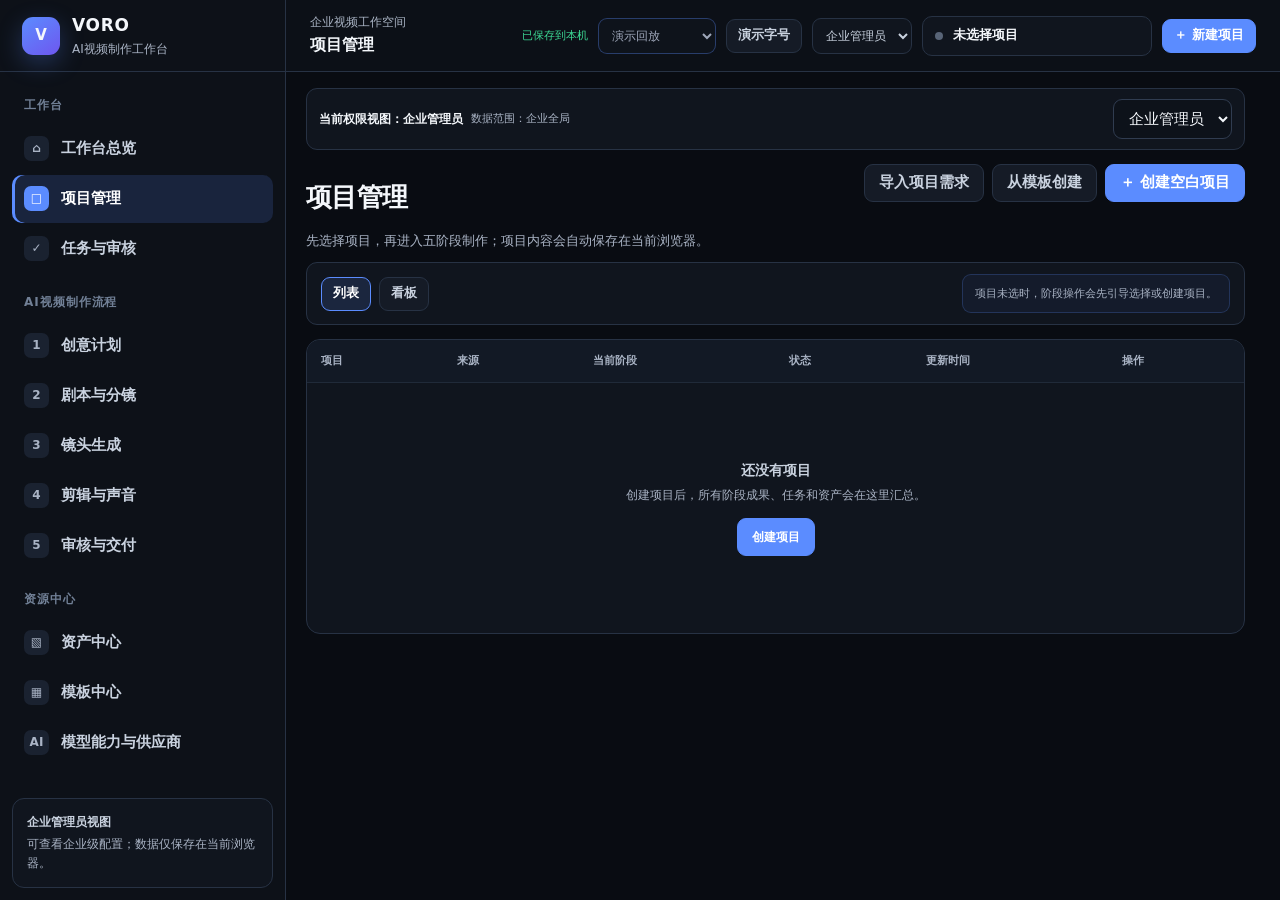
==== commit 02766ce0: "Fix public video streaming source" ====
--- a/prototype.html
+++ b/prototype.html
@@ -366,7 +366,7 @@
     const DEMO_VERSION=1;
     const LARGE_ASSET_BASE=/\.chatgpt\.site$/i.test(location.hostname)?'https://zhiyuanlu878-crypto.github.io/voro-ai-video-workbench/production/output/':'production/output/';
     const DEMO_MASTER_VIDEO=LARGE_ASSET_BASE+'naval-equipment-90s-final-v8.mp4';
-    const DEMO_FINAL_VIDEO='production/output/naval-equipment-90s-final-v8-web.mp4';
+    const DEMO_FINAL_VIDEO=LARGE_ASSET_BASE+'naval-equipment-90s-final-v8-web.mp4';
     const DEMO_SUBTITLE='production/output/naval-equipment-90s-final-v8.srt';
     const REQUIREMENT_REPORT='production/output/requirement-coverage-v8.json';
     const QC_REPORT='production/output/qc-report-v8.json';
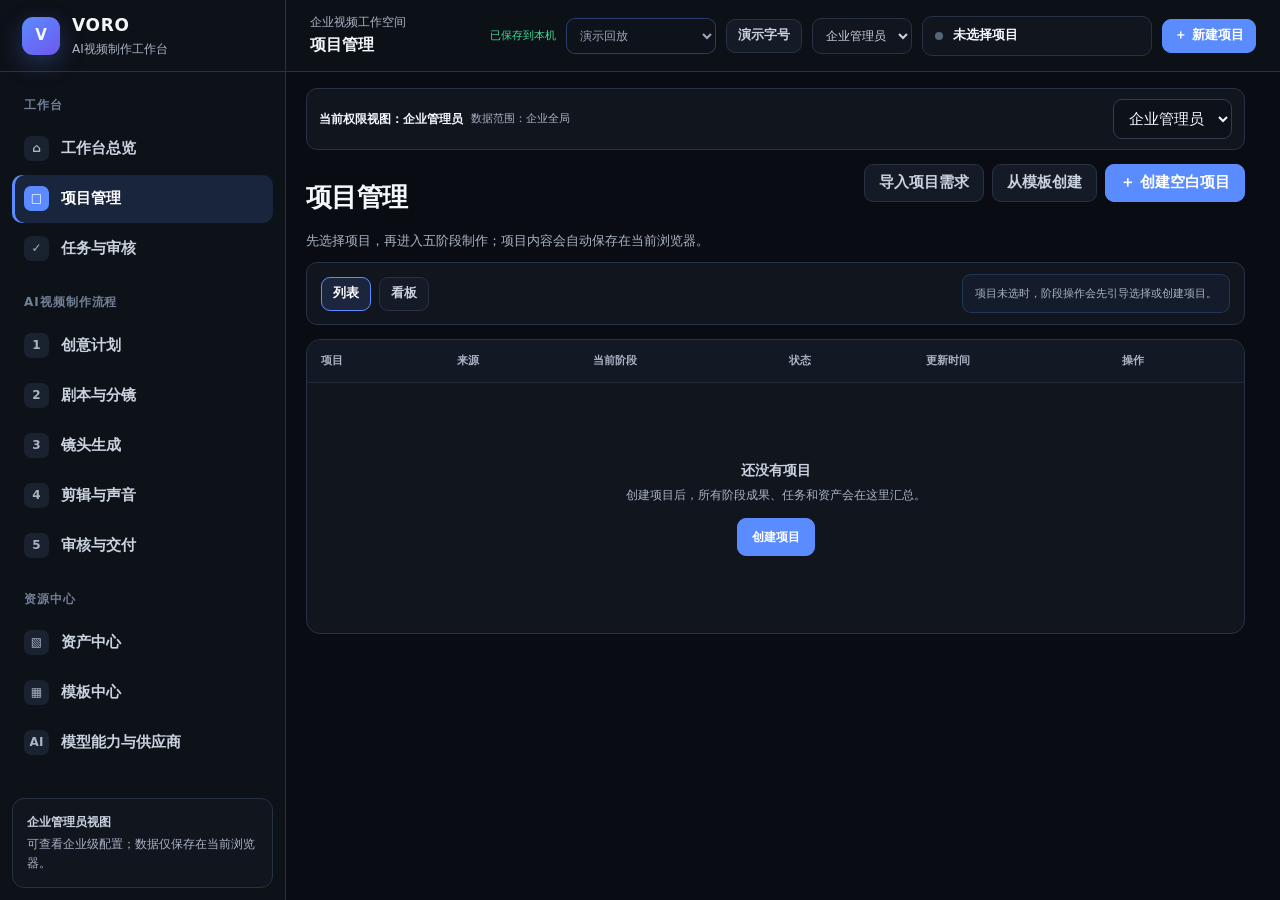
==== commit 6238bdc0: "Fix timeline version and render gate" ====
--- a/prototype.html
+++ b/prototype.html
@@ -52,7 +52,7 @@
     .shot-toolbar,.timeline-toolbar{display:flex;align-items:center;justify-content:space-between;gap:10px;padding:11px 14px;background:#121925;border-bottom:1px solid var(--line)}.toolbar-group{display:flex;gap:7px;align-items:center;flex-wrap:wrap}.filter{height:34px;border:1px solid var(--line);border-radius:8px;background:#0d121a;padding:0 9px;color:var(--text-2);font-size:12px}
     .preview{aspect-ratio:16/8.6;min-height:280px;background:#05070a;border:1px solid #263142;border-radius:11px;display:flex;flex-direction:column;align-items:center;justify-content:center;text-align:center;color:var(--text-3);position:relative;overflow:hidden}.preview:before{content:"";position:absolute;inset:0;background:radial-gradient(circle at 50% 45%,rgba(91,140,255,.08),transparent 48%)}.preview b,.preview span,.preview button{position:relative}.preview b{color:var(--text-2);margin-bottom:5px}.preview span{font-size:12px;margin-bottom:12px}
     .audio-tool{padding:12px;border:1px solid var(--line);border-radius:10px;background:#0d121a}.audio-tool+.audio-tool{margin-top:9px}.audio-tool-head{display:flex;justify-content:space-between;gap:10px;align-items:center}.audio-tool b{font-size:13px}.audio-tool p{margin:4px 0 10px;color:var(--text-3);font-size:11px}
-    .timeline{border:1px solid var(--line);border-radius:12px;overflow:hidden;background:#0b1017}.ruler{height:30px;display:grid;grid-template-columns:90px repeat(6,1fr);align-items:center;border-bottom:1px solid var(--line);color:#667389;font-size:10px}.ruler span{padding-left:8px}.track{display:grid;grid-template-columns:90px 1fr;min-height:54px;border-bottom:1px solid var(--line-soft)}.track:last-child{border-bottom:0}.track-name{padding:11px;border-right:1px solid var(--line);color:var(--text-2);font-size:12px;display:flex;align-items:center;gap:6px}.track-name i{width:8px;height:8px;border-radius:50%;background:var(--blue)}.track:nth-child(3) i{background:var(--green)}.track:nth-child(4) i{background:var(--violet)}.track:nth-child(5) i{background:var(--amber)}.track-lane{margin:7px;border:1px dashed #303c50;border-radius:7px;display:flex;align-items:center;justify-content:center;color:#5e6a7e;font-size:11px;min-width:0}.timeline-foot{padding:10px 14px;display:flex;justify-content:space-between;align-items:center;color:var(--text-3);font-size:11px}
+    .timeline{border:1px solid var(--line);border-radius:12px;overflow:hidden;background:#0b1017}.ruler{height:30px;display:grid;grid-template-columns:90px repeat(7,1fr);align-items:center;border-bottom:1px solid var(--line);color:#667389;font-size:10px}.ruler span{padding-left:8px}.track{display:grid;grid-template-columns:90px 1fr;min-height:54px;border-bottom:1px solid var(--line-soft)}.track:last-child{border-bottom:0}.track-name{padding:11px;border-right:1px solid var(--line);color:var(--text-2);font-size:12px;display:flex;align-items:center;gap:6px}.track-name i{width:8px;height:8px;border-radius:50%;background:var(--blue)}.track:nth-child(3) i{background:var(--green)}.track:nth-child(4) i{background:var(--violet)}.track:nth-child(5) i{background:var(--amber)}.track-lane{margin:7px;border:1px dashed #303c50;border-radius:7px;display:flex;align-items:center;justify-content:center;color:#5e6a7e;font-size:11px;min-width:0}.timeline-foot{padding:10px 14px;display:flex;justify-content:space-between;align-items:center;color:var(--text-3);font-size:11px}
     .qc-grid{display:grid;grid-template-columns:repeat(2,minmax(0,1fr));gap:8px}.qc-option{border:1px solid var(--line);border-radius:9px;padding:10px;background:#0d121a}.qc-option label{display:flex;gap:8px;align-items:flex-start;color:var(--text-2);font-size:12px}.qc-option input{accent-color:var(--blue);margin-top:2px}.qc-option small{display:block;color:var(--text-3);margin:5px 0 0 22px}
     .deliverables{display:grid;grid-template-columns:repeat(2,minmax(0,1fr));gap:8px}.delivery{border:1px solid var(--line);border-radius:9px;padding:10px;background:#0d121a;display:flex;gap:9px;align-items:flex-start}.delivery input{accent-color:var(--blue);margin-top:3px}.delivery b{display:block;font-size:12px}.delivery small{color:var(--text-3);font-size:11px}
     .metric-row{display:grid;grid-template-columns:repeat(4,minmax(0,1fr));gap:12px;margin-bottom:14px}.metric-card{min-height:112px;border:1px solid var(--line);border-radius:12px;background:var(--surface);padding:15px}.metric-card span{display:block;color:var(--text-3);font-size:12px}.metric-card b{display:block;font-size:25px;margin:9px 0 2px}.metric-card small{color:#68758a;font-size:11px}.metric-card .metric-empty{color:#68758a;font-size:22px}
@@ -106,6 +106,9 @@
     .version-banner{display:flex;align-items:center;justify-content:space-between;gap:12px;margin-bottom:12px;padding:10px 12px;border:1px solid var(--line);border-radius:10px;background:#111722}.version-banner b{font-size:14px}.version-banner small{display:block;color:var(--text-3);font-size:12px}
     .shot-workbench{display:grid;grid-template-columns:330px minmax(0,1fr);gap:12px;align-items:start}.shot-list-pane{position:sticky;top:78px;max-height:calc(100vh - 130px);overflow:auto;border:1px solid var(--line);border-radius:12px;background:var(--surface)}.shot-list-toolbar{position:sticky;top:0;z-index:2;padding:10px;border-bottom:1px solid var(--line);background:var(--surface)}.shot-row{display:grid;grid-template-columns:74px minmax(0,1fr) auto;gap:9px;align-items:center;width:100%;padding:9px 10px;border:0;border-bottom:1px solid var(--line);background:transparent;color:var(--text);text-align:left}.shot-row:hover,.shot-row.selected{background:rgba(91,140,255,.1)}.shot-row.selected{box-shadow:inset 3px 0 var(--blue)}.shot-row img{width:74px;aspect-ratio:16/9;object-fit:cover;border-radius:6px;background:#070a0f}.shot-row b{display:block;font-size:13px}.shot-row small{display:block;color:var(--text-3);font-size:11px}.shot-detail-pane{min-width:0}.candidate-grid{display:grid;grid-template-columns:repeat(2,minmax(0,1fr));gap:10px}.job-table{width:100%;border-collapse:collapse;font-size:12px}.job-table th,.job-table td{padding:8px;border-bottom:1px solid var(--line);text-align:left}.job-progress{height:6px;min-width:90px;border-radius:99px;background:#1b2432;overflow:hidden}.job-progress i{display:block;height:100%;background:var(--blue)}
     .qc-evidence{display:grid;grid-template-columns:88px minmax(0,1fr) auto;gap:10px;align-items:start}.qc-evidence time{font-family:ui-monospace,monospace;color:var(--blue-2)}.delivery-blocker-list{display:grid;gap:6px;margin:10px 0}.delivery-blocker{padding:8px 10px;border-left:3px solid var(--red);border-radius:6px;background:rgba(255,91,111,.07);font-size:12px}.package-artifact-list{display:grid;grid-template-columns:repeat(2,minmax(0,1fr));gap:8px;margin-top:10px}.package-artifact{padding:9px;border:1px solid var(--line);border-radius:8px;background:#0c1119}.package-artifact b,.package-artifact small{display:block}.package-artifact small{color:var(--text-3)}
+    .render-readiness{margin-bottom:14px}.render-readiness-grid{display:grid;grid-template-columns:repeat(3,minmax(0,1fr));gap:8px}.render-check{display:flex;align-items:flex-start;gap:9px;min-height:68px;padding:10px;border:1px solid var(--line);border-radius:9px;background:#0d121a}.render-check>span:first-child{display:grid;place-items:center;flex:0 0 22px;width:22px;height:22px;border-radius:50%;background:rgba(61,220,151,.12);color:var(--green);font-weight:800}.render-check.blocked>span:first-child{background:rgba(255,91,111,.12);color:var(--red)}.render-check.warning>span:first-child{background:rgba(246,189,96,.12);color:var(--amber)}.render-check b,.render-check small{display:block}.render-check small{margin-top:3px;color:var(--text-3);line-height:1.45}.render-readiness-summary{display:flex;align-items:center;justify-content:space-between;gap:10px;margin-top:10px;padding:10px 12px;border-radius:9px;background:rgba(91,140,255,.08);color:var(--text-2)}.render-readiness-summary.blocked{background:rgba(255,91,111,.07)}.render-readiness-summary small{color:var(--text-3)}
+    @media(max-width:1050px){.render-readiness-grid{grid-template-columns:repeat(2,minmax(0,1fr))}}
+    @media(max-width:650px){.render-readiness-grid{grid-template-columns:1fr}.render-readiness-summary{display:block}}
     body.presentation-mode{--font-xs:13px;--font-sm:15px;--font-md:17px;--font-lg:19px;--font-title:30px}.presentation-mode .nav-item{font-size:16px;min-height:52px}.presentation-mode .btn{font-size:14px}
     @media(max-width:1000px){.workflow-header{grid-template-columns:1fr}.workflow-next-action{justify-content:flex-start}.shot-workbench{grid-template-columns:1fr}.shot-list-pane{position:static;max-height:360px}.candidate-grid,.package-artifact-list{grid-template-columns:1fr}}
     @media(max-width:850px){.top-actions .mode-select{display:none}.workflow-header{position:static}.shot-list-pane{max-height:none}.qc-evidence{grid-template-columns:1fr}}
@@ -148,7 +151,7 @@
         </div>
         <div class="top-actions">
           <span class="save-state saved" id="saveState" aria-live="polite">已保存到本机</span>
-          <select class="role-select mode-select" id="generationModeSelect" aria-label="生成运行模式" title="切换演示回放或实时模型运行"><option value="replay">演示回放</option><option value="live">实时生成</option></select>
+          <select class="role-select mode-select" id="generationModeSelect" aria-label="生成运行模式" title="切换演示回放或实时模型运行"><option value="replay">演示回放</option><option value="live">实时生成（需后端适配器）</option></select>
           <button class="btn btn-sm" data-action="toggle-presentation-mode" title="放大演示字号">演示字号</button>
           <select class="role-select" id="roleSelect" aria-label="预览权限视图"><option value="member">普通成员</option><option value="projectAdmin">项目管理员</option><option value="enterpriseAdmin" selected>企业管理员</option></select>
           <button class="project-select" data-action="go-projects"><i></i><b id="projectNameTop">未选择项目</b></button>
@@ -217,7 +220,7 @@
       <section class="card" style="margin-top:14px"><div class="shot-toolbar"><div class="toolbar-group"><select class="filter"><option>全部镜头</option><option>待生成</option><option>待确认</option><option>已锁定</option></select><select class="filter"><option>全部模型路由</option><option>未配置模型</option></select></div><div class="toolbar-group"><button class="btn btn-sm" data-action="add-shot">＋ 空白镜头</button><button class="btn btn-sm" data-panel="materials">批量绑定素材</button><button class="btn btn-primary btn-sm" data-action="ai-ready">批量生成</button></div></div><div class="card-body" id="shotBoard">${empty('◇','暂无待生成镜头','从剧本与分镜同步镜头，或手动创建空白镜头。每个镜头可独立生成关键帧、首尾帧、视频候选和局部修复。','<button class="btn btn-sm" data-action="add-shot">创建空白镜头</button><button class="btn btn-primary btn-sm" data-action="ai-ready">从分镜同步</button>')}</div></section>
       <div class="grid-2" style="margin-top:14px"><section class="card"><div class="card-head"><div><h3>生成队列</h3><p>查看排队、生成、重试和备用模型状态</p></div><button class="btn btn-xs" data-panel="model">队列策略</button></div><div class="card-body">${empty('↻','当前没有生成任务','提交镜头后，此处显示任务状态、预计耗时和成本。')}</div></section><section class="card"><div class="card-head"><div><h3>版本与候选</h3><p>逐镜头比较候选、锁定版本并回滚</p></div><button class="btn btn-xs" data-panel="history">版本历史</button></div><div class="card-body">${empty('V','暂无镜头版本','生成镜头后，可在此进行A/B对比、AI局部调整、确认和锁定。')}</div></section></div>`}
 
-    function editPage(){const s=STAGES[3];return `${stageHead(s,nextButton('edit'))}<div class="grid-2-1"><section class="card"><div class="card-head"><div><h3>成片预览</h3><p>时间线、声音和字幕修改会同步到预览</p></div><div class="card-actions"><button class="btn btn-xs" data-panel="adjust" data-target="时间线">局部AI</button><button class="btn btn-xs btn-primary" data-action="ai-ready">生成预览</button></div></div><div class="card-body"><div class="preview"><b>暂无可预览内容</b><span>将已确认的视频镜头加入时间线后生成预览。</span><button class="btn btn-sm" data-action="ai-ready">从镜头自动建序列</button></div></div></section>
+    function editPageBlankLegacy(){const s=STAGES[3];return `${stageHead(s,nextButton('edit'))}<div class="grid-2-1"><section class="card"><div class="card-head"><div><h3>成片预览</h3><p>时间线、声音和字幕修改会同步到预览</p></div><div class="card-actions"><button class="btn btn-xs" data-panel="adjust" data-target="时间线">局部AI</button><button class="btn btn-xs btn-primary" data-action="ai-ready">生成预览</button></div></div><div class="card-body"><div class="preview"><b>暂无可预览内容</b><span>将已确认的视频镜头加入时间线后生成预览。</span><button class="btn btn-sm" data-action="ai-ready">从镜头自动建序列</button></div></div></section>
       <aside class="card"><div class="card-head"><div><h3>声音与字幕</h3><p>每类声音独立生成、编辑和混音</p></div></div><div class="card-body"><div class="audio-tool"><div class="audio-tool-head"><b>旁白与语音</b><button class="btn btn-xs" data-panel="model">配置</button></div><p>文本、音色、语速、停顿和发音词典</p><button class="btn btn-xs" data-action="ai-ready">AI生成旁白</button></div><div class="audio-tool"><div class="audio-tool-head"><b>音乐</b><button class="btn btn-xs" data-panel="model">配置</button></div><p>情绪曲线、段落、循环点和版权策略</p><button class="btn btn-xs" data-action="ai-ready">AI生成音乐</button></div><div class="audio-tool"><div class="audio-tool-head"><b>环境声与动作音效</b><button class="btn btn-xs" data-panel="materials">素材</button></div><p>按镜头语义生成并自动对齐动作点</p><button class="btn btn-xs" data-action="ai-ready">AI生成音效</button></div><div class="audio-tool"><div class="audio-tool-head"><b>字幕</b><button class="btn btn-xs" data-panel="requirement">样式</button></div><p>自动转写、断句、校时、翻译和安全区</p><button class="btn btn-xs" data-action="ai-ready">AI生成字幕</button></div></div></aside></div>
       <section class="card" style="margin-top:14px"><div class="timeline-toolbar"><div class="toolbar-group"><button class="btn btn-xs" data-action="timeline-empty">↶ 撤销</button><button class="btn btn-xs" data-action="timeline-empty">↷ 重做</button><button class="btn btn-xs" data-action="timeline-empty">✂ 分割</button><button class="btn btn-xs" data-action="timeline-empty">删除</button></div><div class="toolbar-group"><button class="btn btn-sm" data-panel="adjust" data-target="剪辑节奏">AI剪辑建议</button><button class="btn btn-primary btn-sm" data-action="ai-ready">AI粗剪</button></div></div><div class="timeline"><div class="ruler"><span>轨道</span><span>开始</span><span></span><span></span><span></span><span></span><span>结束</span></div><div class="track"><div class="track-name"><i></i>视频</div><div class="track-lane">拖入已确认镜头</div></div><div class="track"><div class="track-name"><i></i>旁白</div><div class="track-lane">拖入或生成旁白</div></div><div class="track"><div class="track-name"><i></i>音乐</div><div class="track-lane">拖入或生成音乐</div></div><div class="track"><div class="track-name"><i></i>音效</div><div class="track-lane">拖入或生成音效</div></div><div class="track"><div class="track-name"><i></i>字幕</div><div class="track-lane">生成或导入字幕</div></div><div class="timeline-foot"><span>未创建时间线版本</span><span>总时长：--</span></div></div></section>`}
 
@@ -368,6 +371,7 @@
     const DEMO_MASTER_VIDEO=LARGE_ASSET_BASE+'naval-equipment-90s-final-v8.mp4';
     const DEMO_FINAL_VIDEO=LARGE_ASSET_BASE+'naval-equipment-90s-final-v8-web.mp4';
     const DEMO_SUBTITLE='production/output/naval-equipment-90s-final-v8.srt';
+    const NAVAL_V8_FIXTURE=Object.freeze({version:'naval-v8',duration:90,ratio:'16:9',sources:Object.freeze(['S01-kling.mp4','S02-kling.mp4','S03-kling.mp4','S04-kling.mp4','S05-kling.mp4','S06-kling1.mp4','S08-kling.mp4','S07-kling.mp4','S06-kling2.mp4','S09-kling4.mp4','S09-kling.mp4','S09-kling1.mp4','S10-svd.mp4','S11-kling.mp4','S12-kling.mp4'].map(x=>`production/generated_clips/${x}`)),audio:Object.freeze({narration:'media/audio/narration-documentary-zh-v7-final.wav',music:'media/audio/music-ocean-documentary.wav',sfx:Object.freeze(['media/audio/sfx-ocean-weather.wav','media/audio/sfx-ship-mechanical.wav','media/audio/sfx-cannon-fire.wav','media/audio/sfx-carrier-aircraft.wav','media/audio/sfx-transition-pack.wav']),subtitle:'production/output/naval-equipment-90s-final-v8.srt'})});
     const REQUIREMENT_REPORT='production/output/requirement-coverage-v8.json';
     const QC_REPORT='production/output/qc-report-v8.json';
     const RIGHTS_REPORT='production/output/rights-manifest-v8.json';
@@ -390,6 +394,7 @@
     const ROLE_TEXT={member:'普通成员',projectAdmin:'项目管理员',enterpriseAdmin:'企业管理员'};
     const CAP_TEXT={text:'文本与策划',image:'图像与关键帧',video:'视频生成',speech:'旁白语音',music:'音乐生成',editing:'智能剪辑',quality:'质量检测'};
     const now=()=>new Date().toISOString();
+    function interruptPersistedJob(job){if(job&&['running','queued'].includes(job.status)){job.status='interrupted';job.interruptedAt=now();job.error='页面刷新或会话中断，点击原操作即可重新开始'}}
     const makeId=p=>`${p}_${crypto.randomUUID?.()||Date.now().toString(36)+Math.random().toString(36).slice(2)}`;
     const esc=v=>String(v??'').replace(/[&<>'"]/g,c=>({'&':'&amp;','<':'&lt;','>':'&gt;',"'":'&#39;','"':'&quot;'}[c]));
     const clone=v=>JSON.parse(JSON.stringify(v));
@@ -401,13 +406,13 @@
         if(!saved||saved.schemaVersion!==4)return defaultState();
         const base=defaultState();
         const restored={...base,...saved,settings:{...base.settings,...(saved.settings||{})},budget:{...base.budget,...(saved.budget||{})},ui:{...base.ui,...(saved.ui||{}),drawer:null,pendingFiles:[]},jobs:{...(saved.jobs||{})}};
-        Object.values(restored.jobs).forEach(job=>{if(job.status==='running')job.status='interrupted'});
+        Object.values(restored.jobs).forEach(interruptPersistedJob);
         return restored;
       }catch{return defaultState()}
     }
     let state=loadState(), lastFocused=null, formSeq=0, renderFocus=false, saveTimer=null;
     function currentProject(){return state.projects.find(p=>p.id===state.currentProjectId)||null}
-    function freshProject(name='',brief='',source='blank',templateId=null){return {id:makeId('project'),name:name||'未命名项目',brief,source,templateId,status:'draft',currentStage:'plan',audience:'',useCase:'',language:'zh-CN',duration:'',ratio:'16:9',resolution:'',constraints:'',generation:{mode:'replay',scenario:null,disclosureAccepted:true,replayFixtureVersion:'naval-v8',providerReady:false},workflow:{stage:'plan',substep:'requirements',completedNodes:[],nextAction:null},requiredTracks:{narration:true,music:true,sfx:true,subtitles:true},requirementItems:[],requirementsConfirmed:false,stageStatus:{plan:'draft',script:'not_started',shots:'not_started',edit:'not_started',delivery:'not_started'},stageVersions:{plan:[],script:[],shots:[],edit:[],delivery:[]},activeVersionIds:{plan:null,script:null,shots:null,edit:null,delivery:null},dependencies:{script:{planVersionId:null},shots:{scriptVersionId:null},edit:{shotsVersionId:null},delivery:{editVersionId:null}},plan:{requirementsSaved:false,parsed:false,job:'idle',directions:[],selected:null,baselineLocked:false,version:0},analysis:null,research:[],liveDemo:null,scenes:[],shots:[],timeline:{clips:[],history:[],future:[],tracks:{narration:'not_started',music:'not_started',sfx:'not_started',subtitles:'not_started'},dirty:false,savedVersion:0,previewStatus:'none'},delivery:{reviewVersion:null,qcStatus:'not_started',issues:[],approvalStatus:'none',exportStatus:'none',package:{status:'not_started',artifacts:[],manifest:null}},visual:{subject:'',environment:'',style:'',negative:''},soundPlan:null,finalMedia:null,versions:[],createdAt:now(),updatedAt:now()}}
+    function freshProject(name='',brief='',source='blank',templateId=null){return {id:makeId('project'),name:name||'未命名项目',brief,source,templateId,status:'draft',currentStage:'plan',audience:'',useCase:'',language:'zh-CN',duration:'',ratio:'16:9',resolution:'',constraints:'',generation:{mode:'replay',scenario:null,disclosureAccepted:true,replayFixtureVersion:'naval-v8',providerReady:false,renderAdapterReady:false},workflow:{stage:'plan',substep:'requirements',completedNodes:[],nextAction:null},requiredTracks:{narration:true,music:true,sfx:true,subtitles:true},requirementItems:[],requirementsConfirmed:false,stageStatus:{plan:'draft',script:'not_started',shots:'not_started',edit:'not_started',delivery:'not_started'},stageVersions:{plan:[],script:[],shots:[],edit:[],delivery:[]},activeVersionIds:{plan:null,script:null,shots:null,edit:null,delivery:null},dependencies:{script:{planVersionId:null},shots:{scriptVersionId:null},edit:{shotsVersionId:null},delivery:{editVersionId:null}},plan:{requirementsSaved:false,parsed:false,job:'idle',directions:[],selected:null,baselineLocked:false,version:0},analysis:null,research:[],liveDemo:null,scenes:[],shots:[],timeline:{clips:[],history:[],future:[],tracks:{narration:'not_started',music:'not_started',sfx:'not_started',subtitles:'not_started'},dirty:false,savedVersion:0,versionSequence:0,savedFingerprint:null,savedStructureFingerprint:null,previewStatus:'none'},delivery:{reviewVersion:null,reviewHistory:[],qcStatus:'not_started',issues:[],approvalStatus:'none',exportStatus:'none',package:{status:'not_started',artifacts:[],manifest:null}},visual:{subject:'',environment:'',style:'',negative:''},soundPlan:null,finalMedia:null,versions:[],createdAt:now(),updatedAt:now()}}
     function persist(label='',quiet=false){
       state.updatedAt=now();
       const safe=clone(state); safe.ui.drawer=null; safe.ui.pendingFiles=[];
@@ -429,7 +434,7 @@
       const stage=STAGES.find(s=>s.key===state.page)||STAGES.find(s=>s.key===p.currentStage)||STAGES[0],guide=p.liveDemo?.enabled?navalGuideState(p):null;
       const done=guide?.done??Math.max(0,STAGES.findIndex(s=>s.key===p.currentStage)),total=guide?.total??5,percent=guide?.percent??Math.round(done/total*100),next=guide?.next||stage.desc;
       const mode=p.generation?.mode==='live'?'live':'replay';
-      return `<div class="workflow-header"><div class="workflow-stage"><em>${stage.no}</em><div><b>${esc(stage.name)}</b><small>主流程 ${stage.no}/5 · ${STATUS_TEXT[p.stageStatus[stage.key]]||'未开始'}</small></div></div><div><div class="workflow-progress"><i style="width:${percent}%"></i></div><small style="display:block;margin-top:6px;color:var(--text-3)">子步骤 ${done}/${total} · ${esc(next)}</small></div><div class="workflow-next-action"><div><b>${mode==='live'?'实时生成':'确定性演示'}</b><small>${mode==='live'?'调用已配置模型并记录成本':'回放已归档成果，不产生模型费用'}</small></div><button class="btn btn-sm" data-page="models">${mode==='live'?'检查模型':'查看路由'}</button></div></div><div class="mode-disclosure ${mode}">${mode==='live'?'实时运行模式：每次生成会调用已配置服务，并记录任务、耗时、费用和来源。':'演示回放模式：使用已归档的确定性成果完整演示交互，不冒充现场模型调用。'}</div>`
+      return `<div class="workflow-header"><div class="workflow-stage"><em>${stage.no}</em><div><b>${esc(stage.name)}</b><small>主流程 ${stage.no}/5 · ${STATUS_TEXT[p.stageStatus[stage.key]]||'未开始'}</small></div></div><div><div class="workflow-progress"><i style="width:${percent}%"></i></div><small style="display:block;margin-top:6px;color:var(--text-3)">子步骤 ${done}/${total} · ${esc(next)}</small></div><div class="workflow-next-action"><div><b>${mode==='live'?'实时生成配置':'确定性演示'}</b><small>${mode==='live'?'模型连接与渲染适配器需分别就绪':'回放已归档成果，不产生模型费用'}</small></div><button class="btn btn-sm" data-page="models">${mode==='live'?'检查服务':'查看路由'}</button></div></div><div class="mode-disclosure ${mode}">${mode==='live'?'实时运行配置：本单文件原型只保存模型与路由配置；最终视频渲染必须接入能返回媒体文件的后端适配器。':'演示回放模式：使用已归档的确定性成果完整演示交互，不冒充现场模型调用。'}</div>`
     }
     function stageShell(title,desc,actions,content){const p=currentProject();return `${projectTools()}${pageHead(title,desc,actions)}${workflowHeader(p)}${content}`}
     function emptyState(title,desc,actions=''){return `<div class="empty"><div class="empty-icon">＋</div><b>${esc(title)}</b><p>${esc(desc)}</p><div class="empty-actions">${actions}</div></div>`}
@@ -437,7 +442,7 @@
     function canAccess(page){return (ROLE_PAGES[state.role]||ROLE_PAGES.member).includes(page)}
     function requireProject(nextPage){if(currentProject())return true;state.ui.pendingPage=nextPage;openDrawer('project-gate',{nextPage});return false}
     function setStage(p,key,status){p.stageStatus[key]=status;p.currentStage=key;p.updatedAt=now()}
-    function markDownstreamStale(p,from){const i=STAGE_KEYS.indexOf(from);STAGE_KEYS.slice(i+1).forEach(k=>{if(p.stageStatus[k]!=='not_started')p.stageStatus[k]='stale'});if(p.finalMedia)p.finalMedia.stale=true;if(from!=='delivery'){p.delivery.reviewVersion=null;p.delivery.approvalStatus='none';p.delivery.exportStatus='none'}}
+    function markDownstreamStale(p,from){const i=STAGE_KEYS.indexOf(from);STAGE_KEYS.slice(i+1).forEach(k=>{if(p.stageStatus[k]!=='not_started')p.stageStatus[k]='stale'});if(from!=='delivery'){if(p.timeline?.clips?.length){markTimelineTracksStale(p);p.timeline.dirty=true;p.timeline.previewStatus='stale'}archiveCurrentReview(p,`上游“${STAGES.find(s=>s.key===from)?.name||from}”已变化`);state.tasks.filter(t=>t.kind==='review'&&t.projectId===p.id&&t.status==='pending_review').forEach(t=>{t.status='superseded';t.updatedAt=now()});p.finalMedia=null;p.delivery.reviewVersion=null;p.delivery.qcStatus='not_started';p.delivery.issues=[];p.delivery.approvalStatus='none';p.delivery.exportStatus='none';p.delivery.package={status:'stale',artifacts:[],manifest:null}}}
     function stageSnapshot(p,stage){if(stage==='plan')return clone({brief:p.brief,audience:p.audience,useCase:p.useCase,duration:p.duration,ratio:p.ratio,constraints:p.constraints,plan:p.plan,requirementItems:p.requirementItems});if(stage==='script')return clone({scenes:p.scenes,shots:p.shots});if(stage==='shots')return clone({shots:p.shots,visual:p.visual});if(stage==='edit')return clone(p.timeline);return clone(p.delivery)}
     function createStageVersion(p,stage,status='draft',reason=''){
       p.stageVersions=p.stageVersions||{plan:[],script:[],shots:[],edit:[],delivery:[]};const versions=p.stageVersions[stage]||[],number=versions.length+1,parentVersionId=p.activeVersionIds?.[stage]||null,id=makeId(`${stage}_version`),version={id,stage,number,status,parentVersionId,snapshot:stageSnapshot(p,stage),reason,createdAt:now(),createdBy:'current-user'};versions.push(version);p.stageVersions[stage]=versions;p.activeVersionIds=p.activeVersionIds||{};p.activeVersionIds[stage]=id;return version
@@ -447,17 +452,17 @@
       const version=createStageVersion(p,stage,'draft',reason||'基于锁定版本创建新草稿');markDownstreamStale(p,stage);return version
     }
     function runJob(key,label,complete,meta={}){
-      if(state.jobs[key]?.status==='running')return;
+      if(state.jobs[key]?.status==='running')return false;
       const p=currentProject(),mode=p?.generation?.mode||'replay';
-      if(mode==='live'&&!p?.generation?.providerReady){toast('实时模型尚未就绪','请先接入并测试当前阶段所需模型；系统不会以模拟结果冒充实时生成。','warn');go('models');return}
+      if(mode==='live'&&!p?.generation?.providerReady){toast('实时模型尚未就绪','请先接入并测试当前阶段所需模型；系统不会以模拟结果冒充实时生成。','warn');return false}
       const startedAt=now(),job={id:key,projectId:p?.id||null,label,status:'running',progress:8,generationMode:mode,stage:state.page,targetId:meta.targetId||null,provider:mode==='replay'?'已归档演示成果':meta.provider||'已配置路由',model:mode==='replay'?'Replay Fixture V8':meta.model||'自动选择',costEstimate:mode==='replay'?0:null,retryCount:(state.jobs[key]?.retryCount||0),startedAt};
-      state.jobs[key]=job;if(p?.liveDemo?.enabled)p.liveDemo.activeJob=job;persist('',true);render(false);
-      const steps=[28,58,82],advance=index=>{if(state.jobs[key]?.status!=='running')return;if(index<steps.length){state.jobs[key].progress=steps[index];if(p?.liveDemo)p.liveDemo.activeJob={...state.jobs[key]};persist('',true);render(false);setTimeout(()=>advance(index+1),220);return}try{complete()}catch(err){state.jobs[key]={...job,status:'failed',progress:100,error:err.message,finishedAt:now()};persist('',true);render(false);toast('AI任务失败',err.message,'warn');return}state.jobs[key]={...job,status:'ready',progress:100,finishedAt:now(),resultCount:meta.resultCount||1};if(p?.liveDemo)p.liveDemo.activeJob={...state.jobs[key]};persist(`${label}已完成`,true);render(false);toast(`${label}已完成`,mode==='replay'?'演示成果已载入，可继续编辑、采用或局部重做':'模型成果已生成并记录来源','success')};
-      setTimeout(()=>advance(0),180)
-    }
-    function jobButton(key,label,action,disabled=false){const j=state.jobs[key],saved=currentProject()?.liveDemo?.activeJob,interrupted=saved?.key===key&&saved.status==='interrupted';return `<button class="btn btn-primary btn-sm" data-action="${action}" ${disabled||j?.status==='running'?'disabled':''}>${j?.status==='running'?`生成中 ${j.progress}%`:interrupted?`继续${label}`:label}</button>`}
+      state.jobs[key]=job;if(p?.liveDemo?.enabled)p.liveDemo.activeJob=job;if(meta.onStart)meta.onStart(job);persist('',true);render(false);
+      const steps=[28,58,82],advance=index=>{if(state.jobs[key]?.status!=='running')return;if(index<steps.length){state.jobs[key].progress=steps[index];if(p?.liveDemo)p.liveDemo.activeJob={...state.jobs[key]};persist('',true);render(false);setTimeout(()=>advance(index+1),220);return}try{complete()}catch(err){if(meta.onFail)meta.onFail(err);state.jobs[key]={...job,status:'failed',progress:100,error:err.message,finishedAt:now()};persist('',true);render(false);toast('AI任务失败',err.message,'warn');return}state.jobs[key]={...job,status:'ready',progress:100,finishedAt:now(),resultCount:meta.resultCount||1};if(p?.liveDemo)p.liveDemo.activeJob={...state.jobs[key]};persist(`${label}已完成`,true);render(false);toast(`${label}已完成`,mode==='replay'?'演示成果已载入，可继续编辑、采用或局部重做':'模型成果已生成并记录来源','success')};
+      setTimeout(()=>advance(0),180);return true
+    }
+    function jobButton(key,label,action,disabled=false,attrs=''){const j=state.jobs[key],saved=currentProject()?.liveDemo?.activeJob,interrupted=j?.status==='interrupted'||saved?.id===key&&saved.status==='interrupted',resumeLabel=label.replace(/^[①②③④⑤]\s*/,'');return `<button class="btn btn-primary btn-sm" data-action="${action}" ${attrs} ${disabled||j?.status==='running'?'disabled':''}>${j?.status==='running'?`生成中 ${j.progress}%`:interrupted?`重新开始：${resumeLabel}`:label}</button>`}
     function normalizeProject(p){
-      p.generation={mode:'replay',scenario:null,disclosureAccepted:true,replayFixtureVersion:'naval-v8',providerReady:false,...(p.generation||{})};
+      p.generation={mode:'replay',scenario:null,disclosureAccepted:true,replayFixtureVersion:'naval-v8',providerReady:false,renderAdapterReady:false,...(p.generation||{})};
       p.workflow={stage:p.currentStage||'plan',substep:'requirements',completedNodes:[],nextAction:null,...(p.workflow||{})};
       p.requiredTracks={narration:true,music:true,sfx:true,subtitles:true,...(p.requiredTracks||{})};
       p.requirementItems=p.requirementItems||[];p.requirementsConfirmed=!!p.requirementsConfirmed;
@@ -465,13 +470,21 @@
       p.activeVersionIds={plan:null,script:null,shots:null,edit:null,delivery:null,...(p.activeVersionIds||{})};
       p.dependencies={script:{planVersionId:null},shots:{scriptVersionId:null},edit:{shotsVersionId:null},delivery:{editVersionId:null},...(p.dependencies||{})};
       p.plan={requirementsSaved:!!p.brief,parsed:false,job:'idle',directions:[],selected:null,baselineLocked:false,version:0,...(p.plan||{})};
+      p.versions=p.versions||[];
       p.scenes=p.scenes||[];p.shots=p.shots||[];
-      p.timeline={clips:[],history:[],future:[],tracks:{narration:'not_started',music:'not_started',sfx:'not_started',subtitles:'not_started'},dirty:false,savedVersion:0,previewStatus:'none',...(p.timeline||{})};
+      p.timeline={clips:[],history:[],future:[],tracks:{narration:'not_started',music:'not_started',sfx:'not_started',subtitles:'not_started'},dirty:false,savedVersion:0,versionSequence:0,savedFingerprint:null,savedStructureFingerprint:null,previewStatus:'none',...(p.timeline||{})};
+      p.timeline.versionSequence=Math.max(Number(p.timeline.versionSequence)||0,Number(p.timeline.savedVersion)||0,...(p.stageVersions.edit||[]).map(v=>Number(v.number)||0),...p.versions.filter(v=>v.stage==='edit').map(v=>Number(v.version)||0));
       p.timeline.tracks={narration:'not_started',music:'not_started',sfx:'not_started',subtitles:'not_started',...(p.timeline.tracks||{})};
-      p.delivery={reviewVersion:null,qcStatus:'not_started',issues:[],approvalStatus:'none',exportStatus:'none',package:{status:'not_started',artifacts:[],manifest:null},...(p.delivery||{})};
+      const recoverableReview=!!p.finalMedia&&!!p.delivery?.reviewVersion&&!p.timeline.dirty;Object.keys(p.timeline.tracks).forEach(k=>{if(p.timeline.tracks[k]==='running'||recoverableReview&&p.timeline.tracks[k]==='failed')p.timeline.tracks[k]=recoverableReview?'ready':'failed'});
+      p.delivery={reviewVersion:null,reviewHistory:[],qcStatus:'not_started',issues:[],approvalStatus:'none',exportStatus:'none',package:{status:'not_started',artifacts:[],manifest:null},...(p.delivery||{})};
+      p.delivery.reviewHistory=p.delivery.reviewHistory||[];
       p.delivery.package={status:'not_started',artifacts:[],manifest:null,...(p.delivery.package||{})};
       p.visual={subject:'',environment:'',style:'',negative:'',...(p.visual||{})};
       p.finalMedia=p.finalMedia||null;p.research=p.research||[];p.analysis=p.analysis||null;p.soundPlan=p.soundPlan||null;p.liveDemo=p.liveDemo||null;
+      if(p.generation?.scenario==='naval'||p.liveDemo?.scenario==='naval')p.shots.forEach((s,i)=>{const adopted=s.candidates?.find(x=>x.id===s.adoptedCandidateId);if(!s.replayFixtureContentFingerprint&&adopted?.src===NAVAL_V8_FIXTURE.sources[i])s.replayFixtureContentFingerprint=shotContentFingerprint(s)});
+      if(p.timeline.savedVersion&&!p.timeline.dirty&&!p.timeline.savedFingerprint){p.timeline.savedStructureFingerprint=timelineStructureFingerprint(p);p.timeline.savedFingerprint=timelineFingerprint(p)}
+      if(p.delivery.reviewVersion&&!p.delivery.reviewVersion.timelineFingerprint&&!p.finalMedia?.stale)p.delivery.reviewVersion.timelineFingerprint=p.timeline.savedFingerprint;
+      if(p.delivery.reviewVersion&&!reviewMatchesSavedTimeline(p)){archiveCurrentReview(p,'载入时发现审核版与当前时间线或归档基线不一致');p.finalMedia=null;p.timeline.previewStatus='stale';p.delivery.reviewVersion=null;p.delivery.qcStatus='not_started';p.delivery.issues=[];p.delivery.approvalStatus='none';p.delivery.exportStatus='none';p.delivery.package={status:'stale',artifacts:[],manifest:null};if(p.stageStatus.edit!=='not_started')p.stageStatus.edit='draft';if(p.stageStatus.delivery!=='not_started')p.stageStatus.delivery='stale'}
       if(p.liveDemo?.activeJob?.status==='running')p.liveDemo.activeJob={...p.liveDemo.activeJob,status:'interrupted',interruptedAt:now()};
       return p
     }
@@ -536,7 +549,7 @@
       shotDefs.forEach((s,i)=>assets.push({id:`demo_asset_clip_${i+1}`,name:`视频片段 ${String(i+1).padStart(2,'0')} · ${s.name}`,mediaType:'video',status:'ready',scope:{level:'project',projectId,stageKey:'shots',targetId:`demo_shot_${String(i+1).padStart(2,'0')}`},source:'可灵与公开图生视频流程生成',license:'pending',rightsNote:'仅供内部审片；商业发布前需确认平台授权。',tags:['客户样例','视频片段'],url:`production/generated_clips/${s.clip}`,fileMeta:{mime:'video/mp4',size:720000},demoKey:DEMO_KEY,demoOwnerId:projectId,createdAt,updatedAt:createdAt}));
       [{name:'最终V7音画字幕合成版',mediaType:'video',url:DEMO_FINAL_VIDEO,mime:'video/mp4',size:15590000,stageKey:'delivery'},{name:'最终90秒中文旁白',mediaType:'audio',url:'media/audio/narration-documentary-zh-v7-final.wav',mime:'audio/wav',size:8240000,stageKey:'edit'},{name:'海洋纪录片配乐',mediaType:'audio',url:'media/audio/music-ocean-documentary.wav',mime:'audio/wav',size:4120000,stageKey:'edit'},{name:'主炮动作音效',mediaType:'audio',url:'media/audio/sfx-cannon-fire.wav',mime:'audio/wav',size:370000,stageKey:'edit'},{name:'舰载机动作音效',mediaType:'audio',url:'media/audio/sfx-carrier-aircraft.wav',mime:'audio/wav',size:730000,stageKey:'edit'},{name:'海浪天气环境声',mediaType:'audio',url:'media/audio/sfx-ocean-weather.wav',mime:'audio/wav',size:820000,stageKey:'edit'},{name:'舰船机械环境声',mediaType:'audio',url:'media/audio/sfx-ship-mechanical.wav',mime:'audio/wav',size:640000,stageKey:'edit'},{name:'最终简体中文字幕',mediaType:'document',url:DEMO_SUBTITLE,mime:'application/x-subrip',size:1770,stageKey:'delivery'}].forEach((a,i)=>assets.push({id:`demo_asset_final_${i+1}`,name:a.name,mediaType:a.mediaType,status:'ready',scope:{level:'project',projectId,stageKey:a.stageKey,targetId:null},source:'项目最终制作成果',license:'internal',rightsNote:'客户演示使用；商业发布前复核全部生成平台授权。',tags:['客户样例','最终成果'],url:a.url,fileMeta:{mime:a.mime,size:a.size},demoKey:DEMO_KEY,demoOwnerId:projectId,createdAt,updatedAt:createdAt}));
       const reviewTask={id:'demo_review_task_v7',kind:'review',title:'海洋舰船装备效果演示 · 客户审核版 V7',projectId,stageKey:'delivery',artifact:{type:'review-version',label:'客户审核版 V7',version:'V7'},creator:'current-user',assignee:'current-user',priority:'high',status:'approved',demoKey:DEMO_KEY,demoOwnerId:projectId,createdAt,updatedAt:createdAt};
-      return {project,assets,connections,routes,reviewTask};
+      project.generation={mode:'replay',scenario:'naval',disclosureAccepted:true,replayFixtureVersion:'naval-v8',providerReady:false,renderAdapterReady:false};project.liveDemo={enabled:true,scenario:'naval',sessionId:'demo_archived_v8',version:1,currentStep:'delivered',completedSteps:['brief','analysis','plan','script','storyboard','keyframes','videos','shots','edit','review','delivery'],startedAt:createdAt};normalizeProject(project);return {project,assets,connections,routes,reviewTask};
     }
 
     function isNavalScenario(p){const text=p?.brief||'';return /水面舰船|主力列装型号/.test(text)&&/舰船三维模型|三维模型/.test(text)&&/舰载机/.test(text)&&/海浪|海洋环境/.test(text)}
@@ -588,10 +601,11 @@
     }
     function createNavalPlanDirections(){const template=buildCustomerDemoBundle().project;return template.plan.directions.map((d,i)=>({...clone(d),id:makeId('direction'),version:i+1,humanEdited:false,createdAt:now()}))}
     function generateNavalStoryboard(p){
-      const template=buildCustomerDemoBundle().project,sceneMap=new Map();
+      const template=buildCustomerDemoBundle().project,sceneMap=new Map(),versionSequence=Math.max(Number(p.timeline?.versionSequence)||0,Number(p.timeline?.savedVersion)||0);
+      archiveCurrentReview(p,'重新生成场景与分镜');const reviewHistory=clone(p.delivery?.reviewHistory||[]);
       p.scenes=template.scenes.map(s=>{const id=makeId('scene');sceneMap.set(s.id,id);return {id,name:s.name,description:s.description,locked:false,createdAt:now(),source:'ai'}});
-      p.shots=template.shots.map((s,i)=>{const frame=s.candidates.find(c=>c.mediaType==='image'),video=s.candidates.find(c=>c.mediaType==='video');return {id:makeId('shot'),sceneId:sceneMap.get(s.sceneId),name:s.name,visual:s.visual,narration:s.narration,screenText:s.screenText,duration:s.duration,shotSize:s.shotSize,camera:s.camera,acceptance:s.acceptance,status:'draft',locked:false,version:1,candidates:[],adoptedCandidateId:null,mediaPlan:{poster:frame?.src||frame?.poster,video:video?.src,prompt:frame?.prompt||video?.prompt,frameNo:i+1},createdAt:now()}});
-      p.visual=clone(template.visual);p.soundPlan=null;p.finalMedia=null;p.delivery={reviewVersion:null,qcStatus:'not_started',issues:[],approvalStatus:'none',exportStatus:'none'};p.timeline={clips:[],history:[],future:[],tracks:{narration:'not_started',music:'not_started',sfx:'not_started',subtitles:'not_started'},dirty:false,savedVersion:0,previewStatus:'none'};p.liveDemo.currentStep='script';p.liveDemo.completedSteps=[...new Set([...(p.liveDemo.completedSteps||[]),'plan','script'])];state.ui.selectedSceneId=p.scenes[0]?.id||null;state.ui.selectedShotId=p.shots[0]?.id||null;state.ui.scriptView='storyboard';setStage(p,'script','draft')
+      p.shots=template.shots.map((s,i)=>{const frame=s.candidates.find(c=>c.mediaType==='image'),video=s.candidates.find(c=>c.mediaType==='video');return {id:makeId('shot'),sceneId:sceneMap.get(s.sceneId),name:s.name,visual:s.visual,narration:s.narration,screenText:s.screenText,duration:s.duration,shotSize:s.shotSize,camera:s.camera,acceptance:s.acceptance,status:'draft',locked:false,version:1,candidates:[],adoptedCandidateId:null,replayFixtureContentFingerprint:s.replayFixtureContentFingerprint||shotContentFingerprint(s),mediaPlan:{poster:frame?.src||frame?.poster,video:video?.src,prompt:frame?.prompt||video?.prompt,frameNo:i+1},createdAt:now()}});
+      p.visual=clone(template.visual);p.soundPlan=null;p.finalMedia=null;p.delivery={reviewVersion:null,reviewHistory,qcStatus:'not_started',issues:[],approvalStatus:'none',exportStatus:'none',package:{status:'not_started',artifacts:[],manifest:null}};p.timeline={clips:[],history:[],future:[],tracks:{narration:'not_started',music:'not_started',sfx:'not_started',subtitles:'not_started'},dirty:false,savedVersion:0,versionSequence,savedFingerprint:null,savedStructureFingerprint:null,previewStatus:'none'};p.liveDemo.currentStep='script';p.liveDemo.completedSteps=[...new Set([...(p.liveDemo.completedSteps||[]),'plan','script'])];state.ui.selectedSceneId=p.scenes[0]?.id||null;state.ui.selectedShotId=p.shots[0]?.id||null;state.ui.scriptView='storyboard';setStage(p,'script','draft')
     }
     function recordGeneratedAsset(p,s,c){if(!c?.src||state.assets.some(a=>a.sourceCandidateId===c.id))return;state.assets.unshift({id:makeId('asset'),name:`${c.mediaType==='video'?'视频候选':'关键帧'} · ${s.name}`,mediaType:c.mediaType,status:'ready',scope:{level:'project',projectId:p.id,stageKey:'shots',targetId:s.id},source:c.modelRoute,license:'pending',rightsNote:c.mediaType==='video'?'内部演示生成记录；商业发布前确认平台授权。':'内部演示生成记录；商业发布前复核参考与生成素材授权。',tags:['现场逐步演示',c.mediaType==='video'?'视频候选':'关键帧'],url:c.src,fileMeta:{mime:c.mediaType==='video'?'video/mp4':'image/png',size:c.mediaType==='video'?720000:2000000},sourceCandidateId:c.id,demoOwnerId:p.id,liveDemo:true,createdAt:now(),updatedAt:now()})}
     function addNavalCandidate(p,s,kind){
@@ -600,7 +614,7 @@
     function ensureNavalSoundPlan(p){if(!p.soundPlan&&ensureNavalLiveDemo(p))p.soundPlan=clone(buildCustomerDemoBundle().project.soundPlan);return p.soundPlan}
     function soundResultHtml(p,key){if(p.timeline.tracks[key]!=='ready')return'';const sp=ensureNavalSoundPlan(p);if(!sp)return'';if(key==='narration')return `<div class="live-sound-result"><b>${esc(sp.narration.name)}</b><small>${esc(sp.narration.note)}</small><audio controls preload="none" src="${esc(resolveMediaPath(sp.narration.src))}"></audio></div>`;if(key==='music')return `<div class="live-sound-result"><b>${esc(sp.music.name)}</b><small>${esc(sp.music.note)}</small><audio controls preload="none" src="${esc(resolveMediaPath(sp.music.src))}"></audio></div>`;if(key==='sfx')return `<div class="live-sound-result"><b>五组动作与环境音效成果</b><small>每一组都可独立试听、替换并在时间线上重新对齐。</small>${(sp.sfx||[]).map((x,i)=>`<div class="package-artifact"><b>A3.${i+1} · ${esc(x.name)}</b><audio controls preload="none" src="${esc(resolveMediaPath(x.src))}"></audio></div>`).join('')}</div>`;return `<div class="live-sound-result"><b>${esc(sp.subtitle.name)}</b><small>${esc(sp.subtitle.note)}</small><div class="demo-file-links"><a class="btn btn-xs" href="${esc(resolveMediaPath(sp.subtitle.src))}" target="_blank" rel="noopener">打开SRT字幕</a></div></div>`}
     function prepareNavalFinalMedia(p){
-      const template=buildCustomerDemoBundle().project,sequence=8;ensureNavalSoundPlan(p);p.soundPlan.subtitle={name:'V8最终简体中文字幕',src:DEMO_SUBTITLE,note:'与V8旁白和90秒成片重新校时。'};p.finalMedia={...clone(template.finalMedia),src:DEMO_FINAL_VIDEO,masterSrc:DEMO_MASTER_VIDEO,subtitleSrc:DEMO_SUBTITLE,version:'V8',title:'90秒V8视频、音频与字幕合成审核版',createdAt:now(),stale:false};p.delivery.reviewVersion={id:makeId('review'),label:'客户审核版 V8',sequence,timelineVersion:p.timeline.savedVersion,videoSrc:DEMO_FINAL_VIDEO,createdAt:now()};p.delivery.qcStatus='not_started';p.delivery.issues=[];p.delivery.approvalStatus='none';p.delivery.exportStatus='none';p.delivery.package={status:'not_started',artifacts:[],manifest:null};p.timeline.previewStatus='ready';p.liveDemo.currentStep='review';p.liveDemo.completedSteps=[...new Set([...(p.liveDemo.completedSteps||[]),'edit','review'])];
+      const template=buildCustomerDemoBundle().project,priorSequence=Math.max(0,p.delivery.reviewVersion?.sequence||0,...(p.delivery.reviewHistory||[]).map(x=>x.reviewVersion?.sequence||0)),sequence=priorSequence+1;archiveCurrentReview(p,'重新渲染审核版');ensureNavalSoundPlan(p);p.soundPlan.subtitle={name:'V8最终简体中文字幕',src:DEMO_SUBTITLE,note:'与V8旁白和90秒成片重新校时。'};p.finalMedia={...clone(template.finalMedia),src:DEMO_FINAL_VIDEO,masterSrc:DEMO_MASTER_VIDEO,subtitleSrc:DEMO_SUBTITLE,version:'V8',fixtureVersion:'naval-v8',timelineFingerprint:p.timeline.savedFingerprint,title:`90秒V8归档媒体 · 时间线 V${p.timeline.savedVersion} 审核演示`,createdAt:now(),stale:false};p.delivery.reviewVersion={id:makeId('review'),label:`客户审核版 R${sequence} · 归档媒体 V8`,sequence,timelineVersion:p.timeline.savedVersion,timelineFingerprint:p.timeline.savedFingerprint,fixtureVersion:'naval-v8',videoSrc:DEMO_FINAL_VIDEO,createdAt:now()};p.delivery.qcStatus='not_started';p.delivery.issues=[];p.delivery.approvalStatus='none';p.delivery.exportStatus='none';p.delivery.package={status:'not_started',artifacts:[],manifest:null};p.timeline.previewStatus='ready';p.liveDemo.currentStep='review';p.liveDemo.completedSteps=[...new Set([...(p.liveDemo.completedSteps||[]),'edit','review'])];
       const finals=[{name:'V8高码率母版',mediaType:'video',url:DEMO_MASTER_VIDEO,mime:'video/mp4',size:50980000,stageKey:'delivery'},{name:'V8网页播放版',mediaType:'video',url:DEMO_FINAL_VIDEO,mime:'video/mp4',size:22410000,stageKey:'delivery'},{name:'最终90秒中文旁白',mediaType:'audio',url:p.soundPlan.narration.src,mime:'audio/wav',size:8640078,stageKey:'edit'},{name:'V8最终简体中文字幕',mediaType:'document',url:DEMO_SUBTITLE,mime:'application/x-subrip',size:1810,stageKey:'delivery'}];finals.forEach(a=>{if(!state.assets.some(x=>x.demoOwnerId===p.id&&x.url===a.url))state.assets.unshift({id:makeId('asset'),name:a.name,mediaType:a.mediaType,status:'ready',scope:{level:'project',projectId:p.id,stageKey:a.stageKey,targetId:null},source:'确定性演示回放成果',license:'pending',rightsNote:'仅供内部审片；商业发布前须补齐生成平台与参考素材授权。',tags:['现场逐步演示','最终成果'],url:a.url,fileMeta:{mime:a.mime,size:a.size},demoOwnerId:p.id,liveDemo:true,createdAt:now(),updatedAt:now()})})
     }
     function runNavalDemoQc(p){
@@ -629,7 +643,7 @@
       {type:'delivery_manifest',name:'交付清单',url:DELIVERY_MANIFEST,note:'JSON'}
     ].filter(x=>x.url)}
     function resetLiveDemo(p){
-      if(!p?.liveDemo?.enabled)return;const resetCount=(p.liveDemo.resetCount||0)+1;state.assets=state.assets.filter(x=>x.demoOwnerId!==p.id);state.tasks=state.tasks.filter(x=>x.demoOwnerId!==p.id&&x.projectId!==p.id);state.routes=state.routes.filter(x=>x.demoOwnerId!==p.id);state.modelConnections=state.modelConnections.filter(x=>x.demoOwnerId!==p.id);Object.keys(state.jobs).forEach(k=>{if(state.jobs[k].projectId===p.id)delete state.jobs[k]});p.status='draft';p.currentStage='plan';p.stageStatus={plan:'draft',script:'not_started',shots:'not_started',edit:'not_started',delivery:'not_started'};p.stageVersions={plan:[],script:[],shots:[],edit:[],delivery:[]};p.activeVersionIds={plan:null,script:null,shots:null,edit:null,delivery:null};p.dependencies={script:{planVersionId:null},shots:{scriptVersionId:null},edit:{shotsVersionId:null},delivery:{editVersionId:null}};p.plan={requirementsSaved:true,parsed:false,job:'idle',directions:[],selected:null,baselineLocked:false,version:0};p.requirementItems=[];p.requirementsConfirmed=false;p.analysis=null;p.research=[];p.scenes=[];p.shots=[];p.timeline={clips:[],history:[],future:[],tracks:{narration:'not_started',music:'not_started',sfx:'not_started',subtitles:'not_started'},dirty:false,savedVersion:0,previewStatus:'none'};p.delivery={reviewVersion:null,qcStatus:'not_started',issues:[],approvalStatus:'none',exportStatus:'none',package:{status:'not_started',artifacts:[],manifest:null}};p.visual={subject:'',environment:'',style:'',negative:''};p.soundPlan=null;p.finalMedia=null;p.versions=[];p.generation={mode:'replay',scenario:'naval',disclosureAccepted:true,replayFixtureVersion:'naval-v8',providerReady:false};p.liveDemo={enabled:true,scenario:'naval',sessionId:makeId('live_demo'),version:1,currentStep:'brief',completedSteps:['brief'],resetCount,startedAt:now()};state.ui.selectedSceneId=null;state.ui.selectedShotId=null;state.ui.selectedClipId=null;persist('重新开始现场逐步演示',true);closeDrawer();go('plan');toast('演示进度已重置','保留项目名称和原始需求，其他生成成果已清空','success')
+      if(!p?.liveDemo?.enabled)return;const resetCount=(p.liveDemo.resetCount||0)+1;state.assets=state.assets.filter(x=>x.demoOwnerId!==p.id);state.tasks=state.tasks.filter(x=>x.demoOwnerId!==p.id&&x.projectId!==p.id);state.routes=state.routes.filter(x=>x.demoOwnerId!==p.id);state.modelConnections=state.modelConnections.filter(x=>x.demoOwnerId!==p.id);Object.keys(state.jobs).forEach(k=>{if(state.jobs[k].projectId===p.id)delete state.jobs[k]});p.status='draft';p.currentStage='plan';p.stageStatus={plan:'draft',script:'not_started',shots:'not_started',edit:'not_started',delivery:'not_started'};p.stageVersions={plan:[],script:[],shots:[],edit:[],delivery:[]};p.activeVersionIds={plan:null,script:null,shots:null,edit:null,delivery:null};p.dependencies={script:{planVersionId:null},shots:{scriptVersionId:null},edit:{shotsVersionId:null},delivery:{editVersionId:null}};p.plan={requirementsSaved:true,parsed:false,job:'idle',directions:[],selected:null,baselineLocked:false,version:0};p.requirementItems=[];p.requirementsConfirmed=false;p.analysis=null;p.research=[];p.scenes=[];p.shots=[];p.timeline={clips:[],history:[],future:[],tracks:{narration:'not_started',music:'not_started',sfx:'not_started',subtitles:'not_started'},dirty:false,savedVersion:0,versionSequence:0,savedFingerprint:null,savedStructureFingerprint:null,previewStatus:'none'};p.delivery={reviewVersion:null,reviewHistory:[],qcStatus:'not_started',issues:[],approvalStatus:'none',exportStatus:'none',package:{status:'not_started',artifacts:[],manifest:null}};p.visual={subject:'',environment:'',style:'',negative:''};p.soundPlan=null;p.finalMedia=null;p.versions=[];p.generation={mode:'replay',scenario:'naval',disclosureAccepted:true,replayFixtureVersion:'naval-v8',providerReady:false,renderAdapterReady:false};p.liveDemo={enabled:true,scenario:'naval',sessionId:makeId('live_demo'),version:1,currentStep:'brief',completedSteps:['brief'],resetCount,startedAt:now()};state.ui.selectedSceneId=null;state.ui.selectedShotId=null;state.ui.selectedClipId=null;persist('重新开始现场逐步演示',true);closeDrawer();go('plan');toast('演示进度已重置','保留项目名称和原始需求，其他生成成果已清空','success')
     }
     function retireLegacyCompletedDemo(){const ids=state.projects.filter(p=>p.isDemo&&p.demoKey===DEMO_KEY).map(p=>p.id);if(!ids.length)return;state.projects=state.projects.filter(p=>!ids.includes(p.id));state.assets=state.assets.filter(x=>!ids.includes(x.demoOwnerId));state.tasks=state.tasks.filter(x=>!ids.includes(x.demoOwnerId));state.routes=state.routes.filter(x=>!ids.includes(x.demoOwnerId));state.modelConnections=state.modelConnections.filter(x=>!ids.includes(x.demoOwnerId));if(ids.includes(state.currentProjectId))state.currentProjectId=null;persist('',true)}
     function planAnalysisBaseHtml(p){if(!p.analysis)return'';const a=p.analysis;return `<section class="card demo-card demo-analysis"><div class="card-head"><div><h3>AI需求解析成果</h3><p>${esc(a.goal)}</p></div>${statusPill('ready')}</div><div class="card-body"><div class="demo-summary-grid"><div class="demo-summary-block"><h4>必须覆盖</h4><ul>${(a.required||[]).map(x=>`<li>${esc(x)}</li>`).join('')}</ul></div><div class="demo-summary-block"><h4>内容边界</h4><ul>${(a.boundaries||[]).map(x=>`<li>${esc(x)}</li>`).join('')}</ul></div><div class="demo-summary-block"><h4>主要生成风险</h4><ul>${(a.risks||[]).map(x=>`<li>${esc(x)}</li>`).join('')}</ul></div></div>${p.liveDemo?.enabled?'<div class="demo-coverage"><span>建议90秒</span><span>16:9横屏</span><span>写实纪录片</span><span>六场景15镜头</span><span>全声音轨</span></div>':''}</div></section>${p.research?.length?`<section class="card demo-card demo-research"><div class="card-head"><div><h3>公开事实校验与参考资料</h3><p>仅用于核验公开舰型外观和公开活动类型，不直接把网页媒体作为最终成片素材。</p></div><span>${p.research.length} 项</span></div><div class="card-body"><div class="source-list">${p.research.map(r=>`<a class="source-item" href="${esc(r.url)}" target="_blank" rel="noopener noreferrer"><b>${esc(r.title)}</b><small>${esc(r.note)}</small></a>`).join('')}</div></div></section>`:''}`}
@@ -752,12 +766,60 @@
     }
 
     function timelineTracks(p){const clips=p.timeline.clips;const clipHtml=clips.map(c=>`<button class="timeline-clip ${state.ui.selectedClipId===c.id?'selected':''}" data-action="select-clip" data-id="${c.id}" style="flex:${Math.max(.6,Number(c.duration)||1)} 0 70px"><span>${esc(c.label)}</span><small>${Number(c.duration).toFixed(1)}s</small></button>`).join('');return `<div class="timeline"><div class="ruler"><span>轨道</span><span>00:00</span><span>00:15</span><span>00:30</span><span>00:45</span><span>01:00</span><span>01:15</span></div><div class="track"><div class="track-name"><i></i>V1 视频</div><div class="track-lane ${clips.length?'has-clips':''}">${clipHtml||'等待建立序列'}</div></div>${[['narration','A1 旁白'],['music','A2 音乐'],['sfx','A3 音效'],['subtitles','T1 字幕']].map(([k,n])=>`<div class="track"><div class="track-name"><i></i>${n}</div><div class="track-lane">${p.timeline.tracks[k]==='ready'?'AI成果已就绪':p.timeline.tracks[k]==='running'?'生成中…':'尚未生成'}</div></div>`).join('')}<div class="timeline-foot"><span>总时长 ${clips.reduce((n,c)=>n+Number(c.duration||0),0).toFixed(1)} 秒</span><span>时间线 V${p.timeline.savedVersion||1} · ${p.timeline.dirty?'未保存':'已保存'}</span></div></div>`}
-    function editPage(){
+    function editPageLegacy(){
       const p=currentProject();if(!p)return `${pageHead('剪辑与声音','先选择项目。')}${emptyState('尚未选择项目','选择项目后再进行时间线编辑。','<button class="btn btn-primary" data-page="projects">选择项目</button>')}`;
       const locked=p.shots.filter(s=>s.locked),t=p.timeline,selected=t.clips.find(c=>c.id===state.ui.selectedClipId),tracksReady=Object.entries(p.requiredTracks).every(([k,v])=>!v||t.tracks[k]==='ready'),allShotsLocked=p.shots.length>0&&locked.length===p.shots.length,total=t.clips.reduce((n,c)=>n+Number(c.duration||0),0),durationOk=!p.duration||Math.abs(total-Number(p.duration))<=.2,renderReady=!!t.savedVersion&&!t.dirty&&tracksReady&&allShotsLocked&&durationOk;
       const actions=`<button class="btn" data-action="auto-sequence" ${!allShotsLocked||t.clips.length?'disabled':''}>① 从锁定镜头建序列</button>${p.liveDemo?.enabled?`<button class="btn" data-action="batch-generate-tracks" ${!t.clips.length||tracksReady?'disabled':''}>② AI生成全部声音与字幕</button>`:''}<button class="btn" data-action="save-timeline" ${!t.clips.length||!t.dirty?'disabled':''}>③ 保存时间线版本</button>${jobButton(`review:${p.id}`,'④ 渲染90秒审核版','render-review',!renderReady)}`;
       const statusTitle=p.finalMedia?'90秒审核版已经生成':!t.clips.length?'等待建立时间线':!tracksReady?'时间线已建立，等待生成声音与字幕':t.dirty?'声音与画面已就绪，等待保存版本':'时间线版本已保存，可渲染审核版';
       return stageShell('剪辑与声音','把已锁定视频进入可撤销时间线，再分别生成旁白、音乐、音效和字幕。',actions,`<div class="stage-alert ${p.finalMedia?'success':''}"><div><b>${statusTitle}</b><p>${p.finalMedia?'最终成片首次在“渲染审核版”完成后出现，并同步到审核与交付阶段。':`视频片段 ${t.clips.length}/15 · 声音字幕 ${Object.values(t.tracks).filter(x=>x==='ready').length}/4 · 总时长 ${total.toFixed(1)}秒。`}</p></div></div><div class="grid-2-1"><div class="stack"><section class="card"><div class="card-head"><div><h3>动态预览</h3><p>最终成片不会预置；只有保存时间线并完成渲染后才显示。</p></div>${statusPill(p.finalMedia?'ready':'draft')}</div><div class="card-body">${p.finalMedia?finalVideoPlayer(p,'editFinalVideo','当前时间线合成版本'):`<div class="preview"><b>${t.clips.length?'当前为可编辑时间线代理':'尚无可预览内容'}</b><span>${t.clips.length?'生成所有声音轨、保存版本后点击“渲染90秒审核版”。':'先从15个已锁定镜头建立序列。'}</span></div>`}</div></section><section class="card"><div class="timeline-toolbar"><div class="toolbar-group"><button class="btn btn-sm" data-action="undo-timeline" ${!t.history.length?'disabled':''}>↶ 撤销</button><button class="btn btn-sm" data-action="redo-timeline" ${!t.future.length?'disabled':''}>↷ 重做</button><button class="btn btn-sm" data-action="split-clip" ${!selected?'disabled':''}>✂ 分割</button><button class="btn btn-sm btn-danger" data-action="delete-clip" ${!selected?'disabled':''}>删除片段</button></div><span class="save-state ${t.dirty?'':'saved'}">${t.dirty?'有未保存更改':'当前版本已保存'}</span></div><div class="card-body">${timelineTracks(p)}</div></section></div><aside class="stack"><section class="card"><div class="card-head"><h3>片段检查器</h3></div><div class="card-body">${selected?`<div class="form-group"><label class="form-label">片段名称</label><input class="input" data-clip-field="label" data-id="${selected.id}" value="${esc(selected.label)}"></div><div class="form-group"><label class="form-label">时长（秒）</label><input class="input" type="number" min="0.2" step="0.1" data-clip-field="duration" data-id="${selected.id}" value="${esc(selected.duration)}"></div><div class="artifact-actions"><button class="btn btn-sm" data-action="split-clip">从中点分割</button><button class="btn btn-sm" data-action="ai-recut">AI局部重剪</button></div>`:emptyState('尚未选择片段','点击时间线中的视频片段后，可编辑、分割或局部AI重剪。')}</div></section><section class="card"><div class="card-head"><div><h3>声音与字幕成果</h3><p>每项点击后才产生实际可查看成果。</p></div></div><div class="card-body">${[['narration','旁白语音'],['music','音乐'],['sfx','动作音效'],['subtitles','字幕']].map(([k,n])=>`<div class="audio-tool"><div class="audio-tool-head"><b>${n}</b>${statusPill(t.tracks[k])}</div><p>${t.tracks[k]==='ready'?'成果已生成并写入当前时间线。':'根据项目需求与当前时间线生成。'}</p><button class="btn btn-xs" data-action="generate-track" data-key="${k}" ${!t.clips.length||t.tracks[k]==='running'?'disabled':''}>${t.tracks[k]==='ready'?'重新生成':'AI生成'}</button>${soundResultHtml(p,k)}</div>`).join('')}</div></section></aside></div>`)
+    }
+
+    const EDIT_TRACK_NAMES={narration:'旁白',music:'音乐',sfx:'音效',subtitles:'字幕'};
+    function normalizedTargetDuration(value){const match=String(value??'').match(/\d+(?:\.\d+)?/),n=match?Number(match[0]):NaN;return Number.isFinite(n)&&n>0?n:null}
+    function shotContentFingerprint(s){return JSON.stringify([s.name||'',s.visual||'',s.narration||'',s.screenText||'',String(s.duration??''),s.shotSize||'',s.camera||'',s.acceptance||''])}
+    function timelineStructureFingerprint(p){return JSON.stringify({scriptVersionId:p.dependencies?.shots?.scriptVersionId||p.activeVersionIds?.script||null,shotsVersionId:p.dependencies?.edit?.shotsVersionId||p.activeVersionIds?.shots||null,scenes:p.scenes.map(s=>[s.id,s.name,s.description,s.locked]),shots:p.shots.map(s=>[s.id,s.version,s.locked,s.adoptedCandidateId,shotContentFingerprint(s)]),clips:p.timeline.clips.map(c=>[c.id,c.sourceId,c.start,c.duration,c.trimIn,c.trimOut,c.src])})}
+    function timelineFingerprint(p){return JSON.stringify({structure:timelineStructureFingerprint(p),version:p.timeline.savedVersion,tracks:p.timeline.tracks,requiredTracks:p.requiredTracks,target:normalizedTargetDuration(p.duration),ratio:p.ratio,generationMode:p.generation?.mode,soundPlan:p.soundPlan?{narration:p.soundPlan.narration?.src,music:p.soundPlan.music?.src,sfx:(p.soundPlan.sfx||[]).map(x=>x.src),subtitle:p.soundPlan.subtitle?.src}:null})}
+    function replayFixtureCompatibility(p){
+      if(p.generation?.mode!=='replay')return {ready:true,detail:'实时模式不使用归档媒体基线',issues:[]};
+      const sequenceIssues=[],specIssues=[],soundIssues=[],clips=p.timeline.clips||[],shots=p.shots||[],fixture=NAVAL_V8_FIXTURE,target=normalizedTargetDuration(p.duration);
+      if(!p.liveDemo?.enabled)specIssues.push('当前项目没有归档回放成果');
+      if(p.generation?.replayFixtureVersion!==fixture.version)specIssues.push(`归档成果版本必须为 ${fixture.version}`);
+      if(target!==fixture.duration)specIssues.push(`归档成果固定为 ${fixture.duration} 秒，当前目标为 ${target??'未设置'} 秒`);
+      if(p.ratio!==fixture.ratio)specIssues.push(`归档成果固定为 ${fixture.ratio}，当前画幅为 ${p.ratio||'未设置'}`);
+      if(shots.length!==fixture.sources.length||clips.length!==fixture.sources.length)sequenceIssues.push(`归档基线要求 ${fixture.sources.length} 个镜头和片段，当前为 ${shots.length}/${clips.length}`);
+      shots.forEach((shot,index)=>{const clip=clips[index],adopted=shot.candidates?.find(x=>x.id===shot.adoptedCandidateId),expectedSrc=fixture.sources[index],expectedStart=index*6;if(!clip)return;if(clip.sourceId!==shot.id)sequenceIssues.push(`第 ${index+1} 段未绑定对应镜头`);if(adopted?.src!==expectedSrc||clip.src!==expectedSrc)sequenceIssues.push(`第 ${index+1} 段不是 V8 归档媒体`);if(Number(clip.duration)!==6)sequenceIssues.push(`第 ${index+1} 段必须保持 6 秒`);if(Math.abs(Number(clip.trimIn)||0)>.001||Math.abs(Number(clip.trimOut)||0)>.001)sequenceIssues.push(`第 ${index+1} 段已裁切或分割`);if(Math.abs(Number(clip.start)-expectedStart)>.001)sequenceIssues.push(`第 ${index+1} 段起点必须为 ${expectedStart.toFixed(1)} 秒`);if(Number(shot.duration)!==6)specIssues.push(`第 ${index+1} 个镜头规划时长已偏离 V8 基线`);if(!shot.replayFixtureContentFingerprint||shotContentFingerprint(shot)!==shot.replayFixtureContentFingerprint)specIssues.push(`第 ${index+1} 个镜头文案或视觉设定已偏离 V8 基线`)});
+      const sound=p.soundPlan||{};if(sound.narration?.src!==fixture.audio.narration)soundIssues.push('旁白不是 V8 归档音轨');if(sound.music?.src!==fixture.audio.music)soundIssues.push('音乐不是 V8 归档音轨');if(JSON.stringify((sound.sfx||[]).map(x=>x.src))!==JSON.stringify(fixture.audio.sfx))soundIssues.push('动作音效不是 V8 归档分轨');if(sound.subtitle?.src!==fixture.audio.subtitle)soundIssues.push('字幕不是 V8 归档字幕');
+      const issues=[...sequenceIssues,...specIssues,...soundIssues],detail=sequenceIssues.length?`${sequenceIssues[0]}；请按最新锁定镜头重建序列`:specIssues.length?`${specIssues[0]}；请在创意计划中恢复归档规格，或接入后端实时渲染适配器`:soundIssues.length?`${soundIssues[0]}；请重新生成全部声音与字幕`:'当前镜头、顺序、时长、画幅和声音均与 V8 归档基线一致';return {ready:!issues.length,issues,sequenceReady:!sequenceIssues.length,specReady:!specIssues.length,soundReady:!soundIssues.length,detail}
+    }
+    function reviewMatchesSavedTimeline(p){const review=p.delivery?.reviewVersion,saved=p.timeline?.savedFingerprint,fixtureReady=p.generation?.mode!=='replay'||replayFixtureCompatibility(p).ready;return !!review&&!p.timeline.dirty&&!!saved&&saved===timelineFingerprint(p)&&review.timelineVersion===p.timeline.savedVersion&&review.timelineFingerprint===saved&&fixtureReady}
+    function editRenderReadiness(p){
+      const t=p.timeline,total=t.clips.reduce((n,c)=>n+(Number.isFinite(Number(c.duration))?Number(c.duration):0),0),target=normalizedTargetDuration(p.duration),missingTracks=Object.entries(p.requiredTracks).filter(([k,required])=>required&&t.tracks[k]!=='ready').map(([k])=>EDIT_TRACK_NAMES[k]||k),unlockedShots=p.shots.filter(s=>!s.locked),missingMedia=t.clips.filter(c=>!c.src).length,sourceMismatches=t.clips.filter(c=>{const shot=p.shots.find(s=>s.id===c.sourceId),adopted=shot?.candidates?.find(x=>x.id===shot.adoptedCandidateId);return !shot||!shot.locked||!adopted?.src||c.src!==adopted.src}),fingerprintMatches=!!t.savedFingerprint&&t.savedFingerprint===timelineFingerprint(p),versionReady=!!t.savedVersion&&!t.dirty&&fingerprintMatches,liveReady=p.generation?.mode!=='live'||!!p.generation?.providerReady&&!!p.generation?.renderAdapterReady,replayReady=p.generation?.mode!=='replay'||!!p.liveDemo?.enabled,fixture=replayFixtureCompatibility(p),durationReady=!target||Math.abs(total-target)<=.2;
+      const checks=[
+        {key:'sequence',label:'视频序列',ready:t.clips.length>0,blocking:true,detail:t.clips.length?`${t.clips.length} 个片段已进入时间线`:'尚未从锁定镜头建立序列'},
+        {key:'media',label:'片段媒体',ready:t.clips.length>0&&!missingMedia&&!sourceMismatches.length,blocking:true,detail:!t.clips.length?'需先建立视频序列':missingMedia?`${missingMedia} 个片段缺少可渲染视频`:sourceMismatches.length?`${sourceMismatches.length} 个片段不是镜头当前采用版本，请重建序列`:'全部片段均绑定当前采用的视频来源'},
+        {key:'shots',label:'上游镜头',ready:p.shots.length>0&&!unlockedShots.length,blocking:true,detail:unlockedShots.length?`${unlockedShots.length} 个镜头已解锁或修改`:`${p.shots.length} 个镜头均已锁定`},
+        {key:'tracks',label:'声音与字幕',ready:!missingTracks.length,blocking:true,detail:missingTracks.length?`还需生成：${missingTracks.join('、')}`:'所有必需轨道均已就绪'},
+        {key:'version',label:'时间线版本',ready:versionReady,blocking:true,detail:!t.savedVersion?'尚未创建时间线版本':t.dirty?`V${t.savedVersion} 后仍有未保存修改`:!t.savedFingerprint?`时间线 V${t.savedVersion} 缺少版本校验信息，请重新保存`:!fingerprintMatches?`当前镜头、声音或项目参数与时间线 V${t.savedVersion} 不一致，请保存新版本`:`时间线 V${t.savedVersion} 已保存且依赖一致`},
+        {key:'service',label:'渲染来源',ready:liveReady&&replayReady,blocking:true,detail:p.generation?.mode==='live'?(liveReady?'实时渲染适配器已就绪':p.generation?.providerReady?'模型连接已通过，但尚未绑定可返回视频媒体的渲染适配器':'缺少已测试的实时渲染服务'):(replayReady?'将加载本项目已归档审核成果':'当前项目没有可用的回放渲染成果')},
+        {key:'fixture',label:'归档基线',ready:fixture.ready,blocking:true,detail:fixture.detail},
+        {key:'duration',label:'目标时长',ready:durationReady,blocking:false,detail:target?`当前 ${total.toFixed(1)} 秒 · 目标 ${target.toFixed(1)} 秒${durationReady?'':p.generation?.mode==='replay'?'；可加载90秒归档审片示例，但不会冒充已实时重合成':'，仍可生成内部审核版'}`:`当前 ${total.toFixed(1)} 秒 · 未设置强制目标`}
+      ];
+      const blockers=checks.filter(x=>x.blocking&&!x.ready),warnings=checks.filter(x=>!x.blocking&&!x.ready);return {ready:!blockers.length,checks,blockers,warnings,total,target,missingTracks,unlockedShots,missingMedia,sourceMismatches,fixture,fingerprintMatches}
+    }
+    function editReadinessHtml(readiness){
+      const rows=readiness.checks.map(c=>`<div class="render-check ${c.ready?'ready':c.blocking?'blocked':'warning'}"><span>${c.ready?'✓':c.blocking?'!':'△'}</span><div><b>${esc(c.label)}</b><small>${esc(c.detail)}</small></div></div>`).join(''),summary=readiness.ready?(readiness.warnings.length?'渲染条件已满足，目标时长有偏差':'全部渲染条件已满足'):readiness.blockers.map(x=>x.label).join('、');
+      return `<section class="card render-readiness" data-testid="render-readiness"><div class="card-head"><div><h3>渲染前检查</h3><p>保存版本与渲染是两件事；这里会逐项说明是否可以开始。</p></div>${statusPill(readiness.ready?'ready':'blocked')}</div><div class="card-body"><div class="render-readiness-grid">${rows}</div><div class="render-readiness-summary ${readiness.ready?'':'blocked'}" id="render-readiness-summary"><div><b>${esc(summary)}</b><small>${readiness.ready?'点击顶部“渲染审核版”即可开始；时长偏差不会阻止内部审片。':'渲染按钮仍可点击查看原因，不会再无解释地置灰。'}</small></div><span>${readiness.blockers.length} 个阻断 · ${readiness.warnings.length} 个提醒</span></div></div></section>`
+    }
+    function timelineTracksV9(p,rendering=false){
+      const clips=p.timeline.clips,clipHtml=clips.map(c=>`<button class="timeline-clip ${state.ui.selectedClipId===c.id?'selected':''}" data-action="select-clip" data-id="${c.id}" style="flex:${Math.max(.6,Number(c.duration)||1)} 0 70px" ${rendering?'disabled':''}><span>${esc(c.label)}</span><small>${Number(c.duration).toFixed(1)}s</small></button>`).join(''),versionLabel=p.timeline.savedVersion?`时间线 V${p.timeline.savedVersion} · ${p.timeline.dirty?'有未保存修改':'已保存'}`:'时间线草稿 · 尚未创建版本';
+      return `<div class="timeline"><div class="ruler"><span>轨道</span><span>00:00</span><span>00:15</span><span>00:30</span><span>00:45</span><span>01:00</span><span>01:15</span><span>01:30</span></div><div class="track"><div class="track-name"><i></i>V1 视频</div><div class="track-lane ${clips.length?'has-clips':''}">${clipHtml||'等待建立序列'}</div></div>${[['narration','A1 旁白'],['music','A2 音乐'],['sfx','A3 音效'],['subtitles','T1 字幕']].map(([k,n])=>`<div class="track"><div class="track-name"><i></i>${n}</div><div class="track-lane">${p.timeline.tracks[k]==='ready'?'AI成果已就绪':p.timeline.tracks[k]==='running'?'生成中…':p.timeline.tracks[k]==='failed'?'生成失败':p.timeline.tracks[k]==='stale'?'需重新对齐':'尚未生成'}</div></div>`).join('')}<div class="timeline-foot"><span>总时长 ${clips.reduce((n,c)=>n+Number(c.duration||0),0).toFixed(1)} 秒</span><span>${versionLabel}</span></div></div>`
+    }
+    function editPage(){
+      const p=currentProject();if(!p)return `${pageHead('剪辑与声音','先选择项目。')}${emptyState('尚未选择项目','选择项目后再进行时间线编辑。','<button class="btn btn-primary" data-page="projects">选择项目</button>')}`;
+      const t=p.timeline,selected=t.clips.find(c=>c.id===state.ui.selectedClipId),allShotsLocked=p.shots.length>0&&p.shots.every(s=>s.locked),tracksReady=Object.entries(p.requiredTracks).every(([k,v])=>!v||t.tracks[k]==='ready'),tracksGenerating=Object.values(t.tracks).some(x=>x==='running'),renderKey=`review:${p.id}`,rendering=state.jobs[renderKey]?.status==='running',editingLocked=rendering||tracksGenerating,readiness=editRenderReadiness(p),canRebuild=allShotsLocked&&(!t.clips.length||readiness.sourceMismatches.length||p.generation?.mode==='replay'&&!readiness.fixture.sequenceReady||!t.dirty&&!readiness.fingerprintMatches),sequenceLabel=t.clips.length?'① 按最新镜头重建序列':'① 从锁定镜头建序列',nextVersion=Math.max(Number(t.versionSequence)||0,Number(t.savedVersion)||0)+1,targetLabel=readiness.target?`${readiness.target.toFixed(readiness.target%1?1:0)}秒`:'';
+      const renderLabel=readiness.ready?`④ 渲染${targetLabel}审核版`:`④ 检查渲染条件（${readiness.blockers.length}）`,actions=`<button class="btn" data-action="auto-sequence" ${editingLocked||!canRebuild?'disabled':''}>${sequenceLabel}</button>${p.liveDemo?.enabled?`<button class="btn" data-action="batch-generate-tracks" ${rendering||!t.clips.length||tracksReady||tracksGenerating?'disabled':''}>② AI生成全部声音与字幕</button>`:''}<button class="btn" data-action="save-timeline" ${rendering||tracksGenerating||!t.clips.length||!t.dirty&&readiness.fingerprintMatches?'disabled':''}>③ 保存为时间线 V${nextVersion}</button>${jobButton(renderKey,renderLabel,'render-review',false,'data-testid="render-review-button" aria-describedby="render-readiness-summary"')}`;
+      const statusTitle=p.finalMedia?'审核版已经生成':rendering?'正在渲染当前时间线版本':tracksGenerating?'正在生成声音与字幕':readiness.ready?`时间线 V${t.savedVersion} 已通过渲染检查`:readiness.blockers[0]?.detail||'等待建立时间线',statusDesc=p.finalMedia?'当前审核版已同步到审核与交付；后续修改会创建新草稿，不覆盖本次记录。':rendering?`正在基于时间线 V${t.savedVersion} 合成，渲染期间编辑控件已锁定。`:tracksGenerating?'为避免声音与画面错位，任务完成前时间线编辑已暂时锁定。':readiness.ready?(readiness.warnings.length?readiness.warnings[0].detail:'可以开始渲染审核版。'):`仍有 ${readiness.blockers.length} 个阻断项，请查看下方逐项说明。`;
+      return stageShell('剪辑与声音','建立可撤销时间线，生成并检查声音与字幕，保存版本后再渲染审核版。',actions,`<div class="stage-alert ${p.finalMedia||readiness.ready?'success':''}"><div><b>${esc(statusTitle)}</b><p>${esc(statusDesc)}</p></div></div>${editReadinessHtml(readiness)}<div class="grid-2-1"><div class="stack"><section class="card"><div class="card-head"><div><h3>动态预览</h3><p>回放模式加载归档成果；实时模式应返回与当前时间线版本绑定的新媒体。</p></div>${statusPill(p.finalMedia?'ready':rendering||tracksGenerating?'running':t.previewStatus==='failed'?'failed':'draft')}</div><div class="card-body">${p.finalMedia?finalVideoPlayer(p,'editFinalVideo',p.generation?.mode==='replay'?'90秒归档审核成果（演示回放，不代表偏差时长已实时重合成）':'当前时间线合成版本'):`<div class="preview"><b>${rendering?'审核版正在合成':tracksGenerating?'声音与字幕正在生成':t.clips.length?'当前为可编辑时间线代理':'尚无可预览内容'}</b><span>${rendering?'完成后会自动显示，并同步到审核与交付。':tracksGenerating?'完成后请保存新的时间线版本。':t.clips.length?'生成必需轨道、保存版本，再点击顶部渲染按钮。':`先从 ${p.shots.length||'已锁定'} 个镜头建立序列。`}</span></div>`}</div></section><section class="card"><div class="timeline-toolbar"><div class="toolbar-group"><button class="btn btn-sm" data-action="undo-timeline" ${editingLocked||!t.history.length?'disabled':''}>↶ 撤销</button><button class="btn btn-sm" data-action="redo-timeline" ${editingLocked||!t.future.length?'disabled':''}>↷ 重做</button><button class="btn btn-sm" data-action="split-clip" ${editingLocked||!selected||Number(selected.duration)<=.4?'disabled':''}>✂ 分割</button><button class="btn btn-sm btn-danger" data-action="delete-clip" ${editingLocked||!selected?'disabled':''}>删除片段</button></div><span class="save-state ${t.dirty?'':'saved'}">${t.dirty?'有未保存更改':t.savedVersion?`时间线 V${t.savedVersion} 已保存`:'自动保存草稿，尚未创建版本'}</span></div><div class="card-body">${timelineTracksV9(p,editingLocked)}</div></section></div><aside class="stack"><section class="card"><div class="card-head"><h3>片段检查器</h3></div><div class="card-body">${selected?`<div class="form-group"><label class="form-label">片段名称</label><input class="input" data-clip-field="label" data-id="${selected.id}" value="${esc(selected.label)}" ${editingLocked?'disabled':''}></div><div class="form-group"><label class="form-label">时长（秒）</label><input class="input" type="number" min="0.2" step="0.1" data-clip-field="duration" data-id="${selected.id}" value="${esc(selected.duration)}" ${editingLocked?'disabled':''}></div><div class="artifact-actions"><button class="btn btn-sm" data-action="split-clip" ${editingLocked||Number(selected.duration)<=.4?'disabled':''}>从中点分割</button><button class="btn btn-sm" data-action="ai-recut" ${editingLocked?'disabled':''}>AI局部重剪</button></div>`:emptyState('尚未选择片段','点击时间线中的视频片段后，可编辑、分割或局部AI重剪。')}</div></section><section class="card"><div class="card-head"><div><h3>声音与字幕成果</h3><p>重新生成会使当前时间线变为未保存，需要再次形成版本。</p></div></div><div class="card-body">${[['narration','旁白语音'],['music','音乐'],['sfx','动作音效'],['subtitles','字幕']].map(([k,n])=>`<div class="audio-tool"><div class="audio-tool-head"><b>${n}</b>${statusPill(t.tracks[k])}</div><p>${t.tracks[k]==='ready'?'成果已生成并写入当前时间线。':t.tracks[k]==='stale'?'时间线结构已变化，需要重新生成或对齐。':t.tracks[k]==='failed'?'生成失败或中断，可重新尝试。':'根据项目需求与当前时间线生成。'}</p><button class="btn btn-xs" data-action="generate-track" data-key="${k}" ${rendering||tracksGenerating||!t.clips.length?'disabled':''}>${t.tracks[k]==='ready'?'重新生成':'AI生成'}</button>${soundResultHtml(p,k)}</div>`).join('')}</div></section></aside></div>`)
     }
 
     function deliveryPage(){
@@ -771,19 +833,19 @@
 
     function deliveryPageV8(){
       const p=currentProject();if(!p)return `${pageHead('审核与交付','先选择项目。')}${emptyState('尚未选择项目','选择项目后再进行审核与交付。','<button class="btn btn-primary" data-page="projects">选择项目</button>')}`;
-      const d=p.delivery,open=d.issues.filter(i=>i.status==='open'),blockers=open.filter(i=>i.severity==='blocking'),reviewTask=state.tasks.find(t=>t.kind==='review'&&t.projectId===p.id&&t.status==='pending_review'),rightsBlocked=state.assets.some(a=>a.scope?.projectId===p.id&&a.license==='pending'),coverageBlocked=isNavalScenario(p)&&!requirementGate(p).ready,externalReady=!!d.reviewVersion&&d.qcStatus==='ready'&&!blockers.length&&!rightsBlocked&&!coverageBlocked&&d.approvalStatus==='approved';
-      const issues=d.issues.map(i=>`<div class="issue"><div class="qc-evidence"><time>${esc(i.timecode||'全片')}</time><div><div class="artifact-head"><b>${esc(i.title)}</b>${statusPill(i.status==='open'?'blocked':'approved')}</div><p>${esc(i.description)}</p><small>证据：${esc(i.evidence||i.target||'项目')} · 置信度 ${esc(i.confidence||'待复核')} · 负责人 ${esc(i.owner||'待分配')}</small></div><div class="artifact-actions">${i.status==='open'?'<button class="btn btn-xs" data-action="fix-issue" data-id="'+i.id+'">生成修复候选</button>':'<span class="status-pill approved">已处理</span>'}</div></div></div>`).join('');
+      const d=p.delivery,reviewCurrent=reviewMatchesSavedTimeline(p),open=d.issues.filter(i=>i.status==='open'),blockers=open.filter(i=>i.severity==='blocking'),reviewTask=state.tasks.find(t=>t.kind==='review'&&t.projectId===p.id&&t.status==='pending_review'),rightsBlocked=state.assets.some(a=>a.scope?.projectId===p.id&&a.license==='pending'),coverageBlocked=isNavalScenario(p)&&!requirementGate(p).ready,externalReady=reviewCurrent&&d.qcStatus==='ready'&&!blockers.length&&!rightsBlocked&&!coverageBlocked&&d.approvalStatus==='approved';
+      const issues=d.issues.map(i=>`<div class="issue"><div class="qc-evidence"><time>${esc(i.timecode||'全片')}</time><div><div class="artifact-head"><b>${esc(i.title)}</b>${statusPill(i.status==='open'?'blocked':'approved')}</div><p>${esc(i.description)}</p><small>证据：${esc(i.evidence||i.target||'项目')} · 置信度 ${esc(i.confidence||'待复核')} · 负责人 ${esc(i.owner||'待分配')}</small></div><div class="artifact-actions">${i.status==='open'?(i.fixCandidate?'<span class="status-pill ready">修复候选待采用并重渲染</span>':'<button class="btn btn-xs" data-action="fix-issue" data-id="'+i.id+'">生成修复候选</button>'):'<span class="status-pill approved">已处理</span>'}</div></div></div>`).join('');
       const artifacts=(d.package?.artifacts?.length?d.package.artifacts:deliveryArtifacts(p)).map(x=>`<a class="package-artifact" href="${esc(resolveMediaPath(x.url))}" target="_blank" rel="noopener"><b>${esc(x.name)}</b><small>${esc(x.note||x.type)}</small></a>`).join('');
       const gates=[
-        ['审核版本与时间线一致',!!d.reviewVersion&&d.reviewVersion.timelineVersion===p.timeline.savedVersion],
+        ['审核版本与时间线内容一致',reviewCurrent],
         ['P0需求与范围已确认',!coverageBlocked],
         ['无开放阻断质检问题',d.qcStatus==='ready'&&!blockers.length],
         ['商用授权证据已归档',!rightsBlocked],
         ['客户审核已通过',d.approvalStatus==='approved']
       ];
-      const approvalBody=d.approvalStatus==='approved'?'<div class="artifact selected"><h4>客户审核已通过</h4><p>通过的是当前V8审核版本，不会覆盖后续新版本。</p></div>':reviewTask?`<div class="artifact"><h4>${esc(reviewTask.title)}</h4><p>任务已分配给“客户审核人”，发起人不能代替审核人通过。</p><button class="btn btn-sm" data-page="tasks">打开审核任务</button></div>`:`<button class="btn btn-primary" data-action="submit-review" ${d.qcStatus!=='ready'||blockers.length?'disabled':''}>提交客户审核</button>`;
-      const internalReady=!!p.finalMedia;
-      return stageShell('审核与交付','区分内部审片与外部正式交付；系统以真实质检、授权和客户审批作为放行门禁。',`<button class="btn" data-action="run-qc" ${!d.reviewVersion?'disabled':''}>① 运行AI多模态质检</button><button class="btn" data-action="submit-review" ${d.qcStatus!=='ready'||blockers.length||reviewTask?'disabled':''}>② 提交客户审核</button><a class="btn ${internalReady?'btn-primary':''}" href="${DELIVERY_PACKAGE}" target="_blank" rel="noopener" ${!internalReady?'aria-disabled="true"':''}>③ 下载内部审片包</a>`,`<div class="stage-alert ${externalReady?'success':''}"><div><b>${externalReady?'外部正式交付条件已满足':internalReady?'V8内部审片版已就绪，外部发布仍受门禁':'等待渲染审核版本'}</b><p>${internalReady?`审核版 V8 · ${blockers.length} 个开放阻断 · ${rightsBlocked?'授权待归档':'授权已归档'}。`:'请先在剪辑与声音阶段渲染审核版。'}</p></div></div><div class="grid-2"><section class="card span-2"><div class="card-head"><div><h3>V8 90秒审核成片</h3><p>22段可变时长剪辑，音画字幕重新对齐；片中明确标注AI视觉示意。</p></div>${statusPill(p.finalMedia?'ready':'not_started')}</div><div class="card-body">${p.finalMedia?finalVideoPlayer(p,'deliveryFinalVideo','客户审核版 V8'):emptyState('尚无审核版本','回到剪辑与声音，保存时间线并渲染审核版。','<button class="btn btn-primary" data-page="edit">前往剪辑</button>')}</div></section><section class="card"><div class="card-head"><div><h3>外部交付门禁</h3><p>任一条件未满足都不会显示“已交付”。</p></div>${statusPill(externalReady?'approved':'blocked')}</div><div class="card-body">${gates.map(([name,ok])=>`<div class="setting-row"><div><b>${esc(name)}</b></div>${statusPill(ok?'approved':'blocked')}</div>`).join('')}${blockers.length?`<div class="delivery-blocker-list">${blockers.map(i=>`<div class="delivery-blocker">${esc(i.timecode||'全片')} · ${esc(i.title)}</div>`).join('')}</div>`:''}</div></section><section class="card"><div class="card-head"><div><h3>客户审批</h3><p>发起人与审核人职责分离。</p></div>${statusPill(d.approvalStatus==='approved'?'approved':d.approvalStatus==='in_review'?'in_review':'not_started')}</div><div class="card-body">${approvalBody}</div></section><section class="card span-2"><div class="card-head"><div><h3>AI质检证据与修复记录</h3><p>问题必须包含时间码、证据、置信度、负责人和处理状态。</p></div><a class="btn btn-xs" href="${QC_REPORT}" target="_blank" rel="noopener">打开完整报告</a></div><div class="card-body"><div class="issue-list">${issues||emptyState('等待运行AI质检','点击顶部“运行AI多模态质检”。')}</div></div></section><section class="card span-2"><div class="card-head"><div><h3>真实成果与清单</h3><p>内部审片包可下载；外部发布需先关闭全部门禁。</p></div>${statusPill(internalReady?'ready':'not_started')}</div><div class="card-body"><div class="package-artifact-list">${artifacts}</div><div class="demo-file-links"><a class="btn btn-primary" href="${DELIVERY_PACKAGE}" target="_blank" rel="noopener">下载V8内部审片包</a><a class="btn" href="${DELIVERY_MANIFEST}" target="_blank" rel="noopener">交付清单</a><a class="btn" href="${RIGHTS_REPORT}" target="_blank" rel="noopener">授权清单</a><a class="btn" href="${REQUIREMENT_REPORT}" target="_blank" rel="noopener">需求覆盖报告</a></div></div></section></div>`)
+      const approvalBody=d.approvalStatus==='approved'?'<div class="artifact selected"><h4>客户审核已通过</h4><p>通过的是当前V8审核版本，不会覆盖后续新版本。</p></div>':reviewTask?`<div class="artifact"><h4>${esc(reviewTask.title)}</h4><p>任务已分配给“客户审核人”，发起人不能代替审核人通过。</p><button class="btn btn-sm" data-page="tasks">打开审核任务</button></div>`:`<button class="btn btn-primary" data-action="submit-review" ${!reviewCurrent||d.qcStatus!=='ready'||blockers.length?'disabled':''}>提交客户审核</button>`;
+      const internalReady=!!p.finalMedia&&reviewCurrent;
+      return stageShell('审核与交付','区分内部审片与外部正式交付；系统以真实质检、授权和客户审批作为放行门禁。',`<button class="btn" data-action="run-qc" ${!reviewCurrent?'disabled':''}>① 运行AI多模态质检</button><button class="btn" data-action="submit-review" ${!reviewCurrent||d.qcStatus!=='ready'||blockers.length||reviewTask?'disabled':''}>② 提交客户审核</button><a class="btn ${internalReady?'btn-primary':''}" href="${DELIVERY_PACKAGE}" target="_blank" rel="noopener" ${!internalReady?'aria-disabled="true"':''}>③ 下载内部审片包</a>`,`<div class="stage-alert ${externalReady?'success':''}"><div><b>${externalReady?'外部正式交付条件已满足':internalReady?'V8内部审片版已就绪，外部发布仍受门禁':d.reviewVersion?'审核版本已过期，需按当前时间线重新渲染':'等待渲染审核版本'}</b><p>${internalReady?`审核版 V8 · ${blockers.length} 个开放阻断 · ${rightsBlocked?'授权待归档':'授权已归档'}。`:d.reviewVersion?'当前审核版与已保存时间线内容不一致，已停止质检、审批和下载。':'请先在剪辑与声音阶段渲染审核版。'}</p></div></div><div class="grid-2"><section class="card span-2"><div class="card-head"><div><h3>V8 90秒审核成片</h3><p>归档媒体只在镜头、顺序、时长和声音依赖与基线一致时显示。</p></div>${statusPill(internalReady?'ready':'not_started')}</div><div class="card-body">${internalReady?finalVideoPlayer(p,'deliveryFinalVideo','客户审核版 V8'):emptyState('尚无当前审核版本','回到剪辑与声音，保存当前时间线并渲染审核版。','<button class="btn btn-primary" data-page="edit">前往剪辑</button>')}</div></section><section class="card"><div class="card-head"><div><h3>外部交付门禁</h3><p>任一条件未满足都不会显示“已交付”。</p></div>${statusPill(externalReady?'approved':'blocked')}</div><div class="card-body">${gates.map(([name,ok])=>`<div class="setting-row"><div><b>${esc(name)}</b></div>${statusPill(ok?'approved':'blocked')}</div>`).join('')}${blockers.length?`<div class="delivery-blocker-list">${blockers.map(i=>`<div class="delivery-blocker">${esc(i.timecode||'全片')} · ${esc(i.title)}</div>`).join('')}</div>`:''}</div></section><section class="card"><div class="card-head"><div><h3>客户审批</h3><p>发起人与审核人职责分离。</p></div>${statusPill(d.approvalStatus==='approved'?'approved':d.approvalStatus==='in_review'?'in_review':'not_started')}</div><div class="card-body">${approvalBody}</div></section><section class="card span-2"><div class="card-head"><div><h3>AI质检证据与修复记录</h3><p>问题必须包含时间码、证据、置信度、负责人和处理状态。</p></div><a class="btn btn-xs" href="${QC_REPORT}" target="_blank" rel="noopener">打开完整报告</a></div><div class="card-body"><div class="issue-list">${issues||emptyState('等待运行AI质检','点击顶部“运行AI多模态质检”。')}</div></div></section><section class="card span-2"><div class="card-head"><div><h3>真实成果与清单</h3><p>内部审片包可下载；外部发布需先关闭全部门禁。</p></div>${statusPill(internalReady?'ready':'not_started')}</div><div class="card-body"><div class="package-artifact-list">${internalReady?artifacts:''}</div><div class="demo-file-links"><a class="btn ${internalReady?'btn-primary':''}" href="${internalReady?DELIVERY_PACKAGE:'#'}" target="_blank" rel="noopener" ${!internalReady?'aria-disabled="true"':''}>下载V8内部审片包</a><a class="btn" href="${DELIVERY_MANIFEST}" target="_blank" rel="noopener">交付清单</a><a class="btn" href="${RIGHTS_REPORT}" target="_blank" rel="noopener">授权清单</a><a class="btn" href="${REQUIREMENT_REPORT}" target="_blank" rel="noopener">需求覆盖报告</a></div></div></section></div>`)
     }
 
     function assetsPage(){
@@ -804,7 +866,7 @@
       const connections=state.modelConnections.map(m=>`<tr><td><b>${esc(m.name)}</b><br><small>${esc(m.provider||'原型模拟服务')}</small></td><td>${m.capabilities.map(c=>CAP_TEXT[c]||c).join('、')}</td><td>${statusPill(m.status==='simulation'?'simulation':m.status==='connected'?'connected':m.status==='failed'?'failed':'draft')}</td><td>${m.lastTestAt?new Date(m.lastTestAt).toLocaleString('zh-CN'):'未测试'}</td><td><button class="btn btn-xs" data-action="test-model" data-id="${m.id}">测试连接</button><button class="btn btn-xs" data-panel="model-detail" data-target="${m.id}">配置</button></td></tr>`).join('');
       const caps=Object.keys(CAP_TEXT).map(c=>{const connected=state.modelConnections.filter(m=>m.status==='connected'&&m.capabilities.includes(c)),simulated=state.modelConnections.filter(m=>m.status==='simulation'&&m.capabilities.includes(c)),route=resolvedRoute(c,state.page);return `<div class="capability-card"><b>${CAP_TEXT[c]}</b><p>${connected.length?`真实服务 ${connected.length} 个`:simulated.length?`演示模拟 ${simulated.length} 个`:'尚未接入可用服务'}<br>当前路由：${route?esc(route.strategy):'未配置真实路由'}</p><span class="capability-state">${connected.length?'可实时调用':simulated.length?'仅演示':'待配置'}</span><div style="margin-top:9px"><button class="btn btn-xs" data-panel="new-route" data-target="${c}">配置路由</button></div></div>`}).join('');
       const p=currentProject(),mode=p?.generation?.mode||'replay';
-      return `${scopeBar()}${pageHead('模型能力与供应商','统一管理模型连接、能力覆盖和组织/项目/阶段三级路由；不会保存真实密钥。','<button class="btn btn-primary" data-panel="connect-model">＋ 接入模型服务</button>')}<div class="mode-disclosure ${mode==='live'?'live':''}"><b>当前项目：${mode==='live'?'实时生成':'演示回放'}</b> · ${mode==='live'?(p?.generation?.providerReady?'真实服务已通过连接测试。':'尚无真实服务通过连接测试，生成任务会被阻断。'):'使用已归档成果，不产生实时调用和费用。'}</div><div class="card"><div class="card-head"><div><h3>能力覆盖</h3><p>阶段路由优先于项目路由，项目路由优先于企业默认。</p></div></div><div class="card-body"><div class="capability-grid">${caps}</div></div></div><div class="table-shell" style="margin-top:14px"><table class="data-table"><thead><tr><th>连接</th><th>能力</th><th>状态</th><th>最近测试</th><th>操作</th></tr></thead><tbody>${connections||tableEmpty('尚未接入模型服务','可创建原型模拟连接，或登记公有云、私有部署和自定义API。','<button class="btn btn-primary" data-panel="connect-model">接入模型服务</button>')}</tbody></table></div>`
+      return `${scopeBar()}${pageHead('模型能力与供应商','统一管理模型连接、能力覆盖和组织/项目/阶段三级路由；不会保存真实密钥。','<button class="btn btn-primary" data-panel="connect-model">＋ 接入模型服务</button>')}<div class="mode-disclosure ${mode==='live'?'live':''}"><b>当前项目：${mode==='live'?'实时生成配置':'演示回放'}</b> · ${mode==='live'?(p?.generation?.providerReady?'模型连接已通过测试；最终成片仍需后端渲染适配器。':'尚无真实服务通过连接测试，生成任务会被阻断；最终成片还需后端渲染适配器。'):'使用已归档成果，不产生实时调用和费用。'}</div><div class="card"><div class="card-head"><div><h3>能力覆盖</h3><p>阶段路由优先于项目路由，项目路由优先于企业默认。</p></div></div><div class="card-body"><div class="capability-grid">${caps}</div></div></div><div class="table-shell" style="margin-top:14px"><table class="data-table"><thead><tr><th>连接</th><th>能力</th><th>状态</th><th>最近测试</th><th>操作</th></tr></thead><tbody>${connections||tableEmpty('尚未接入模型服务','可创建原型模拟连接，或登记公有云、私有部署和自定义API。','<button class="btn btn-primary" data-panel="connect-model">接入模型服务</button>')}</tbody></table></div>`
     }
 
     function analyticsPage(){
@@ -832,7 +894,7 @@
         <section class="card"><div class="card-head"><div><h3>AI与数据策略</h3><p>来源追踪、版权、审批和训练授权</p></div></div><div class="card-body">${switchRow('policies.trackAiSource','记录AI来源','保留模型、参数和生成版本摘要。')}${switchRow('policies.blockCopyright','阻断版权未确认素材','提交审核与交付前执行。')}${switchRow('policies.requireApproval','交付前必须审批','审批通过后才启用导出。')}${switchRow('data.trainingAllowed','允许用于模型训练','默认关闭，开启前必须获得授权。')}</div></section>
       </div>`
     }
-    const renderers={dashboard:dashboardPage,projects:projectsPage,tasks:tasksPage,plan:planPage,script:scriptPage,shots:shotsPage,edit:editPage,delivery:deliveryPage,assets:assetsPage,templates:templatesPage,models:modelsPage,analytics:analyticsPage,cost:costPage,team:teamPage,audit:auditPage,settings:settingsPageEnhanced};
+    const renderers={dashboard:dashboardPage,projects:projectsPage,tasks:tasksPage,plan:planPage,script:scriptPage,shots:shotsPageV8,edit:editPage,delivery:deliveryPageV8,assets:assetsPage,templates:templatesPage,models:modelsPage,analytics:analyticsPage,cost:costPage,team:teamPage,audit:auditPage,settings:settingsPageEnhanced};
     function enhanceA11y(root){
       if(!root)return;
       $$('.form-group',root).forEach(g=>{const control=$('input,textarea,select',g),label=$('label',g);if(control&&label){if(!control.id)control.id=`field-${++formSeq}`;label.htmlFor=control.id}});
@@ -923,7 +985,14 @@
       closeDrawer();
     }
     function pushTimelineHistory(p){p.timeline.history.push(clone(p.timeline.clips));p.timeline.history=p.timeline.history.slice(-30);p.timeline.future=[]}
-    function invalidateEditOutput(p){p.finalMedia=null;p.timeline.previewStatus='none';p.delivery.reviewVersion=null;p.delivery.qcStatus='not_started';p.delivery.issues=[];p.delivery.approvalStatus='none';p.delivery.exportStatus='none';p.delivery.package={status:'stale',artifacts:[],manifest:null};if(p.stageStatus.delivery!=='not_started')p.stageStatus.delivery='stale'}
+    function reflowTimeline(p){let start=0;p.timeline.clips.forEach(c=>{const duration=Number(c.duration);c.duration=Number.isFinite(duration)&&duration>0?Math.max(.2,duration):.2;c.start=Number(start.toFixed(3));start+=c.duration});return start}
+    function markTimelineTracksStale(p){Object.keys(p.timeline.tracks).forEach(k=>{if(p.timeline.tracks[k]==='ready')p.timeline.tracks[k]='stale'})}
+    function reflectTimelineDraftUi(p){const saveButton=$('[data-action="save-timeline"]'),saveState=$('.save-state');if(saveButton&&!Object.values(p.timeline.tracks).some(x=>x==='running'))saveButton.disabled=!p.timeline.clips.length;if(saveState){saveState.textContent='有未保存更改';saveState.classList.remove('saved')}}
+    function archiveCurrentReview(p,reason){const priorReview=p.delivery.reviewVersion,priorMedia=p.finalMedia;if(!priorReview&&!priorMedia)return;p.delivery.reviewHistory=p.delivery.reviewHistory||[];const historyKey=priorReview?.id||priorMedia?.version||priorMedia?.src;if(!p.delivery.reviewHistory.some(x=>x.key===historyKey))p.delivery.reviewHistory.unshift({key:historyKey,reviewVersion:clone(priorReview),finalMedia:clone(priorMedia),invalidatedAt:now(),reason});p.delivery.reviewHistory=p.delivery.reviewHistory.slice(0,20)}
+    function invalidateEditOutput(p){
+      archiveCurrentReview(p,'时间线或声音已修改');
+      p.finalMedia=null;p.timeline.previewStatus='stale';p.delivery.reviewVersion=null;p.delivery.qcStatus='not_started';p.delivery.issues=[];p.delivery.approvalStatus='none';p.delivery.exportStatus='none';p.delivery.package={status:'stale',artifacts:[],manifest:null};p.dependencies.delivery={editVersionId:null};if(['ready','locked'].includes(p.stageStatus.edit))p.stageStatus.edit='draft';if(p.stageStatus.delivery!=='not_started')p.stageStatus.delivery='stale'
+    }
     function runQc(p){const issues=[];if(!p.delivery.reviewVersion)issues.push({title:'缺少审核版本',description:'当前没有可供质检的审核版。',target:'审核版本',severity:'blocking'});if(p.shots.some(s=>!s.locked))issues.push({title:'存在未锁定镜头',description:'纳入成片的镜头必须采用并锁定生成版本。',target:'镜头生成',severity:'blocking'});Object.entries(p.requiredTracks).forEach(([k,required])=>{if(required&&p.timeline.tracks[k]!=='ready')issues.push({title:`缺少必需${{narration:'旁白',music:'音乐',sfx:'音效',subtitles:'字幕'}[k]}`,description:'项目要求包含该轨道，但当前时间线尚未生成。',target:k,severity:'blocking'})});if(state.assets.some(a=>a.scope?.projectId===p.id&&a.license==='pending'))issues.push({title:'素材授权待确认',description:'当前项目包含授权状态为“待确认”的素材。',target:'资产中心',severity:'blocking'});const total=p.timeline.clips.reduce((n,c)=>n+Number(c.duration||0),0);if(p.duration&&Math.abs(total-Number(p.duration))>Math.max(2,Number(p.duration)*.1))issues.push({title:'成片时长偏离目标',description:`当前 ${total.toFixed(1)} 秒，目标 ${p.duration} 秒。`,target:'时间线',severity:'warning'});p.delivery.issues=issues.map(x=>({id:makeId('issue'),...x,status:'open',createdAt:now()}));p.delivery.qcStatus='ready';setStage(p,'delivery','ready')}
     function createPlanDirections(p){const brief=p.brief.trim();return [{title:'方案A · 信息清晰型',summary:`围绕“${brief.slice(0,42)}${brief.length>42?'…':''}”建立清晰的目标—证据—结论结构。`,structure:'开场明确主题，中段分层展开核心信息，结尾总结价值与行动。',rhythm:'前段快速建立认知，中段留出理解空间，结尾收束。'},{title:'方案B · 叙事推进型',summary:`把当前需求转化为有起承转合的观看路径，并保持信息真实可核验。`,structure:'情境引入—问题展开—关键变化—结果与意义。',rhythm:'由慢到快形成推进，在关键节点设置节奏停顿。'},{title:'方案C · 视觉驱动型',summary:'以画面变化和声音节奏承载核心信息，减少重复解释。',structure:'视觉钩子—主体展示—细节强化—整体回收。',rhythm:'强开场、短段落、多视觉节点、明确收尾。'}].map((d,i)=>({id:makeId('direction'),...d,version:i+1,humanEdited:false,createdAt:now()}))}
     async function handleAction(a,el){const p=currentProject(),id=el.dataset.id;
@@ -962,24 +1031,24 @@
       if(a==='batch-generate-videos'){if(p.shots.some(s=>!s.candidates.some(c=>c.mediaType==='image'))){toast('请先完成全部关键帧','视频生成必须继承已确认的关键帧','warn');return}const targets=p.shots.filter(s=>!s.locked&&s.visual&&!s.candidates.some(c=>c.mediaType==='video'));if(!targets.length){toast('15个视频候选已全部生成','','success');return}targets.forEach(s=>state.jobs[`video:${s.id}`]={id:`video:${s.id}`,projectId:p.id,label:`SH${String(p.shots.indexOf(s)+1).padStart(3,'0')} 视频`,stage:'shots',targetId:s.id,generationMode:p.generation.mode,status:'queued',progress:0,model:p.generation.mode==='replay'?'Kling 2.1 Pro · 归档回放':'视频生成路由',costEstimate:p.generation.mode==='replay'?0:null,createdAt:now()});runJob(`batch-videos:${p.id}`,`${targets.length}个视频候选批量生成`,()=>{targets.forEach(s=>{addNavalCandidate(p,s,'video');state.jobs[`video:${s.id}`]={...state.jobs[`video:${s.id}`],status:'ready',progress:100,finishedAt:now()}});setStage(p,'shots','draft');p.liveDemo.currentStep='videos'},{resultCount:targets.length});return}
       if(a==='adopt-lock-all'){const missing=p.shots.filter(s=>!s.candidates.some(c=>c.mediaType==='video'));if(missing.length){toast('仍有镜头缺少视频候选',`${missing.length} 个镜头尚未完成`,'warn');return}p.shots.forEach(s=>{const c=s.candidates.filter(x=>x.mediaType==='video').at(-1);s.adoptedCandidateId=c.id;s.locked=true;s.status='locked';s.version++});const stageVersion=createStageVersion(p,'shots','locked','采用推荐视频候选并锁定全部镜头');p.dependencies.edit={shotsVersionId:stageVersion.id};setStage(p,'shots','locked');p.versions.push({stage:'shots',version:stageVersion.number,createdAt:now(),note:'15个视频候选采用并锁定'});if(p.liveDemo){p.liveDemo.currentStep='shots_locked';p.liveDemo.completedSteps=[...new Set([...(p.liveDemo.completedSteps||[]),'keyframes','videos','shots'])]}persist('采用AI推荐并锁定全部镜头');render(false);return}
       if(a==='batch-generate'){const targets=p.shots.filter(s=>!s.locked&&s.visual);if(!targets.length){toast('没有可批量生成的镜头','','warn');return}runJob(`batch:${p.id}`,'批量生成镜头候选',()=>{targets.forEach(s=>{s.candidates=s.candidates||[];s.candidates.push({id:makeId('candidate'),type:'视频候选',status:'ready',prompt:s.visual,version:s.candidates.length+1,modelRoute:'原型模拟路由',mediaType:'video',createdAt:now()});s.status='ready'});setStage(p,'shots','draft')});return}
-      if(a==='auto-sequence'){const sources=p.shots.filter(s=>s.locked);if(!sources.length||sources.length!==p.shots.length){toast('请先锁定全部镜头','','warn');return}if(p.timeline.clips.length)pushTimelineHistory(p);let start=0;p.timeline.clips=sources.map((s,i)=>{const duration=Number(s.duration)||5,media=s.candidates.find(c=>c.id===s.adoptedCandidateId),clip={id:makeId('clip'),sourceId:s.id,label:s.name||`片段 ${i+1}`,start,duration,trimIn:0,trimOut:0,src:media?.src||'',poster:media?.poster||''};start+=duration;return clip});p.timeline.dirty=true;p.timeline.savedVersion=0;p.finalMedia=null;p.delivery.reviewVersion=null;p.stageStatus.edit='draft';if(p.liveDemo)p.liveDemo.currentStep='timeline';persist('从锁定镜头建立时间线',true);render(false);return}
+      if(a==='auto-sequence'){const sources=p.shots.filter(s=>s.locked);if(!sources.length||sources.length!==p.shots.length){toast('请先锁定全部镜头','','warn');return}if(Object.values(p.timeline.tracks).some(x=>x==='running')||state.jobs[`review:${p.id}`]?.status==='running'){toast('当前任务尚未完成','声音生成或渲染期间不能重建序列。','warn');return}if(p.timeline.clips.length)pushTimelineHistory(p);p.timeline.clips=sources.map((s,i)=>{const duration=Number(s.duration)||5,media=s.candidates.find(c=>c.id===s.adoptedCandidateId);return {id:makeId('clip'),sourceId:s.id,label:s.name||`片段 ${i+1}`,start:0,duration,trimIn:0,trimOut:0,src:media?.src||'',poster:media?.poster||''}});reflowTimeline(p);markTimelineTracksStale(p);p.timeline.dirty=true;invalidateEditOutput(p);p.timeline.previewStatus='stale';p.stageStatus.edit='draft';state.ui.selectedClipId=p.timeline.clips[0]?.id||null;if(p.liveDemo)p.liveDemo.currentStep='timeline';persist('按最新锁定镜头重建时间线',true);render(false);return}
       if(a==='select-clip'){state.ui.selectedClipId=id;persist('',true);render(false);return}
-      if(a==='split-clip'){const c=p.timeline.clips.find(x=>x.id===state.ui.selectedClipId);if(!c||Number(c.duration)<=.4){toast('当前片段不能分割','请选择时长大于 0.4 秒的片段','warn');return}pushTimelineHistory(p);const idx=p.timeline.clips.indexOf(c),half=Number(c.duration)/2,aClip={...clone(c),id:makeId('clip'),label:`${c.label} A`,duration:half},bClip={...clone(c),id:makeId('clip'),label:`${c.label} B`,start:Number(c.start)+half,duration:half};p.timeline.clips.splice(idx,1,aClip,bClip);state.ui.selectedClipId=aClip.id;p.timeline.dirty=true;invalidateEditOutput(p);persist('分割时间线片段',true);render(false);return}
-      if(a==='delete-clip'){const c=p.timeline.clips.find(x=>x.id===state.ui.selectedClipId);if(!c)return;pushTimelineHistory(p);p.timeline.clips=p.timeline.clips.filter(x=>x.id!==c.id);state.ui.selectedClipId=null;p.timeline.dirty=true;invalidateEditOutput(p);persist('删除时间线片段',true);render(false);return}
-      if(a==='undo-timeline'){if(!p.timeline.history.length)return;p.timeline.future.push(clone(p.timeline.clips));p.timeline.clips=p.timeline.history.pop();state.ui.selectedClipId=null;p.timeline.dirty=true;invalidateEditOutput(p);persist('撤销时间线编辑',true);render(false);return}
-      if(a==='redo-timeline'){if(!p.timeline.future.length)return;p.timeline.history.push(clone(p.timeline.clips));p.timeline.clips=p.timeline.future.pop();state.ui.selectedClipId=null;p.timeline.dirty=true;invalidateEditOutput(p);persist('重做时间线编辑',true);render(false);return}
-      if(a==='ai-recut'){const c=p.timeline.clips.find(x=>x.id===state.ui.selectedClipId);if(!c)return;runJob(`recut:${c.id}`,'AI局部重剪',()=>{pushTimelineHistory(p);c.label=`${c.label} · AI重剪候选`;p.timeline.dirty=true;invalidateEditOutput(p)});return}
-      if(a==='generate-track'){const k=el.dataset.key;p.timeline.tracks[k]='running';render(false);setTimeout(()=>{ensureNavalSoundPlan(p);p.timeline.tracks[k]='ready';p.timeline.dirty=true;invalidateEditOutput(p);persist(`AI生成${{narration:'旁白',music:'音乐',sfx:'音效',subtitles:'字幕'}[k]}`,true);render(false);toast('轨道成果已生成','实际成果已显示并写入当前时间线','success')},560);return}
-      if(a==='batch-generate-tracks'){if(!p.timeline.clips.length)return;Object.keys(p.timeline.tracks).forEach(k=>p.timeline.tracks[k]='running');render(false);runJob(`tracks:${p.id}`,'旁白、音乐、音效与字幕生成',()=>{ensureNavalSoundPlan(p);Object.keys(p.timeline.tracks).forEach(k=>p.timeline.tracks[k]='ready');p.timeline.dirty=true;invalidateEditOutput(p);if(p.liveDemo)p.liveDemo.currentStep='sound'});return}
-      if(a==='save-timeline'){if(!p.timeline.clips.length)return;const tracksReady=Object.entries(p.requiredTracks).every(([k,v])=>!v||p.timeline.tracks[k]==='ready');if(!tracksReady){toast('必需声音与字幕尚未完成','','warn');return}p.timeline.savedVersion++;p.timeline.dirty=false;p.versions.push({stage:'edit',version:p.timeline.savedVersion,createdAt:now(),note:'保存时间线版本'});setStage(p,'edit','ready');persist('保存时间线版本');render(false);return}
-      if(a==='render-review'){const total=p.timeline.clips.reduce((n,c)=>n+Number(c.duration||0),0),tracksReady=Object.entries(p.requiredTracks).every(([k,v])=>!v||p.timeline.tracks[k]==='ready'),allLocked=p.shots.length&&p.shots.every(s=>s.locked);if(!p.timeline.savedVersion||p.timeline.dirty||!tracksReady||!allLocked||p.duration&&Math.abs(total-Number(p.duration))>.2){toast('尚不能渲染审核版','请确认全部镜头锁定、声音字幕就绪、时间线已保存且时长符合目标。','warn');return}runJob(`review:${p.id}`,'90秒审核版合成渲染',()=>{if(p.liveDemo?.enabled)prepareNavalFinalMedia(p);else{p.timeline.previewStatus='ready';p.delivery.reviewVersion={id:makeId('review'),label:`审核版 V${(p.delivery.reviewVersion?.sequence||0)+1}`,sequence:(p.delivery.reviewVersion?.sequence||0)+1,timelineVersion:p.timeline.savedVersion,createdAt:now()};p.delivery.qcStatus='not_started';p.delivery.issues=[];p.delivery.approvalStatus='none'}setStage(p,'edit','locked');p.stageStatus.delivery='draft'});return}
-      if(a==='run-qc'){runJob(`qc:${p.id}`,'AI多模态质量检测',()=>p.liveDemo?.enabled?runNavalDemoQc(p):runQc(p));return}
-      if(a==='fix-issue'){const issue=p.delivery.issues.find(x=>x.id===id);if(!issue)return;runJob(`fix:${id}`,'AI问题修复',()=>{issue.status='fixed';issue.updatedAt=now();if(['narration','music','sfx','subtitles'].includes(issue.target))p.timeline.tracks[issue.target]='ready';p.delivery.reviewVersion={...p.delivery.reviewVersion,id:makeId('review'),label:`审核版 V${(p.delivery.reviewVersion?.sequence||1)+1}`,sequence:(p.delivery.reviewVersion?.sequence||1)+1,createdAt:now()}});return}
-      if(a==='submit-review'){const blockers=p.delivery.issues.filter(i=>i.severity==='blocking'&&i.status==='open').length;if(!p.delivery.reviewVersion||p.delivery.qcStatus!=='ready'||blockers){toast('尚不能提交审批','需完成质检并处理所有阻断问题','warn');return}const existing=state.tasks.find(x=>x.kind==='review'&&x.projectId===p.id&&['pending_review','approved'].includes(x.status));if(existing){toast(existing.status==='approved'?'当前审核版已经通过':'审核任务已经提交','无需重复创建审核任务','warn');return}const task={id:makeId('task'),kind:'review',title:`${p.name} · ${p.delivery.reviewVersion.label} 审核`,projectId:p.id,stageKey:'delivery',artifact:{type:'review-version',label:p.delivery.reviewVersion.label,version:p.delivery.reviewVersion.label},creator:'current-user',assignee:'client-reviewer',priority:'high',status:'pending_review',createdAt:now(),updatedAt:now(),...(p.liveDemo?.enabled?{demoOwnerId:p.id,liveDemo:true}:{})};state.tasks.unshift(task);p.delivery.approvalStatus='in_review';p.status='review';p.stageStatus.delivery='in_review';if(p.liveDemo)p.liveDemo.currentStep='approval';persist('提交审核并分配客户审核人');render(false);return}
+      if(a==='split-clip'){const c=p.timeline.clips.find(x=>x.id===state.ui.selectedClipId);if(!c||Number(c.duration)<=.4){toast('当前片段不能分割','请选择时长大于 0.4 秒的片段','warn');return}pushTimelineHistory(p);const idx=p.timeline.clips.indexOf(c),half=Number(c.duration)/2,trimIn=Number(c.trimIn)||0,trimOut=Number(c.trimOut)||0,aClip={...clone(c),id:makeId('clip'),label:`${c.label} A`,duration:half,trimOut:trimOut+half},bClip={...clone(c),id:makeId('clip'),label:`${c.label} B`,duration:half,trimIn:trimIn+half};p.timeline.clips.splice(idx,1,aClip,bClip);reflowTimeline(p);markTimelineTracksStale(p);state.ui.selectedClipId=aClip.id;p.timeline.dirty=true;invalidateEditOutput(p);persist('分割时间线片段',true);render(false);return}
+      if(a==='delete-clip'){const c=p.timeline.clips.find(x=>x.id===state.ui.selectedClipId);if(!c)return;pushTimelineHistory(p);p.timeline.clips=p.timeline.clips.filter(x=>x.id!==c.id);reflowTimeline(p);markTimelineTracksStale(p);state.ui.selectedClipId=null;p.timeline.dirty=true;invalidateEditOutput(p);persist('删除时间线片段',true);render(false);return}
+      if(a==='undo-timeline'){if(!p.timeline.history.length)return;p.timeline.future.push(clone(p.timeline.clips));p.timeline.clips=p.timeline.history.pop();reflowTimeline(p);markTimelineTracksStale(p);state.ui.selectedClipId=null;p.timeline.dirty=true;invalidateEditOutput(p);persist('撤销时间线编辑',true);render(false);return}
+      if(a==='redo-timeline'){if(!p.timeline.future.length)return;p.timeline.history.push(clone(p.timeline.clips));p.timeline.clips=p.timeline.future.pop();reflowTimeline(p);markTimelineTracksStale(p);state.ui.selectedClipId=null;p.timeline.dirty=true;invalidateEditOutput(p);persist('重做时间线编辑',true);render(false);return}
+      if(a==='ai-recut'){const c=p.timeline.clips.find(x=>x.id===state.ui.selectedClipId);if(!c)return;runJob(`recut:${c.id}`,'AI局部重剪',()=>{pushTimelineHistory(p);c.label=`${c.label} · AI重剪候选`;reflowTimeline(p);markTimelineTracksStale(p);p.timeline.dirty=true;invalidateEditOutput(p)});return}
+      if(a==='generate-track'){const k=el.dataset.key,label=EDIT_TRACK_NAMES[k]||k;if(!p.timeline.clips.length)return;const sourceStructure=timelineStructureFingerprint(p),previousStatus=p.timeline.tracks[k];runJob(`track:${p.id}:${k}`,`${label}生成`,()=>{if(timelineStructureFingerprint(p)!==sourceStructure)throw new Error('生成期间时间线或上游镜头已变化，本次声音成果未写入当前版本。');const soundPlan=ensureNavalSoundPlan(p);if(!soundPlan)throw new Error('当前项目没有可用的声音成果，也未接入可返回实际音频的模型。');p.timeline.tracks[k]='ready';p.timeline.dirty=true;invalidateEditOutput(p);if(p.liveDemo)p.liveDemo.currentStep='sound'},{onStart:()=>{p.timeline.tracks[k]='running'},onFail:()=>{p.timeline.tracks[k]=previousStatus==='ready'?'ready':'failed'}});return}
+      if(a==='batch-generate-tracks'){if(!p.timeline.clips.length)return;const keys=Object.keys(p.timeline.tracks),sourceStructure=timelineStructureFingerprint(p),previousStatuses=clone(p.timeline.tracks);runJob(`tracks:${p.id}`,'旁白、音乐、音效与字幕生成',()=>{if(timelineStructureFingerprint(p)!==sourceStructure)throw new Error('生成期间时间线或上游镜头已变化，本次声音成果未写入当前版本。');const soundPlan=ensureNavalSoundPlan(p);if(!soundPlan)throw new Error('当前项目没有可用的声音成果，也未接入可返回实际音频的模型。');keys.forEach(k=>p.timeline.tracks[k]='ready');p.timeline.dirty=true;invalidateEditOutput(p);if(p.liveDemo)p.liveDemo.currentStep='sound'},{onStart:()=>keys.forEach(k=>p.timeline.tracks[k]='running'),onFail:()=>keys.forEach(k=>p.timeline.tracks[k]=previousStatuses[k]==='ready'?'ready':'failed')});return}
+      if(a==='save-timeline'){if(!p.timeline.clips.length)return;if(Object.values(p.timeline.tracks).some(x=>x==='running')){toast('声音任务仍在生成','请等待当前声音或字幕任务完成后再保存版本。','warn');return}reflowTimeline(p);p.timeline.versionSequence=Math.max(Number(p.timeline.versionSequence)||0,Number(p.timeline.savedVersion)||0)+1;p.timeline.savedVersion=p.timeline.versionSequence;p.timeline.dirty=false;p.timeline.savedStructureFingerprint=timelineStructureFingerprint(p);p.timeline.savedFingerprint=timelineFingerprint(p);const stageVersion=createStageVersion(p,'edit','draft',`保存时间线 V${p.timeline.savedVersion}`);stageVersion.number=p.timeline.savedVersion;p.versions.push({stage:'edit',version:p.timeline.savedVersion,stageVersionId:stageVersion.id,createdAt:now(),note:'保存时间线版本'});p.dependencies.delivery={editVersionId:stageVersion.id};const readiness=editRenderReadiness(p);p.timeline.previewStatus=readiness.ready?'ready_to_render':'blocked';setStage(p,'edit',readiness.ready?'ready':'draft');persist('保存时间线版本',true);render(false);toast(`时间线 V${p.timeline.savedVersion} 已保存`,readiness.ready?'渲染条件已满足，可以开始生成审核版。':`仍有 ${readiness.blockers.length} 个渲染阻断项，请按检查清单处理。`,readiness.ready?'success':'warn');return}
+      if(a==='render-review'){const readiness=editRenderReadiness(p);if(!readiness.ready){toast('尚不能渲染审核版',readiness.blockers.map(x=>x.detail).join('；'),'warn');return}if(readiness.warnings.length)toast('将加载90秒归档审核成果',`${readiness.warnings.map(x=>x.detail).join('；')}；回放媒体不会冒充当前偏差时长已实时重合成。`,'warn');const sourceVersion=p.timeline.savedVersion,sourceFingerprint=p.timeline.savedFingerprint;runJob(`review:${p.id}`,`${readiness.target?`${readiness.target.toFixed(readiness.target%1?1:0)}秒`:'当前时长'}审核版合成渲染`,()=>{if(p.timeline.savedVersion!==sourceVersion||p.timeline.dirty||p.timeline.savedFingerprint!==sourceFingerprint||timelineFingerprint(p)!==sourceFingerprint)throw new Error('渲染期间时间线、上游镜头或声音依赖已发生变化，请保存新版本后重新渲染。');if(p.generation?.mode==='replay'&&!replayFixtureCompatibility(p).ready)throw new Error('当前剪辑已经偏离归档 V8 媒体基线，不能把旧样片冒充为本次渲染结果。');if(p.generation?.mode!=='replay'||!p.liveDemo?.enabled)throw new Error('本单文件原型尚未接入可返回视频文件的后端渲染适配器，因此没有生成空审核记录。');prepareNavalFinalMedia(p);if(!p.finalMedia?.src)throw new Error('渲染完成但未收到可播放媒体地址。');const activeEditVersion=(p.stageVersions.edit||[]).find(v=>v.id===p.activeVersionIds.edit);if(activeEditVersion)activeEditVersion.status='locked';setStage(p,'edit','locked');p.stageStatus.delivery='draft';p.dependencies.delivery={editVersionId:p.activeVersionIds.edit}},{onStart:()=>{p.timeline.previewStatus='rendering'},onFail:()=>{p.timeline.previewStatus='failed'}});return}
+      if(a==='run-qc'){if(!reviewMatchesSavedTimeline(p)){toast('审核版本已过期','请回到剪辑与声音，保存当前时间线并重新渲染审核版。','warn');return}runJob(`qc:${p.id}`,'AI多模态质量检测',()=>p.liveDemo?.enabled?runNavalDemoQc(p):runQc(p));return}
+      if(a==='fix-issue'){const issue=p.delivery.issues.find(x=>x.id===id);if(!issue)return;if(issue.fixCandidate){toast('修复候选已生成','请到对应镜头或声音轨采用候选，保存时间线并重新渲染。','warn');return}runJob(`fix:${id}`,'AI修复候选生成',()=>{issue.fixCandidate={id:makeId('fix_candidate'),label:`${issue.title} · 修复候选`,target:issue.target,status:'ready',createdAt:now()};issue.updatedAt=now()});return}
+      if(a==='submit-review'){const blockers=p.delivery.issues.filter(i=>i.severity==='blocking'&&i.status==='open').length;if(!reviewMatchesSavedTimeline(p)||p.delivery.qcStatus!=='ready'||blockers){toast('尚不能提交审批',!reviewMatchesSavedTimeline(p)?'审核版与当前已保存时间线不一致，请重新渲染。':'需完成质检并处理所有阻断问题','warn');return}const existing=state.tasks.find(x=>x.kind==='review'&&x.projectId===p.id&&['pending_review','approved'].includes(x.status));if(existing){toast(existing.status==='approved'?'当前审核版已经通过':'审核任务已经提交','无需重复创建审核任务','warn');return}const task={id:makeId('task'),kind:'review',title:`${p.name} · ${p.delivery.reviewVersion.label} 审核`,projectId:p.id,stageKey:'delivery',artifact:{type:'review-version',label:p.delivery.reviewVersion.label,version:p.delivery.reviewVersion.label},creator:'current-user',assignee:'client-reviewer',priority:'high',status:'pending_review',createdAt:now(),updatedAt:now(),...(p.liveDemo?.enabled?{demoOwnerId:p.id,liveDemo:true}:{})};state.tasks.unshift(task);p.delivery.approvalStatus='in_review';p.status='review';p.stageStatus.delivery='in_review';if(p.liveDemo)p.liveDemo.currentStep='approval';persist('提交审核并分配客户审核人');render(false);return}
       if(a==='approve-current-review'){toast('发起人不能代替客户审核','请在任务中心切换到客户审核人角色处理。','warn');return}
       if(a==='review-approve'||a==='review-return'){const task=state.tasks.find(x=>x.id===id),pr=state.projects.find(x=>x.id===task?.projectId);if(!task||!pr)return;if(a==='review-approve'){task.status='approved';pr.delivery.approvalStatus='approved';pr.status='approved';pr.stageStatus.delivery='approved';persist('审核通过',true)}else{task.status='changes_requested';pr.delivery.approvalStatus='changes_requested';pr.status='active';pr.stageStatus.delivery='stale';persist('审核退回修改',true)}render(false);return}
       if(a==='open-task'){const task=state.tasks.find(x=>x.id===id);if(task?.projectId)state.currentProjectId=task.projectId;if(task?.stageKey)go(task.stageKey);else{toast('任务已打开',task?.title||'');render(false)}return}
-      if(a==='export-package'){const blockers=p.delivery.issues.filter(i=>i.severity==='blocking'&&i.status==='open').length,total=p.timeline.clips.reduce((n,c)=>n+Number(c.duration||0),0);if(p.delivery.approvalStatus!=='approved'||blockers||!p.finalMedia){toast('交付条件未满足','请确认审核通过且最终成片存在','warn');return}if(p.liveDemo?.enabled&&Math.abs(total-90)>.2){toast('交付时长不符合演示目标',`当前时间线 ${total.toFixed(1)} 秒，目标为 90 秒`,'warn');return}p.delivery.exportStatus='ready';p.status='delivered';p.stageStatus.delivery='approved';if(p.liveDemo){p.liveDemo.currentStep='delivered';p.liveDemo.completedSteps=[...new Set([...(p.liveDemo.completedSteps||[]),'delivery'])]}persist('导出交付包');render(false);toast('完整交付包已生成','最终视频、字幕、旁白与质检清单已就绪','success');return}
+      if(a==='export-package'){const blockers=p.delivery.issues.filter(i=>i.severity==='blocking'&&i.status==='open').length,total=p.timeline.clips.reduce((n,c)=>n+Number(c.duration||0),0);if(!reviewMatchesSavedTimeline(p)||p.delivery.approvalStatus!=='approved'||blockers||!p.finalMedia){toast('交付条件未满足',!reviewMatchesSavedTimeline(p)?'审核版与当前已保存时间线不一致，请重新渲染。':'请确认审核通过且最终成片存在','warn');return}if(p.liveDemo?.enabled&&Math.abs(total-90)>.2){toast('交付时长不符合演示目标',`当前时间线 ${total.toFixed(1)} 秒，目标为 90 秒`,'warn');return}p.delivery.exportStatus='ready';p.status='delivered';p.stageStatus.delivery='approved';if(p.liveDemo){p.liveDemo.currentStep='delivered';p.liveDemo.completedSteps=[...new Set([...(p.liveDemo.completedSteps||[]),'delivery'])]}persist('导出交付包');render(false);toast('完整交付包已生成','最终视频、字幕、旁白与质检清单已就绪','success');return}
       if(a==='download-manifest')toast('交付清单已就绪','正式系统可在此下载视频、字幕、分轨与清单');if(a==='copy-share'){navigator.clipboard?.writeText(`${p.name} · ${p.delivery.reviewVersion?.label||'交付版'}`);toast('分享说明已复制','','success')}
       if(a==='apply-template'){const t=state.templates.find(x=>x.id===id);if(!t)return;if(!p){openDrawer('project-from-template');$('#drawerTemplateId').value=t.id;return}if(!p.brief&&t.snapshot?.brief)p.brief=t.snapshot.brief;if(t.snapshot?.visual)p.visual={...p.visual,...Object.fromEntries(Object.entries(t.snapshot.visual).filter(([k])=>!p.visual[k]))};persist('套用模板到当前项目');render(false);return}
       if(a==='test-model'){const m=state.modelConnections.find(x=>x.id===id);if(!m)return;m.status=m.connectionType==='simulation'?'simulation':m.endpoint?'connected':'failed';m.lastTestAt=now();m.failureReason=m.status==='failed'?'服务地址未填写':'';if(p)p.generation.providerReady=state.modelConnections.some(x=>x.status==='connected');persist('测试模型连接',true);render(false);toast(m.status==='connected'?'连接测试通过':m.status==='simulation'?'模拟连接已验证':'连接测试失败',m.status==='simulation'?'仅用于演示，不会被标记为真实模型调用。':m.failureReason,m.status==='connected'?'success':m.status==='simulation'?'':'warn');return}
@@ -989,10 +1058,10 @@
       if(a==='export-data'||a==='export-audit')toast('导出已准备','正式系统可接入 CSV 或审计归档服务','success');
     }
     document.addEventListener('click',e=>{const page=e.target.closest('[data-page]');if(page){go(page.dataset.page);return}const panel=e.target.closest('[data-panel]');if(panel){openDrawer(panel.dataset.panel,{target:panel.dataset.target||'',stage:panel.dataset.stage||state.page});return}const action=e.target.closest('[data-action]');if(action)handleAction(action.dataset.action,action)});
-    document.addEventListener('input',e=>{const p=currentProject(),t=e.target;if(t.matches('[data-project-field]')&&p){const k=t.dataset.projectField;if(p.plan.baselineLocked){toast('计划基线已锁定','请先解锁计划后再修改需求','warn');render(false);return}p[k]=t.value;p.updatedAt=now();if(k==='brief'){p.plan.requirementsSaved=false;p.plan.parsed=false;p.analysis=null;p.research=[];p.plan.directions=[];p.plan.selected=null;p.plan.version=0;p.stageStatus.plan='draft';markDownstreamStale(p,'plan')}markDirty()}else if(t.matches('[data-direction-field]')&&p){if(p.plan.baselineLocked){render(false);return}const d=p.plan.directions.find(x=>x.id===t.dataset.id);if(d){d[t.dataset.directionField]=t.value;d.humanEdited=true;markDirty()}}else if(t.matches('[data-scene-field]')&&p){const s=p.scenes.find(x=>x.id===t.dataset.id);if(s){s[t.dataset.sceneField]=t.value;s.locked=false;p.stageStatus.script='draft';markDownstreamStale(p,'script');markDirty()}}else if(t.matches('[data-shot-field]')&&p){const s=p.shots.find(x=>x.id===t.dataset.id);if(s){s[t.dataset.shotField]=t.value;s.locked=false;s.status='draft';p.stageStatus.script='draft';markDownstreamStale(p,'script');markDirty()}}else if(t.matches('[data-clip-field]')&&p){const c=p.timeline.clips.find(x=>x.id===t.dataset.id);if(c){c[t.dataset.clipField]=t.dataset.clipField==='duration'?Number(t.value):t.value;p.timeline.dirty=true;invalidateEditOutput(p);markDirty()}}else if(t.matches('[data-budget]')){state.budget[t.dataset.budget]=t.value;markDirty()}else if(t.matches('[data-setting]')){const [x,y]=t.dataset.setting.split('.');state.settings[x][y]=t.value;markDirty()}});
+    document.addEventListener('input',e=>{const p=currentProject(),t=e.target;if(t.matches('[data-project-field]')&&p){const k=t.dataset.projectField;if(p.plan.baselineLocked){toast('计划基线已锁定','请先解锁计划后再修改需求','warn');render(false);return}p[k]=t.value;p.updatedAt=now();if(k==='brief'){p.plan.requirementsSaved=false;p.plan.parsed=false;p.analysis=null;p.research=[];p.plan.directions=[];p.plan.selected=null;p.plan.version=0;p.stageStatus.plan='draft';markDownstreamStale(p,'plan')}markDirty()}else if(t.matches('[data-direction-field]')&&p){if(p.plan.baselineLocked){render(false);return}const d=p.plan.directions.find(x=>x.id===t.dataset.id);if(d){d[t.dataset.directionField]=t.value;d.humanEdited=true;markDirty()}}else if(t.matches('[data-scene-field]')&&p){const s=p.scenes.find(x=>x.id===t.dataset.id);if(s){s[t.dataset.sceneField]=t.value;s.locked=false;p.stageStatus.script='draft';markDownstreamStale(p,'script');markDirty()}}else if(t.matches('[data-shot-field]')&&p){const s=p.shots.find(x=>x.id===t.dataset.id);if(s){s[t.dataset.shotField]=t.value;s.locked=false;s.status='draft';p.stageStatus.script='draft';markDownstreamStale(p,'script');markDirty()}}else if(t.matches('[data-clip-field]')&&p){const c=p.timeline.clips.find(x=>x.id===t.dataset.id);if(c){if(t.dataset.clipField==='duration'){const duration=Number(t.value);c.duration=Number.isFinite(duration)&&duration>0?Math.max(.2,duration):.2;reflowTimeline(p)}else c.label=t.value;markTimelineTracksStale(p);p.timeline.dirty=true;invalidateEditOutput(p);reflectTimelineDraftUi(p);markDirty()}}else if(t.matches('[data-budget]')){state.budget[t.dataset.budget]=t.value;markDirty()}else if(t.matches('[data-setting]')){const [x,y]=t.dataset.setting.split('.');state.settings[x][y]=t.value;markDirty()}});
     document.addEventListener('input',e=>{const p=currentProject(),t=e.target;if(!p)return;if(t.matches('[data-shot-prompt]')){const s=p.shots.find(x=>x.id===t.dataset.id);if(s){s.generationPrompt=t.value;markDirty('正在保存镜头提示词')}}if(t.matches('[data-project-field="brief"]')){p.requirementItems=[];p.requirementsConfirmed=false;p.generation.scenario=null}});
     document.addEventListener('change',e=>{const t=e.target;if(t.id==='roleSelect'||t.id==='inlineRoleSelect'){state.role=t.value;persist('切换权限视图',true);if(!canAccess(state.page))go('dashboard',{replace:true});else render(false);return}if(t.id==='assetScope'){if(t.value==='project'&&!currentProject()){openDrawer('project-gate',{nextPage:'assets'});return}state.ui.assetScope=t.value;render(false);return}if(t.id==='drawerAssetFiles'){state.ui.pendingFiles=[...t.files].map(f=>({name:f.name,type:f.type,size:f.size,lastModified:f.lastModified}));$('#assetFileCount').textContent=state.ui.pendingFiles.length?`已选择 ${state.ui.pendingFiles.length} 个文件`:'尚未选择文件';return}if(t.id==='drawerImportFile')$('#importFileCount').textContent=t.files.length?`${t.files[0].name} · ${Math.ceil(t.files[0].size/1024)} KB`:'尚未选择'});
-    document.addEventListener('change',e=>{if(e.target.id!=='generationModeSelect')return;const p=currentProject();if(!p)return;p.generation.mode=e.target.value;p.generation.providerReady=e.target.value==='live'&&state.modelConnections.some(x=>x.status==='connected');persist('切换为'+(e.target.value==='live'?'实时生成':'演示回放')+'模式');render(false);if(e.target.value==='live'&&!p.generation.providerReady)toast('已切换为实时生成','请接入并测试真实模型；在此之前任何生成任务都会被阻断。','warn')});
+    document.addEventListener('change',e=>{if(e.target.id!=='generationModeSelect')return;const p=currentProject();if(!p)return;p.generation.mode=e.target.value;p.generation.providerReady=e.target.value==='live'&&state.modelConnections.some(x=>x.status==='connected');p.generation.renderAdapterReady=false;persist('切换为'+(e.target.value==='live'?'实时生成配置':'演示回放')+'模式');render(false);if(e.target.value==='live')toast('已切换为实时生成配置',p.generation.providerReady?'模型连接可用；本单文件原型未接入后端媒体渲染适配器，因此最终成片渲染仍会被明确阻断。':'请先接入并测试真实模型，再由后端绑定可返回视频文件的渲染适配器。','warn')});
     $('#drawerMask').addEventListener('click',closeDrawer);$('#mobileMenu').addEventListener('click',()=>$('#sidebar').classList.contains('show')?closeSidebar():openSidebar());$('#sidebarClose').addEventListener('click',()=>closeSidebar());$('#sidebarMask').addEventListener('click',()=>closeSidebar());
     document.addEventListener('keydown',e=>{if(e.key==='Escape'){if($('#drawer').classList.contains('show'))closeDrawer();else if($('#sidebar').classList.contains('show'))closeSidebar();return}if(e.key==='Tab'&&$('#drawer').classList.contains('show')){const focusables=$$('button:not([disabled]),input:not([disabled]),textarea:not([disabled]),select:not([disabled]),[tabindex]:not([tabindex="-1"])',$('#drawer')).filter(x=>x.offsetParent!==null);if(!focusables.length)return;const first=focusables[0],last=focusables.at(-1);if(e.shiftKey&&document.activeElement===first){e.preventDefault();last.focus()}else if(!e.shiftKey&&document.activeElement===last){e.preventDefault();first.focus()}}});
     addEventListener('resize',()=>{if(innerWidth>850)closeSidebar(false)});addEventListener('hashchange',handleHash);addEventListener('beforeunload',()=>persist('',true));
